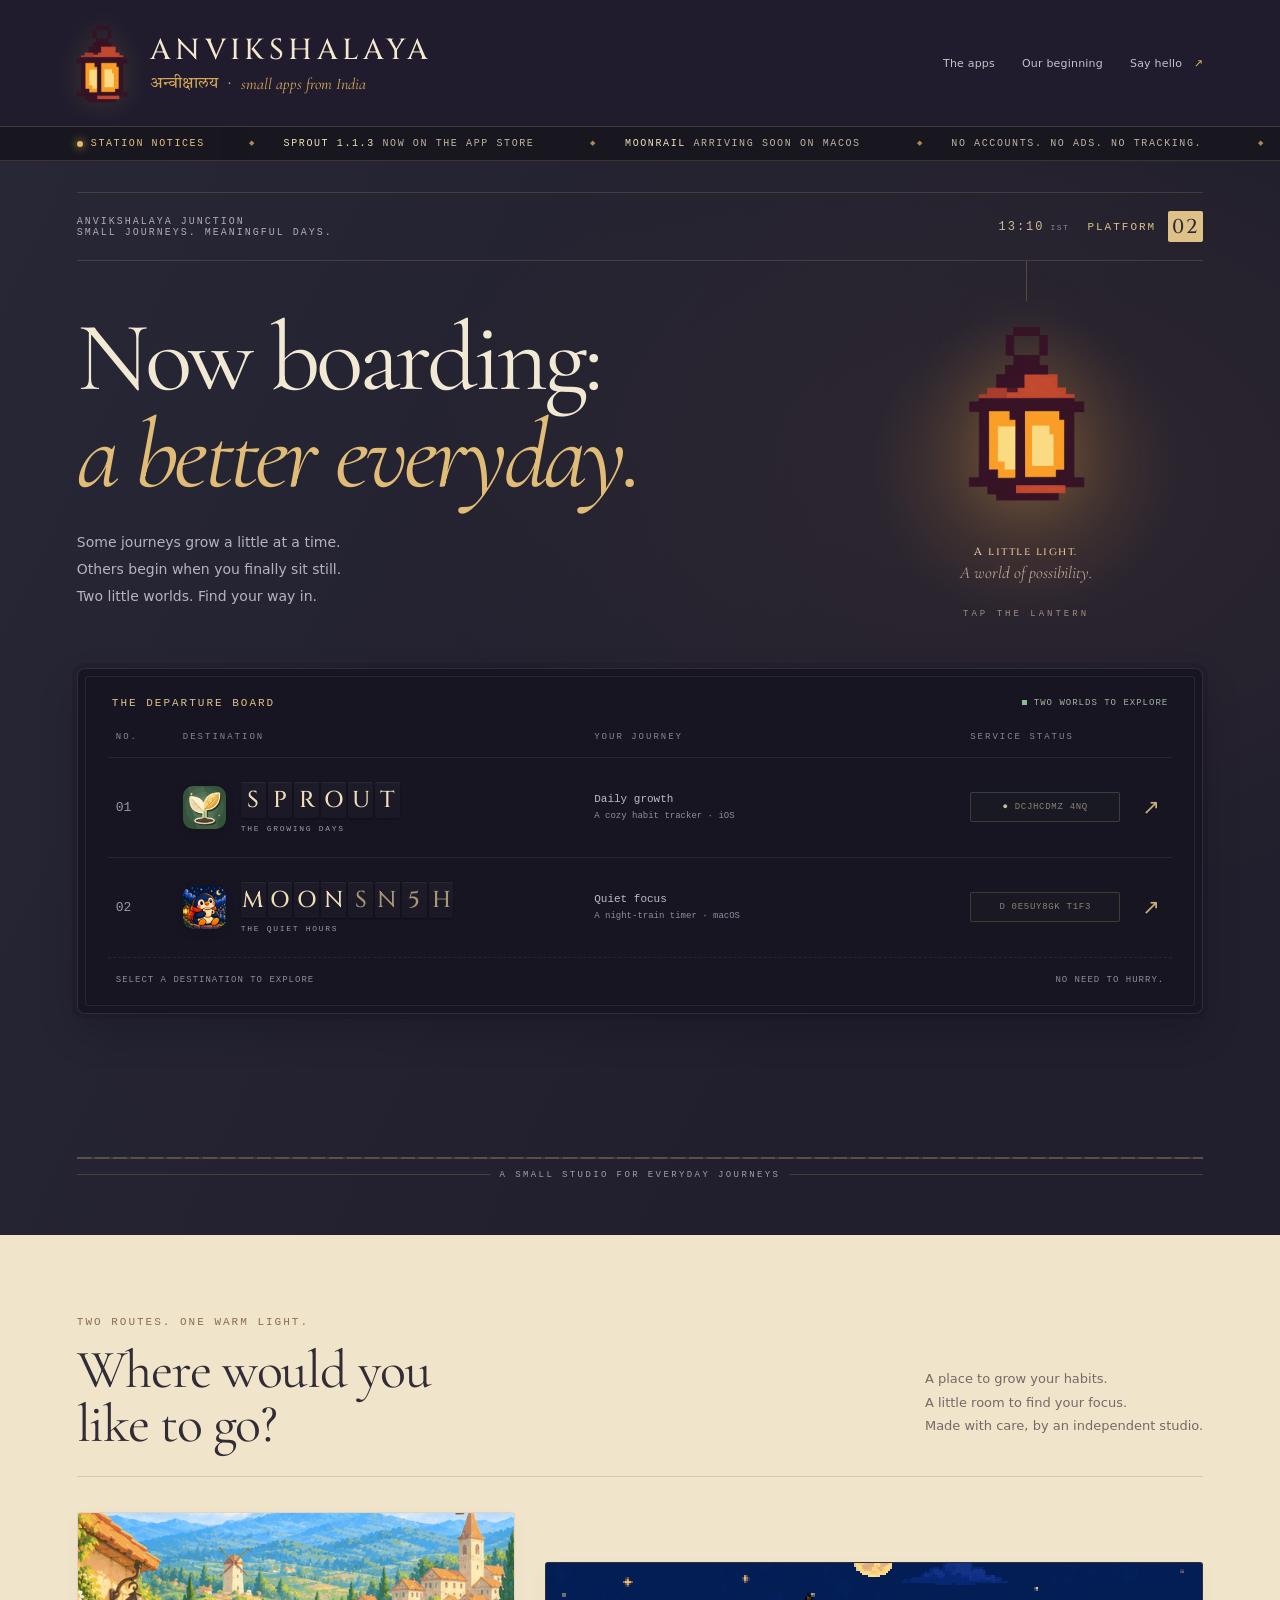
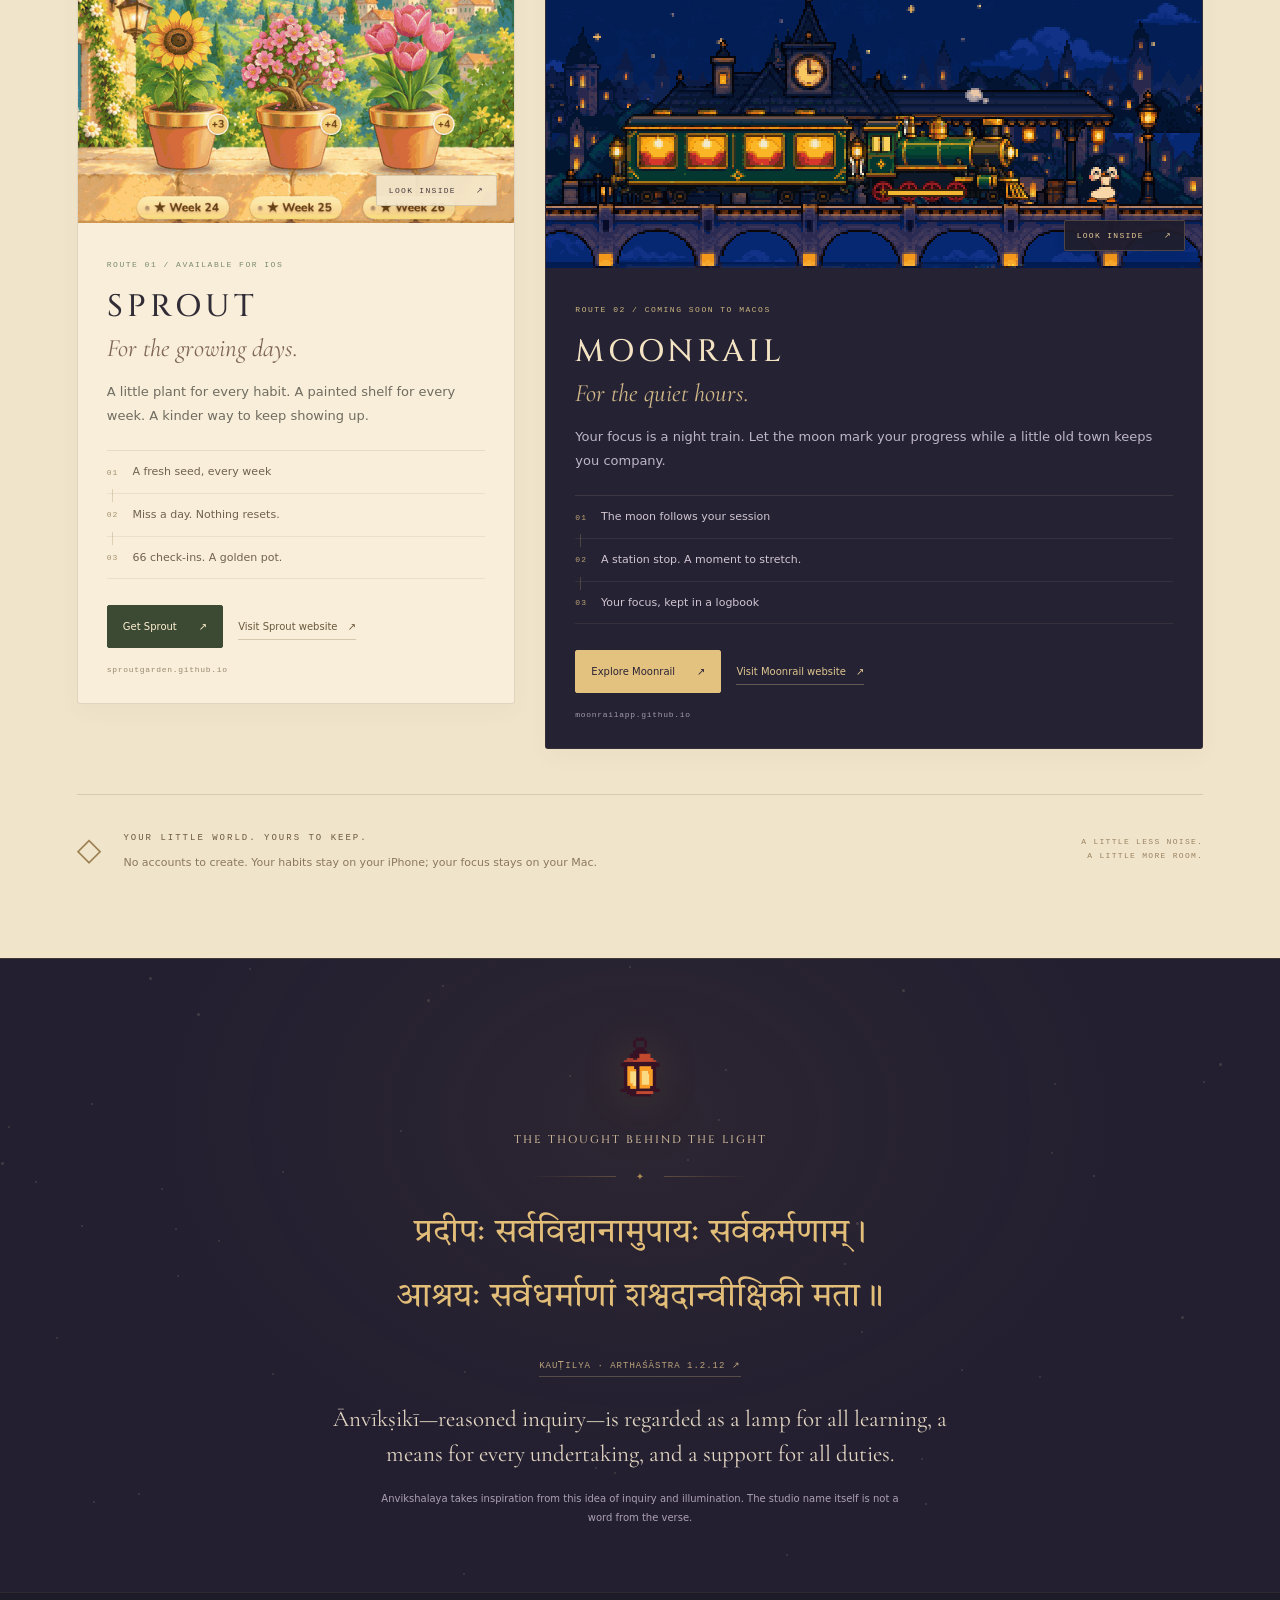
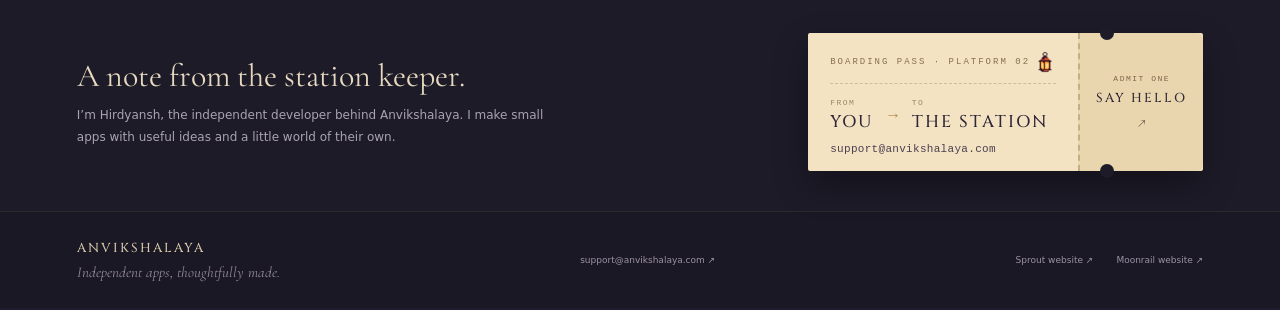
==== index.html @ 3a54ef17 "Anvikshalaya studio site" ====
<!doctype html><html lang="en"><head><meta charset="utf-8"><meta name="viewport" content="width=device-width,initial-scale=1"><title>Anvikshalaya — Small journeys. Meaningful days.</title><meta name="description" content="An independent app studio. Discover Sprout, a cozy iOS habit tracker, and Moonrail, a night-train focus timer for macOS."><link rel="canonical" href="https://anvikshalaya.com/"><meta name="theme-color" content="#201c2e"><meta property="og:type" content="website"><meta property="og:site_name" content="Anvikshalaya"><meta property="og:title" content="Anvikshalaya — Small journeys. Meaningful days."><meta property="og:description" content="An independent app studio from India. Sprout, a cozy iOS habit tracker, and Moonrail, a night-train focus timer for macOS."><meta property="og:url" content="https://anvikshalaya.com/"><meta property="og:image" content="https://anvikshalaya.com/assets/og-image.png"><meta property="og:image:width" content="1200"><meta property="og:image:height" content="630"><meta property="og:image:alt" content="Anvikshalaya — Now boarding: a better everyday."><meta name="twitter:card" content="summary_large_image"><link rel="icon" href="favicon.ico" sizes="any"><link rel="icon" type="image/png" sizes="32x32" href="assets/favicon-32.png"><link rel="icon" type="image/png" sizes="192x192" href="assets/favicon-192.png"><link rel="apple-touch-icon" href="assets/apple-touch-icon.png"><link rel="stylesheet" href="concepts.css"><link rel="preload" href="assets/fonts/cinzel-500.woff2" as="font" type="font/woff2" crossorigin><style>
body{background:#151d22;color:#f1e7cb}nav{padding:19px 6%;background:#151d22;position:relative;z-index:2}.brand{font-size:27px;gap:19px;letter-spacing:-1px}.brand img{width:49px;height:74px;object-fit:contain}nav>div{gap:32px;color:#c6c8ba}nav>div a:hover{color:#edc273}.hero{padding:35px 6% 55px;position:relative;overflow:hidden;background:radial-gradient(ellipse at 78% 29%,#aa774b13,transparent 42%),linear-gradient(120deg,#223137,#172127 70%)}.station{display:flex;justify-content:space-between;align-items:center;border-top:1px solid #d5b67833;border-bottom:1px solid #d5b67833;padding:18px 0}.station .eyebrow{color:#aab8b1;font-size:10px}.clock{color:#edc273;font:11px monospace;letter-spacing:2px;display:flex;gap:12px;align-items:center}.clock b{display:grid;place-items:center;background:#edc273;color:#1e292b;width:35px;height:31px;border-radius:2px;font-size:20px}.intro{display:grid;grid-template-columns:1.6fr .7fr;gap:40px;align-items:center;padding:42px 0 30px}.hero h1{font:clamp(56px,6.8vw,96px)/1.03 Georgia,serif;letter-spacing:-4px;margin:0 0 25px}.hero h1 i{color:#dfb866}.hero p{color:#b7c2bc;line-height:1.8;font-size:15px;max-width:460px;margin:0}.lamp-sign{position:relative;text-align:center;align-self:stretch;display:flex;flex-direction:column;align-items:center;justify-content:center;min-height:300px}.lamp-sign:before{content:'';position:absolute;width:1px;height:52px;top:-42px;background:linear-gradient(#d7b57d11,#d7b57d88)}.lamp-sign img{width:133px;height:204px;object-fit:contain;filter:drop-shadow(0 0 35px #efb54529)}.lamp-sign span{font:9px monospace;letter-spacing:3px;color:#b5a184;margin-top:24px}.board{background:#0c1318;border:1px solid #53605f;border-radius:8px;padding:7px;box-shadow:0 16px 45px #0003,0 0 0 5px #0f191c44;margin-top:15px}.board-inner{padding:20px 22px 10px;border:1px solid #d2b7831c;border-radius:3px}.boardtitle{display:flex;justify-content:space-between;align-items:center;color:#e5ca8b;padding:0 4px 23px;font:11px monospace;letter-spacing:2px}.boardtitle small{font-size:9px;letter-spacing:1px;color:#96b6a0;display:flex;align-items:center;gap:7px}.live{display:inline-block;width:5px;height:5px;background:#8ab995}.boardhead,.departure{display:grid;grid-template-columns:45px 1.1fr 1fr 150px 22px;gap:22px;align-items:center}.boardhead{font:9px monospace;letter-spacing:2px;color:#768c90;padding:0 8px 15px}.departure{width:100%;background:transparent;border:0;border-top:1px solid #fff1;text-align:left;padding:24px 8px;color:#eed18b;transition:background .25s}.departure:hover{background:#e6bd630c}.departure>.number{font:13px monospace;color:#6a8186}.destination{display:flex;gap:15px;align-items:center}.destination img{width:43px;height:43px;object-fit:contain;border-radius:10px}.departure strong{font:22px monospace;letter-spacing:2px;display:block}.departure .route{font:8px monospace;letter-spacing:1.4px;color:#768e8e;display:block;margin-top:6px}.departure .service{color:#b3c0b9;font:11px monospace;line-height:1.7}.departure .service span{color:#6f858b;display:block;font-size:9px}.departure .status{font:9px monospace;letter-spacing:.7px;color:#a9c6aa;border:1px solid #8db18b3b;padding:9px 10px;text-align:center;white-space:nowrap;border-radius:2px}.departure .status.soon{color:#d6bc80;border-color:#d6bc8038}.departure .arrow{font-size:21px;color:#778f91}.boardfoot{display:flex;justify-content:space-between;color:#708789;font:9px monospace;letter-spacing:1px;padding:17px 8px 10px;border-top:1px dashed #fff1}.platform-line{display:flex;gap:10px;align-items:center;margin-top:28px;font:9px monospace;letter-spacing:2px;color:#8a9a93}.platform-line:before,.platform-line:after{content:'';height:1px;background:#b3935644;flex:1}.journeys{background:#e9dfc5;color:#293d37;padding:70px 6% 80px}.journeyhead{display:flex;justify-content:space-between;gap:30px;align-items:end;border-bottom:1px solid #293d3733;padding-bottom:25px;margin-bottom:35px}.journeyhead h2{font:44px/1.1 Georgia,serif;letter-spacing:-1.5px;margin:14px 0 0}.journeyhead p{max-width:300px;font-size:13px;line-height:1.8;color:#657168}.journey-grid{display:grid;grid-template-columns:.8fr 1.2fr;gap:30px;align-items:start}.journey{border:1px solid #293d3733;border-radius:5px;overflow:hidden;background:#f1e8d1}.journey button{border:0;padding:0;text-align:left;width:100%;background:transparent;display:block}.journey-art{height:310px;overflow:hidden;background:#d5dfc3}.journey-art img{width:100%;height:100%;object-fit:cover;object-position:center 61%;transition:transform .6s}.journey button:hover .journey-art img{transform:scale(1.04)}.journey.night{background:#1b2630;color:#f1e7cb;margin-top:50px}.night .journey-art{height:305px;background:#111329}.night .journey-art img{object-fit:contain}.journey-copy{padding:26px}.journey-copy .eyebrow{font-size:9px;letter-spacing:1.5px;color:#7c8b70}.night .eyebrow{color:#cfb880}.journey h3{font:33px/1.1 Georgia,serif;letter-spacing:-1px;margin:15px 0}.journey p{font-size:13px;line-height:1.8;max-width:330px;color:#617065}.night p{color:#b7c3c0}.journey .link{display:block;font:10px monospace;letter-spacing:1px;margin-top:25px}.origin{border-top:1px solid #b79a5b55;background:radial-gradient(ellipse at 50% 35%,#53624d22,transparent 65%),#1b282b;padding:75px 7%}.origin-mark{width:46px;height:70px;object-fit:contain;display:block;margin:0 auto 27px}.origin .eyebrow{font-size:9px;color:#a4b1a3}.origin blockquote{color:#e9bf75;font-size:clamp(24px,2.7vw,37px);line-height:2;margin:23px 0}.origin p{font-size:15px;color:#c0c9bd}.origin small{font-size:11px;color:#a9b5aa;opacity:1}.source{font-size:9px;color:#bfab7b}.studio-note{padding:40px 6%;background:#172226;display:flex;gap:50px;justify-content:space-between;align-items:center}.studio-note h3{font:26px Georgia,serif;margin:0 0 10px}.studio-note p{color:#a5b3a9;font-size:12px;line-height:1.8;max-width:470px;margin:0}.studio-note a{font:11px monospace;color:#d7bc7a;white-space:nowrap}footer{padding:23px 6%;font-size:9px;color:#7f938c;border-color:#aaa2}.inside .eyebrow{font-size:10px}.inside h2{margin-top:24px}.inside .cta{background:#2d453a}.close:hover{background:#e8d9b9}@media(min-width:1500px){.hero,.journeys,.origin,.studio-note{padding-left:max(6%,calc((100vw - 1320px)/2));padding-right:max(6%,calc((100vw - 1320px)/2))}}@media(max-width:800px){.brand{font-size:23px;gap:13px}.brand img{width:40px;height:62px}.intro{grid-template-columns:1fr 140px;gap:15px}.hero h1{font-size:59px;letter-spacing:-2.8px}.lamp-sign{min-height:230px}.lamp-sign img{width:102px;height:160px}.lamp-sign span{font-size:7px;letter-spacing:1.5px}.boardhead,.departure{grid-template-columns:25px 1fr 115px 16px;gap:12px}.boardhead>:nth-child(3),.departure>.service{display:none}.departure strong{font-size:18px}.destination img{width:35px;height:35px}.destination{gap:10px}.departure .status{font-size:8px;padding:8px 6px}.journey-art{height:270px}.journey-grid{gap:20px}.night .journey-art{height:240px}.journey-copy{padding:21px}.journey h3{font-size:29px}}@media(max-width:560px){nav{padding:15px 5%}.brand{font-size:20px;gap:12px}.brand img{width:35px;height:54px}nav>div{gap:15px;font-size:9px}.hero{padding:23px 5% 35px}.station{padding:15px 0}.station .eyebrow{font-size:8px;letter-spacing:1px;max-width:180px;line-height:1.8}.clock{font-size:8px;letter-spacing:1px;gap:8px}.clock b{width:29px;height:27px;font-size:17px}.intro{grid-template-columns:1fr 75px;gap:6px;padding:35px 0 24px}.hero h1{font-size:42px;letter-spacing:-2px;margin-bottom:20px}.hero p{font-size:12px;line-height:1.85;max-width:255px}.lamp-sign{min-height:200px;justify-content:flex-start;padding-top:10px}.lamp-sign img{width:70px;height:110px}.lamp-sign:before{top:-35px;height:40px}.lamp-sign span{font-size:6px;line-height:1.8;max-width:65px;margin-top:15px}.board{padding:4px;border-radius:5px}.board-inner{padding:17px 8px 7px}.boardtitle{font-size:9px;letter-spacing:1px;padding-bottom:22px}.boardtitle small{font-size:7px;letter-spacing:0}.boardhead,.departure{grid-template-columns:18px 1fr 93px;gap:7px}.boardhead>:last-child,.departure>.arrow{display:none}.boardhead{font-size:7px;letter-spacing:1px}.departure{padding:20px 6px}.departure strong{font-size:14px;letter-spacing:1px}.departure .number{font-size:10px}.departure .route{font-size:7px;letter-spacing:.4px}.destination{gap:7px}.destination img{width:27px;height:27px;border-radius:6px}.departure .status{font-size:7px;letter-spacing:0;padding:8px 4px}.boardfoot{font-size:7px;letter-spacing:.4px;gap:10px;line-height:1.7}.platform-line{font-size:7px;letter-spacing:1px}.journeys{padding:45px 6%}.journeyhead{display:block;margin-bottom:25px}.journeyhead h2{font-size:36px}.journeyhead p{max-width:100%;font-size:12px}.journey-grid{grid-template-columns:1fr;gap:22px}.journey.night{margin-top:0}.journey-art{height:330px}.night .journey-art{height:auto}.night .journey-art img{height:auto;display:block}.origin{padding:55px 6%}.origin blockquote{font-size:22px;line-height:2}.origin p{font-size:13px}.origin small{font-size:10px}.studio-note{padding:32px 6%;display:block}.studio-note a{display:inline-block;margin-top:20px}footer{font-size:9px;gap:14px}}
</style><link rel="stylesheet" href="platform-brand.css"><link rel="stylesheet" href="station.css"></head><body id="top"><a class="skip" href="#apps">Skip to the apps</a><nav aria-label="Main navigation"><a class="brand" href="#top" aria-label="Anvikshalaya home"><span class="brand-symbol"><img src="assets/lantern-original.png" alt=""></span><span class="brand-lettering"><span class="brand-name">ANVIKSHALAYA</span><span class="brand-sub"><span lang="sa">अन्वीक्षालय</span><span class="brand-dot">·</span><em>small apps from India</em></span></span></a><div class="nav-links"><a href="#apps">The apps</a><a href="#origin">Our beginning</a><a class="nav-contact" href="mailto:support@anvikshalaya.com">Say hello <span>↗</span></a></div></nav><div class="notices" role="region" aria-label="Station notices"><span class="notices-label"><i></i>Station notices</span><div class="notices-track"><span><b>Sprout 1.1.3</b> now on the App Store</span><span><b>Moonrail</b> arriving soon on macOS</span><span>No accounts. No ads. No tracking.</span><span>Your data stays on your device</span><span>Made in India by <b>Hirdyansh</b></span><span aria-hidden="true"><b>Sprout 1.1.3</b> now on the App Store</span><span aria-hidden="true"><b>Moonrail</b> arriving soon on macOS</span><span aria-hidden="true">No accounts. No ads. No tracking.</span><span aria-hidden="true">Your data stays on your device</span><span aria-hidden="true">Made in India by <b>Hirdyansh</b></span></div></div><main><section class="hero" id="apps"><div class="station"><span class="eyebrow">Anvikshalaya junction<br>Small journeys. Meaningful days.</span><span class="clock"><span class="ist" aria-label="Current time in India"><span><span class="hh">--</span><span class="colon">:</span><span class="mm">--</span></span><small>IST</small></span>PLATFORM <b>02</b></span></div><div class="intro"><div><h1>Now boarding:<br><i>a better everyday.</i></h1><p>Some journeys grow a little at a time.<br>Others begin when you finally sit still.<br>Two little worlds. Find your way in.</p></div><div class="lamp-sign"><div class="lamp-glow" aria-hidden="true"></div><div class="embers" aria-hidden="true"></div><button class="lantern-btn" type="button" aria-pressed="false" aria-label="Dim the lantern"><img src="assets/lantern-original.png" alt="Anvikshalaya's original amber pixel lantern"></button><span class="lamp-caption">A little light.<br><em>A world of possibility.</em></span><span class="lamp-hint" aria-hidden="true">TAP THE LANTERN</span></div></div><div class="board"><div class="board-inner"><div class="boardtitle"><span>THE DEPARTURE BOARD</span><small><i class="live"></i> TWO WORLDS TO EXPLORE</small></div><div class="boardhead"><span>NO.</span><span>DESTINATION</span><span>YOUR JOURNEY</span><span>SERVICE STATUS</span><span></span></div><button class="departure" data-app="sprout" aria-label="Explore Sprout, available for iOS"><span class="number">01</span><span class="destination"><img src="assets/sprout-icon.png" alt=""><span><strong>SPROUT</strong><small class="route">THE GROWING DAYS</small></span></span><span class="service">Daily growth<span>A cozy habit tracker · iOS</span></span><span class="status">● BOARDING NOW</span><span class="arrow">↗</span></button><button class="departure" data-app="moonrail" aria-label="Explore Moonrail, coming soon to macOS"><span class="number">02</span><span class="destination"><img src="assets/moonrail-icon.png" alt=""><span><strong>MOONRAIL</strong><small class="route">THE QUIET HOURS</small></span></span><span class="service">Quiet focus<span>A night-train timer · macOS</span></span><span class="status soon">◌ ARRIVING SOON</span><span class="arrow">↗</span></button><div class="boardfoot"><span>SELECT A DESTINATION TO EXPLORE</span><span>NO NEED TO HURRY.</span></div></div></div><div class="platform-line">A SMALL STUDIO FOR EVERYDAY JOURNEYS<i class="rail" aria-hidden="true"></i><div class="train" aria-hidden="true"><div class="tr"><img class="tr-body" src="assets/train/train.png" alt=""><i class="wh s" style="--x:17"></i><i class="wh s" style="--x:34"></i><i class="wh s" style="--x:88"></i><i class="wh s" style="--x:106"></i><i class="wh s" style="--x:192"></i><i class="wh b" style="--x:135"></i><i class="wh b" style="--x:148"></i><i class="wh b" style="--x:160"></i><i class="wh b" style="--x:172"></i><i class="rod dark"></i><i class="rod gold"></i><i class="beam"></i><i class="puff"></i><i class="puff p2"></i><i class="puff p3"></i></div></div></div></section><section class="journeys"><div class="journeyhead"><div><span class="eyebrow">Two routes. One warm light.</span><h2>Where would you<br>like to go?</h2></div><p>A place to grow your habits.<br>A little room to find your focus.<br>Made with care, by an independent studio.</p></div><div class="journey-grid"><article class="journey"><button class="art-preview" data-app="sprout" aria-label="Preview Sprout screenshots"><div class="journey-art"><img src="assets/sprout-shelf.png" alt="Sprout's actual shelf screen with a sunny garden and weekly plants" loading="lazy" width="560" height="1217"></div><span class="preview-tag">LOOK INSIDE <span>↗</span></span></button><div class="journey-copy"><span class="eyebrow">ROUTE 01 / AVAILABLE FOR iOS</span><h3 class="app-heading">Sprout</h3><span class="app-poetry">For the growing days.</span><p>A little plant for every habit. A painted shelf for every week. A kinder way to keep showing up.</p><ul class="route-stops"><li><span>01</span>A fresh seed, every week</li><li><span>02</span>Miss a day. Nothing resets.</li><li><span>03</span>66 check-ins. A golden pot.</li></ul><div class="journey-actions"><a class="app-primary" href="https://apps.apple.com/us/app/sprout-cozy-habit-tracker/id6821127488" target="_blank" rel="noopener noreferrer">Get Sprout <span>↗</span></a><a class="app-site" href="https://sproutgarden.github.io/index.html" target="_blank" rel="noopener noreferrer" aria-label="Visit Sprout website, opens in a new tab">Visit Sprout website <span>↗</span></a></div><span class="domain">sproutgarden.github.io</span></div></article><article class="journey night"><button class="art-preview" data-app="moonrail" aria-label="Preview Moonrail screenshots"><div class="journey-art station-art"><img src="assets/moonrail-station.png" alt="Moonrail's original pixel-art train at a moonlit station, with Momo on the platform" loading="lazy" width="332" height="208"></div><span class="preview-tag">LOOK INSIDE <span>↗</span></span></button><div class="journey-copy"><span class="eyebrow">ROUTE 02 / COMING SOON TO macOS</span><h3 class="app-heading">Moonrail</h3><span class="app-poetry">For the quiet hours.</span><p>Your focus is a night train. Let the moon mark your progress while a little old town keeps you company.</p><ul class="route-stops"><li><span>01</span>The moon follows your session</li><li><span>02</span>A station stop. A moment to stretch.</li><li><span>03</span>Your focus, kept in a logbook</li></ul><div class="journey-actions"><button class="app-primary" data-app="moonrail">Explore Moonrail <span>↗</span></button><a class="app-site" href="https://moonrailapp.github.io/" target="_blank" rel="noopener noreferrer" aria-label="Visit Moonrail website, opens in a new tab">Visit Moonrail website <span>↗</span></a></div><span class="domain">moonrailapp.github.io</span></div></article></div><div class="quiet-promise"><span class="promise-mark" aria-hidden="true">◇</span><div><span class="eyebrow">Your little world. Yours to keep.</span><p>No accounts to create. Your habits stay on your iPhone; your focus stays on your Mac.</p></div><span class="promise-end">A LITTLE LESS NOISE.<br>A LITTLE MORE ROOM.</span></div></section></main><section class="origin" id="origin"><div class="sky" aria-hidden="true"></div><img class="origin-mark" src="assets/lantern-original.png" alt=""><span class="eyebrow">The thought behind the light</span><div class="origin-rule" aria-hidden="true">✦</div><blockquote lang="sa">प्रदीपः सर्वविद्यानामुपायः सर्वकर्मणाम् ।<br>आश्रयः सर्वधर्माणां शश्वदान्वीक्षिकी मता ॥</blockquote><a class="source" href="https://www.wisdomlib.org/hinduism/book/kautilya-arthashastra-sanskrit/d/doc905503.html" target="_blank" rel="noopener">Kauṭilya · Arthaśāstra 1.2.12 ↗</a><p>Ānvīkṣikī—reasoned inquiry—is regarded as a lamp for all learning, a means for every undertaking, and a support for all duties.</p><small>Anvikshalaya takes inspiration from this idea of inquiry and illumination. The studio name itself is not a word from the verse.</small></section><section class="studio-note"><div><h3>A note from the station keeper.</h3><p>I’m Hirdyansh, the independent developer behind Anvikshalaya. I make small apps with useful ideas and a little world of their own.</p></div><a class="pass" href="mailto:support@anvikshalaya.com" aria-label="Say hello: email support@anvikshalaya.com"><span class="pass-main"><span class="pass-top"><span>BOARDING PASS · PLATFORM 02</span><img src="assets/lantern-original.png" alt=""></span><span class="pass-route"><span class="stop"><span>FROM</span><b>YOU</b></span><span class="arr">→</span><span class="stop"><span>TO</span><b>THE STATION</b></span></span><span class="pass-mail">support@anvikshalaya.com</span></span><span class="pass-stub"><span>ADMIT ONE</span><b>SAY HELLO</b><em>↗</em></span></a></section><footer><span class="footer-brand">ANVIKSHALAYA <small>Independent apps, thoughtfully made.</small></span><a href="mailto:support@anvikshalaya.com">support@anvikshalaya.com ↗</a><div class="footer-apps"><a href="https://sproutgarden.github.io/index.html" target="_blank" rel="noopener noreferrer">Sprout website ↗</a><a href="https://moonrailapp.github.io/" target="_blank" rel="noopener noreferrer">Moonrail website ↗</a></div></footer><dialog id="sprout" aria-labelledby="sprout-heading"><button class="close" aria-label="Close">×</button><div class="inside"><div class="modal-brand"><img src="assets/sprout-icon.png" alt=""><div><span class="eyebrow">iOS · Available now</span><h2 id="sprout-heading" class="modal-appname">Sprout</h2></div></div><h3 class="modal-poetry">A little growth. Every day.</h3><p>Every habit is a little plant. Each check-in helps it grow, and each week leaves a pot on your shelf. Miss a day and nothing dies or resets; the next week brings a fresh seed.</p><div class="detail-facts"><div><span>01 / GROW</span><h4>A little sunlight, earned.</h4><p>Check-ins earn Sunlight to spend on seeds and painted scenes.</p></div><div><span>02 / KEEP</span><h4>A pot that turns to gold.</h4><p>Every check-in counts toward 66, across every week.</p></div></div><div class="modal-actions"><a class="cta" href="https://apps.apple.com/us/app/sprout-cozy-habit-tracker/id6821127488" target="_blank" rel="noopener noreferrer">Download on the App Store ↗</a><a class="modal-site" href="https://sproutgarden.github.io/index.html" target="_blank" rel="noopener noreferrer">Visit Sprout website ↗</a></div><div class="shots"><img src="assets/sprout-shelf.png" width="560" height="1217" alt="Sprout shelf screen" loading="lazy"><img src="assets/sprout-detail.png" alt="Sprout habit detail screen" loading="lazy"><img src="assets/sprout-2.jpg" alt="Sprout app preview" loading="lazy"><img src="assets/sprout-3.jpg" alt="Sprout app preview" loading="lazy"></div></div></dialog><dialog id="moonrail" aria-labelledby="moonrail-heading"><button class="close" aria-label="Close">×</button><div class="inside"><div class="modal-brand"><img src="assets/moonrail-icon.png" alt=""><div><span class="eyebrow">macOS · Coming soon</span><h2 id="moonrail-heading" class="modal-appname">Moonrail</h2></div></div><h3 class="modal-poetry">Your focus has a window seat.</h3><p>A cozy pixel focus timer for your Mac’s menu bar. The moon crosses the sky as your session goes on. Arrive at a station, hear a soft chime, and take a breather with Momo.</p><div class="detail-facts"><div><span>01 / RIDE</span><h4>Find your quiet rhythm.</h4><p>Focus sessions and station breaks, with a little train for company.</p></div><div><span>02 / REMEMBER</span><h4>Every mile, in the logbook.</h4><p>Look back at your focus by day, week, and month.</p></div></div><div class="modal-actions"><a class="cta" href="https://moonrailapp.github.io/" target="_blank" rel="noopener noreferrer">Visit Moonrail website ↗</a><span class="release-note">Coming soon · Submitted for App Store review</span></div><div class="wide-shots"><img src="assets/moonrail-1.jpg" alt="Moonrail night train timer" loading="lazy"><img src="assets/moonrail-2.jpg" alt="Moonrail in the menu bar" loading="lazy"></div></div></dialog><script>document.querySelectorAll('[data-app]').forEach(b=>b.onclick=()=>document.getElementById(b.dataset.app).showModal());document.querySelectorAll('dialog').forEach(d=>{d.querySelector('.close').onclick=()=>d.close();d.addEventListener('click',e=>{const r=d.getBoundingClientRect();if(e.target===d&&(e.clientX<r.left||e.clientX>r.right||e.clientY<r.top||e.clientY>r.bottom))d.close()})});</script><script src="station.js" defer></script></body></html>
---- concepts.css ----
*{box-sizing:border-box}html{scroll-behavior:smooth}body{margin:0;font-family:'Avenir Next',Avenir,system-ui,sans-serif}a{color:inherit;text-decoration:none}button{font:inherit;color:inherit;cursor:pointer}button:focus-visible,a:focus-visible{outline:3px solid #c88436;outline-offset:5px}nav{padding:24px 5%;display:flex;justify-content:space-between;align-items:center;border-bottom:1px solid #8884}.brand{font-weight:750;font-size:22px;display:flex;align-items:center;gap:13px;letter-spacing:-1px}.brand img{width:24px;height:38px;object-fit:contain}nav>div{display:flex;gap:28px;font-size:12px}.eyebrow{text-transform:uppercase;font:11px monospace;letter-spacing:2px}.origin{padding:85px 8%;text-align:center}.origin blockquote{font-family:'Kohinoor Devanagari','Noto Serif Devanagari',serif;font-size:clamp(23px,2.8vw,38px);line-height:1.9;margin:30px 0 20px}.origin p{max-width:660px;line-height:1.8;margin:28px auto 18px;font-size:17px}.origin small{display:block;max-width:610px;margin:auto;opacity:.65;font-size:12px;line-height:1.8}.source{font:11px monospace;text-transform:uppercase;letter-spacing:1px;border-bottom:1px solid;padding-bottom:5px}footer{padding:30px 5%;display:flex;justify-content:space-between;gap:24px;font-size:11px;border-top:1px solid #8884}.cta{display:inline-block;padding:16px 24px;background:#36273a;color:#fff4d9;font-size:13px;margin:15px 0 30px;border-radius:4px}dialog{width:min(1000px,94vw);max-height:90vh;padding:0;border:0;border-radius:15px;background:#faf3e4;color:#322a35}dialog::backdrop{background:#171321d9;backdrop-filter:blur(9px)}.close{position:sticky;float:right;top:16px;margin:16px 16px 0 0;border:1px solid #7775;border-radius:50%;width:40px;height:40px;background:#faf3e4;font-size:22px;z-index:4}.inside{padding:55px 6%}.inside h2{font:50px/1.1 Georgia,serif;letter-spacing:-2px}.inside p{max-width:600px;line-height:1.8}.shots{display:flex;gap:16px;overflow:auto}.shots img{width:31%;align-self:start;border-radius:8px}.wide-shots img{width:100%;display:block;border-radius:8px;margin:20px 0}button img{pointer-events:none}@media(max-width:700px){nav{padding:18px 5%}.brand{font-size:18px}nav>div{gap:13px;font-size:10px}.brand img{width:18px}.origin{padding:60px 7%}footer{flex-direction:column}.shots img{width:75%}.inside h2{font-size:37px}}@media(prefers-reduced-motion:reduce){*{animation:none!important;transition:none!important;scroll-behavior:auto!important}}
---- platform-brand.css ----
@font-face{font-family:Cinzel;src:url('assets/fonts/cinzel-500.woff2') format('woff2');font-weight:500;font-style:normal;font-display:swap}
@font-face{font-family:Cormorant;src:url('assets/fonts/cormorant-400.woff2') format('woff2');font-weight:400;font-style:normal;font-display:swap}
@font-face{font-family:Cormorant;src:url('assets/fonts/cormorant-italic-400.woff2') format('woff2');font-weight:400;font-style:italic;font-display:swap}
@font-face{font-family:Tiro;src:url('assets/fonts/tiro-sanskrit.woff2') format('woff2');font-weight:400;font-style:normal;font-display:swap}
:root{--brand-night:#201c2e;--brand-paper:#f3e3c3;--brand-gold:#e3b967;--brand-line:#e3b96730}body{background:var(--brand-night);color:#f2e9d4}.skip{position:absolute;top:-100px;padding:14px 22px;background:#f3e3c3;color:#201c2e;z-index:10}.skip:focus{top:8px;left:8px}nav{background:#201c2e;padding:25px 6%;border-bottom:1px solid var(--brand-line);gap:30px}.brand{gap:23px;flex-shrink:0}.brand-symbol{position:relative;display:block;width:50px;height:76px;flex:0 0 50px}.brand-symbol img{position:absolute;width:86px;height:86px;max-width:none;top:-4px;left:-18px;object-fit:contain;filter:drop-shadow(0 0 14px #ffbd4a26)}.brand-lettering{display:block}.brand-name{font-family:Cinzel,Georgia,serif;font-weight:500;display:block;font-size:29px;line-height:1.35;letter-spacing:4.4px;color:#f3e7cd}.brand-sub{display:flex;align-items:center;gap:10px;color:#d4a957;line-height:1.7;margin-top:2px;letter-spacing:0;font-weight:400}.brand-sub [lang=sa]{font:16px Tiro,serif;padding-top:2px}.brand-dot{font:14px Georgia,serif}.brand-sub em{font:italic 16px Cormorant,Georgia,serif}.nav-links{align-items:center;gap:27px}.nav-links a{font-size:11px;letter-spacing:.2px;color:#c8c1c8;padding:8px 0;position:relative}.nav-links a:after{content:'';height:1px;position:absolute;bottom:3px;left:0;width:0;background:#d6b46d;transition:width .2s}.nav-links a:hover:after{width:100%}.nav-contact span{color:var(--brand-gold);padding-left:8px}.hero{background:radial-gradient(ellipse at 80% 30%,#b9784c13,transparent 42%),linear-gradient(115deg,#282735,#211f2d 68%);padding-top:31px}.station{border-color:#d8b67a2d}.station .eyebrow{color:#b2abb5}.clock{color:#dec186}.clock b{background:#dec186;color:#2a2435;font-family:Cinzel,Georgia,serif;font-weight:500}.intro{padding-top:40px;padding-bottom:34px;grid-template-columns:1.55fr .75fr}.hero h1{font-family:Cormorant,Georgia,serif;font-size:clamp(65px,7.7vw,110px);line-height:.98;letter-spacing:-3.8px;font-weight:400;margin-bottom:26px}.hero h1 i{color:#e0bc76}.hero p{color:#b7b2bd;font-size:14px;line-height:1.9}.lamp-sign{min-height:300px}.lamp-sign img{width:195px;height:225px;object-fit:contain;filter:drop-shadow(0 0 32px #eda13a33)}.lamp-sign:before{height:40px;top:-40px;background:#b5946055}.lamp-sign .lamp-caption{font:500 11px/1.8 Cinzel,Georgia,serif;letter-spacing:1.5px;color:#e5cda3;margin-top:12px}.lamp-caption em{font:italic 17px Cormorant,Georgia,serif;letter-spacing:0;color:#b6a394}.board{background:#161521;border-color:#6d62724d;box-shadow:0 18px 38px #08060f2e,0 0 0 5px #0f0c1822}.board-inner{border-color:#b79c6a20}.boardtitle{color:#dcc18b}.boardtitle small{color:#a5b49f}.boardhead{color:#8c8397}.departure{position:relative;transition:background .25s,box-shadow .25s}.departure:hover{background:#d8b7790b;box-shadow:inset 2px 0 #cbaa68}.departure strong{font-family:Cinzel,Georgia,serif;font-weight:500;font-size:23px;letter-spacing:2.2px;color:#f0dfb8}.departure .route{color:#a197a9;font-size:8px;letter-spacing:1.7px}.departure .number{color:#a197a9}.departure .service{color:#c1bbc6}.departure .service span{color:#968a9e}.departure .arrow{color:#c6ae7b;transition:transform .2s}.departure:hover .arrow{transform:translate(2px,-2px)}.departure .status{color:#b8c5a5;border-color:#93a28244;background:#92a27807}.departure .status.soon{color:#d6bc80;border-color:#b0976044;background:#bb9a5c06}.destination img{box-shadow:0 3px 10px #0002}.boardfoot{color:#94899a}.platform-line{color:#a79aab;letter-spacing:2.4px}.journeys{background:#f0e4cb;color:#312c35;padding-top:75px;padding-bottom:85px}.journeyhead{border-color:#4736442b}.journeyhead .eyebrow{color:#8a6e51}.journeyhead h2{font-family:Cormorant,Georgia,serif;font-size:54px;letter-spacing:-1.3px;line-height:1}.journeyhead p{color:#746a68}.journey{background:#f8eed9;border-color:#7f67482e;border-radius:3px;box-shadow:0 8px 22px #62492a09;transition:transform .25s,box-shadow .25s}.journey:hover{transform:translateY(-4px);box-shadow:0 15px 30px #62492a12}.journey.night{background:#252234;color:#f3e3c3}.journey-copy{padding:29px}.journey h3.app-heading{font:500 31px/1.25 Cinzel,Georgia,serif;letter-spacing:4px;text-transform:uppercase;margin:17px 0 5px}.journey .app-poetry{font:italic 25px/1.4 Cormorant,Georgia,serif;color:#7f6654;display:block}.night .app-poetry{color:#d2b988}.journey p{color:#706c61;font-size:13px;line-height:1.85;margin:14px 0 0}.night p{color:#beb6c7}.journey .link{border-top:1px dashed #8e74583b;padding-top:19px;margin-top:23px;font-size:9px;letter-spacing:1.6px}.night .link{color:#e0c38e;border-color:#d6b47333}.journey-copy .eyebrow{font-size:8px}.origin{background:radial-gradient(ellipse at 50% 25%,#91694415,transparent 55%),#231f30;color:#f3e3c3;padding-top:65px;padding-bottom:65px;border-color:#ad8c583b}.origin-mark{width:66px;height:86px;filter:drop-shadow(0 0 20px #e7a64120);margin-bottom:18px}.origin .eyebrow{font-family:Cinzel,Georgia,serif;font-size:11px;letter-spacing:2px;color:#c8b396}.origin-rule{display:flex;gap:20px;align-items:center;justify-content:center;color:#aa8952;font-size:10px;margin:24px auto 15px;max-width:220px}.origin-rule:before,.origin-rule:after{content:'';height:1px;background:linear-gradient(90deg,transparent,#aa895266);flex:1}.origin-rule:after{transform:rotate(180deg)}.origin blockquote{font-family:Tiro,serif;color:#e3be78;font-size:clamp(25px,2.55vw,36px);line-height:1.95;margin:20px 0 24px}.source{font-size:9px;color:#bba47c;border-color:#bba47c55}.origin p{font:400 23px/1.5 Cormorant,Georgia,serif;color:#e1d4c1;max-width:660px;margin-top:30px}.origin small{color:#aca1b2;font-size:10px;max-width:540px;line-height:1.9}.studio-note{background:#1d1b28;border-top:1px solid #dbbb7817}.studio-note h3{font:400 32px Cormorant,Georgia,serif;color:#e6d9bf}.studio-note p{color:#aaa3b1}.studio-note a{color:#d5b578;border:1px solid #d5b57833;padding:14px 20px;border-radius:2px;transition:background .2s}.studio-note a:hover{background:#d5b5780b}footer{align-items:center;background:#1a1824;color:#9d91a5;border-color:#b49c681f;padding-top:27px;padding-bottom:27px}.footer-brand{font:500 13px Cinzel,Georgia,serif;letter-spacing:2px;color:#d8c8a9}.footer-brand small{display:block;font:italic 15px Cormorant,Georgia,serif;letter-spacing:0;color:#968a9a;margin-top:6px}footer a:hover{color:#e4c68c}dialog{background:#f5e9cf;color:#322a35;border:1px solid #bba17366;border-radius:7px;box-shadow:0 25px 100px #0006}dialog::backdrop{background:#110e1cdb}.inside{padding:50px 6%}.modal-brand{display:flex;align-items:center;gap:21px;margin-top:10px}.modal-brand img{width:62px;height:62px;object-fit:contain;border-radius:15px}.inside h2.modal-appname{font:500 37px/1.2 Cinzel,Georgia,serif;letter-spacing:4px;text-transform:uppercase;margin:10px 0 0}.modal-brand .eyebrow{font-size:9px;color:#8b755b}.modal-poetry{font:italic 35px/1.2 Cormorant,Georgia,serif;margin:28px 0 0;color:#86664c}.inside p{font-size:14px;color:#6e655f;line-height:1.85;margin-top:17px}.inside .cta{background:#3d3448;border:1px solid #3d3448;border-radius:3px;transition:background .2s}.inside .cta:hover{background:#5c4862}.close{background:#f5e9cf;color:#443049;border-color:#44304933}.shots{gap:18px;margin-top:5px}.shots img{border:1px solid #ad977a33;border-radius:5px}.wide-shots{margin-top:25px}.wide-shots img{border-radius:5px}body:has(dialog[open]){overflow:hidden}
@media(max-width:1000px){.brand-name{font-size:25px;letter-spacing:3px}.brand{gap:17px}.nav-links{gap:22px}.nav-contact{display:none}.hero h1{font-size:clamp(62px,8.1vw,90px)}.journey h3.app-heading{font-size:27px;letter-spacing:3px}}
@media(max-width:700px){nav{padding:20px 6%;gap:20px}.brand-name{font-size:22px;letter-spacing:2.7px}.brand-symbol{width:39px;height:65px;flex-basis:39px}.brand-symbol img{width:72px;height:72px;left:-16px;top:-3px}.brand-sub [lang=sa]{font-size:13px}.brand-sub em{font-size:14px}.brand-sub{gap:7px}.nav-links{gap:16px}.nav-links a{font-size:10px}.intro{grid-template-columns:1fr 110px;gap:14px}.hero h1{font-size:63px;letter-spacing:-2.6px}.lamp-sign{min-height:240px}.lamp-sign img{width:135px;height:185px}.lamp-sign .lamp-caption{font-size:8px;letter-spacing:.7px}.lamp-caption em{font-size:14px}.departure strong{font-size:18px;letter-spacing:1.2px}.journeyhead h2{font-size:47px}.origin blockquote{font-size:27px}.origin p{font-size:22px}.origin .eyebrow{font-size:10px}}
@media(max-width:560px){nav{padding:19px 6% 12px;display:block}.brand{gap:16px;width:max-content;margin:auto}.brand-name{font-size:24px;letter-spacing:3.1px}.brand-sub [lang=sa]{font-size:14px}.brand-sub em{font-size:15px}.brand-symbol{width:41px;height:65px;flex-basis:41px}.brand-symbol img{width:75px;height:75px;left:-17px;top:-4px}.nav-links{display:flex;justify-content:center;gap:32px;margin-top:12px}.nav-links a{font-size:10px;padding:7px 0}.nav-contact{display:block}.hero{padding-top:17px}.station .eyebrow{font-size:7px;line-height:1.8;letter-spacing:1.2px}.intro{grid-template-columns:1fr 83px;gap:5px;padding:32px 0 28px}.hero h1{font-size:49px;line-height:.98;letter-spacing:-1.8px;margin-bottom:20px}.hero p{font-size:11px;line-height:1.9}.lamp-sign{min-height:200px;padding-top:15px;justify-content:flex-start}.lamp-sign img{width:100px;height:132px;max-width:none}.lamp-sign .lamp-caption{font-size:7px;line-height:1.6;letter-spacing:.6px;max-width:90px;margin-top:15px}.lamp-caption em{font-size:12px;line-height:1.3;display:inline-block;margin-top:5px}.lamp-sign:before{top:-32px;height:40px}.departure strong{font-size:14px;letter-spacing:1px}.departure .route{font-size:6px;letter-spacing:.8px}.boardtitle{font-size:8px}.boardtitle small{font-size:6px;letter-spacing:.2px}.journeys{padding-top:44px;padding-bottom:44px}.journeyhead h2{font-size:44px}.journey h3.app-heading{font-size:28px;letter-spacing:3.5px}.journey .app-poetry{font-size:25px}.journey-copy{padding:25px}.origin{padding:48px 6%}.origin blockquote{font-size:22px;line-height:2.1}.origin .eyebrow{font-size:9px;letter-spacing:1.5px}.origin p{font-size:21px;line-height:1.5}.origin small{font-size:9px}.studio-note h3{font-size:30px}.studio-note p{font-size:11px}.studio-note a{font-size:10px}footer{align-items:flex-start;gap:20px}.inside{padding:48px 6% 30px}.modal-brand{gap:14px}.modal-brand img{width:48px;height:48px;border-radius:11px}.inside h2.modal-appname{font-size:26px;letter-spacing:2.5px}.modal-brand .eyebrow{font-size:8px;letter-spacing:1px}.modal-poetry{font-size:29px}.inside p{font-size:13px}}
@media(max-width:360px){.brand-name{font-size:20px;letter-spacing:2.4px}.brand-sub em{font-size:13px}.brand-sub [lang=sa]{font-size:12px}.brand{gap:12px}.hero h1{font-size:43px}.intro{grid-template-columns:1fr 70px}.lamp-sign img{width:90px}.departure strong{font-size:12px;letter-spacing:.6px}.destination img{width:23px;height:23px}.departure .route{font-size:5px}.boardhead,.departure{grid-template-columns:15px 1fr 84px;gap:5px}.departure .status{font-size:6px}.origin blockquote{font-size:19px}}

/* Individual app destinations */
.journey .art-preview{position:relative;overflow:hidden}.art-preview .preview-tag{position:absolute;bottom:17px;right:17px;background:#f4e7cced;color:#473c3f;padding:10px 12px;border:1px solid #4c3c292b;font:8px monospace;letter-spacing:1.3px;border-radius:2px;box-shadow:0 3px 14px #0001}.preview-tag span{margin-left:14px}.night .preview-tag{background:#211e2dec;color:#e3cb95;border-color:#d3b27844}.journey-art img{object-position:center 45%}.night .station-art{height:305px;background:#080e24}.night .station-art img{width:100%;height:100%;object-fit:cover;image-rendering:pixelated;object-position:center}.journey button:hover .station-art img{transform:scale(1.025)}.journey-copy p{max-width:100%}.route-stops{margin:22px 0 26px;padding:0;list-style:none;border-top:1px solid #7b694823}.route-stops li{padding:12px 0;border-bottom:1px solid #7b69481a;display:flex;gap:14px;align-items:center;color:#706251;font-size:11px;line-height:1.6}.route-stops li>span{font:8px monospace;letter-spacing:1px;color:#a69270;position:relative}.route-stops li+li>span:before{content:'';height:13px;width:1px;background:#a28d6750;position:absolute;left:5px;top:-21px}.night .route-stops{border-color:#d8c08c22}.night .route-stops li{border-color:#d8c08c16;color:#d1c5d1}.night .route-stops li>span{color:#bca274}.journey-actions{display:flex;align-items:center;gap:15px;flex-wrap:wrap}.journey .app-primary{display:inline-flex;align-items:center;justify-content:space-between;gap:22px;padding:13px 15px;width:auto;border:1px solid #3c4933;background:#3c4933;color:#fff1d2;border-radius:2px;font-size:10px;line-height:1.5;transition:background .2s}.journey .app-primary:hover{background:#526145}.journey.night .app-primary{background:#e3c17e;border-color:#e3c17e;color:#2b2336}.journey.night .app-primary:hover{background:#eed49e}.app-site{font-size:10px;line-height:1.5;border-bottom:1px solid #8870444d;padding:5px 0;color:#6a583c;white-space:nowrap}.app-site span{margin-left:7px}.app-site:hover{border-color:currentColor}.night .app-site{color:#dfc68f;border-color:#dfc68f55}.domain{display:block;font:8px monospace;letter-spacing:.7px;margin-top:17px;color:#9a896f}.night .domain{color:#a398ad}.quiet-promise{border-top:1px solid #5b49312b;margin-top:45px;padding-top:30px;display:flex;gap:22px;align-items:center}.promise-mark{font-size:32px;color:#9e8153}.quiet-promise .eyebrow{font-size:9px;color:#6c5942}.quiet-promise p{font-size:11px;color:#8b7861;line-height:1.8;margin:9px 0 0}.promise-end{margin-left:auto;font:8px/1.8 monospace;letter-spacing:1.3px;color:#9a8461;text-align:right}.detail-facts{display:grid;grid-template-columns:1fr 1fr;gap:22px;margin:26px 0 10px;padding:23px 0;border-top:1px solid #8c724a29;border-bottom:1px solid #8c724a29}.detail-facts span{font:8px monospace;letter-spacing:1.5px;color:#9c7d50}.detail-facts h4{font:400 25px/1.15 Cormorant,Georgia,serif;margin:12px 0 0;color:#554438}.detail-facts p{font-size:12px;margin-top:9px;line-height:1.8}.modal-actions{display:flex;align-items:center;gap:24px;flex-wrap:wrap;margin:22px 0 26px}.modal-actions .cta{margin:0}.modal-site{font-size:12px;border-bottom:1px solid #75604366;padding:7px 0;color:#756043}.modal-site:hover{border-color:currentColor}.release-note{font-size:10px;line-height:1.7;color:#8d775d;max-width:220px}.footer-apps{display:flex;gap:23px;font-size:9px}.shots img{height:auto}.journey .art-preview:focus-visible{outline-offset:-5px;outline:3px solid #d69b3d;z-index:1}@media(max-width:800px){.journey-actions{gap:12px}.journey .app-primary{padding:11px 12px;font-size:9px;gap:13px}.app-site{font-size:9px}.night .station-art{height:240px}.route-stops li{font-size:10px}.promise-end{display:none}}@media(max-width:560px){.night .station-art{height:auto;aspect-ratio:332/208}.night .station-art img{height:100%;object-fit:cover}.journey .journey-art:not(.station-art){height:335px}.journey-actions{gap:17px}.journey .app-primary{font-size:10px;padding:13px 15px}.app-site{font-size:10px}.route-stops li{font-size:11px}.quiet-promise{align-items:flex-start;gap:16px;padding-top:24px;margin-top:30px}.quiet-promise .eyebrow{font-size:8px;line-height:1.8;letter-spacing:1px}.quiet-promise p{font-size:10px}.promise-mark{font-size:26px}.detail-facts{grid-template-columns:1fr;gap:20px}.detail-facts h4{font-size:24px}.modal-actions{gap:15px}.modal-actions .cta{font-size:11px;padding:13px 16px}.modal-site{font-size:11px}.release-note{max-width:100%}.footer-apps{gap:26px}}
---- station.css ----
/* Anvikshalaya: living station layer (v3). Sits on top of the approved design. */

/* ---------- Station notices ticker ---------- */
.notices{position:relative;display:flex;align-items:center;background:#18161f;border-bottom:1px solid var(--brand-line);overflow:hidden;height:34px;font:10px/1 monospace;letter-spacing:1.6px;color:#bfb3a0;text-transform:uppercase}
.notices-label{flex:none;display:flex;align-items:center;gap:8px;height:100%;padding:0 16px 0 6%;background:#18161f;color:#e3c17e;z-index:1;box-shadow:12px 0 14px #18161f}
.notices-label i{width:6px;height:6px;border-radius:50%;background:#e3b967;box-shadow:0 0 8px #e3b967;animation:blink 2.4s steps(2,start) infinite}
.notices-track{display:flex;white-space:nowrap;animation:ticker 48s linear infinite;will-change:transform}
.notices:hover .notices-track{animation-play-state:paused}
.notices-track span{padding:0 28px}
.notices-track span:before{content:'◆';color:#a88a55;font-size:7px;margin-right:28px;vertical-align:1px}
.notices-track b{color:#f0dfb8;font-weight:400}
@keyframes ticker{to{transform:translateX(-50%)}}
@keyframes blink{50%{opacity:.25}}

/* ---------- Live IST clock ---------- */
.clock .ist{font:12px monospace;letter-spacing:2px;color:#cdbb97;margin-right:6px;display:inline-flex;align-items:baseline;gap:6px}
.clock .ist small{font-size:8px;letter-spacing:1.5px;color:#8f8597}
.clock .ist .colon{animation:blink 2s steps(2,start) infinite}

/* ---------- Living lantern ---------- */
.lamp-sign{isolation:isolate}
.lantern-btn{position:relative;background:none;border:0;padding:0;display:block;cursor:pointer;border-radius:12px}
.lantern-btn img{position:relative;z-index:2;transition:filter .6s ease}
.lamp-glow{position:absolute;left:50%;top:52%;width:330px;height:330px;transform:translate(-50%,-50%);border-radius:50%;z-index:0;pointer-events:none;
  background:radial-gradient(circle,#ffb84a38 0%,#f39a3a1c 32%,#f39a3a00 66%);animation:flicker 4.2s infinite ease-in-out;transition:opacity .8s}
.hero.dark-lamp .lamp-glow{opacity:0}
.hero.dark-lamp .lantern-btn img{filter:brightness(.42) saturate(.5) drop-shadow(0 0 0 #0000)}
.hero{transition:background-color .8s}
@keyframes flicker{0%,100%{opacity:1;transform:translate(-50%,-50%) scale(1)}18%{opacity:.86;transform:translate(-50%,-50%) scale(.97)}22%{opacity:1}47%{opacity:.92;transform:translate(-50%,-50%) scale(1.02)}63%{opacity:.8}66%{opacity:.97}83%{opacity:.9;transform:translate(-50%,-50%) scale(.99)}}
.embers{position:absolute;inset:0;pointer-events:none;z-index:1}
.embers i{position:absolute;bottom:34%;left:50%;width:3px;height:3px;background:#ffd27a;box-shadow:0 0 6px #ffb84a;opacity:0;animation:ember 6s infinite ease-out}
.hero.dark-lamp .embers{opacity:0}
@keyframes ember{0%{opacity:0;transform:translate(0,0)}15%{opacity:.9}100%{opacity:0;transform:translate(var(--dx),-170px)}}
.lamp-hint{display:block;font:8px monospace;letter-spacing:2px;color:#8b8090;margin-top:10px;opacity:.85;transition:color .3s}
.lantern-btn:hover~.lamp-hint{color:#e3c17e}

/* ---------- Split-flap board ---------- */
.departure strong .flap{display:inline-block;width:1.08em;text-align:center;margin-right:2px;padding:3px 0 2px;background:linear-gradient(#1d1b28 0 49%,#0c0b12 49% 51%,#1b1926 51%);border-radius:2px;box-shadow:inset 0 1px #ffffff0d,0 1px 2px #0006;letter-spacing:0}
.departure strong .flap.spin{color:#a99778}
.flip-text .ch.spin{color:#8d8170}

/* ---------- Train on the platform (Moonrail's own art, in its art-pixel grid) ---------- */
.platform-line{position:relative;overflow:visible;padding-top:128px}
.platform-line .rail{position:absolute;left:0;right:0;bottom:21px;height:2px;background:repeating-linear-gradient(90deg,#8d7550 0 14px,#5a4b38 14px 18px);opacity:.55}
.train{--u:1.35;position:absolute;left:0;bottom:calc(22px - 3px*var(--u));width:calc(232px*var(--u));height:calc(86px*var(--u));pointer-events:none;transform:translateX(-360px);opacity:0}
.train.run{animation:train-run 12s cubic-bezier(.42,.02,.58,.98) forwards}
.tr{position:relative;width:100%;height:100%;filter:drop-shadow(0 6px 10px #0006)}
.tr-body{position:absolute;inset:0;width:100%;height:100%}
.tr i{position:absolute;display:block}
.wh{left:calc(var(--x)*1px*var(--u));background-repeat:no-repeat}
.wh.s{top:calc(75px*var(--u));width:calc(8px*var(--u));height:calc(8px*var(--u));background-image:url(assets/train/wheel-small.png);background-size:calc(32px*var(--u)) 100%}
.wh.b{top:calc(71px*var(--u));width:calc(11px*var(--u));height:calc(11px*var(--u));background-image:url(assets/train/wheel-big.png);background-size:calc(44px*var(--u)) 100%}
.train.run .wh.s{animation:spin-s .34s steps(4) infinite}
.train.run .wh.b{animation:spin-b .34s steps(4) infinite}
@keyframes spin-s{to{background-position:calc(-32px*var(--u)) 0}}
@keyframes spin-b{to{background-position:calc(-44px*var(--u)) 0}}
.rod.dark{left:calc(140px*var(--u));top:calc(75px*var(--u));width:calc(40px*var(--u));height:calc(4px*var(--u));background:#3A2410}
.rod.gold{left:calc(141px*var(--u));top:calc(76px*var(--u));width:calc(38px*var(--u));height:calc(2px*var(--u));background:#F2B632}
.train.run .rod{animation:rod .34s infinite}
@keyframes rod{0%,24.9%{transform:translate(calc(2px*var(--u)),0)}25%,49.9%{transform:translate(0,calc(2px*var(--u)))}50%,74.9%{transform:translate(calc(-2px*var(--u)),0)}75%,100%{transform:translate(0,calc(-2px*var(--u)))}}
.beam{left:calc(203px*var(--u));top:calc(48px*var(--u));width:calc(70px*var(--u));height:calc(18px*var(--u));border-radius:50%;background:radial-gradient(ellipse at 10% 50%,#ffe7a8cc,#ffcf6a55 30%,#ffcf6a00 70%);animation:beam 1.33s steps(1) infinite}
@keyframes beam{50%{opacity:.85}}
.puff{left:calc(186px*var(--u));top:calc(29px*var(--u));width:calc(18px*var(--u));height:calc(11px*var(--u));background:url(assets/train/steam.png) 0 0/calc(90px*var(--u)) 100% no-repeat;opacity:0}
.train.run .puff{animation:puff-move 1.33s linear infinite,puff-frame 1.33s steps(5) infinite}
.train.run .puff.p2{animation-delay:-.44s}
.train.run .puff.p3{animation-delay:-.89s}
@keyframes puff-move{0%{opacity:.95;transform:translate(0,0)}85%{opacity:.8}100%{opacity:0;transform:translate(calc(-22px*var(--u)),calc(-26px*var(--u)))}}
@keyframes puff-frame{to{background-position:calc(-90px*var(--u)) 0}}
@keyframes train-run{0%{opacity:1;transform:translateX(-360px)}100%{opacity:1;transform:translateX(calc(var(--track) + 40px))}}

/* ---------- Scroll reveal ---------- */
.reveal{opacity:0;transform:translateY(22px);transition:opacity .9s ease,transform .9s cubic-bezier(.2,.7,.2,1)}
.reveal.in{opacity:1;transform:none}

/* ---------- Origin sky ---------- */
.origin{position:relative;overflow:hidden}
.origin>*:not(.sky){position:relative;z-index:1}
.sky{position:absolute;inset:0;pointer-events:none}
.sky i{position:absolute;width:2px;height:2px;background:#f6e3b4;border-radius:50%;opacity:.15;animation:twinkle 5s infinite ease-in-out}
@keyframes twinkle{50%{opacity:.75}}
.origin blockquote .line{display:block}

/* ---------- Boarding pass ---------- */
.pass{display:flex;flex:none;text-decoration:none;color:#2f2737;background:#f3e3c3;border-radius:6px;box-shadow:0 14px 34px #0005;transform:rotate(-1.2deg);transition:transform .35s cubic-bezier(.2,.7,.2,1),box-shadow .35s;font-family:monospace;position:relative}
.studio-note a.pass{border:0;padding:0;color:#2f2737;white-space:normal}
.pass:hover{transform:rotate(0) translateY(-3px);box-shadow:0 20px 40px #0006}
.pass-main,.pass-top,.pass-route,.pass-mail{display:block}.pass-top,.pass-route{display:flex}.pass-main{padding:18px 22px 16px;min-width:270px}
.pass-top{display:flex;justify-content:space-between;align-items:center;font-size:9px;letter-spacing:2px;color:#8a6e51;border-bottom:1px dashed #8a6e5155;padding-bottom:10px}
.pass-top img{width:22px;height:22px;object-fit:contain}
.pass-route{display:flex;align-items:center;gap:14px;margin:14px 0 10px}
.pass-route .stop span{display:block;font-size:8px;letter-spacing:1.5px;color:#9b8566}
.pass-route .stop b{display:block;font:500 17px Cinzel,Georgia,serif;letter-spacing:2px;color:#2f2737;margin-top:3px}
.pass-route .arr{font-size:16px;color:#b18a4a}
.pass-mail{font-size:11px;letter-spacing:.3px;color:#4b3f50}
.pass-stub{display:flex;flex-direction:column;align-items:center;justify-content:center;gap:6px;padding:14px 16px;border-left:2px dashed #8a6e5166;background:#ead6ae;border-radius:0 6px 6px 0;min-width:96px;text-align:center}
.pass-stub span{font-size:8px;letter-spacing:1.5px;color:#7d6447}
.pass-stub b{font:500 13px Cinzel,Georgia,serif;letter-spacing:2px;color:#2f2737}
.pass-stub em{font:italic 15px Cormorant,Georgia,serif;color:#6a5643}
.pass:before,.pass:after{content:'';position:absolute;width:14px;height:14px;border-radius:50%;background:#1d1b28;right:89px}
.pass:before{top:-7px}.pass:after{bottom:-7px}

/* ---------- Small screens ---------- */
@media(max-width:700px){
  .notices{height:30px;font-size:9px}.notices-label{padding-left:5%}
  .lamp-glow{width:220px;height:220px}
  .platform-line{padding-top:96px}.train{--u:1}
  .pass-main{min-width:0;flex:1}
}
@media(max-width:560px){
  .platform-line{padding-top:74px}.train{--u:.75;bottom:calc(18px - 3px*var(--u))}.platform-line .rail{bottom:17px}
  .clock .ist{display:none}
  .lamp-hint{font-size:6px;letter-spacing:1px}
  .lamp-glow{width:170px;height:170px}
  .departure strong .flap{width:1.08em;margin-right:1px;padding:2px 0 1px}
  .studio-note .pass{margin-top:24px;display:flex}
  .pass:before,.pass:after{right:85px}
}
@media(prefers-reduced-motion:reduce){
  .notices-track{animation:none}.train{display:none}.reveal{opacity:1;transform:none}
}
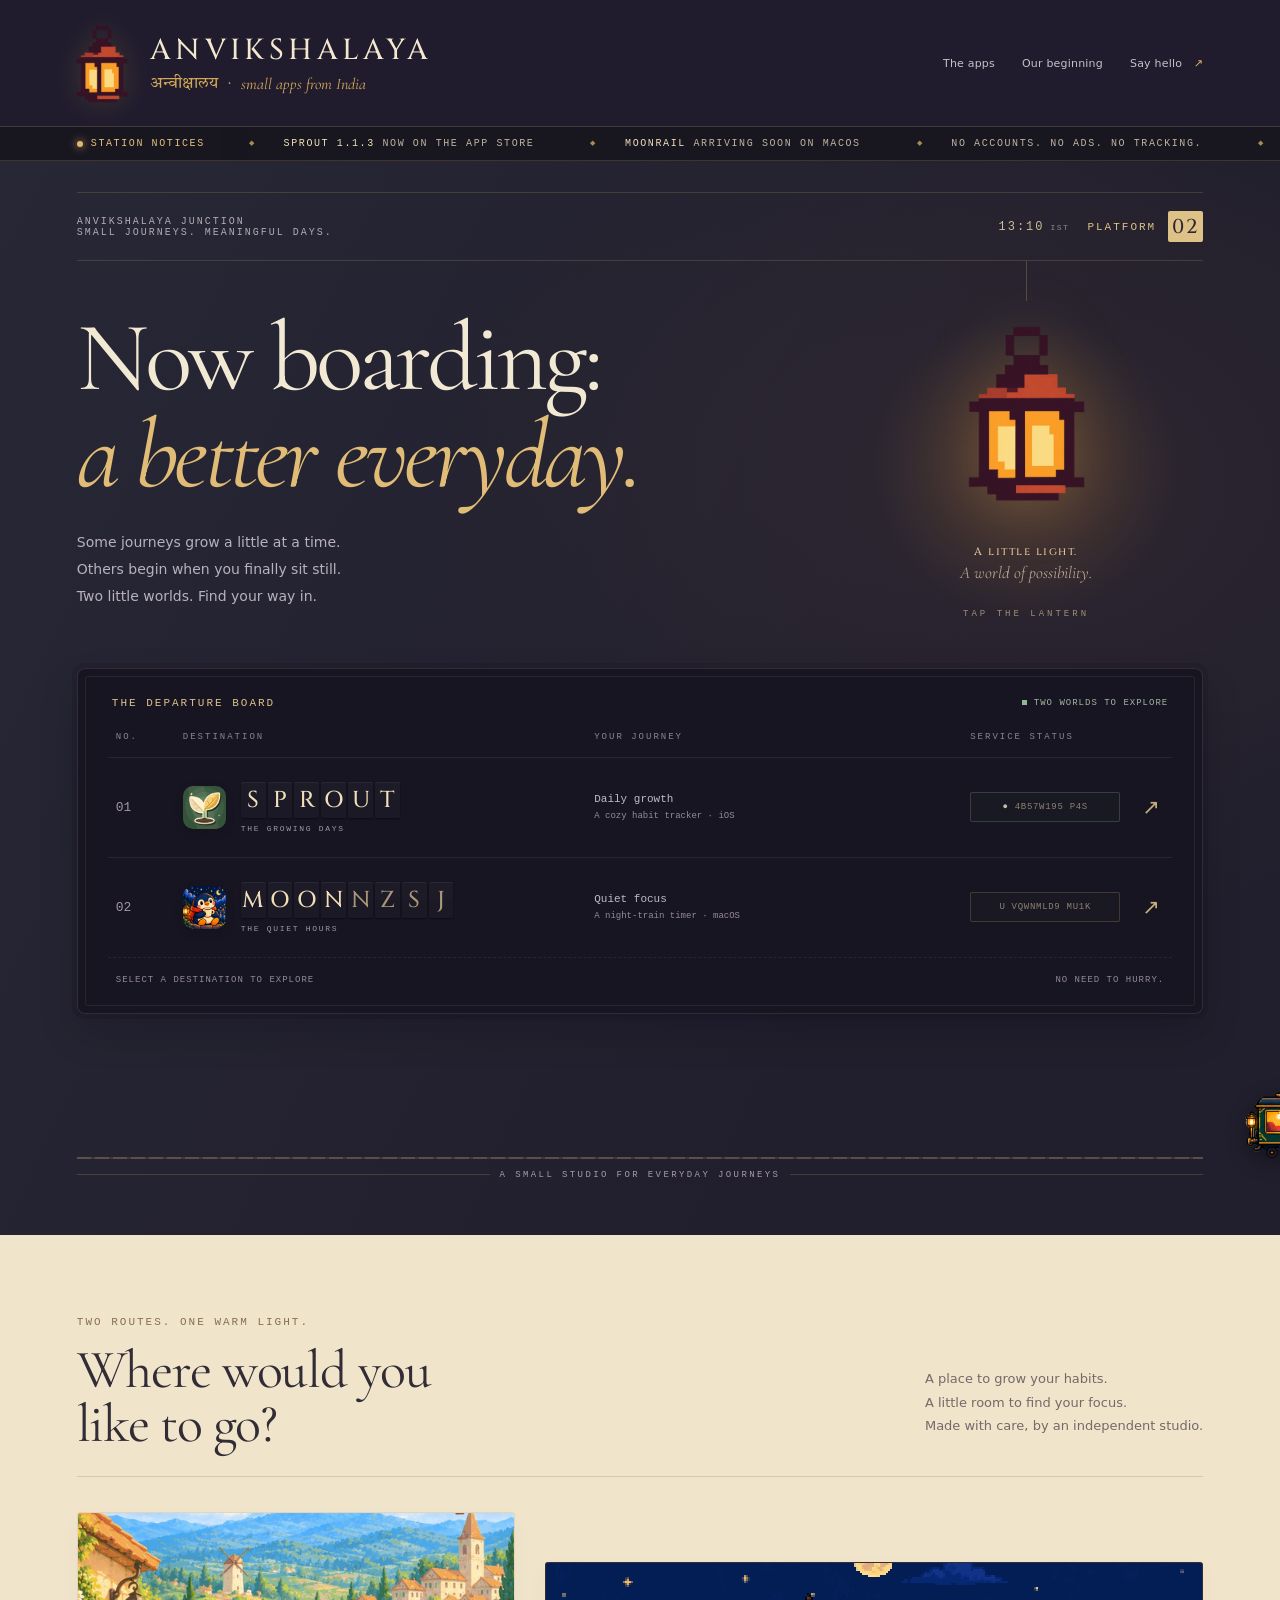
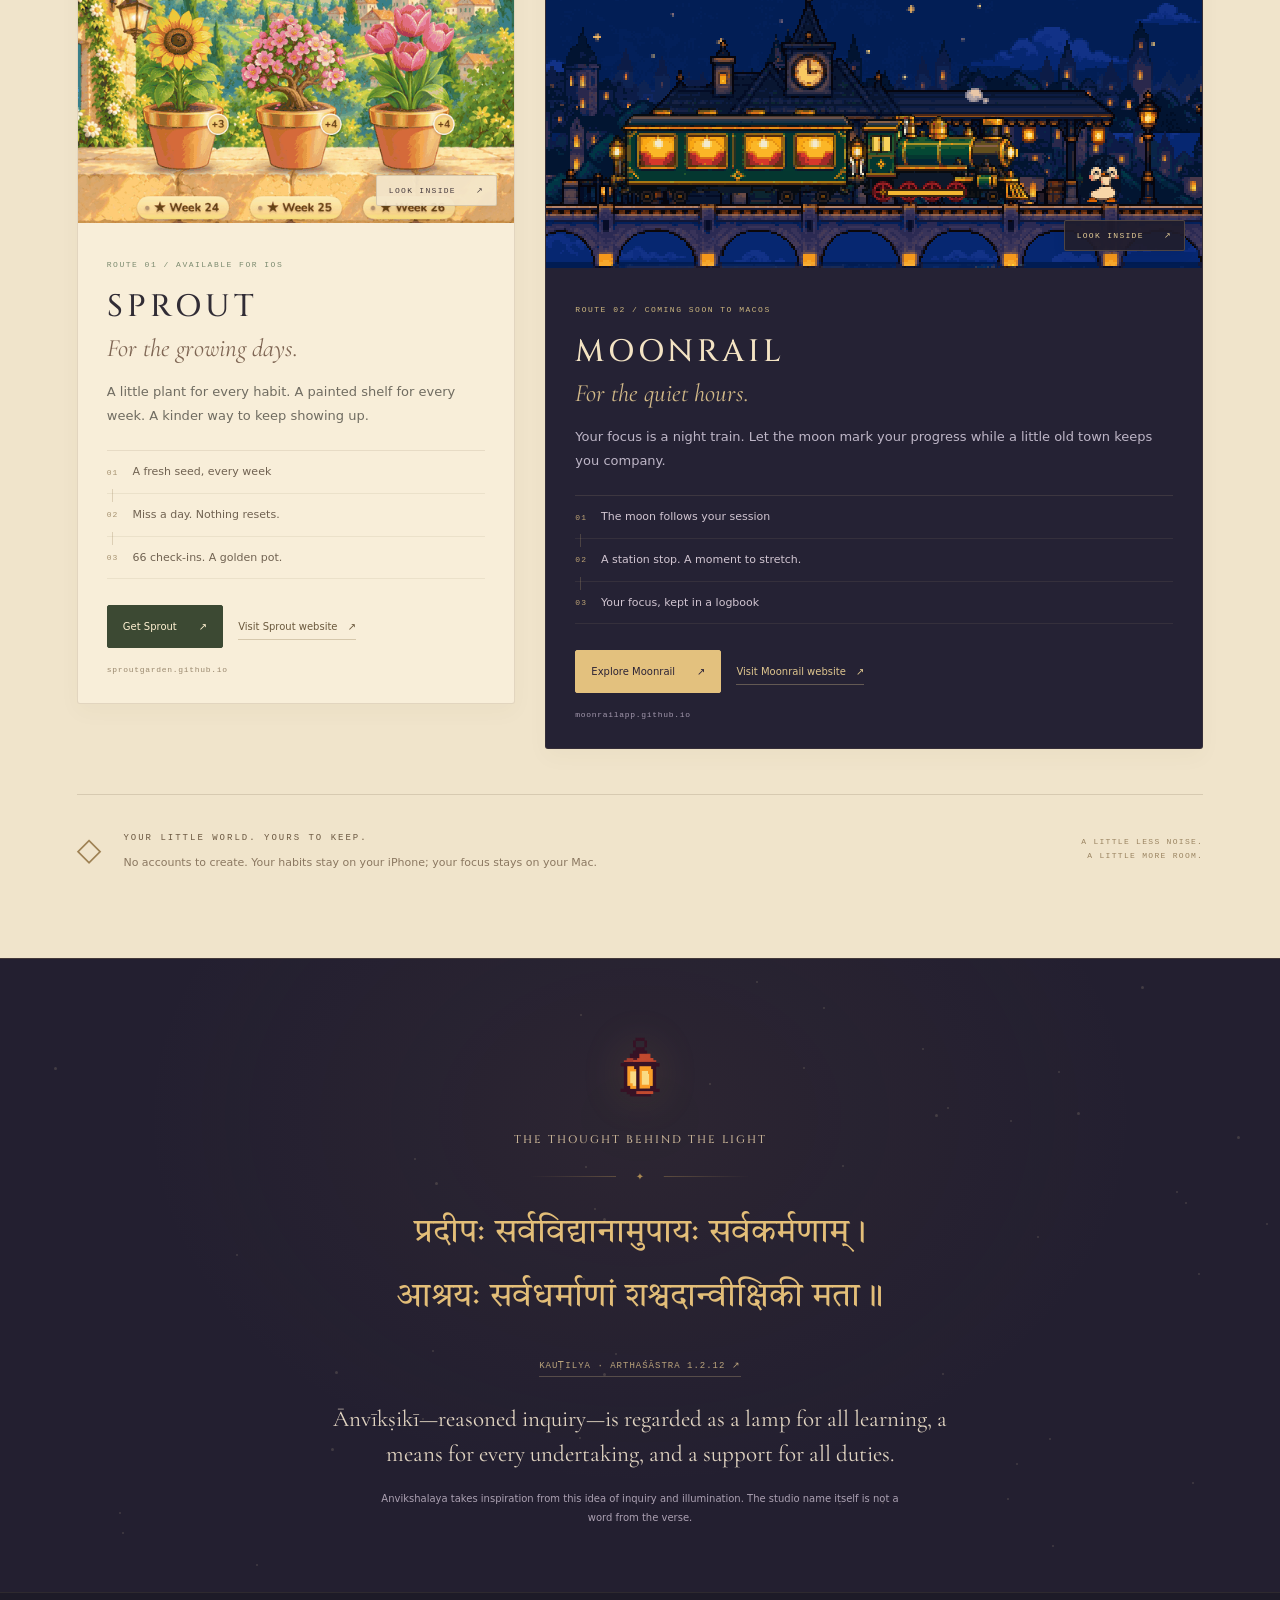
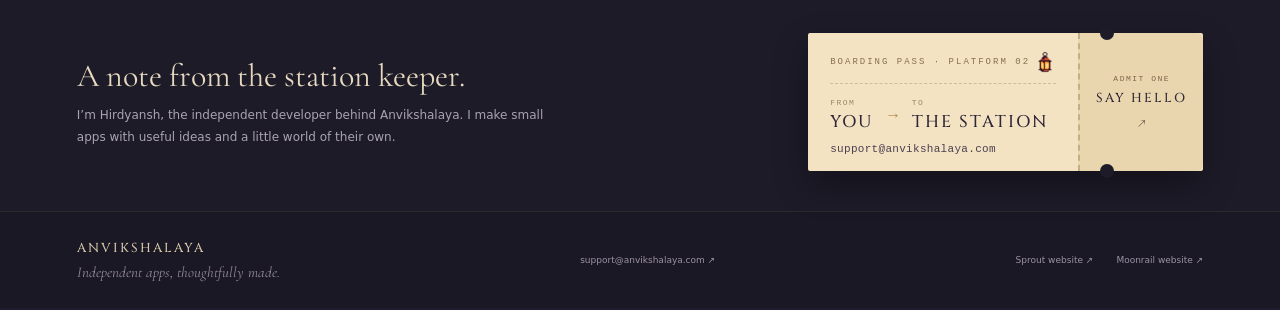
==== commit 74f57425: "Fix lantern relight on mobile" ====
--- a/index.html
+++ b/index.html
@@ -1,3 +1,3 @@
 <!doctype html><html lang="en"><head><meta charset="utf-8"><meta name="viewport" content="width=device-width,initial-scale=1"><title>Anvikshalaya — Small journeys. Meaningful days.</title><meta name="description" content="An independent app studio. Discover Sprout, a cozy iOS habit tracker, and Moonrail, a night-train focus timer for macOS."><link rel="canonical" href="https://anvikshalaya.com/"><meta name="theme-color" content="#201c2e"><meta property="og:type" content="website"><meta property="og:site_name" content="Anvikshalaya"><meta property="og:title" content="Anvikshalaya — Small journeys. Meaningful days."><meta property="og:description" content="An independent app studio from India. Sprout, a cozy iOS habit tracker, and Moonrail, a night-train focus timer for macOS."><meta property="og:url" content="https://anvikshalaya.com/"><meta property="og:image" content="https://anvikshalaya.com/assets/og-image.png"><meta property="og:image:width" content="1200"><meta property="og:image:height" content="630"><meta property="og:image:alt" content="Anvikshalaya — Now boarding: a better everyday."><meta name="twitter:card" content="summary_large_image"><link rel="icon" href="favicon.ico" sizes="any"><link rel="icon" type="image/png" sizes="32x32" href="assets/favicon-32.png"><link rel="icon" type="image/png" sizes="192x192" href="assets/favicon-192.png"><link rel="apple-touch-icon" href="assets/apple-touch-icon.png"><link rel="stylesheet" href="concepts.css"><link rel="preload" href="assets/fonts/cinzel-500.woff2" as="font" type="font/woff2" crossorigin><style>
 body{background:#151d22;color:#f1e7cb}nav{padding:19px 6%;background:#151d22;position:relative;z-index:2}.brand{font-size:27px;gap:19px;letter-spacing:-1px}.brand img{width:49px;height:74px;object-fit:contain}nav>div{gap:32px;color:#c6c8ba}nav>div a:hover{color:#edc273}.hero{padding:35px 6% 55px;position:relative;overflow:hidden;background:radial-gradient(ellipse at 78% 29%,#aa774b13,transparent 42%),linear-gradient(120deg,#223137,#172127 70%)}.station{display:flex;justify-content:space-between;align-items:center;border-top:1px solid #d5b67833;border-bottom:1px solid #d5b67833;padding:18px 0}.station .eyebrow{color:#aab8b1;font-size:10px}.clock{color:#edc273;font:11px monospace;letter-spacing:2px;display:flex;gap:12px;align-items:center}.clock b{display:grid;place-items:center;background:#edc273;color:#1e292b;width:35px;height:31px;border-radius:2px;font-size:20px}.intro{display:grid;grid-template-columns:1.6fr .7fr;gap:40px;align-items:center;padding:42px 0 30px}.hero h1{font:clamp(56px,6.8vw,96px)/1.03 Georgia,serif;letter-spacing:-4px;margin:0 0 25px}.hero h1 i{color:#dfb866}.hero p{color:#b7c2bc;line-height:1.8;font-size:15px;max-width:460px;margin:0}.lamp-sign{position:relative;text-align:center;align-self:stretch;display:flex;flex-direction:column;align-items:center;justify-content:center;min-height:300px}.lamp-sign:before{content:'';position:absolute;width:1px;height:52px;top:-42px;background:linear-gradient(#d7b57d11,#d7b57d88)}.lamp-sign img{width:133px;height:204px;object-fit:contain;filter:drop-shadow(0 0 35px #efb54529)}.lamp-sign span{font:9px monospace;letter-spacing:3px;color:#b5a184;margin-top:24px}.board{background:#0c1318;border:1px solid #53605f;border-radius:8px;padding:7px;box-shadow:0 16px 45px #0003,0 0 0 5px #0f191c44;margin-top:15px}.board-inner{padding:20px 22px 10px;border:1px solid #d2b7831c;border-radius:3px}.boardtitle{display:flex;justify-content:space-between;align-items:center;color:#e5ca8b;padding:0 4px 23px;font:11px monospace;letter-spacing:2px}.boardtitle small{font-size:9px;letter-spacing:1px;color:#96b6a0;display:flex;align-items:center;gap:7px}.live{display:inline-block;width:5px;height:5px;background:#8ab995}.boardhead,.departure{display:grid;grid-template-columns:45px 1.1fr 1fr 150px 22px;gap:22px;align-items:center}.boardhead{font:9px monospace;letter-spacing:2px;color:#768c90;padding:0 8px 15px}.departure{width:100%;background:transparent;border:0;border-top:1px solid #fff1;text-align:left;padding:24px 8px;color:#eed18b;transition:background .25s}.departure:hover{background:#e6bd630c}.departure>.number{font:13px monospace;color:#6a8186}.destination{display:flex;gap:15px;align-items:center}.destination img{width:43px;height:43px;object-fit:contain;border-radius:10px}.departure strong{font:22px monospace;letter-spacing:2px;display:block}.departure .route{font:8px monospace;letter-spacing:1.4px;color:#768e8e;display:block;margin-top:6px}.departure .service{color:#b3c0b9;font:11px monospace;line-height:1.7}.departure .service span{color:#6f858b;display:block;font-size:9px}.departure .status{font:9px monospace;letter-spacing:.7px;color:#a9c6aa;border:1px solid #8db18b3b;padding:9px 10px;text-align:center;white-space:nowrap;border-radius:2px}.departure .status.soon{color:#d6bc80;border-color:#d6bc8038}.departure .arrow{font-size:21px;color:#778f91}.boardfoot{display:flex;justify-content:space-between;color:#708789;font:9px monospace;letter-spacing:1px;padding:17px 8px 10px;border-top:1px dashed #fff1}.platform-line{display:flex;gap:10px;align-items:center;margin-top:28px;font:9px monospace;letter-spacing:2px;color:#8a9a93}.platform-line:before,.platform-line:after{content:'';height:1px;background:#b3935644;flex:1}.journeys{background:#e9dfc5;color:#293d37;padding:70px 6% 80px}.journeyhead{display:flex;justify-content:space-between;gap:30px;align-items:end;border-bottom:1px solid #293d3733;padding-bottom:25px;margin-bottom:35px}.journeyhead h2{font:44px/1.1 Georgia,serif;letter-spacing:-1.5px;margin:14px 0 0}.journeyhead p{max-width:300px;font-size:13px;line-height:1.8;color:#657168}.journey-grid{display:grid;grid-template-columns:.8fr 1.2fr;gap:30px;align-items:start}.journey{border:1px solid #293d3733;border-radius:5px;overflow:hidden;background:#f1e8d1}.journey button{border:0;padding:0;text-align:left;width:100%;background:transparent;display:block}.journey-art{height:310px;overflow:hidden;background:#d5dfc3}.journey-art img{width:100%;height:100%;object-fit:cover;object-position:center 61%;transition:transform .6s}.journey button:hover .journey-art img{transform:scale(1.04)}.journey.night{background:#1b2630;color:#f1e7cb;margin-top:50px}.night .journey-art{height:305px;background:#111329}.night .journey-art img{object-fit:contain}.journey-copy{padding:26px}.journey-copy .eyebrow{font-size:9px;letter-spacing:1.5px;color:#7c8b70}.night .eyebrow{color:#cfb880}.journey h3{font:33px/1.1 Georgia,serif;letter-spacing:-1px;margin:15px 0}.journey p{font-size:13px;line-height:1.8;max-width:330px;color:#617065}.night p{color:#b7c3c0}.journey .link{display:block;font:10px monospace;letter-spacing:1px;margin-top:25px}.origin{border-top:1px solid #b79a5b55;background:radial-gradient(ellipse at 50% 35%,#53624d22,transparent 65%),#1b282b;padding:75px 7%}.origin-mark{width:46px;height:70px;object-fit:contain;display:block;margin:0 auto 27px}.origin .eyebrow{font-size:9px;color:#a4b1a3}.origin blockquote{color:#e9bf75;font-size:clamp(24px,2.7vw,37px);line-height:2;margin:23px 0}.origin p{font-size:15px;color:#c0c9bd}.origin small{font-size:11px;color:#a9b5aa;opacity:1}.source{font-size:9px;color:#bfab7b}.studio-note{padding:40px 6%;background:#172226;display:flex;gap:50px;justify-content:space-between;align-items:center}.studio-note h3{font:26px Georgia,serif;margin:0 0 10px}.studio-note p{color:#a5b3a9;font-size:12px;line-height:1.8;max-width:470px;margin:0}.studio-note a{font:11px monospace;color:#d7bc7a;white-space:nowrap}footer{padding:23px 6%;font-size:9px;color:#7f938c;border-color:#aaa2}.inside .eyebrow{font-size:10px}.inside h2{margin-top:24px}.inside .cta{background:#2d453a}.close:hover{background:#e8d9b9}@media(min-width:1500px){.hero,.journeys,.origin,.studio-note{padding-left:max(6%,calc((100vw - 1320px)/2));padding-right:max(6%,calc((100vw - 1320px)/2))}}@media(max-width:800px){.brand{font-size:23px;gap:13px}.brand img{width:40px;height:62px}.intro{grid-template-columns:1fr 140px;gap:15px}.hero h1{font-size:59px;letter-spacing:-2.8px}.lamp-sign{min-height:230px}.lamp-sign img{width:102px;height:160px}.lamp-sign span{font-size:7px;letter-spacing:1.5px}.boardhead,.departure{grid-template-columns:25px 1fr 115px 16px;gap:12px}.boardhead>:nth-child(3),.departure>.service{display:none}.departure strong{font-size:18px}.destination img{width:35px;height:35px}.destination{gap:10px}.departure .status{font-size:8px;padding:8px 6px}.journey-art{height:270px}.journey-grid{gap:20px}.night .journey-art{height:240px}.journey-copy{padding:21px}.journey h3{font-size:29px}}@media(max-width:560px){nav{padding:15px 5%}.brand{font-size:20px;gap:12px}.brand img{width:35px;height:54px}nav>div{gap:15px;font-size:9px}.hero{padding:23px 5% 35px}.station{padding:15px 0}.station .eyebrow{font-size:8px;letter-spacing:1px;max-width:180px;line-height:1.8}.clock{font-size:8px;letter-spacing:1px;gap:8px}.clock b{width:29px;height:27px;font-size:17px}.intro{grid-template-columns:1fr 75px;gap:6px;padding:35px 0 24px}.hero h1{font-size:42px;letter-spacing:-2px;margin-bottom:20px}.hero p{font-size:12px;line-height:1.85;max-width:255px}.lamp-sign{min-height:200px;justify-content:flex-start;padding-top:10px}.lamp-sign img{width:70px;height:110px}.lamp-sign:before{top:-35px;height:40px}.lamp-sign span{font-size:6px;line-height:1.8;max-width:65px;margin-top:15px}.board{padding:4px;border-radius:5px}.board-inner{padding:17px 8px 7px}.boardtitle{font-size:9px;letter-spacing:1px;padding-bottom:22px}.boardtitle small{font-size:7px;letter-spacing:0}.boardhead,.departure{grid-template-columns:18px 1fr 93px;gap:7px}.boardhead>:last-child,.departure>.arrow{display:none}.boardhead{font-size:7px;letter-spacing:1px}.departure{padding:20px 6px}.departure strong{font-size:14px;letter-spacing:1px}.departure .number{font-size:10px}.departure .route{font-size:7px;letter-spacing:.4px}.destination{gap:7px}.destination img{width:27px;height:27px;border-radius:6px}.departure .status{font-size:7px;letter-spacing:0;padding:8px 4px}.boardfoot{font-size:7px;letter-spacing:.4px;gap:10px;line-height:1.7}.platform-line{font-size:7px;letter-spacing:1px}.journeys{padding:45px 6%}.journeyhead{display:block;margin-bottom:25px}.journeyhead h2{font-size:36px}.journeyhead p{max-width:100%;font-size:12px}.journey-grid{grid-template-columns:1fr;gap:22px}.journey.night{margin-top:0}.journey-art{height:330px}.night .journey-art{height:auto}.night .journey-art img{height:auto;display:block}.origin{padding:55px 6%}.origin blockquote{font-size:22px;line-height:2}.origin p{font-size:13px}.origin small{font-size:10px}.studio-note{padding:32px 6%;display:block}.studio-note a{display:inline-block;margin-top:20px}footer{font-size:9px;gap:14px}}
-</style><link rel="stylesheet" href="platform-brand.css"><link rel="stylesheet" href="station.css"></head><body id="top"><a class="skip" href="#apps">Skip to the apps</a><nav aria-label="Main navigation"><a class="brand" href="#top" aria-label="Anvikshalaya home"><span class="brand-symbol"><img src="assets/lantern-original.png" alt=""></span><span class="brand-lettering"><span class="brand-name">ANVIKSHALAYA</span><span class="brand-sub"><span lang="sa">अन्वीक्षालय</span><span class="brand-dot">·</span><em>small apps from India</em></span></span></a><div class="nav-links"><a href="#apps">The apps</a><a href="#origin">Our beginning</a><a class="nav-contact" href="mailto:support@anvikshalaya.com">Say hello <span>↗</span></a></div></nav><div class="notices" role="region" aria-label="Station notices"><span class="notices-label"><i></i>Station notices</span><div class="notices-track"><span><b>Sprout 1.1.3</b> now on the App Store</span><span><b>Moonrail</b> arriving soon on macOS</span><span>No accounts. No ads. No tracking.</span><span>Your data stays on your device</span><span>Made in India by <b>Hirdyansh</b></span><span aria-hidden="true"><b>Sprout 1.1.3</b> now on the App Store</span><span aria-hidden="true"><b>Moonrail</b> arriving soon on macOS</span><span aria-hidden="true">No accounts. No ads. No tracking.</span><span aria-hidden="true">Your data stays on your device</span><span aria-hidden="true">Made in India by <b>Hirdyansh</b></span></div></div><main><section class="hero" id="apps"><div class="station"><span class="eyebrow">Anvikshalaya junction<br>Small journeys. Meaningful days.</span><span class="clock"><span class="ist" aria-label="Current time in India"><span><span class="hh">--</span><span class="colon">:</span><span class="mm">--</span></span><small>IST</small></span>PLATFORM <b>02</b></span></div><div class="intro"><div><h1>Now boarding:<br><i>a better everyday.</i></h1><p>Some journeys grow a little at a time.<br>Others begin when you finally sit still.<br>Two little worlds. Find your way in.</p></div><div class="lamp-sign"><div class="lamp-glow" aria-hidden="true"></div><div class="embers" aria-hidden="true"></div><button class="lantern-btn" type="button" aria-pressed="false" aria-label="Dim the lantern"><img src="assets/lantern-original.png" alt="Anvikshalaya's original amber pixel lantern"></button><span class="lamp-caption">A little light.<br><em>A world of possibility.</em></span><span class="lamp-hint" aria-hidden="true">TAP THE LANTERN</span></div></div><div class="board"><div class="board-inner"><div class="boardtitle"><span>THE DEPARTURE BOARD</span><small><i class="live"></i> TWO WORLDS TO EXPLORE</small></div><div class="boardhead"><span>NO.</span><span>DESTINATION</span><span>YOUR JOURNEY</span><span>SERVICE STATUS</span><span></span></div><button class="departure" data-app="sprout" aria-label="Explore Sprout, available for iOS"><span class="number">01</span><span class="destination"><img src="assets/sprout-icon.png" alt=""><span><strong>SPROUT</strong><small class="route">THE GROWING DAYS</small></span></span><span class="service">Daily growth<span>A cozy habit tracker · iOS</span></span><span class="status">● BOARDING NOW</span><span class="arrow">↗</span></button><button class="departure" data-app="moonrail" aria-label="Explore Moonrail, coming soon to macOS"><span class="number">02</span><span class="destination"><img src="assets/moonrail-icon.png" alt=""><span><strong>MOONRAIL</strong><small class="route">THE QUIET HOURS</small></span></span><span class="service">Quiet focus<span>A night-train timer · macOS</span></span><span class="status soon">◌ ARRIVING SOON</span><span class="arrow">↗</span></button><div class="boardfoot"><span>SELECT A DESTINATION TO EXPLORE</span><span>NO NEED TO HURRY.</span></div></div></div><div class="platform-line">A SMALL STUDIO FOR EVERYDAY JOURNEYS<i class="rail" aria-hidden="true"></i><div class="train" aria-hidden="true"><div class="tr"><img class="tr-body" src="assets/train/train.png" alt=""><i class="wh s" style="--x:17"></i><i class="wh s" style="--x:34"></i><i class="wh s" style="--x:88"></i><i class="wh s" style="--x:106"></i><i class="wh s" style="--x:192"></i><i class="wh b" style="--x:135"></i><i class="wh b" style="--x:148"></i><i class="wh b" style="--x:160"></i><i class="wh b" style="--x:172"></i><i class="rod dark"></i><i class="rod gold"></i><i class="beam"></i><i class="puff"></i><i class="puff p2"></i><i class="puff p3"></i></div></div></div></section><section class="journeys"><div class="journeyhead"><div><span class="eyebrow">Two routes. One warm light.</span><h2>Where would you<br>like to go?</h2></div><p>A place to grow your habits.<br>A little room to find your focus.<br>Made with care, by an independent studio.</p></div><div class="journey-grid"><article class="journey"><button class="art-preview" data-app="sprout" aria-label="Preview Sprout screenshots"><div class="journey-art"><img src="assets/sprout-shelf.png" alt="Sprout's actual shelf screen with a sunny garden and weekly plants" loading="lazy" width="560" height="1217"></div><span class="preview-tag">LOOK INSIDE <span>↗</span></span></button><div class="journey-copy"><span class="eyebrow">ROUTE 01 / AVAILABLE FOR iOS</span><h3 class="app-heading">Sprout</h3><span class="app-poetry">For the growing days.</span><p>A little plant for every habit. A painted shelf for every week. A kinder way to keep showing up.</p><ul class="route-stops"><li><span>01</span>A fresh seed, every week</li><li><span>02</span>Miss a day. Nothing resets.</li><li><span>03</span>66 check-ins. A golden pot.</li></ul><div class="journey-actions"><a class="app-primary" href="https://apps.apple.com/us/app/sprout-cozy-habit-tracker/id6821127488" target="_blank" rel="noopener noreferrer">Get Sprout <span>↗</span></a><a class="app-site" href="https://sproutgarden.github.io/index.html" target="_blank" rel="noopener noreferrer" aria-label="Visit Sprout website, opens in a new tab">Visit Sprout website <span>↗</span></a></div><span class="domain">sproutgarden.github.io</span></div></article><article class="journey night"><button class="art-preview" data-app="moonrail" aria-label="Preview Moonrail screenshots"><div class="journey-art station-art"><img src="assets/moonrail-station.png" alt="Moonrail's original pixel-art train at a moonlit station, with Momo on the platform" loading="lazy" width="332" height="208"></div><span class="preview-tag">LOOK INSIDE <span>↗</span></span></button><div class="journey-copy"><span class="eyebrow">ROUTE 02 / COMING SOON TO macOS</span><h3 class="app-heading">Moonrail</h3><span class="app-poetry">For the quiet hours.</span><p>Your focus is a night train. Let the moon mark your progress while a little old town keeps you company.</p><ul class="route-stops"><li><span>01</span>The moon follows your session</li><li><span>02</span>A station stop. A moment to stretch.</li><li><span>03</span>Your focus, kept in a logbook</li></ul><div class="journey-actions"><button class="app-primary" data-app="moonrail">Explore Moonrail <span>↗</span></button><a class="app-site" href="https://moonrailapp.github.io/" target="_blank" rel="noopener noreferrer" aria-label="Visit Moonrail website, opens in a new tab">Visit Moonrail website <span>↗</span></a></div><span class="domain">moonrailapp.github.io</span></div></article></div><div class="quiet-promise"><span class="promise-mark" aria-hidden="true">◇</span><div><span class="eyebrow">Your little world. Yours to keep.</span><p>No accounts to create. Your habits stay on your iPhone; your focus stays on your Mac.</p></div><span class="promise-end">A LITTLE LESS NOISE.<br>A LITTLE MORE ROOM.</span></div></section></main><section class="origin" id="origin"><div class="sky" aria-hidden="true"></div><img class="origin-mark" src="assets/lantern-original.png" alt=""><span class="eyebrow">The thought behind the light</span><div class="origin-rule" aria-hidden="true">✦</div><blockquote lang="sa">प्रदीपः सर्वविद्यानामुपायः सर्वकर्मणाम् ।<br>आश्रयः सर्वधर्माणां शश्वदान्वीक्षिकी मता ॥</blockquote><a class="source" href="https://www.wisdomlib.org/hinduism/book/kautilya-arthashastra-sanskrit/d/doc905503.html" target="_blank" rel="noopener">Kauṭilya · Arthaśāstra 1.2.12 ↗</a><p>Ānvīkṣikī—reasoned inquiry—is regarded as a lamp for all learning, a means for every undertaking, and a support for all duties.</p><small>Anvikshalaya takes inspiration from this idea of inquiry and illumination. The studio name itself is not a word from the verse.</small></section><section class="studio-note"><div><h3>A note from the station keeper.</h3><p>I’m Hirdyansh, the independent developer behind Anvikshalaya. I make small apps with useful ideas and a little world of their own.</p></div><a class="pass" href="mailto:support@anvikshalaya.com" aria-label="Say hello: email support@anvikshalaya.com"><span class="pass-main"><span class="pass-top"><span>BOARDING PASS · PLATFORM 02</span><img src="assets/lantern-original.png" alt=""></span><span class="pass-route"><span class="stop"><span>FROM</span><b>YOU</b></span><span class="arr">→</span><span class="stop"><span>TO</span><b>THE STATION</b></span></span><span class="pass-mail">support@anvikshalaya.com</span></span><span class="pass-stub"><span>ADMIT ONE</span><b>SAY HELLO</b><em>↗</em></span></a></section><footer><span class="footer-brand">ANVIKSHALAYA <small>Independent apps, thoughtfully made.</small></span><a href="mailto:support@anvikshalaya.com">support@anvikshalaya.com ↗</a><div class="footer-apps"><a href="https://sproutgarden.github.io/index.html" target="_blank" rel="noopener noreferrer">Sprout website ↗</a><a href="https://moonrailapp.github.io/" target="_blank" rel="noopener noreferrer">Moonrail website ↗</a></div></footer><dialog id="sprout" aria-labelledby="sprout-heading"><button class="close" aria-label="Close">×</button><div class="inside"><div class="modal-brand"><img src="assets/sprout-icon.png" alt=""><div><span class="eyebrow">iOS · Available now</span><h2 id="sprout-heading" class="modal-appname">Sprout</h2></div></div><h3 class="modal-poetry">A little growth. Every day.</h3><p>Every habit is a little plant. Each check-in helps it grow, and each week leaves a pot on your shelf. Miss a day and nothing dies or resets; the next week brings a fresh seed.</p><div class="detail-facts"><div><span>01 / GROW</span><h4>A little sunlight, earned.</h4><p>Check-ins earn Sunlight to spend on seeds and painted scenes.</p></div><div><span>02 / KEEP</span><h4>A pot that turns to gold.</h4><p>Every check-in counts toward 66, across every week.</p></div></div><div class="modal-actions"><a class="cta" href="https://apps.apple.com/us/app/sprout-cozy-habit-tracker/id6821127488" target="_blank" rel="noopener noreferrer">Download on the App Store ↗</a><a class="modal-site" href="https://sproutgarden.github.io/index.html" target="_blank" rel="noopener noreferrer">Visit Sprout website ↗</a></div><div class="shots"><img src="assets/sprout-shelf.png" width="560" height="1217" alt="Sprout shelf screen" loading="lazy"><img src="assets/sprout-detail.png" alt="Sprout habit detail screen" loading="lazy"><img src="assets/sprout-2.jpg" alt="Sprout app preview" loading="lazy"><img src="assets/sprout-3.jpg" alt="Sprout app preview" loading="lazy"></div></div></dialog><dialog id="moonrail" aria-labelledby="moonrail-heading"><button class="close" aria-label="Close">×</button><div class="inside"><div class="modal-brand"><img src="assets/moonrail-icon.png" alt=""><div><span class="eyebrow">macOS · Coming soon</span><h2 id="moonrail-heading" class="modal-appname">Moonrail</h2></div></div><h3 class="modal-poetry">Your focus has a window seat.</h3><p>A cozy pixel focus timer for your Mac’s menu bar. The moon crosses the sky as your session goes on. Arrive at a station, hear a soft chime, and take a breather with Momo.</p><div class="detail-facts"><div><span>01 / RIDE</span><h4>Find your quiet rhythm.</h4><p>Focus sessions and station breaks, with a little train for company.</p></div><div><span>02 / REMEMBER</span><h4>Every mile, in the logbook.</h4><p>Look back at your focus by day, week, and month.</p></div></div><div class="modal-actions"><a class="cta" href="https://moonrailapp.github.io/" target="_blank" rel="noopener noreferrer">Visit Moonrail website ↗</a><span class="release-note">Coming soon · Submitted for App Store review</span></div><div class="wide-shots"><img src="assets/moonrail-1.jpg" alt="Moonrail night train timer" loading="lazy"><img src="assets/moonrail-2.jpg" alt="Moonrail in the menu bar" loading="lazy"></div></div></dialog><script>document.querySelectorAll('[data-app]').forEach(b=>b.onclick=()=>document.getElementById(b.dataset.app).showModal());document.querySelectorAll('dialog').forEach(d=>{d.querySelector('.close').onclick=()=>d.close();d.addEventListener('click',e=>{const r=d.getBoundingClientRect();if(e.target===d&&(e.clientX<r.left||e.clientX>r.right||e.clientY<r.top||e.clientY>r.bottom))d.close()})});</script><script src="station.js" defer></script></body></html>+</style><link rel="stylesheet" href="platform-brand.css"><link rel="stylesheet" href="station.css?v=2"></head><body id="top"><a class="skip" href="#apps">Skip to the apps</a><nav aria-label="Main navigation"><a class="brand" href="#top" aria-label="Anvikshalaya home"><span class="brand-symbol"><img src="assets/lantern-original.png" alt=""></span><span class="brand-lettering"><span class="brand-name">ANVIKSHALAYA</span><span class="brand-sub"><span lang="sa">अन्वीक्षालय</span><span class="brand-dot">·</span><em>small apps from India</em></span></span></a><div class="nav-links"><a href="#apps">The apps</a><a href="#origin">Our beginning</a><a class="nav-contact" href="mailto:support@anvikshalaya.com">Say hello <span>↗</span></a></div></nav><div class="notices" role="region" aria-label="Station notices"><span class="notices-label"><i></i>Station notices</span><div class="notices-track"><span><b>Sprout 1.1.3</b> now on the App Store</span><span><b>Moonrail</b> arriving soon on macOS</span><span>No accounts. No ads. No tracking.</span><span>Your data stays on your device</span><span>Made in India by <b>Hirdyansh</b></span><span aria-hidden="true"><b>Sprout 1.1.3</b> now on the App Store</span><span aria-hidden="true"><b>Moonrail</b> arriving soon on macOS</span><span aria-hidden="true">No accounts. No ads. No tracking.</span><span aria-hidden="true">Your data stays on your device</span><span aria-hidden="true">Made in India by <b>Hirdyansh</b></span></div></div><main><section class="hero" id="apps"><div class="station"><span class="eyebrow">Anvikshalaya junction<br>Small journeys. Meaningful days.</span><span class="clock"><span class="ist" aria-label="Current time in India"><span><span class="hh">--</span><span class="colon">:</span><span class="mm">--</span></span><small>IST</small></span>PLATFORM <b>02</b></span></div><div class="intro"><div><h1>Now boarding:<br><i>a better everyday.</i></h1><p>Some journeys grow a little at a time.<br>Others begin when you finally sit still.<br>Two little worlds. Find your way in.</p></div><div class="lamp-sign"><div class="lamp-glow" aria-hidden="true"></div><div class="embers" aria-hidden="true"></div><button class="lantern-btn" type="button" aria-pressed="false" aria-label="Dim the lantern"><img src="assets/lantern-original.png" alt="Anvikshalaya's original amber pixel lantern"></button><span class="lamp-caption">A little light.<br><em>A world of possibility.</em></span><span class="lamp-hint" aria-hidden="true">TAP THE LANTERN</span></div></div><div class="board"><div class="board-inner"><div class="boardtitle"><span>THE DEPARTURE BOARD</span><small><i class="live"></i> TWO WORLDS TO EXPLORE</small></div><div class="boardhead"><span>NO.</span><span>DESTINATION</span><span>YOUR JOURNEY</span><span>SERVICE STATUS</span><span></span></div><button class="departure" data-app="sprout" aria-label="Explore Sprout, available for iOS"><span class="number">01</span><span class="destination"><img src="assets/sprout-icon.png" alt=""><span><strong>SPROUT</strong><small class="route">THE GROWING DAYS</small></span></span><span class="service">Daily growth<span>A cozy habit tracker · iOS</span></span><span class="status">● BOARDING NOW</span><span class="arrow">↗</span></button><button class="departure" data-app="moonrail" aria-label="Explore Moonrail, coming soon to macOS"><span class="number">02</span><span class="destination"><img src="assets/moonrail-icon.png" alt=""><span><strong>MOONRAIL</strong><small class="route">THE QUIET HOURS</small></span></span><span class="service">Quiet focus<span>A night-train timer · macOS</span></span><span class="status soon">◌ ARRIVING SOON</span><span class="arrow">↗</span></button><div class="boardfoot"><span>SELECT A DESTINATION TO EXPLORE</span><span>NO NEED TO HURRY.</span></div></div></div><div class="platform-line">A SMALL STUDIO FOR EVERYDAY JOURNEYS<i class="rail" aria-hidden="true"></i><div class="train" aria-hidden="true"><div class="tr"><img class="tr-body" src="assets/train/train.png" alt=""><i class="wh s" style="--x:17"></i><i class="wh s" style="--x:34"></i><i class="wh s" style="--x:88"></i><i class="wh s" style="--x:106"></i><i class="wh s" style="--x:192"></i><i class="wh b" style="--x:135"></i><i class="wh b" style="--x:148"></i><i class="wh b" style="--x:160"></i><i class="wh b" style="--x:172"></i><i class="rod dark"></i><i class="rod gold"></i><i class="beam"></i><i class="puff"></i><i class="puff p2"></i><i class="puff p3"></i></div></div></div></section><section class="journeys"><div class="journeyhead"><div><span class="eyebrow">Two routes. One warm light.</span><h2>Where would you<br>like to go?</h2></div><p>A place to grow your habits.<br>A little room to find your focus.<br>Made with care, by an independent studio.</p></div><div class="journey-grid"><article class="journey"><button class="art-preview" data-app="sprout" aria-label="Preview Sprout screenshots"><div class="journey-art"><img src="assets/sprout-shelf.png" alt="Sprout's actual shelf screen with a sunny garden and weekly plants" loading="lazy" width="560" height="1217"></div><span class="preview-tag">LOOK INSIDE <span>↗</span></span></button><div class="journey-copy"><span class="eyebrow">ROUTE 01 / AVAILABLE FOR iOS</span><h3 class="app-heading">Sprout</h3><span class="app-poetry">For the growing days.</span><p>A little plant for every habit. A painted shelf for every week. A kinder way to keep showing up.</p><ul class="route-stops"><li><span>01</span>A fresh seed, every week</li><li><span>02</span>Miss a day. Nothing resets.</li><li><span>03</span>66 check-ins. A golden pot.</li></ul><div class="journey-actions"><a class="app-primary" href="https://apps.apple.com/us/app/sprout-cozy-habit-tracker/id6821127488" target="_blank" rel="noopener noreferrer">Get Sprout <span>↗</span></a><a class="app-site" href="https://sproutgarden.github.io/index.html" target="_blank" rel="noopener noreferrer" aria-label="Visit Sprout website, opens in a new tab">Visit Sprout website <span>↗</span></a></div><span class="domain">sproutgarden.github.io</span></div></article><article class="journey night"><button class="art-preview" data-app="moonrail" aria-label="Preview Moonrail screenshots"><div class="journey-art station-art"><img src="assets/moonrail-station.png" alt="Moonrail's original pixel-art train at a moonlit station, with Momo on the platform" loading="lazy" width="332" height="208"></div><span class="preview-tag">LOOK INSIDE <span>↗</span></span></button><div class="journey-copy"><span class="eyebrow">ROUTE 02 / COMING SOON TO macOS</span><h3 class="app-heading">Moonrail</h3><span class="app-poetry">For the quiet hours.</span><p>Your focus is a night train. Let the moon mark your progress while a little old town keeps you company.</p><ul class="route-stops"><li><span>01</span>The moon follows your session</li><li><span>02</span>A station stop. A moment to stretch.</li><li><span>03</span>Your focus, kept in a logbook</li></ul><div class="journey-actions"><button class="app-primary" data-app="moonrail">Explore Moonrail <span>↗</span></button><a class="app-site" href="https://moonrailapp.github.io/" target="_blank" rel="noopener noreferrer" aria-label="Visit Moonrail website, opens in a new tab">Visit Moonrail website <span>↗</span></a></div><span class="domain">moonrailapp.github.io</span></div></article></div><div class="quiet-promise"><span class="promise-mark" aria-hidden="true">◇</span><div><span class="eyebrow">Your little world. Yours to keep.</span><p>No accounts to create. Your habits stay on your iPhone; your focus stays on your Mac.</p></div><span class="promise-end">A LITTLE LESS NOISE.<br>A LITTLE MORE ROOM.</span></div></section></main><section class="origin" id="origin"><div class="sky" aria-hidden="true"></div><img class="origin-mark" src="assets/lantern-original.png" alt=""><span class="eyebrow">The thought behind the light</span><div class="origin-rule" aria-hidden="true">✦</div><blockquote lang="sa">प्रदीपः सर्वविद्यानामुपायः सर्वकर्मणाम् ।<br>आश्रयः सर्वधर्माणां शश्वदान्वीक्षिकी मता ॥</blockquote><a class="source" href="https://www.wisdomlib.org/hinduism/book/kautilya-arthashastra-sanskrit/d/doc905503.html" target="_blank" rel="noopener">Kauṭilya · Arthaśāstra 1.2.12 ↗</a><p>Ānvīkṣikī—reasoned inquiry—is regarded as a lamp for all learning, a means for every undertaking, and a support for all duties.</p><small>Anvikshalaya takes inspiration from this idea of inquiry and illumination. The studio name itself is not a word from the verse.</small></section><section class="studio-note"><div><h3>A note from the station keeper.</h3><p>I’m Hirdyansh, the independent developer behind Anvikshalaya. I make small apps with useful ideas and a little world of their own.</p></div><a class="pass" href="mailto:support@anvikshalaya.com" aria-label="Say hello: email support@anvikshalaya.com"><span class="pass-main"><span class="pass-top"><span>BOARDING PASS · PLATFORM 02</span><img src="assets/lantern-original.png" alt=""></span><span class="pass-route"><span class="stop"><span>FROM</span><b>YOU</b></span><span class="arr">→</span><span class="stop"><span>TO</span><b>THE STATION</b></span></span><span class="pass-mail">support@anvikshalaya.com</span></span><span class="pass-stub"><span>ADMIT ONE</span><b>SAY HELLO</b><em>↗</em></span></a></section><footer><span class="footer-brand">ANVIKSHALAYA <small>Independent apps, thoughtfully made.</small></span><a href="mailto:support@anvikshalaya.com">support@anvikshalaya.com ↗</a><div class="footer-apps"><a href="https://sproutgarden.github.io/index.html" target="_blank" rel="noopener noreferrer">Sprout website ↗</a><a href="https://moonrailapp.github.io/" target="_blank" rel="noopener noreferrer">Moonrail website ↗</a></div></footer><dialog id="sprout" aria-labelledby="sprout-heading"><button class="close" aria-label="Close">×</button><div class="inside"><div class="modal-brand"><img src="assets/sprout-icon.png" alt=""><div><span class="eyebrow">iOS · Available now</span><h2 id="sprout-heading" class="modal-appname">Sprout</h2></div></div><h3 class="modal-poetry">A little growth. Every day.</h3><p>Every habit is a little plant. Each check-in helps it grow, and each week leaves a pot on your shelf. Miss a day and nothing dies or resets; the next week brings a fresh seed.</p><div class="detail-facts"><div><span>01 / GROW</span><h4>A little sunlight, earned.</h4><p>Check-ins earn Sunlight to spend on seeds and painted scenes.</p></div><div><span>02 / KEEP</span><h4>A pot that turns to gold.</h4><p>Every check-in counts toward 66, across every week.</p></div></div><div class="modal-actions"><a class="cta" href="https://apps.apple.com/us/app/sprout-cozy-habit-tracker/id6821127488" target="_blank" rel="noopener noreferrer">Download on the App Store ↗</a><a class="modal-site" href="https://sproutgarden.github.io/index.html" target="_blank" rel="noopener noreferrer">Visit Sprout website ↗</a></div><div class="shots"><img src="assets/sprout-shelf.png" width="560" height="1217" alt="Sprout shelf screen" loading="lazy"><img src="assets/sprout-detail.png" alt="Sprout habit detail screen" loading="lazy"><img src="assets/sprout-2.jpg" alt="Sprout app preview" loading="lazy"><img src="assets/sprout-3.jpg" alt="Sprout app preview" loading="lazy"></div></div></dialog><dialog id="moonrail" aria-labelledby="moonrail-heading"><button class="close" aria-label="Close">×</button><div class="inside"><div class="modal-brand"><img src="assets/moonrail-icon.png" alt=""><div><span class="eyebrow">macOS · Coming soon</span><h2 id="moonrail-heading" class="modal-appname">Moonrail</h2></div></div><h3 class="modal-poetry">Your focus has a window seat.</h3><p>A cozy pixel focus timer for your Mac’s menu bar. The moon crosses the sky as your session goes on. Arrive at a station, hear a soft chime, and take a breather with Momo.</p><div class="detail-facts"><div><span>01 / RIDE</span><h4>Find your quiet rhythm.</h4><p>Focus sessions and station breaks, with a little train for company.</p></div><div><span>02 / REMEMBER</span><h4>Every mile, in the logbook.</h4><p>Look back at your focus by day, week, and month.</p></div></div><div class="modal-actions"><a class="cta" href="https://moonrailapp.github.io/" target="_blank" rel="noopener noreferrer">Visit Moonrail website ↗</a><span class="release-note">Coming soon · Submitted for App Store review</span></div><div class="wide-shots"><img src="assets/moonrail-1.jpg" alt="Moonrail night train timer" loading="lazy"><img src="assets/moonrail-2.jpg" alt="Moonrail in the menu bar" loading="lazy"></div></div></dialog><script>document.querySelectorAll('[data-app]').forEach(b=>b.onclick=()=>document.getElementById(b.dataset.app).showModal());document.querySelectorAll('dialog').forEach(d=>{d.querySelector('.close').onclick=()=>d.close();d.addEventListener('click',e=>{const r=d.getBoundingClientRect();if(e.target===d&&(e.clientX<r.left||e.clientX>r.right||e.clientY<r.top||e.clientY>r.bottom))d.close()})});</script><script src="station.js?v=2" defer></script></body></html>
--- a/station.css
+++ b/station.css
@@ -19,12 +19,12 @@
 
 /* ---------- Living lantern ---------- */
 .lamp-sign{isolation:isolate}
-.lantern-btn{position:relative;background:none;border:0;padding:0;display:block;cursor:pointer;border-radius:12px}
-.lantern-btn img{position:relative;z-index:2;transition:filter .6s ease}
+.lantern-btn{position:relative;background:none;border:0;padding:0;display:block;cursor:pointer;border-radius:12px;-webkit-tap-highlight-color:transparent;touch-action:manipulation}
+.lamp-sign .lantern-btn img{position:relative;z-index:2;opacity:1;transition:opacity .6s ease}
 .lamp-glow{position:absolute;left:50%;top:52%;width:330px;height:330px;transform:translate(-50%,-50%);border-radius:50%;z-index:0;pointer-events:none;
   background:radial-gradient(circle,#ffb84a38 0%,#f39a3a1c 32%,#f39a3a00 66%);animation:flicker 4.2s infinite ease-in-out;transition:opacity .8s}
-.hero.dark-lamp .lamp-glow{opacity:0}
-.hero.dark-lamp .lantern-btn img{filter:brightness(.42) saturate(.5) drop-shadow(0 0 0 #0000)}
+.hero.dark-lamp .lamp-glow{animation:none;opacity:0}
+.hero.dark-lamp .lamp-sign .lantern-btn img{opacity:.38}
 .hero{transition:background-color .8s}
 @keyframes flicker{0%,100%{opacity:1;transform:translate(-50%,-50%) scale(1)}18%{opacity:.86;transform:translate(-50%,-50%) scale(.97)}22%{opacity:1}47%{opacity:.92;transform:translate(-50%,-50%) scale(1.02)}63%{opacity:.8}66%{opacity:.97}83%{opacity:.9;transform:translate(-50%,-50%) scale(.99)}}
 .embers{position:absolute;inset:0;pointer-events:none;z-index:1}
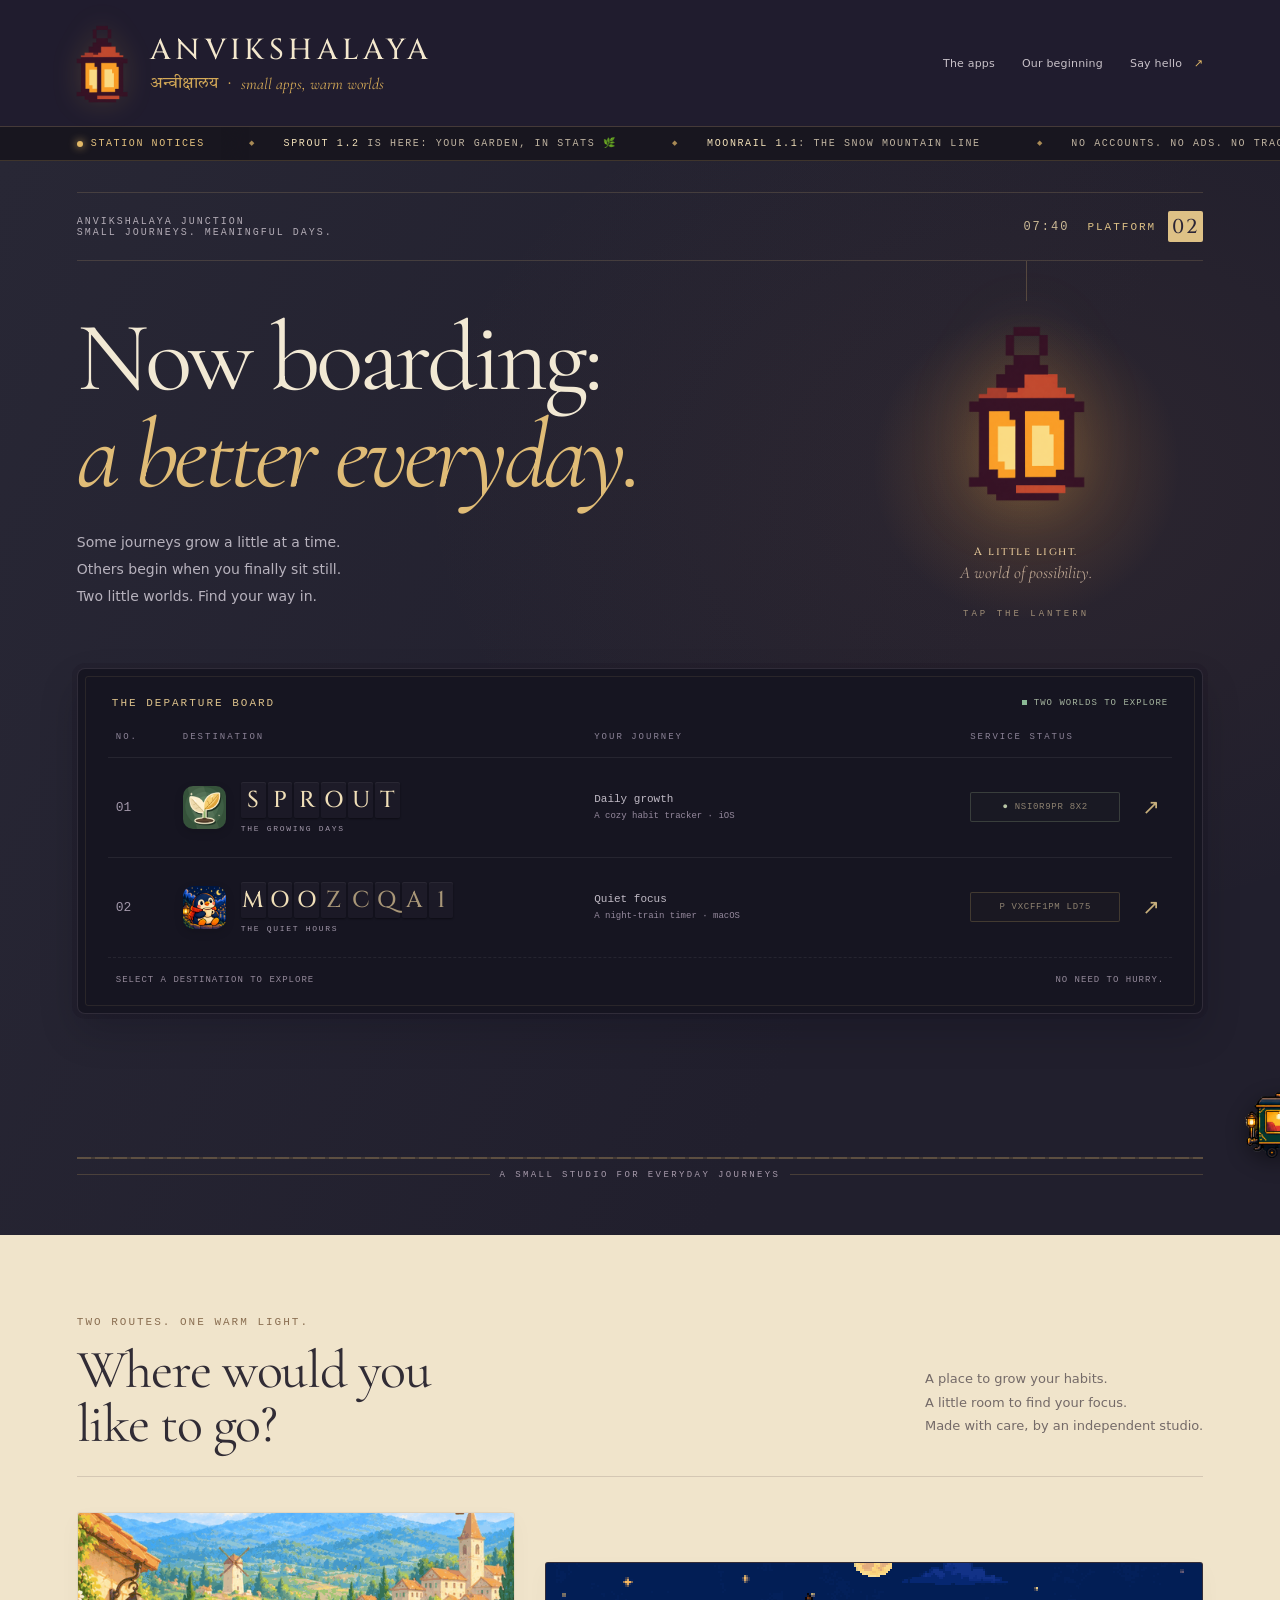
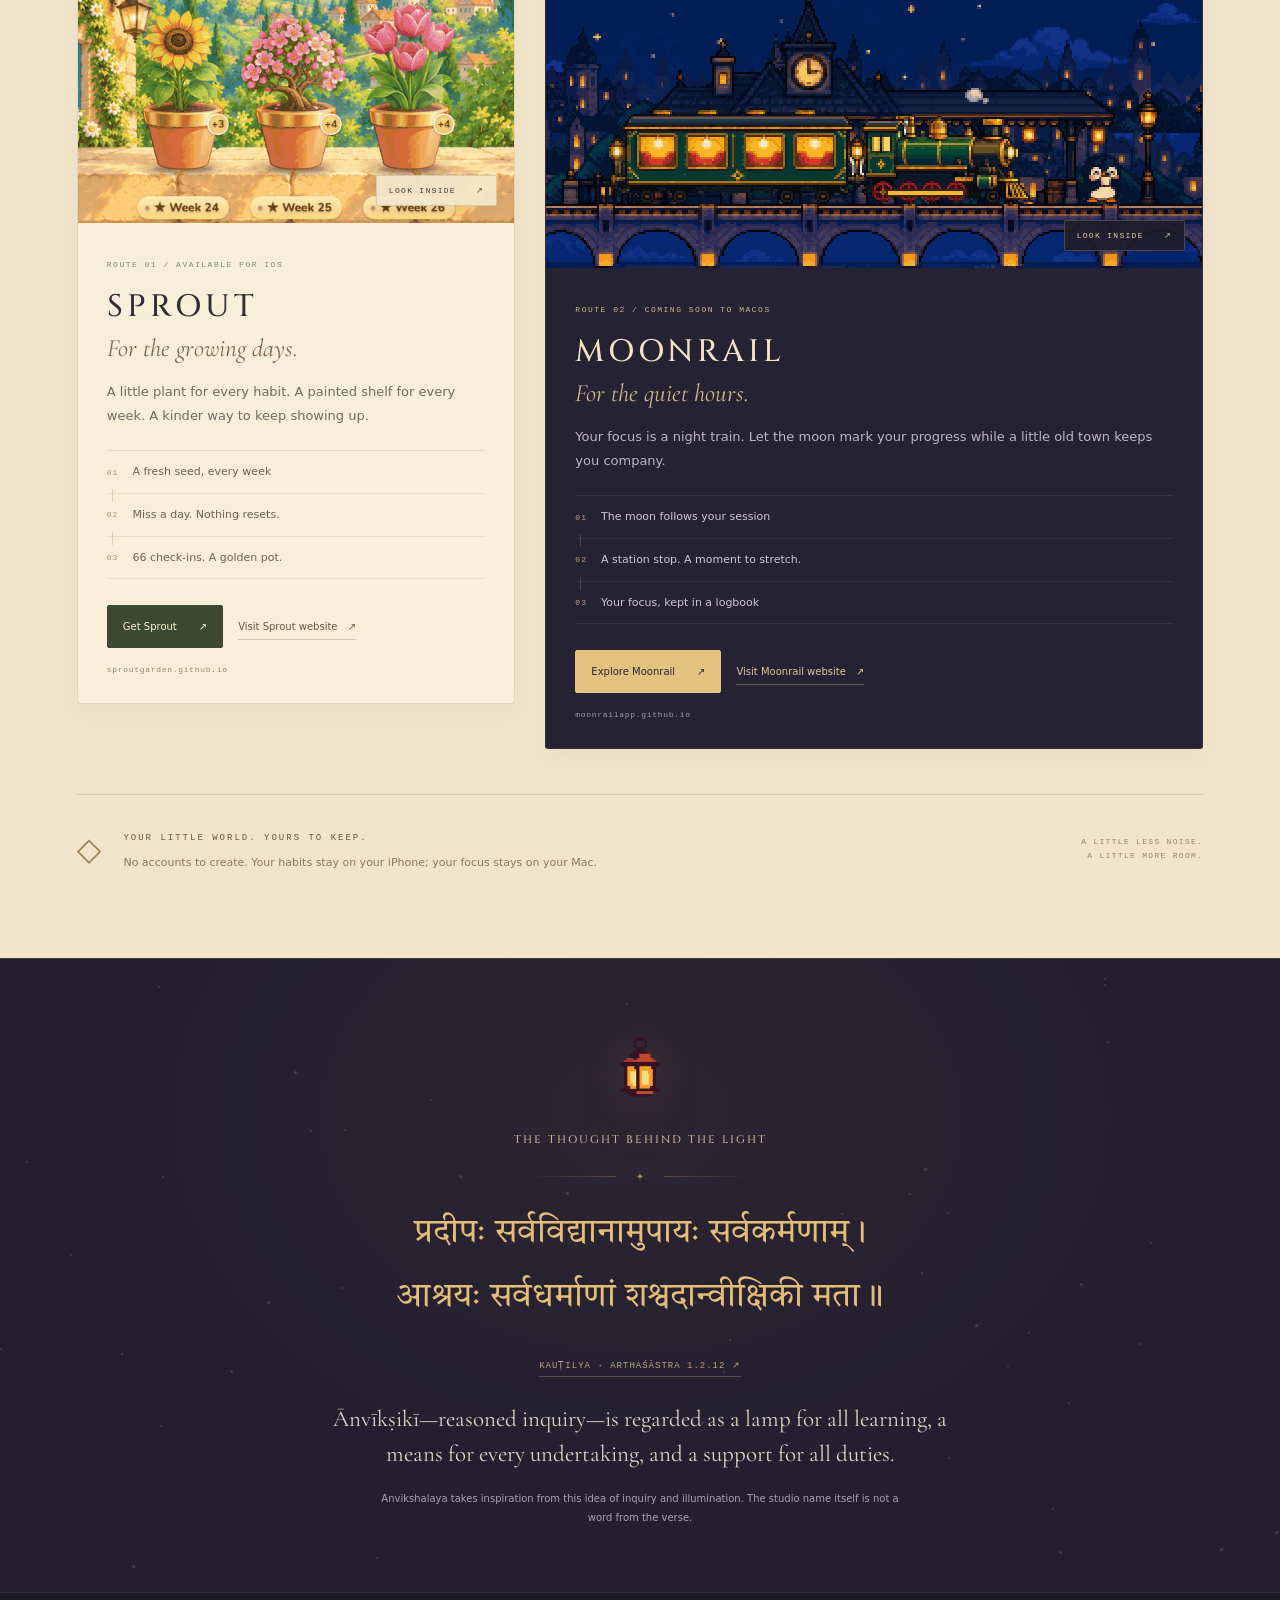
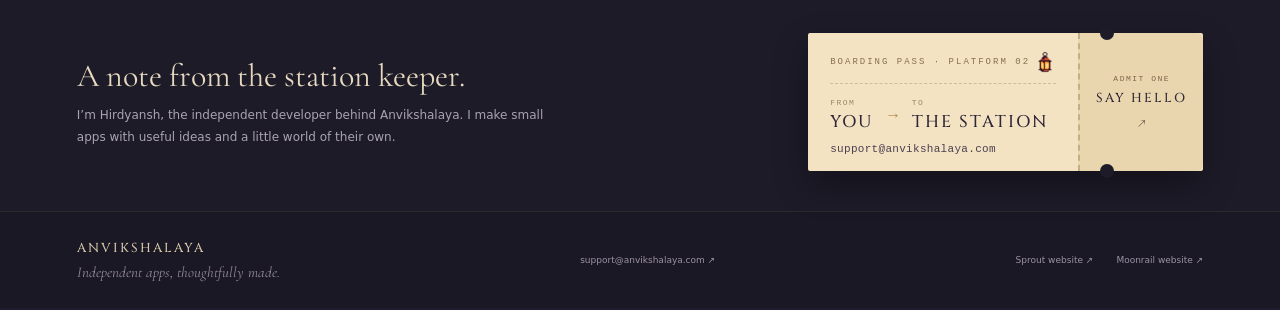
==== commit 28e2178a: "Notices for Sprout 1.2 and Moonrail 1.1, new tagline, local-time clock - notices.json and the inline" ====
--- a/index.html
+++ b/index.html
@@ -1,3 +1,3 @@
-<!doctype html><html lang="en"><head><meta charset="utf-8"><meta name="viewport" content="width=device-width,initial-scale=1"><title>Anvikshalaya — Small journeys. Meaningful days.</title><meta name="description" content="An independent app studio. Discover Sprout, a cozy iOS habit tracker, and Moonrail, a night-train focus timer for macOS."><link rel="canonical" href="https://anvikshalaya.com/"><meta name="theme-color" content="#201c2e"><meta property="og:type" content="website"><meta property="og:site_name" content="Anvikshalaya"><meta property="og:title" content="Anvikshalaya — Small journeys. Meaningful days."><meta property="og:description" content="An independent app studio from India. Sprout, a cozy iOS habit tracker, and Moonrail, a night-train focus timer for macOS."><meta property="og:url" content="https://anvikshalaya.com/"><meta property="og:image" content="https://anvikshalaya.com/assets/og-image.png"><meta property="og:image:width" content="1200"><meta property="og:image:height" content="630"><meta property="og:image:alt" content="Anvikshalaya — Now boarding: a better everyday."><meta name="twitter:card" content="summary_large_image"><link rel="icon" href="favicon.ico" sizes="any"><link rel="icon" type="image/png" sizes="32x32" href="assets/favicon-32.png"><link rel="icon" type="image/png" sizes="192x192" href="assets/favicon-192.png"><link rel="apple-touch-icon" href="assets/apple-touch-icon.png"><link rel="stylesheet" href="concepts.css"><link rel="preload" href="assets/fonts/cinzel-500.woff2" as="font" type="font/woff2" crossorigin><style>
+<!doctype html><html lang="en"><head><meta charset="utf-8"><meta name="viewport" content="width=device-width,initial-scale=1"><title>Anvikshalaya — Small journeys. Meaningful days.</title><meta name="description" content="An independent app studio. Discover Sprout, a cozy iOS habit tracker, and Moonrail, a night-train focus timer for macOS."><link rel="canonical" href="https://anvikshalaya.com/"><meta name="theme-color" content="#201c2e"><meta property="og:type" content="website"><meta property="og:site_name" content="Anvikshalaya"><meta property="og:title" content="Anvikshalaya — Small journeys. Meaningful days."><meta property="og:description" content="An independent app studio. Sprout, a cozy iOS habit tracker, and Moonrail, a night-train focus timer for macOS."><meta property="og:url" content="https://anvikshalaya.com/"><meta property="og:image" content="https://anvikshalaya.com/assets/og-image.png"><meta property="og:image:width" content="1200"><meta property="og:image:height" content="630"><meta property="og:image:alt" content="Anvikshalaya — Now boarding: a better everyday."><meta name="twitter:card" content="summary_large_image"><link rel="icon" href="favicon.ico" sizes="any"><link rel="icon" type="image/png" sizes="32x32" href="assets/favicon-32.png"><link rel="icon" type="image/png" sizes="192x192" href="assets/favicon-192.png"><link rel="apple-touch-icon" href="assets/apple-touch-icon.png"><link rel="stylesheet" href="concepts.css"><link rel="preload" href="assets/fonts/cinzel-500.woff2" as="font" type="font/woff2" crossorigin><style>
 body{background:#151d22;color:#f1e7cb}nav{padding:19px 6%;background:#151d22;position:relative;z-index:2}.brand{font-size:27px;gap:19px;letter-spacing:-1px}.brand img{width:49px;height:74px;object-fit:contain}nav>div{gap:32px;color:#c6c8ba}nav>div a:hover{color:#edc273}.hero{padding:35px 6% 55px;position:relative;overflow:hidden;background:radial-gradient(ellipse at 78% 29%,#aa774b13,transparent 42%),linear-gradient(120deg,#223137,#172127 70%)}.station{display:flex;justify-content:space-between;align-items:center;border-top:1px solid #d5b67833;border-bottom:1px solid #d5b67833;padding:18px 0}.station .eyebrow{color:#aab8b1;font-size:10px}.clock{color:#edc273;font:11px monospace;letter-spacing:2px;display:flex;gap:12px;align-items:center}.clock b{display:grid;place-items:center;background:#edc273;color:#1e292b;width:35px;height:31px;border-radius:2px;font-size:20px}.intro{display:grid;grid-template-columns:1.6fr .7fr;gap:40px;align-items:center;padding:42px 0 30px}.hero h1{font:clamp(56px,6.8vw,96px)/1.03 Georgia,serif;letter-spacing:-4px;margin:0 0 25px}.hero h1 i{color:#dfb866}.hero p{color:#b7c2bc;line-height:1.8;font-size:15px;max-width:460px;margin:0}.lamp-sign{position:relative;text-align:center;align-self:stretch;display:flex;flex-direction:column;align-items:center;justify-content:center;min-height:300px}.lamp-sign:before{content:'';position:absolute;width:1px;height:52px;top:-42px;background:linear-gradient(#d7b57d11,#d7b57d88)}.lamp-sign img{width:133px;height:204px;object-fit:contain;filter:drop-shadow(0 0 35px #efb54529)}.lamp-sign span{font:9px monospace;letter-spacing:3px;color:#b5a184;margin-top:24px}.board{background:#0c1318;border:1px solid #53605f;border-radius:8px;padding:7px;box-shadow:0 16px 45px #0003,0 0 0 5px #0f191c44;margin-top:15px}.board-inner{padding:20px 22px 10px;border:1px solid #d2b7831c;border-radius:3px}.boardtitle{display:flex;justify-content:space-between;align-items:center;color:#e5ca8b;padding:0 4px 23px;font:11px monospace;letter-spacing:2px}.boardtitle small{font-size:9px;letter-spacing:1px;color:#96b6a0;display:flex;align-items:center;gap:7px}.live{display:inline-block;width:5px;height:5px;background:#8ab995}.boardhead,.departure{display:grid;grid-template-columns:45px 1.1fr 1fr 150px 22px;gap:22px;align-items:center}.boardhead{font:9px monospace;letter-spacing:2px;color:#768c90;padding:0 8px 15px}.departure{width:100%;background:transparent;border:0;border-top:1px solid #fff1;text-align:left;padding:24px 8px;color:#eed18b;transition:background .25s}.departure:hover{background:#e6bd630c}.departure>.number{font:13px monospace;color:#6a8186}.destination{display:flex;gap:15px;align-items:center}.destination img{width:43px;height:43px;object-fit:contain;border-radius:10px}.departure strong{font:22px monospace;letter-spacing:2px;display:block}.departure .route{font:8px monospace;letter-spacing:1.4px;color:#768e8e;display:block;margin-top:6px}.departure .service{color:#b3c0b9;font:11px monospace;line-height:1.7}.departure .service span{color:#6f858b;display:block;font-size:9px}.departure .status{font:9px monospace;letter-spacing:.7px;color:#a9c6aa;border:1px solid #8db18b3b;padding:9px 10px;text-align:center;white-space:nowrap;border-radius:2px}.departure .status.soon{color:#d6bc80;border-color:#d6bc8038}.departure .arrow{font-size:21px;color:#778f91}.boardfoot{display:flex;justify-content:space-between;color:#708789;font:9px monospace;letter-spacing:1px;padding:17px 8px 10px;border-top:1px dashed #fff1}.platform-line{display:flex;gap:10px;align-items:center;margin-top:28px;font:9px monospace;letter-spacing:2px;color:#8a9a93}.platform-line:before,.platform-line:after{content:'';height:1px;background:#b3935644;flex:1}.journeys{background:#e9dfc5;color:#293d37;padding:70px 6% 80px}.journeyhead{display:flex;justify-content:space-between;gap:30px;align-items:end;border-bottom:1px solid #293d3733;padding-bottom:25px;margin-bottom:35px}.journeyhead h2{font:44px/1.1 Georgia,serif;letter-spacing:-1.5px;margin:14px 0 0}.journeyhead p{max-width:300px;font-size:13px;line-height:1.8;color:#657168}.journey-grid{display:grid;grid-template-columns:.8fr 1.2fr;gap:30px;align-items:start}.journey{border:1px solid #293d3733;border-radius:5px;overflow:hidden;background:#f1e8d1}.journey button{border:0;padding:0;text-align:left;width:100%;background:transparent;display:block}.journey-art{height:310px;overflow:hidden;background:#d5dfc3}.journey-art img{width:100%;height:100%;object-fit:cover;object-position:center 61%;transition:transform .6s}.journey button:hover .journey-art img{transform:scale(1.04)}.journey.night{background:#1b2630;color:#f1e7cb;margin-top:50px}.night .journey-art{height:305px;background:#111329}.night .journey-art img{object-fit:contain}.journey-copy{padding:26px}.journey-copy .eyebrow{font-size:9px;letter-spacing:1.5px;color:#7c8b70}.night .eyebrow{color:#cfb880}.journey h3{font:33px/1.1 Georgia,serif;letter-spacing:-1px;margin:15px 0}.journey p{font-size:13px;line-height:1.8;max-width:330px;color:#617065}.night p{color:#b7c3c0}.journey .link{display:block;font:10px monospace;letter-spacing:1px;margin-top:25px}.origin{border-top:1px solid #b79a5b55;background:radial-gradient(ellipse at 50% 35%,#53624d22,transparent 65%),#1b282b;padding:75px 7%}.origin-mark{width:46px;height:70px;object-fit:contain;display:block;margin:0 auto 27px}.origin .eyebrow{font-size:9px;color:#a4b1a3}.origin blockquote{color:#e9bf75;font-size:clamp(24px,2.7vw,37px);line-height:2;margin:23px 0}.origin p{font-size:15px;color:#c0c9bd}.origin small{font-size:11px;color:#a9b5aa;opacity:1}.source{font-size:9px;color:#bfab7b}.studio-note{padding:40px 6%;background:#172226;display:flex;gap:50px;justify-content:space-between;align-items:center}.studio-note h3{font:26px Georgia,serif;margin:0 0 10px}.studio-note p{color:#a5b3a9;font-size:12px;line-height:1.8;max-width:470px;margin:0}.studio-note a{font:11px monospace;color:#d7bc7a;white-space:nowrap}footer{padding:23px 6%;font-size:9px;color:#7f938c;border-color:#aaa2}.inside .eyebrow{font-size:10px}.inside h2{margin-top:24px}.inside .cta{background:#2d453a}.close:hover{background:#e8d9b9}@media(min-width:1500px){.hero,.journeys,.origin,.studio-note{padding-left:max(6%,calc((100vw - 1320px)/2));padding-right:max(6%,calc((100vw - 1320px)/2))}}@media(max-width:800px){.brand{font-size:23px;gap:13px}.brand img{width:40px;height:62px}.intro{grid-template-columns:1fr 140px;gap:15px}.hero h1{font-size:59px;letter-spacing:-2.8px}.lamp-sign{min-height:230px}.lamp-sign img{width:102px;height:160px}.lamp-sign span{font-size:7px;letter-spacing:1.5px}.boardhead,.departure{grid-template-columns:25px 1fr 115px 16px;gap:12px}.boardhead>:nth-child(3),.departure>.service{display:none}.departure strong{font-size:18px}.destination img{width:35px;height:35px}.destination{gap:10px}.departure .status{font-size:8px;padding:8px 6px}.journey-art{height:270px}.journey-grid{gap:20px}.night .journey-art{height:240px}.journey-copy{padding:21px}.journey h3{font-size:29px}}@media(max-width:560px){nav{padding:15px 5%}.brand{font-size:20px;gap:12px}.brand img{width:35px;height:54px}nav>div{gap:15px;font-size:9px}.hero{padding:23px 5% 35px}.station{padding:15px 0}.station .eyebrow{font-size:8px;letter-spacing:1px;max-width:180px;line-height:1.8}.clock{font-size:8px;letter-spacing:1px;gap:8px}.clock b{width:29px;height:27px;font-size:17px}.intro{grid-template-columns:1fr 75px;gap:6px;padding:35px 0 24px}.hero h1{font-size:42px;letter-spacing:-2px;margin-bottom:20px}.hero p{font-size:12px;line-height:1.85;max-width:255px}.lamp-sign{min-height:200px;justify-content:flex-start;padding-top:10px}.lamp-sign img{width:70px;height:110px}.lamp-sign:before{top:-35px;height:40px}.lamp-sign span{font-size:6px;line-height:1.8;max-width:65px;margin-top:15px}.board{padding:4px;border-radius:5px}.board-inner{padding:17px 8px 7px}.boardtitle{font-size:9px;letter-spacing:1px;padding-bottom:22px}.boardtitle small{font-size:7px;letter-spacing:0}.boardhead,.departure{grid-template-columns:18px 1fr 93px;gap:7px}.boardhead>:last-child,.departure>.arrow{display:none}.boardhead{font-size:7px;letter-spacing:1px}.departure{padding:20px 6px}.departure strong{font-size:14px;letter-spacing:1px}.departure .number{font-size:10px}.departure .route{font-size:7px;letter-spacing:.4px}.destination{gap:7px}.destination img{width:27px;height:27px;border-radius:6px}.departure .status{font-size:7px;letter-spacing:0;padding:8px 4px}.boardfoot{font-size:7px;letter-spacing:.4px;gap:10px;line-height:1.7}.platform-line{font-size:7px;letter-spacing:1px}.journeys{padding:45px 6%}.journeyhead{display:block;margin-bottom:25px}.journeyhead h2{font-size:36px}.journeyhead p{max-width:100%;font-size:12px}.journey-grid{grid-template-columns:1fr;gap:22px}.journey.night{margin-top:0}.journey-art{height:330px}.night .journey-art{height:auto}.night .journey-art img{height:auto;display:block}.origin{padding:55px 6%}.origin blockquote{font-size:22px;line-height:2}.origin p{font-size:13px}.origin small{font-size:10px}.studio-note{padding:32px 6%;display:block}.studio-note a{display:inline-block;margin-top:20px}footer{font-size:9px;gap:14px}}
-</style><link rel="stylesheet" href="platform-brand.css"><link rel="stylesheet" href="station.css?v=2"></head><body id="top"><a class="skip" href="#apps">Skip to the apps</a><nav aria-label="Main navigation"><a class="brand" href="#top" aria-label="Anvikshalaya home"><span class="brand-symbol"><img src="assets/lantern-original.png" alt=""></span><span class="brand-lettering"><span class="brand-name">ANVIKSHALAYA</span><span class="brand-sub"><span lang="sa">अन्वीक्षालय</span><span class="brand-dot">·</span><em>small apps from India</em></span></span></a><div class="nav-links"><a href="#apps">The apps</a><a href="#origin">Our beginning</a><a class="nav-contact" href="mailto:support@anvikshalaya.com">Say hello <span>↗</span></a></div></nav><div class="notices" role="region" aria-label="Station notices"><span class="notices-label"><i></i>Station notices</span><div class="notices-track"><span><b>Sprout 1.1.3</b> now on the App Store</span><span><b>Moonrail</b> arriving soon on macOS</span><span>No accounts. No ads. No tracking.</span><span>Your data stays on your device</span><span>Made in India by <b>Hirdyansh</b></span><span aria-hidden="true"><b>Sprout 1.1.3</b> now on the App Store</span><span aria-hidden="true"><b>Moonrail</b> arriving soon on macOS</span><span aria-hidden="true">No accounts. No ads. No tracking.</span><span aria-hidden="true">Your data stays on your device</span><span aria-hidden="true">Made in India by <b>Hirdyansh</b></span></div></div><main><section class="hero" id="apps"><div class="station"><span class="eyebrow">Anvikshalaya junction<br>Small journeys. Meaningful days.</span><span class="clock"><span class="ist" aria-label="Current time in India"><span><span class="hh">--</span><span class="colon">:</span><span class="mm">--</span></span><small>IST</small></span>PLATFORM <b>02</b></span></div><div class="intro"><div><h1>Now boarding:<br><i>a better everyday.</i></h1><p>Some journeys grow a little at a time.<br>Others begin when you finally sit still.<br>Two little worlds. Find your way in.</p></div><div class="lamp-sign"><div class="lamp-glow" aria-hidden="true"></div><div class="embers" aria-hidden="true"></div><button class="lantern-btn" type="button" aria-pressed="false" aria-label="Dim the lantern"><img src="assets/lantern-original.png" alt="Anvikshalaya's original amber pixel lantern"></button><span class="lamp-caption">A little light.<br><em>A world of possibility.</em></span><span class="lamp-hint" aria-hidden="true">TAP THE LANTERN</span></div></div><div class="board"><div class="board-inner"><div class="boardtitle"><span>THE DEPARTURE BOARD</span><small><i class="live"></i> TWO WORLDS TO EXPLORE</small></div><div class="boardhead"><span>NO.</span><span>DESTINATION</span><span>YOUR JOURNEY</span><span>SERVICE STATUS</span><span></span></div><button class="departure" data-app="sprout" aria-label="Explore Sprout, available for iOS"><span class="number">01</span><span class="destination"><img src="assets/sprout-icon.png" alt=""><span><strong>SPROUT</strong><small class="route">THE GROWING DAYS</small></span></span><span class="service">Daily growth<span>A cozy habit tracker · iOS</span></span><span class="status">● BOARDING NOW</span><span class="arrow">↗</span></button><button class="departure" data-app="moonrail" aria-label="Explore Moonrail, coming soon to macOS"><span class="number">02</span><span class="destination"><img src="assets/moonrail-icon.png" alt=""><span><strong>MOONRAIL</strong><small class="route">THE QUIET HOURS</small></span></span><span class="service">Quiet focus<span>A night-train timer · macOS</span></span><span class="status soon">◌ ARRIVING SOON</span><span class="arrow">↗</span></button><div class="boardfoot"><span>SELECT A DESTINATION TO EXPLORE</span><span>NO NEED TO HURRY.</span></div></div></div><div class="platform-line">A SMALL STUDIO FOR EVERYDAY JOURNEYS<i class="rail" aria-hidden="true"></i><div class="train" aria-hidden="true"><div class="tr"><img class="tr-body" src="assets/train/train.png" alt=""><i class="wh s" style="--x:17"></i><i class="wh s" style="--x:34"></i><i class="wh s" style="--x:88"></i><i class="wh s" style="--x:106"></i><i class="wh s" style="--x:192"></i><i class="wh b" style="--x:135"></i><i class="wh b" style="--x:148"></i><i class="wh b" style="--x:160"></i><i class="wh b" style="--x:172"></i><i class="rod dark"></i><i class="rod gold"></i><i class="beam"></i><i class="puff"></i><i class="puff p2"></i><i class="puff p3"></i></div></div></div></section><section class="journeys"><div class="journeyhead"><div><span class="eyebrow">Two routes. One warm light.</span><h2>Where would you<br>like to go?</h2></div><p>A place to grow your habits.<br>A little room to find your focus.<br>Made with care, by an independent studio.</p></div><div class="journey-grid"><article class="journey"><button class="art-preview" data-app="sprout" aria-label="Preview Sprout screenshots"><div class="journey-art"><img src="assets/sprout-shelf.png" alt="Sprout's actual shelf screen with a sunny garden and weekly plants" loading="lazy" width="560" height="1217"></div><span class="preview-tag">LOOK INSIDE <span>↗</span></span></button><div class="journey-copy"><span class="eyebrow">ROUTE 01 / AVAILABLE FOR iOS</span><h3 class="app-heading">Sprout</h3><span class="app-poetry">For the growing days.</span><p>A little plant for every habit. A painted shelf for every week. A kinder way to keep showing up.</p><ul class="route-stops"><li><span>01</span>A fresh seed, every week</li><li><span>02</span>Miss a day. Nothing resets.</li><li><span>03</span>66 check-ins. A golden pot.</li></ul><div class="journey-actions"><a class="app-primary" href="https://apps.apple.com/us/app/sprout-cozy-habit-tracker/id6821127488" target="_blank" rel="noopener noreferrer">Get Sprout <span>↗</span></a><a class="app-site" href="https://sproutgarden.github.io/index.html" target="_blank" rel="noopener noreferrer" aria-label="Visit Sprout website, opens in a new tab">Visit Sprout website <span>↗</span></a></div><span class="domain">sproutgarden.github.io</span></div></article><article class="journey night"><button class="art-preview" data-app="moonrail" aria-label="Preview Moonrail screenshots"><div class="journey-art station-art"><img src="assets/moonrail-station.png" alt="Moonrail's original pixel-art train at a moonlit station, with Momo on the platform" loading="lazy" width="332" height="208"></div><span class="preview-tag">LOOK INSIDE <span>↗</span></span></button><div class="journey-copy"><span class="eyebrow">ROUTE 02 / COMING SOON TO macOS</span><h3 class="app-heading">Moonrail</h3><span class="app-poetry">For the quiet hours.</span><p>Your focus is a night train. Let the moon mark your progress while a little old town keeps you company.</p><ul class="route-stops"><li><span>01</span>The moon follows your session</li><li><span>02</span>A station stop. A moment to stretch.</li><li><span>03</span>Your focus, kept in a logbook</li></ul><div class="journey-actions"><button class="app-primary" data-app="moonrail">Explore Moonrail <span>↗</span></button><a class="app-site" href="https://moonrailapp.github.io/" target="_blank" rel="noopener noreferrer" aria-label="Visit Moonrail website, opens in a new tab">Visit Moonrail website <span>↗</span></a></div><span class="domain">moonrailapp.github.io</span></div></article></div><div class="quiet-promise"><span class="promise-mark" aria-hidden="true">◇</span><div><span class="eyebrow">Your little world. Yours to keep.</span><p>No accounts to create. Your habits stay on your iPhone; your focus stays on your Mac.</p></div><span class="promise-end">A LITTLE LESS NOISE.<br>A LITTLE MORE ROOM.</span></div></section></main><section class="origin" id="origin"><div class="sky" aria-hidden="true"></div><img class="origin-mark" src="assets/lantern-original.png" alt=""><span class="eyebrow">The thought behind the light</span><div class="origin-rule" aria-hidden="true">✦</div><blockquote lang="sa">प्रदीपः सर्वविद्यानामुपायः सर्वकर्मणाम् ।<br>आश्रयः सर्वधर्माणां शश्वदान्वीक्षिकी मता ॥</blockquote><a class="source" href="https://www.wisdomlib.org/hinduism/book/kautilya-arthashastra-sanskrit/d/doc905503.html" target="_blank" rel="noopener">Kauṭilya · Arthaśāstra 1.2.12 ↗</a><p>Ānvīkṣikī—reasoned inquiry—is regarded as a lamp for all learning, a means for every undertaking, and a support for all duties.</p><small>Anvikshalaya takes inspiration from this idea of inquiry and illumination. The studio name itself is not a word from the verse.</small></section><section class="studio-note"><div><h3>A note from the station keeper.</h3><p>I’m Hirdyansh, the independent developer behind Anvikshalaya. I make small apps with useful ideas and a little world of their own.</p></div><a class="pass" href="mailto:support@anvikshalaya.com" aria-label="Say hello: email support@anvikshalaya.com"><span class="pass-main"><span class="pass-top"><span>BOARDING PASS · PLATFORM 02</span><img src="assets/lantern-original.png" alt=""></span><span class="pass-route"><span class="stop"><span>FROM</span><b>YOU</b></span><span class="arr">→</span><span class="stop"><span>TO</span><b>THE STATION</b></span></span><span class="pass-mail">support@anvikshalaya.com</span></span><span class="pass-stub"><span>ADMIT ONE</span><b>SAY HELLO</b><em>↗</em></span></a></section><footer><span class="footer-brand">ANVIKSHALAYA <small>Independent apps, thoughtfully made.</small></span><a href="mailto:support@anvikshalaya.com">support@anvikshalaya.com ↗</a><div class="footer-apps"><a href="https://sproutgarden.github.io/index.html" target="_blank" rel="noopener noreferrer">Sprout website ↗</a><a href="https://moonrailapp.github.io/" target="_blank" rel="noopener noreferrer">Moonrail website ↗</a></div></footer><dialog id="sprout" aria-labelledby="sprout-heading"><button class="close" aria-label="Close">×</button><div class="inside"><div class="modal-brand"><img src="assets/sprout-icon.png" alt=""><div><span class="eyebrow">iOS · Available now</span><h2 id="sprout-heading" class="modal-appname">Sprout</h2></div></div><h3 class="modal-poetry">A little growth. Every day.</h3><p>Every habit is a little plant. Each check-in helps it grow, and each week leaves a pot on your shelf. Miss a day and nothing dies or resets; the next week brings a fresh seed.</p><div class="detail-facts"><div><span>01 / GROW</span><h4>A little sunlight, earned.</h4><p>Check-ins earn Sunlight to spend on seeds and painted scenes.</p></div><div><span>02 / KEEP</span><h4>A pot that turns to gold.</h4><p>Every check-in counts toward 66, across every week.</p></div></div><div class="modal-actions"><a class="cta" href="https://apps.apple.com/us/app/sprout-cozy-habit-tracker/id6821127488" target="_blank" rel="noopener noreferrer">Download on the App Store ↗</a><a class="modal-site" href="https://sproutgarden.github.io/index.html" target="_blank" rel="noopener noreferrer">Visit Sprout website ↗</a></div><div class="shots"><img src="assets/sprout-shelf.png" width="560" height="1217" alt="Sprout shelf screen" loading="lazy"><img src="assets/sprout-detail.png" alt="Sprout habit detail screen" loading="lazy"><img src="assets/sprout-2.jpg" alt="Sprout app preview" loading="lazy"><img src="assets/sprout-3.jpg" alt="Sprout app preview" loading="lazy"></div></div></dialog><dialog id="moonrail" aria-labelledby="moonrail-heading"><button class="close" aria-label="Close">×</button><div class="inside"><div class="modal-brand"><img src="assets/moonrail-icon.png" alt=""><div><span class="eyebrow">macOS · Coming soon</span><h2 id="moonrail-heading" class="modal-appname">Moonrail</h2></div></div><h3 class="modal-poetry">Your focus has a window seat.</h3><p>A cozy pixel focus timer for your Mac’s menu bar. The moon crosses the sky as your session goes on. Arrive at a station, hear a soft chime, and take a breather with Momo.</p><div class="detail-facts"><div><span>01 / RIDE</span><h4>Find your quiet rhythm.</h4><p>Focus sessions and station breaks, with a little train for company.</p></div><div><span>02 / REMEMBER</span><h4>Every mile, in the logbook.</h4><p>Look back at your focus by day, week, and month.</p></div></div><div class="modal-actions"><a class="cta" href="https://moonrailapp.github.io/" target="_blank" rel="noopener noreferrer">Visit Moonrail website ↗</a><span class="release-note">Coming soon · Submitted for App Store review</span></div><div class="wide-shots"><img src="assets/moonrail-1.jpg" alt="Moonrail night train timer" loading="lazy"><img src="assets/moonrail-2.jpg" alt="Moonrail in the menu bar" loading="lazy"></div></div></dialog><script>document.querySelectorAll('[data-app]').forEach(b=>b.onclick=()=>document.getElementById(b.dataset.app).showModal());document.querySelectorAll('dialog').forEach(d=>{d.querySelector('.close').onclick=()=>d.close();d.addEventListener('click',e=>{const r=d.getBoundingClientRect();if(e.target===d&&(e.clientX<r.left||e.clientX>r.right||e.clientY<r.top||e.clientY>r.bottom))d.close()})});</script><script src="station.js?v=2" defer></script></body></html>+</style><link rel="stylesheet" href="platform-brand.css"><link rel="stylesheet" href="station.css?v=2"></head><body id="top"><a class="skip" href="#apps">Skip to the apps</a><nav aria-label="Main navigation"><a class="brand" href="#top" aria-label="Anvikshalaya home"><span class="brand-symbol"><img src="assets/lantern-original.png" alt=""></span><span class="brand-lettering"><span class="brand-name">ANVIKSHALAYA</span><span class="brand-sub"><span lang="sa">अन्वीक्षालय</span><span class="brand-dot">·</span><em>small apps, warm worlds</em></span></span></a><div class="nav-links"><a href="#apps">The apps</a><a href="#origin">Our beginning</a><a class="nav-contact" href="mailto:support@anvikshalaya.com">Say hello <span>↗</span></a></div></nav><div class="notices" role="region" aria-label="Station notices"><span class="notices-label"><i></i>Station notices</span><div class="notices-track"><span><b>Sprout 1.2</b> is here: your garden, in stats 🌿</span><span><b>Moonrail 1.1</b>: the Snow Mountain Line</span><span>No accounts. No ads. No tracking.</span><span>Your data stays on your device</span><span>Made with care by <b>Hirdyansh</b></span><span aria-hidden="true"><b>Sprout 1.2</b> is here: your garden, in stats 🌿</span><span aria-hidden="true"><b>Moonrail 1.1</b>: the Snow Mountain Line</span><span aria-hidden="true">No accounts. No ads. No tracking.</span><span aria-hidden="true">Your data stays on your device</span><span aria-hidden="true">Made with care by <b>Hirdyansh</b></span></div></div><main><section class="hero" id="apps"><div class="station"><span class="eyebrow">Anvikshalaya junction<br>Small journeys. Meaningful days.</span><span class="clock"><span class="ist" aria-label="Current time"><span><span class="hh">--</span><span class="colon">:</span><span class="mm">--</span></span></span>PLATFORM <b>02</b></span></div><div class="intro"><div><h1>Now boarding:<br><i>a better everyday.</i></h1><p>Some journeys grow a little at a time.<br>Others begin when you finally sit still.<br>Two little worlds. Find your way in.</p></div><div class="lamp-sign"><div class="lamp-glow" aria-hidden="true"></div><div class="embers" aria-hidden="true"></div><button class="lantern-btn" type="button" aria-pressed="false" aria-label="Dim the lantern"><img src="assets/lantern-original.png" alt="Anvikshalaya's original amber pixel lantern"></button><span class="lamp-caption">A little light.<br><em>A world of possibility.</em></span><span class="lamp-hint" aria-hidden="true">TAP THE LANTERN</span></div></div><div class="board"><div class="board-inner"><div class="boardtitle"><span>THE DEPARTURE BOARD</span><small><i class="live"></i> TWO WORLDS TO EXPLORE</small></div><div class="boardhead"><span>NO.</span><span>DESTINATION</span><span>YOUR JOURNEY</span><span>SERVICE STATUS</span><span></span></div><button class="departure" data-app="sprout" aria-label="Explore Sprout, available for iOS"><span class="number">01</span><span class="destination"><img src="assets/sprout-icon.png" alt=""><span><strong>SPROUT</strong><small class="route">THE GROWING DAYS</small></span></span><span class="service">Daily growth<span>A cozy habit tracker · iOS</span></span><span class="status">● BOARDING NOW</span><span class="arrow">↗</span></button><button class="departure" data-app="moonrail" aria-label="Explore Moonrail, coming soon to macOS"><span class="number">02</span><span class="destination"><img src="assets/moonrail-icon.png" alt=""><span><strong>MOONRAIL</strong><small class="route">THE QUIET HOURS</small></span></span><span class="service">Quiet focus<span>A night-train timer · macOS</span></span><span class="status soon">◌ ARRIVING SOON</span><span class="arrow">↗</span></button><div class="boardfoot"><span>SELECT A DESTINATION TO EXPLORE</span><span>NO NEED TO HURRY.</span></div></div></div><div class="platform-line">A SMALL STUDIO FOR EVERYDAY JOURNEYS<i class="rail" aria-hidden="true"></i><div class="train" aria-hidden="true"><div class="tr"><img class="tr-body" src="assets/train/train.png" alt=""><i class="wh s" style="--x:17"></i><i class="wh s" style="--x:34"></i><i class="wh s" style="--x:88"></i><i class="wh s" style="--x:106"></i><i class="wh s" style="--x:192"></i><i class="wh b" style="--x:135"></i><i class="wh b" style="--x:148"></i><i class="wh b" style="--x:160"></i><i class="wh b" style="--x:172"></i><i class="rod dark"></i><i class="rod gold"></i><i class="beam"></i><i class="puff"></i><i class="puff p2"></i><i class="puff p3"></i></div></div></div></section><section class="journeys"><div class="journeyhead"><div><span class="eyebrow">Two routes. One warm light.</span><h2>Where would you<br>like to go?</h2></div><p>A place to grow your habits.<br>A little room to find your focus.<br>Made with care, by an independent studio.</p></div><div class="journey-grid"><article class="journey"><button class="art-preview" data-app="sprout" aria-label="Preview Sprout screenshots"><div class="journey-art"><img src="assets/sprout-shelf.png" alt="Sprout's actual shelf screen with a sunny garden and weekly plants" loading="lazy" width="560" height="1217"></div><span class="preview-tag">LOOK INSIDE <span>↗</span></span></button><div class="journey-copy"><span class="eyebrow">ROUTE 01 / AVAILABLE FOR iOS</span><h3 class="app-heading">Sprout</h3><span class="app-poetry">For the growing days.</span><p>A little plant for every habit. A painted shelf for every week. A kinder way to keep showing up.</p><ul class="route-stops"><li><span>01</span>A fresh seed, every week</li><li><span>02</span>Miss a day. Nothing resets.</li><li><span>03</span>66 check-ins. A golden pot.</li></ul><div class="journey-actions"><a class="app-primary" href="https://apps.apple.com/us/app/sprout-cozy-habit-tracker/id6821127488" target="_blank" rel="noopener noreferrer">Get Sprout <span>↗</span></a><a class="app-site" href="https://sproutgarden.github.io/index.html" target="_blank" rel="noopener noreferrer" aria-label="Visit Sprout website, opens in a new tab">Visit Sprout website <span>↗</span></a></div><span class="domain">sproutgarden.github.io</span></div></article><article class="journey night"><button class="art-preview" data-app="moonrail" aria-label="Preview Moonrail screenshots"><div class="journey-art station-art"><img src="assets/moonrail-station.png" alt="Moonrail's original pixel-art train at a moonlit station, with Momo on the platform" loading="lazy" width="332" height="208"></div><span class="preview-tag">LOOK INSIDE <span>↗</span></span></button><div class="journey-copy"><span class="eyebrow">ROUTE 02 / COMING SOON TO macOS</span><h3 class="app-heading">Moonrail</h3><span class="app-poetry">For the quiet hours.</span><p>Your focus is a night train. Let the moon mark your progress while a little old town keeps you company.</p><ul class="route-stops"><li><span>01</span>The moon follows your session</li><li><span>02</span>A station stop. A moment to stretch.</li><li><span>03</span>Your focus, kept in a logbook</li></ul><div class="journey-actions"><button class="app-primary" data-app="moonrail">Explore Moonrail <span>↗</span></button><a class="app-site" href="https://moonrailapp.github.io/" target="_blank" rel="noopener noreferrer" aria-label="Visit Moonrail website, opens in a new tab">Visit Moonrail website <span>↗</span></a></div><span class="domain">moonrailapp.github.io</span></div></article></div><div class="quiet-promise"><span class="promise-mark" aria-hidden="true">◇</span><div><span class="eyebrow">Your little world. Yours to keep.</span><p>No accounts to create. Your habits stay on your iPhone; your focus stays on your Mac.</p></div><span class="promise-end">A LITTLE LESS NOISE.<br>A LITTLE MORE ROOM.</span></div></section></main><section class="origin" id="origin"><div class="sky" aria-hidden="true"></div><img class="origin-mark" src="assets/lantern-original.png" alt=""><span class="eyebrow">The thought behind the light</span><div class="origin-rule" aria-hidden="true">✦</div><blockquote lang="sa">प्रदीपः सर्वविद्यानामुपायः सर्वकर्मणाम् ।<br>आश्रयः सर्वधर्माणां शश्वदान्वीक्षिकी मता ॥</blockquote><a class="source" href="https://www.wisdomlib.org/hinduism/book/kautilya-arthashastra-sanskrit/d/doc905503.html" target="_blank" rel="noopener">Kauṭilya · Arthaśāstra 1.2.12 ↗</a><p>Ānvīkṣikī—reasoned inquiry—is regarded as a lamp for all learning, a means for every undertaking, and a support for all duties.</p><small>Anvikshalaya takes inspiration from this idea of inquiry and illumination. The studio name itself is not a word from the verse.</small></section><section class="studio-note"><div><h3>A note from the station keeper.</h3><p>I’m Hirdyansh, the independent developer behind Anvikshalaya. I make small apps with useful ideas and a little world of their own.</p></div><a class="pass" href="mailto:support@anvikshalaya.com" aria-label="Say hello: email support@anvikshalaya.com"><span class="pass-main"><span class="pass-top"><span>BOARDING PASS · PLATFORM 02</span><img src="assets/lantern-original.png" alt=""></span><span class="pass-route"><span class="stop"><span>FROM</span><b>YOU</b></span><span class="arr">→</span><span class="stop"><span>TO</span><b>THE STATION</b></span></span><span class="pass-mail">support@anvikshalaya.com</span></span><span class="pass-stub"><span>ADMIT ONE</span><b>SAY HELLO</b><em>↗</em></span></a></section><footer><span class="footer-brand">ANVIKSHALAYA <small>Independent apps, thoughtfully made.</small></span><a href="mailto:support@anvikshalaya.com">support@anvikshalaya.com ↗</a><div class="footer-apps"><a href="https://sproutgarden.github.io/index.html" target="_blank" rel="noopener noreferrer">Sprout website ↗</a><a href="https://moonrailapp.github.io/" target="_blank" rel="noopener noreferrer">Moonrail website ↗</a></div></footer><dialog id="sprout" aria-labelledby="sprout-heading"><button class="close" aria-label="Close">×</button><div class="inside"><div class="modal-brand"><img src="assets/sprout-icon.png" alt=""><div><span class="eyebrow">iOS · Available now</span><h2 id="sprout-heading" class="modal-appname">Sprout</h2></div></div><h3 class="modal-poetry">A little growth. Every day.</h3><p>Every habit is a little plant. Each check-in helps it grow, and each week leaves a pot on your shelf. Miss a day and nothing dies or resets; the next week brings a fresh seed.</p><div class="detail-facts"><div><span>01 / GROW</span><h4>A little sunlight, earned.</h4><p>Check-ins earn Sunlight to spend on seeds and painted scenes.</p></div><div><span>02 / KEEP</span><h4>A pot that turns to gold.</h4><p>Every check-in counts toward 66, across every week.</p></div></div><div class="modal-actions"><a class="cta" href="https://apps.apple.com/us/app/sprout-cozy-habit-tracker/id6821127488" target="_blank" rel="noopener noreferrer">Download on the App Store ↗</a><a class="modal-site" href="https://sproutgarden.github.io/index.html" target="_blank" rel="noopener noreferrer">Visit Sprout website ↗</a></div><div class="shots"><img src="assets/sprout-shelf.png" width="560" height="1217" alt="Sprout shelf screen" loading="lazy"><img src="assets/sprout-detail.png" alt="Sprout habit detail screen" loading="lazy"><img src="assets/sprout-2.jpg" alt="Sprout app preview" loading="lazy"><img src="assets/sprout-3.jpg" alt="Sprout app preview" loading="lazy"></div></div></dialog><dialog id="moonrail" aria-labelledby="moonrail-heading"><button class="close" aria-label="Close">×</button><div class="inside"><div class="modal-brand"><img src="assets/moonrail-icon.png" alt=""><div><span class="eyebrow">macOS · Coming soon</span><h2 id="moonrail-heading" class="modal-appname">Moonrail</h2></div></div><h3 class="modal-poetry">Your focus has a window seat.</h3><p>A cozy pixel focus timer for your Mac’s menu bar. The moon crosses the sky as your session goes on. Arrive at a station, hear a soft chime, and take a breather with Momo.</p><div class="detail-facts"><div><span>01 / RIDE</span><h4>Find your quiet rhythm.</h4><p>Focus sessions and station breaks, with a little train for company.</p></div><div><span>02 / REMEMBER</span><h4>Every mile, in the logbook.</h4><p>Look back at your focus by day, week, and month.</p></div></div><div class="modal-actions"><a class="cta" href="https://moonrailapp.github.io/" target="_blank" rel="noopener noreferrer">Visit Moonrail website ↗</a><span class="release-note">Coming soon · Submitted for App Store review</span></div><div class="wide-shots"><img src="assets/moonrail-1.jpg" alt="Moonrail night train timer" loading="lazy"><img src="assets/moonrail-2.jpg" alt="Moonrail in the menu bar" loading="lazy"></div></div></dialog><script>document.querySelectorAll('[data-app]').forEach(b=>b.onclick=()=>document.getElementById(b.dataset.app).showModal());document.querySelectorAll('dialog').forEach(d=>{d.querySelector('.close').onclick=()=>d.close();d.addEventListener('click',e=>{const r=d.getBoundingClientRect();if(e.target===d&&(e.clientX<r.left||e.clientX>r.right||e.clientY<r.top||e.clientY>r.bottom))d.close()})});</script><script src="station.js?v=3" defer></script></body></html>
--- a/station.css
+++ b/station.css
@@ -12,7 +12,7 @@
 @keyframes ticker{to{transform:translateX(-50%)}}
 @keyframes blink{50%{opacity:.25}}
 
-/* ---------- Live IST clock ---------- */
+/* ---------- Live station clock (local time) ---------- */
 .clock .ist{font:12px monospace;letter-spacing:2px;color:#cdbb97;margin-right:6px;display:inline-flex;align-items:baseline;gap:6px}
 .clock .ist small{font-size:8px;letter-spacing:1.5px;color:#8f8597}
 .clock .ist .colon{animation:blink 2s steps(2,start) infinite}
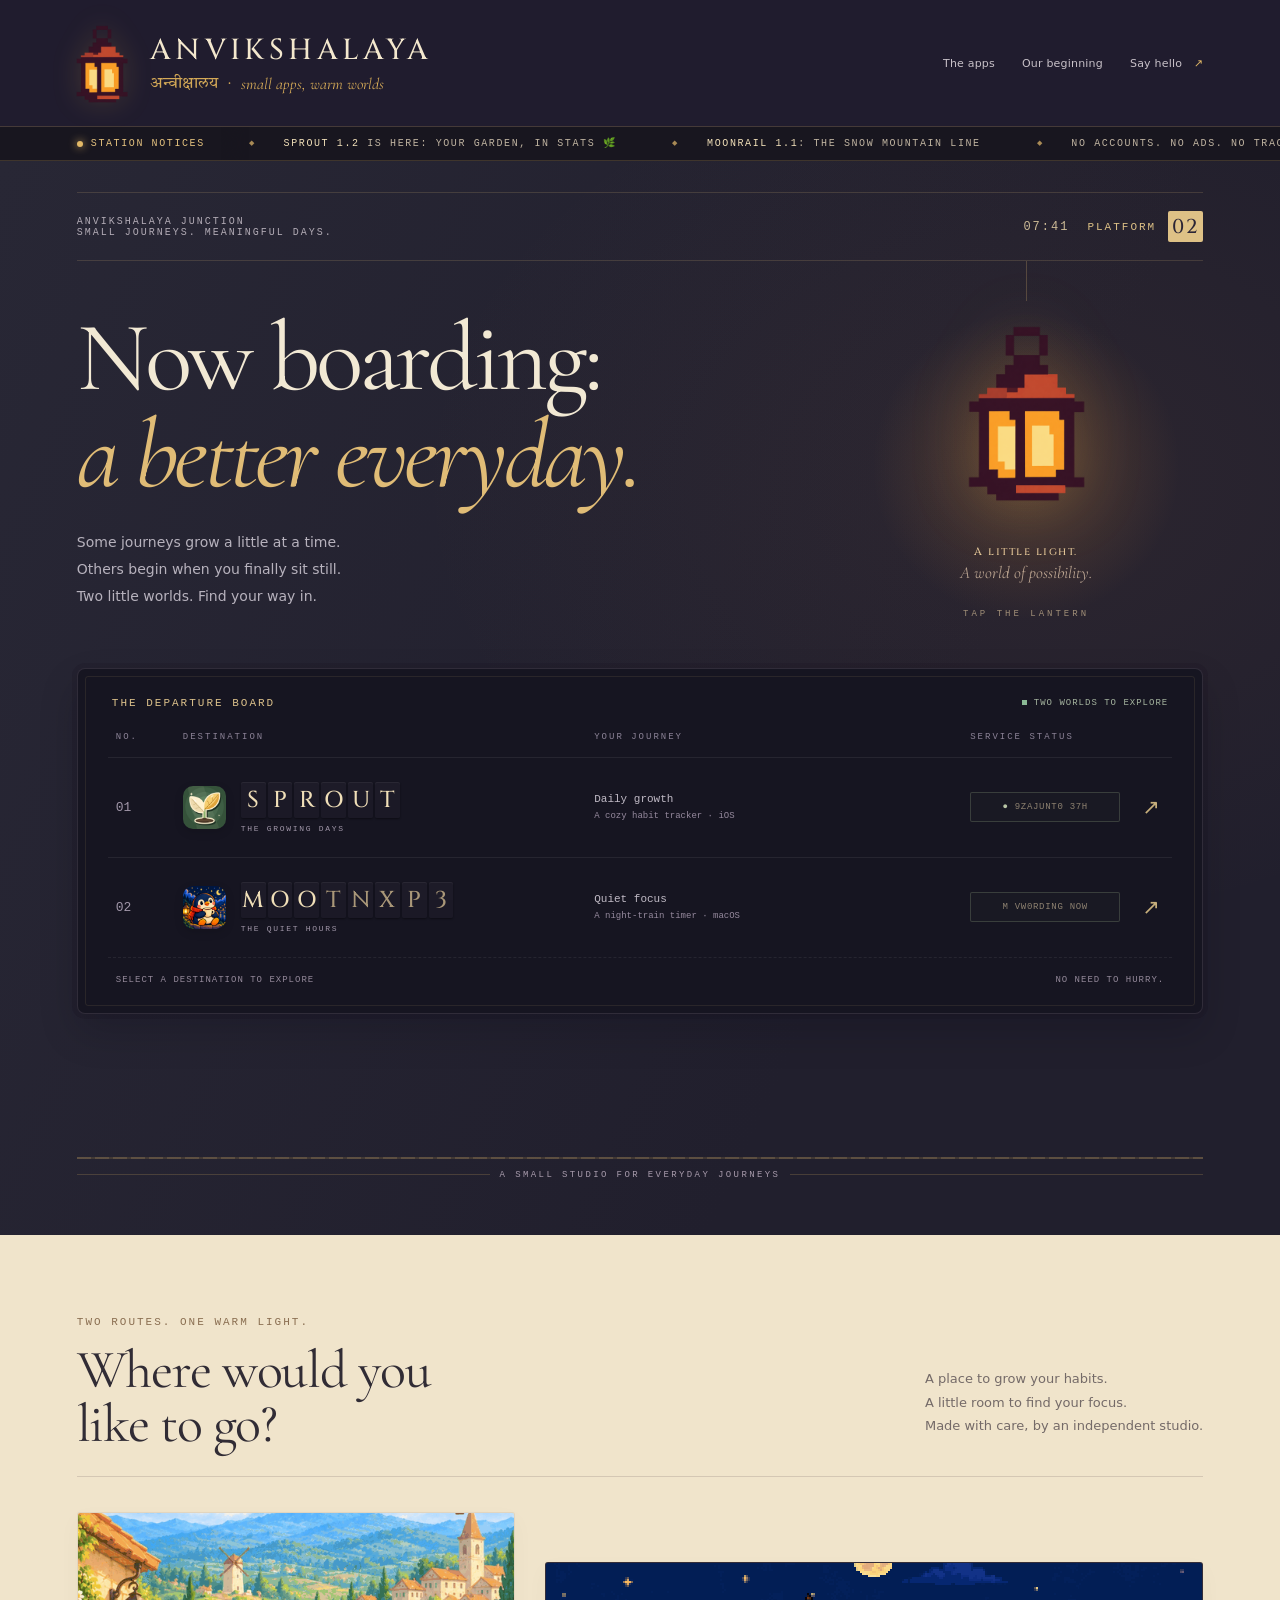
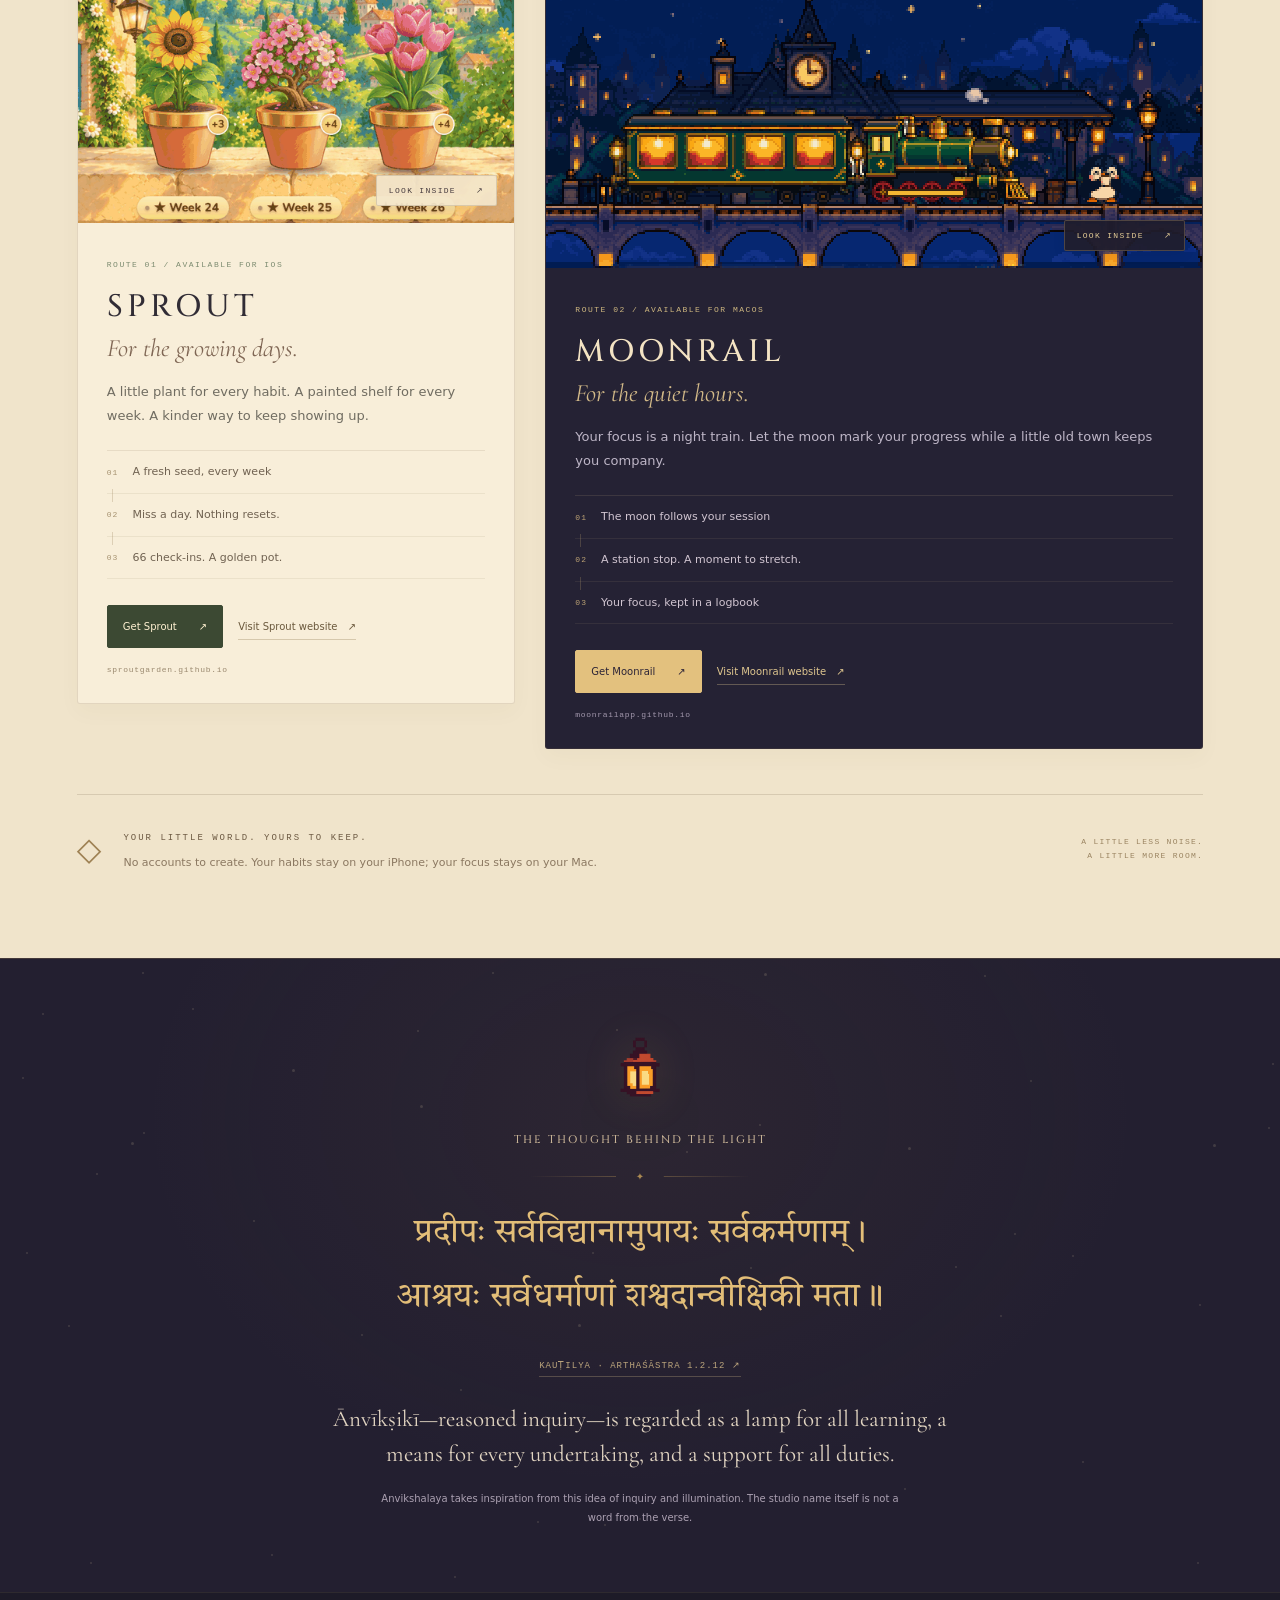
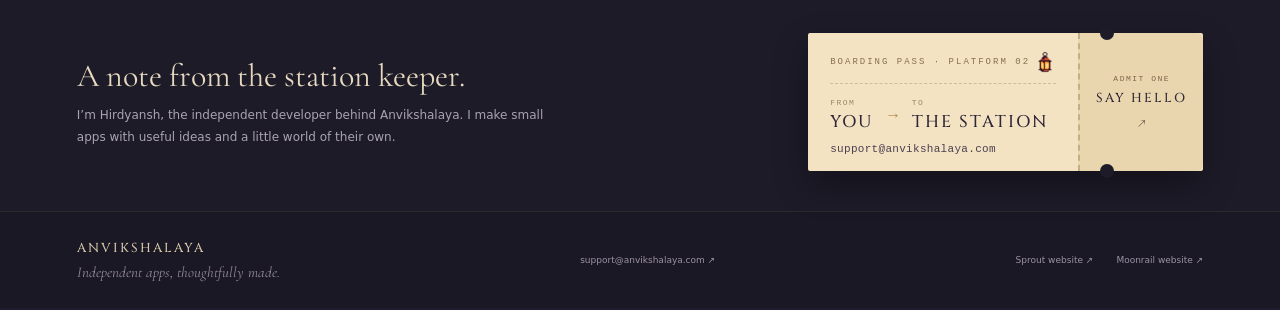
==== commit d6ad3de1: "Moonrail is live: boarding now, available for macOS, Mac App Store links Board status "● BOARDING NO" ====
--- a/index.html
+++ b/index.html
@@ -1,3 +1,3 @@
 <!doctype html><html lang="en"><head><meta charset="utf-8"><meta name="viewport" content="width=device-width,initial-scale=1"><title>Anvikshalaya — Small journeys. Meaningful days.</title><meta name="description" content="An independent app studio. Discover Sprout, a cozy iOS habit tracker, and Moonrail, a night-train focus timer for macOS."><link rel="canonical" href="https://anvikshalaya.com/"><meta name="theme-color" content="#201c2e"><meta property="og:type" content="website"><meta property="og:site_name" content="Anvikshalaya"><meta property="og:title" content="Anvikshalaya — Small journeys. Meaningful days."><meta property="og:description" content="An independent app studio. Sprout, a cozy iOS habit tracker, and Moonrail, a night-train focus timer for macOS."><meta property="og:url" content="https://anvikshalaya.com/"><meta property="og:image" content="https://anvikshalaya.com/assets/og-image.png"><meta property="og:image:width" content="1200"><meta property="og:image:height" content="630"><meta property="og:image:alt" content="Anvikshalaya — Now boarding: a better everyday."><meta name="twitter:card" content="summary_large_image"><link rel="icon" href="favicon.ico" sizes="any"><link rel="icon" type="image/png" sizes="32x32" href="assets/favicon-32.png"><link rel="icon" type="image/png" sizes="192x192" href="assets/favicon-192.png"><link rel="apple-touch-icon" href="assets/apple-touch-icon.png"><link rel="stylesheet" href="concepts.css"><link rel="preload" href="assets/fonts/cinzel-500.woff2" as="font" type="font/woff2" crossorigin><style>
 body{background:#151d22;color:#f1e7cb}nav{padding:19px 6%;background:#151d22;position:relative;z-index:2}.brand{font-size:27px;gap:19px;letter-spacing:-1px}.brand img{width:49px;height:74px;object-fit:contain}nav>div{gap:32px;color:#c6c8ba}nav>div a:hover{color:#edc273}.hero{padding:35px 6% 55px;position:relative;overflow:hidden;background:radial-gradient(ellipse at 78% 29%,#aa774b13,transparent 42%),linear-gradient(120deg,#223137,#172127 70%)}.station{display:flex;justify-content:space-between;align-items:center;border-top:1px solid #d5b67833;border-bottom:1px solid #d5b67833;padding:18px 0}.station .eyebrow{color:#aab8b1;font-size:10px}.clock{color:#edc273;font:11px monospace;letter-spacing:2px;display:flex;gap:12px;align-items:center}.clock b{display:grid;place-items:center;background:#edc273;color:#1e292b;width:35px;height:31px;border-radius:2px;font-size:20px}.intro{display:grid;grid-template-columns:1.6fr .7fr;gap:40px;align-items:center;padding:42px 0 30px}.hero h1{font:clamp(56px,6.8vw,96px)/1.03 Georgia,serif;letter-spacing:-4px;margin:0 0 25px}.hero h1 i{color:#dfb866}.hero p{color:#b7c2bc;line-height:1.8;font-size:15px;max-width:460px;margin:0}.lamp-sign{position:relative;text-align:center;align-self:stretch;display:flex;flex-direction:column;align-items:center;justify-content:center;min-height:300px}.lamp-sign:before{content:'';position:absolute;width:1px;height:52px;top:-42px;background:linear-gradient(#d7b57d11,#d7b57d88)}.lamp-sign img{width:133px;height:204px;object-fit:contain;filter:drop-shadow(0 0 35px #efb54529)}.lamp-sign span{font:9px monospace;letter-spacing:3px;color:#b5a184;margin-top:24px}.board{background:#0c1318;border:1px solid #53605f;border-radius:8px;padding:7px;box-shadow:0 16px 45px #0003,0 0 0 5px #0f191c44;margin-top:15px}.board-inner{padding:20px 22px 10px;border:1px solid #d2b7831c;border-radius:3px}.boardtitle{display:flex;justify-content:space-between;align-items:center;color:#e5ca8b;padding:0 4px 23px;font:11px monospace;letter-spacing:2px}.boardtitle small{font-size:9px;letter-spacing:1px;color:#96b6a0;display:flex;align-items:center;gap:7px}.live{display:inline-block;width:5px;height:5px;background:#8ab995}.boardhead,.departure{display:grid;grid-template-columns:45px 1.1fr 1fr 150px 22px;gap:22px;align-items:center}.boardhead{font:9px monospace;letter-spacing:2px;color:#768c90;padding:0 8px 15px}.departure{width:100%;background:transparent;border:0;border-top:1px solid #fff1;text-align:left;padding:24px 8px;color:#eed18b;transition:background .25s}.departure:hover{background:#e6bd630c}.departure>.number{font:13px monospace;color:#6a8186}.destination{display:flex;gap:15px;align-items:center}.destination img{width:43px;height:43px;object-fit:contain;border-radius:10px}.departure strong{font:22px monospace;letter-spacing:2px;display:block}.departure .route{font:8px monospace;letter-spacing:1.4px;color:#768e8e;display:block;margin-top:6px}.departure .service{color:#b3c0b9;font:11px monospace;line-height:1.7}.departure .service span{color:#6f858b;display:block;font-size:9px}.departure .status{font:9px monospace;letter-spacing:.7px;color:#a9c6aa;border:1px solid #8db18b3b;padding:9px 10px;text-align:center;white-space:nowrap;border-radius:2px}.departure .status.soon{color:#d6bc80;border-color:#d6bc8038}.departure .arrow{font-size:21px;color:#778f91}.boardfoot{display:flex;justify-content:space-between;color:#708789;font:9px monospace;letter-spacing:1px;padding:17px 8px 10px;border-top:1px dashed #fff1}.platform-line{display:flex;gap:10px;align-items:center;margin-top:28px;font:9px monospace;letter-spacing:2px;color:#8a9a93}.platform-line:before,.platform-line:after{content:'';height:1px;background:#b3935644;flex:1}.journeys{background:#e9dfc5;color:#293d37;padding:70px 6% 80px}.journeyhead{display:flex;justify-content:space-between;gap:30px;align-items:end;border-bottom:1px solid #293d3733;padding-bottom:25px;margin-bottom:35px}.journeyhead h2{font:44px/1.1 Georgia,serif;letter-spacing:-1.5px;margin:14px 0 0}.journeyhead p{max-width:300px;font-size:13px;line-height:1.8;color:#657168}.journey-grid{display:grid;grid-template-columns:.8fr 1.2fr;gap:30px;align-items:start}.journey{border:1px solid #293d3733;border-radius:5px;overflow:hidden;background:#f1e8d1}.journey button{border:0;padding:0;text-align:left;width:100%;background:transparent;display:block}.journey-art{height:310px;overflow:hidden;background:#d5dfc3}.journey-art img{width:100%;height:100%;object-fit:cover;object-position:center 61%;transition:transform .6s}.journey button:hover .journey-art img{transform:scale(1.04)}.journey.night{background:#1b2630;color:#f1e7cb;margin-top:50px}.night .journey-art{height:305px;background:#111329}.night .journey-art img{object-fit:contain}.journey-copy{padding:26px}.journey-copy .eyebrow{font-size:9px;letter-spacing:1.5px;color:#7c8b70}.night .eyebrow{color:#cfb880}.journey h3{font:33px/1.1 Georgia,serif;letter-spacing:-1px;margin:15px 0}.journey p{font-size:13px;line-height:1.8;max-width:330px;color:#617065}.night p{color:#b7c3c0}.journey .link{display:block;font:10px monospace;letter-spacing:1px;margin-top:25px}.origin{border-top:1px solid #b79a5b55;background:radial-gradient(ellipse at 50% 35%,#53624d22,transparent 65%),#1b282b;padding:75px 7%}.origin-mark{width:46px;height:70px;object-fit:contain;display:block;margin:0 auto 27px}.origin .eyebrow{font-size:9px;color:#a4b1a3}.origin blockquote{color:#e9bf75;font-size:clamp(24px,2.7vw,37px);line-height:2;margin:23px 0}.origin p{font-size:15px;color:#c0c9bd}.origin small{font-size:11px;color:#a9b5aa;opacity:1}.source{font-size:9px;color:#bfab7b}.studio-note{padding:40px 6%;background:#172226;display:flex;gap:50px;justify-content:space-between;align-items:center}.studio-note h3{font:26px Georgia,serif;margin:0 0 10px}.studio-note p{color:#a5b3a9;font-size:12px;line-height:1.8;max-width:470px;margin:0}.studio-note a{font:11px monospace;color:#d7bc7a;white-space:nowrap}footer{padding:23px 6%;font-size:9px;color:#7f938c;border-color:#aaa2}.inside .eyebrow{font-size:10px}.inside h2{margin-top:24px}.inside .cta{background:#2d453a}.close:hover{background:#e8d9b9}@media(min-width:1500px){.hero,.journeys,.origin,.studio-note{padding-left:max(6%,calc((100vw - 1320px)/2));padding-right:max(6%,calc((100vw - 1320px)/2))}}@media(max-width:800px){.brand{font-size:23px;gap:13px}.brand img{width:40px;height:62px}.intro{grid-template-columns:1fr 140px;gap:15px}.hero h1{font-size:59px;letter-spacing:-2.8px}.lamp-sign{min-height:230px}.lamp-sign img{width:102px;height:160px}.lamp-sign span{font-size:7px;letter-spacing:1.5px}.boardhead,.departure{grid-template-columns:25px 1fr 115px 16px;gap:12px}.boardhead>:nth-child(3),.departure>.service{display:none}.departure strong{font-size:18px}.destination img{width:35px;height:35px}.destination{gap:10px}.departure .status{font-size:8px;padding:8px 6px}.journey-art{height:270px}.journey-grid{gap:20px}.night .journey-art{height:240px}.journey-copy{padding:21px}.journey h3{font-size:29px}}@media(max-width:560px){nav{padding:15px 5%}.brand{font-size:20px;gap:12px}.brand img{width:35px;height:54px}nav>div{gap:15px;font-size:9px}.hero{padding:23px 5% 35px}.station{padding:15px 0}.station .eyebrow{font-size:8px;letter-spacing:1px;max-width:180px;line-height:1.8}.clock{font-size:8px;letter-spacing:1px;gap:8px}.clock b{width:29px;height:27px;font-size:17px}.intro{grid-template-columns:1fr 75px;gap:6px;padding:35px 0 24px}.hero h1{font-size:42px;letter-spacing:-2px;margin-bottom:20px}.hero p{font-size:12px;line-height:1.85;max-width:255px}.lamp-sign{min-height:200px;justify-content:flex-start;padding-top:10px}.lamp-sign img{width:70px;height:110px}.lamp-sign:before{top:-35px;height:40px}.lamp-sign span{font-size:6px;line-height:1.8;max-width:65px;margin-top:15px}.board{padding:4px;border-radius:5px}.board-inner{padding:17px 8px 7px}.boardtitle{font-size:9px;letter-spacing:1px;padding-bottom:22px}.boardtitle small{font-size:7px;letter-spacing:0}.boardhead,.departure{grid-template-columns:18px 1fr 93px;gap:7px}.boardhead>:last-child,.departure>.arrow{display:none}.boardhead{font-size:7px;letter-spacing:1px}.departure{padding:20px 6px}.departure strong{font-size:14px;letter-spacing:1px}.departure .number{font-size:10px}.departure .route{font-size:7px;letter-spacing:.4px}.destination{gap:7px}.destination img{width:27px;height:27px;border-radius:6px}.departure .status{font-size:7px;letter-spacing:0;padding:8px 4px}.boardfoot{font-size:7px;letter-spacing:.4px;gap:10px;line-height:1.7}.platform-line{font-size:7px;letter-spacing:1px}.journeys{padding:45px 6%}.journeyhead{display:block;margin-bottom:25px}.journeyhead h2{font-size:36px}.journeyhead p{max-width:100%;font-size:12px}.journey-grid{grid-template-columns:1fr;gap:22px}.journey.night{margin-top:0}.journey-art{height:330px}.night .journey-art{height:auto}.night .journey-art img{height:auto;display:block}.origin{padding:55px 6%}.origin blockquote{font-size:22px;line-height:2}.origin p{font-size:13px}.origin small{font-size:10px}.studio-note{padding:32px 6%;display:block}.studio-note a{display:inline-block;margin-top:20px}footer{font-size:9px;gap:14px}}
-</style><link rel="stylesheet" href="platform-brand.css"><link rel="stylesheet" href="station.css?v=2"></head><body id="top"><a class="skip" href="#apps">Skip to the apps</a><nav aria-label="Main navigation"><a class="brand" href="#top" aria-label="Anvikshalaya home"><span class="brand-symbol"><img src="assets/lantern-original.png" alt=""></span><span class="brand-lettering"><span class="brand-name">ANVIKSHALAYA</span><span class="brand-sub"><span lang="sa">अन्वीक्षालय</span><span class="brand-dot">·</span><em>small apps, warm worlds</em></span></span></a><div class="nav-links"><a href="#apps">The apps</a><a href="#origin">Our beginning</a><a class="nav-contact" href="mailto:support@anvikshalaya.com">Say hello <span>↗</span></a></div></nav><div class="notices" role="region" aria-label="Station notices"><span class="notices-label"><i></i>Station notices</span><div class="notices-track"><span><b>Sprout 1.2</b> is here: your garden, in stats 🌿</span><span><b>Moonrail 1.1</b>: the Snow Mountain Line</span><span>No accounts. No ads. No tracking.</span><span>Your data stays on your device</span><span>Made with care by <b>Hirdyansh</b></span><span aria-hidden="true"><b>Sprout 1.2</b> is here: your garden, in stats 🌿</span><span aria-hidden="true"><b>Moonrail 1.1</b>: the Snow Mountain Line</span><span aria-hidden="true">No accounts. No ads. No tracking.</span><span aria-hidden="true">Your data stays on your device</span><span aria-hidden="true">Made with care by <b>Hirdyansh</b></span></div></div><main><section class="hero" id="apps"><div class="station"><span class="eyebrow">Anvikshalaya junction<br>Small journeys. Meaningful days.</span><span class="clock"><span class="ist" aria-label="Current time"><span><span class="hh">--</span><span class="colon">:</span><span class="mm">--</span></span></span>PLATFORM <b>02</b></span></div><div class="intro"><div><h1>Now boarding:<br><i>a better everyday.</i></h1><p>Some journeys grow a little at a time.<br>Others begin when you finally sit still.<br>Two little worlds. Find your way in.</p></div><div class="lamp-sign"><div class="lamp-glow" aria-hidden="true"></div><div class="embers" aria-hidden="true"></div><button class="lantern-btn" type="button" aria-pressed="false" aria-label="Dim the lantern"><img src="assets/lantern-original.png" alt="Anvikshalaya's original amber pixel lantern"></button><span class="lamp-caption">A little light.<br><em>A world of possibility.</em></span><span class="lamp-hint" aria-hidden="true">TAP THE LANTERN</span></div></div><div class="board"><div class="board-inner"><div class="boardtitle"><span>THE DEPARTURE BOARD</span><small><i class="live"></i> TWO WORLDS TO EXPLORE</small></div><div class="boardhead"><span>NO.</span><span>DESTINATION</span><span>YOUR JOURNEY</span><span>SERVICE STATUS</span><span></span></div><button class="departure" data-app="sprout" aria-label="Explore Sprout, available for iOS"><span class="number">01</span><span class="destination"><img src="assets/sprout-icon.png" alt=""><span><strong>SPROUT</strong><small class="route">THE GROWING DAYS</small></span></span><span class="service">Daily growth<span>A cozy habit tracker · iOS</span></span><span class="status">● BOARDING NOW</span><span class="arrow">↗</span></button><button class="departure" data-app="moonrail" aria-label="Explore Moonrail, coming soon to macOS"><span class="number">02</span><span class="destination"><img src="assets/moonrail-icon.png" alt=""><span><strong>MOONRAIL</strong><small class="route">THE QUIET HOURS</small></span></span><span class="service">Quiet focus<span>A night-train timer · macOS</span></span><span class="status soon">◌ ARRIVING SOON</span><span class="arrow">↗</span></button><div class="boardfoot"><span>SELECT A DESTINATION TO EXPLORE</span><span>NO NEED TO HURRY.</span></div></div></div><div class="platform-line">A SMALL STUDIO FOR EVERYDAY JOURNEYS<i class="rail" aria-hidden="true"></i><div class="train" aria-hidden="true"><div class="tr"><img class="tr-body" src="assets/train/train.png" alt=""><i class="wh s" style="--x:17"></i><i class="wh s" style="--x:34"></i><i class="wh s" style="--x:88"></i><i class="wh s" style="--x:106"></i><i class="wh s" style="--x:192"></i><i class="wh b" style="--x:135"></i><i class="wh b" style="--x:148"></i><i class="wh b" style="--x:160"></i><i class="wh b" style="--x:172"></i><i class="rod dark"></i><i class="rod gold"></i><i class="beam"></i><i class="puff"></i><i class="puff p2"></i><i class="puff p3"></i></div></div></div></section><section class="journeys"><div class="journeyhead"><div><span class="eyebrow">Two routes. One warm light.</span><h2>Where would you<br>like to go?</h2></div><p>A place to grow your habits.<br>A little room to find your focus.<br>Made with care, by an independent studio.</p></div><div class="journey-grid"><article class="journey"><button class="art-preview" data-app="sprout" aria-label="Preview Sprout screenshots"><div class="journey-art"><img src="assets/sprout-shelf.png" alt="Sprout's actual shelf screen with a sunny garden and weekly plants" loading="lazy" width="560" height="1217"></div><span class="preview-tag">LOOK INSIDE <span>↗</span></span></button><div class="journey-copy"><span class="eyebrow">ROUTE 01 / AVAILABLE FOR iOS</span><h3 class="app-heading">Sprout</h3><span class="app-poetry">For the growing days.</span><p>A little plant for every habit. A painted shelf for every week. A kinder way to keep showing up.</p><ul class="route-stops"><li><span>01</span>A fresh seed, every week</li><li><span>02</span>Miss a day. Nothing resets.</li><li><span>03</span>66 check-ins. A golden pot.</li></ul><div class="journey-actions"><a class="app-primary" href="https://apps.apple.com/us/app/sprout-cozy-habit-tracker/id6821127488" target="_blank" rel="noopener noreferrer">Get Sprout <span>↗</span></a><a class="app-site" href="https://sproutgarden.github.io/index.html" target="_blank" rel="noopener noreferrer" aria-label="Visit Sprout website, opens in a new tab">Visit Sprout website <span>↗</span></a></div><span class="domain">sproutgarden.github.io</span></div></article><article class="journey night"><button class="art-preview" data-app="moonrail" aria-label="Preview Moonrail screenshots"><div class="journey-art station-art"><img src="assets/moonrail-station.png" alt="Moonrail's original pixel-art train at a moonlit station, with Momo on the platform" loading="lazy" width="332" height="208"></div><span class="preview-tag">LOOK INSIDE <span>↗</span></span></button><div class="journey-copy"><span class="eyebrow">ROUTE 02 / COMING SOON TO macOS</span><h3 class="app-heading">Moonrail</h3><span class="app-poetry">For the quiet hours.</span><p>Your focus is a night train. Let the moon mark your progress while a little old town keeps you company.</p><ul class="route-stops"><li><span>01</span>The moon follows your session</li><li><span>02</span>A station stop. A moment to stretch.</li><li><span>03</span>Your focus, kept in a logbook</li></ul><div class="journey-actions"><button class="app-primary" data-app="moonrail">Explore Moonrail <span>↗</span></button><a class="app-site" href="https://moonrailapp.github.io/" target="_blank" rel="noopener noreferrer" aria-label="Visit Moonrail website, opens in a new tab">Visit Moonrail website <span>↗</span></a></div><span class="domain">moonrailapp.github.io</span></div></article></div><div class="quiet-promise"><span class="promise-mark" aria-hidden="true">◇</span><div><span class="eyebrow">Your little world. Yours to keep.</span><p>No accounts to create. Your habits stay on your iPhone; your focus stays on your Mac.</p></div><span class="promise-end">A LITTLE LESS NOISE.<br>A LITTLE MORE ROOM.</span></div></section></main><section class="origin" id="origin"><div class="sky" aria-hidden="true"></div><img class="origin-mark" src="assets/lantern-original.png" alt=""><span class="eyebrow">The thought behind the light</span><div class="origin-rule" aria-hidden="true">✦</div><blockquote lang="sa">प्रदीपः सर्वविद्यानामुपायः सर्वकर्मणाम् ।<br>आश्रयः सर्वधर्माणां शश्वदान्वीक्षिकी मता ॥</blockquote><a class="source" href="https://www.wisdomlib.org/hinduism/book/kautilya-arthashastra-sanskrit/d/doc905503.html" target="_blank" rel="noopener">Kauṭilya · Arthaśāstra 1.2.12 ↗</a><p>Ānvīkṣikī—reasoned inquiry—is regarded as a lamp for all learning, a means for every undertaking, and a support for all duties.</p><small>Anvikshalaya takes inspiration from this idea of inquiry and illumination. The studio name itself is not a word from the verse.</small></section><section class="studio-note"><div><h3>A note from the station keeper.</h3><p>I’m Hirdyansh, the independent developer behind Anvikshalaya. I make small apps with useful ideas and a little world of their own.</p></div><a class="pass" href="mailto:support@anvikshalaya.com" aria-label="Say hello: email support@anvikshalaya.com"><span class="pass-main"><span class="pass-top"><span>BOARDING PASS · PLATFORM 02</span><img src="assets/lantern-original.png" alt=""></span><span class="pass-route"><span class="stop"><span>FROM</span><b>YOU</b></span><span class="arr">→</span><span class="stop"><span>TO</span><b>THE STATION</b></span></span><span class="pass-mail">support@anvikshalaya.com</span></span><span class="pass-stub"><span>ADMIT ONE</span><b>SAY HELLO</b><em>↗</em></span></a></section><footer><span class="footer-brand">ANVIKSHALAYA <small>Independent apps, thoughtfully made.</small></span><a href="mailto:support@anvikshalaya.com">support@anvikshalaya.com ↗</a><div class="footer-apps"><a href="https://sproutgarden.github.io/index.html" target="_blank" rel="noopener noreferrer">Sprout website ↗</a><a href="https://moonrailapp.github.io/" target="_blank" rel="noopener noreferrer">Moonrail website ↗</a></div></footer><dialog id="sprout" aria-labelledby="sprout-heading"><button class="close" aria-label="Close">×</button><div class="inside"><div class="modal-brand"><img src="assets/sprout-icon.png" alt=""><div><span class="eyebrow">iOS · Available now</span><h2 id="sprout-heading" class="modal-appname">Sprout</h2></div></div><h3 class="modal-poetry">A little growth. Every day.</h3><p>Every habit is a little plant. Each check-in helps it grow, and each week leaves a pot on your shelf. Miss a day and nothing dies or resets; the next week brings a fresh seed.</p><div class="detail-facts"><div><span>01 / GROW</span><h4>A little sunlight, earned.</h4><p>Check-ins earn Sunlight to spend on seeds and painted scenes.</p></div><div><span>02 / KEEP</span><h4>A pot that turns to gold.</h4><p>Every check-in counts toward 66, across every week.</p></div></div><div class="modal-actions"><a class="cta" href="https://apps.apple.com/us/app/sprout-cozy-habit-tracker/id6821127488" target="_blank" rel="noopener noreferrer">Download on the App Store ↗</a><a class="modal-site" href="https://sproutgarden.github.io/index.html" target="_blank" rel="noopener noreferrer">Visit Sprout website ↗</a></div><div class="shots"><img src="assets/sprout-shelf.png" width="560" height="1217" alt="Sprout shelf screen" loading="lazy"><img src="assets/sprout-detail.png" alt="Sprout habit detail screen" loading="lazy"><img src="assets/sprout-2.jpg" alt="Sprout app preview" loading="lazy"><img src="assets/sprout-3.jpg" alt="Sprout app preview" loading="lazy"></div></div></dialog><dialog id="moonrail" aria-labelledby="moonrail-heading"><button class="close" aria-label="Close">×</button><div class="inside"><div class="modal-brand"><img src="assets/moonrail-icon.png" alt=""><div><span class="eyebrow">macOS · Coming soon</span><h2 id="moonrail-heading" class="modal-appname">Moonrail</h2></div></div><h3 class="modal-poetry">Your focus has a window seat.</h3><p>A cozy pixel focus timer for your Mac’s menu bar. The moon crosses the sky as your session goes on. Arrive at a station, hear a soft chime, and take a breather with Momo.</p><div class="detail-facts"><div><span>01 / RIDE</span><h4>Find your quiet rhythm.</h4><p>Focus sessions and station breaks, with a little train for company.</p></div><div><span>02 / REMEMBER</span><h4>Every mile, in the logbook.</h4><p>Look back at your focus by day, week, and month.</p></div></div><div class="modal-actions"><a class="cta" href="https://moonrailapp.github.io/" target="_blank" rel="noopener noreferrer">Visit Moonrail website ↗</a><span class="release-note">Coming soon · Submitted for App Store review</span></div><div class="wide-shots"><img src="assets/moonrail-1.jpg" alt="Moonrail night train timer" loading="lazy"><img src="assets/moonrail-2.jpg" alt="Moonrail in the menu bar" loading="lazy"></div></div></dialog><script>document.querySelectorAll('[data-app]').forEach(b=>b.onclick=()=>document.getElementById(b.dataset.app).showModal());document.querySelectorAll('dialog').forEach(d=>{d.querySelector('.close').onclick=()=>d.close();d.addEventListener('click',e=>{const r=d.getBoundingClientRect();if(e.target===d&&(e.clientX<r.left||e.clientX>r.right||e.clientY<r.top||e.clientY>r.bottom))d.close()})});</script><script src="station.js?v=3" defer></script></body></html>+</style><link rel="stylesheet" href="platform-brand.css"><link rel="stylesheet" href="station.css?v=2"></head><body id="top"><a class="skip" href="#apps">Skip to the apps</a><nav aria-label="Main navigation"><a class="brand" href="#top" aria-label="Anvikshalaya home"><span class="brand-symbol"><img src="assets/lantern-original.png" alt=""></span><span class="brand-lettering"><span class="brand-name">ANVIKSHALAYA</span><span class="brand-sub"><span lang="sa">अन्वीक्षालय</span><span class="brand-dot">·</span><em>small apps, warm worlds</em></span></span></a><div class="nav-links"><a href="#apps">The apps</a><a href="#origin">Our beginning</a><a class="nav-contact" href="mailto:support@anvikshalaya.com">Say hello <span>↗</span></a></div></nav><div class="notices" role="region" aria-label="Station notices"><span class="notices-label"><i></i>Station notices</span><div class="notices-track"><span><b>Sprout 1.2</b> is here: your garden, in stats 🌿</span><span><b>Moonrail 1.1</b>: the Snow Mountain Line</span><span>No accounts. No ads. No tracking.</span><span>Your data stays on your device</span><span>Made with care by <b>Hirdyansh</b></span><span aria-hidden="true"><b>Sprout 1.2</b> is here: your garden, in stats 🌿</span><span aria-hidden="true"><b>Moonrail 1.1</b>: the Snow Mountain Line</span><span aria-hidden="true">No accounts. No ads. No tracking.</span><span aria-hidden="true">Your data stays on your device</span><span aria-hidden="true">Made with care by <b>Hirdyansh</b></span></div></div><main><section class="hero" id="apps"><div class="station"><span class="eyebrow">Anvikshalaya junction<br>Small journeys. Meaningful days.</span><span class="clock"><span class="ist" aria-label="Current time"><span><span class="hh">--</span><span class="colon">:</span><span class="mm">--</span></span></span>PLATFORM <b>02</b></span></div><div class="intro"><div><h1>Now boarding:<br><i>a better everyday.</i></h1><p>Some journeys grow a little at a time.<br>Others begin when you finally sit still.<br>Two little worlds. Find your way in.</p></div><div class="lamp-sign"><div class="lamp-glow" aria-hidden="true"></div><div class="embers" aria-hidden="true"></div><button class="lantern-btn" type="button" aria-pressed="false" aria-label="Dim the lantern"><img src="assets/lantern-original.png" alt="Anvikshalaya's original amber pixel lantern"></button><span class="lamp-caption">A little light.<br><em>A world of possibility.</em></span><span class="lamp-hint" aria-hidden="true">TAP THE LANTERN</span></div></div><div class="board"><div class="board-inner"><div class="boardtitle"><span>THE DEPARTURE BOARD</span><small><i class="live"></i> TWO WORLDS TO EXPLORE</small></div><div class="boardhead"><span>NO.</span><span>DESTINATION</span><span>YOUR JOURNEY</span><span>SERVICE STATUS</span><span></span></div><button class="departure" data-app="sprout" aria-label="Explore Sprout, available for iOS"><span class="number">01</span><span class="destination"><img src="assets/sprout-icon.png" alt=""><span><strong>SPROUT</strong><small class="route">THE GROWING DAYS</small></span></span><span class="service">Daily growth<span>A cozy habit tracker · iOS</span></span><span class="status">● BOARDING NOW</span><span class="arrow">↗</span></button><button class="departure" data-app="moonrail" aria-label="Explore Moonrail, available for macOS"><span class="number">02</span><span class="destination"><img src="assets/moonrail-icon.png" alt=""><span><strong>MOONRAIL</strong><small class="route">THE QUIET HOURS</small></span></span><span class="service">Quiet focus<span>A night-train timer · macOS</span></span><span class="status">● BOARDING NOW</span><span class="arrow">↗</span></button><div class="boardfoot"><span>SELECT A DESTINATION TO EXPLORE</span><span>NO NEED TO HURRY.</span></div></div></div><div class="platform-line">A SMALL STUDIO FOR EVERYDAY JOURNEYS<i class="rail" aria-hidden="true"></i><div class="train" aria-hidden="true"><div class="tr"><img class="tr-body" src="assets/train/train.png" alt=""><i class="wh s" style="--x:17"></i><i class="wh s" style="--x:34"></i><i class="wh s" style="--x:88"></i><i class="wh s" style="--x:106"></i><i class="wh s" style="--x:192"></i><i class="wh b" style="--x:135"></i><i class="wh b" style="--x:148"></i><i class="wh b" style="--x:160"></i><i class="wh b" style="--x:172"></i><i class="rod dark"></i><i class="rod gold"></i><i class="beam"></i><i class="puff"></i><i class="puff p2"></i><i class="puff p3"></i></div></div></div></section><section class="journeys"><div class="journeyhead"><div><span class="eyebrow">Two routes. One warm light.</span><h2>Where would you<br>like to go?</h2></div><p>A place to grow your habits.<br>A little room to find your focus.<br>Made with care, by an independent studio.</p></div><div class="journey-grid"><article class="journey"><button class="art-preview" data-app="sprout" aria-label="Preview Sprout screenshots"><div class="journey-art"><img src="assets/sprout-shelf.png" alt="Sprout's actual shelf screen with a sunny garden and weekly plants" loading="lazy" width="560" height="1217"></div><span class="preview-tag">LOOK INSIDE <span>↗</span></span></button><div class="journey-copy"><span class="eyebrow">ROUTE 01 / AVAILABLE FOR iOS</span><h3 class="app-heading">Sprout</h3><span class="app-poetry">For the growing days.</span><p>A little plant for every habit. A painted shelf for every week. A kinder way to keep showing up.</p><ul class="route-stops"><li><span>01</span>A fresh seed, every week</li><li><span>02</span>Miss a day. Nothing resets.</li><li><span>03</span>66 check-ins. A golden pot.</li></ul><div class="journey-actions"><a class="app-primary" href="https://apps.apple.com/us/app/sprout-cozy-habit-tracker/id6821127488" target="_blank" rel="noopener noreferrer">Get Sprout <span>↗</span></a><a class="app-site" href="https://sproutgarden.github.io/index.html" target="_blank" rel="noopener noreferrer" aria-label="Visit Sprout website, opens in a new tab">Visit Sprout website <span>↗</span></a></div><span class="domain">sproutgarden.github.io</span></div></article><article class="journey night"><button class="art-preview" data-app="moonrail" aria-label="Preview Moonrail screenshots"><div class="journey-art station-art"><img src="assets/moonrail-station.png" alt="Moonrail's original pixel-art train at a moonlit station, with Momo on the platform" loading="lazy" width="332" height="208"></div><span class="preview-tag">LOOK INSIDE <span>↗</span></span></button><div class="journey-copy"><span class="eyebrow">ROUTE 02 / AVAILABLE FOR macOS</span><h3 class="app-heading">Moonrail</h3><span class="app-poetry">For the quiet hours.</span><p>Your focus is a night train. Let the moon mark your progress while a little old town keeps you company.</p><ul class="route-stops"><li><span>01</span>The moon follows your session</li><li><span>02</span>A station stop. A moment to stretch.</li><li><span>03</span>Your focus, kept in a logbook</li></ul><div class="journey-actions"><a class="app-primary" href="https://apps.apple.com/app/id6825285412" target="_blank" rel="noopener noreferrer">Get Moonrail <span>↗</span></a><a class="app-site" href="https://moonrailapp.github.io/" target="_blank" rel="noopener noreferrer" aria-label="Visit Moonrail website, opens in a new tab">Visit Moonrail website <span>↗</span></a></div><span class="domain">moonrailapp.github.io</span></div></article></div><div class="quiet-promise"><span class="promise-mark" aria-hidden="true">◇</span><div><span class="eyebrow">Your little world. Yours to keep.</span><p>No accounts to create. Your habits stay on your iPhone; your focus stays on your Mac.</p></div><span class="promise-end">A LITTLE LESS NOISE.<br>A LITTLE MORE ROOM.</span></div></section></main><section class="origin" id="origin"><div class="sky" aria-hidden="true"></div><img class="origin-mark" src="assets/lantern-original.png" alt=""><span class="eyebrow">The thought behind the light</span><div class="origin-rule" aria-hidden="true">✦</div><blockquote lang="sa">प्रदीपः सर्वविद्यानामुपायः सर्वकर्मणाम् ।<br>आश्रयः सर्वधर्माणां शश्वदान्वीक्षिकी मता ॥</blockquote><a class="source" href="https://www.wisdomlib.org/hinduism/book/kautilya-arthashastra-sanskrit/d/doc905503.html" target="_blank" rel="noopener">Kauṭilya · Arthaśāstra 1.2.12 ↗</a><p>Ānvīkṣikī—reasoned inquiry—is regarded as a lamp for all learning, a means for every undertaking, and a support for all duties.</p><small>Anvikshalaya takes inspiration from this idea of inquiry and illumination. The studio name itself is not a word from the verse.</small></section><section class="studio-note"><div><h3>A note from the station keeper.</h3><p>I’m Hirdyansh, the independent developer behind Anvikshalaya. I make small apps with useful ideas and a little world of their own.</p></div><a class="pass" href="mailto:support@anvikshalaya.com" aria-label="Say hello: email support@anvikshalaya.com"><span class="pass-main"><span class="pass-top"><span>BOARDING PASS · PLATFORM 02</span><img src="assets/lantern-original.png" alt=""></span><span class="pass-route"><span class="stop"><span>FROM</span><b>YOU</b></span><span class="arr">→</span><span class="stop"><span>TO</span><b>THE STATION</b></span></span><span class="pass-mail">support@anvikshalaya.com</span></span><span class="pass-stub"><span>ADMIT ONE</span><b>SAY HELLO</b><em>↗</em></span></a></section><footer><span class="footer-brand">ANVIKSHALAYA <small>Independent apps, thoughtfully made.</small></span><a href="mailto:support@anvikshalaya.com">support@anvikshalaya.com ↗</a><div class="footer-apps"><a href="https://sproutgarden.github.io/index.html" target="_blank" rel="noopener noreferrer">Sprout website ↗</a><a href="https://moonrailapp.github.io/" target="_blank" rel="noopener noreferrer">Moonrail website ↗</a></div></footer><dialog id="sprout" aria-labelledby="sprout-heading"><button class="close" aria-label="Close">×</button><div class="inside"><div class="modal-brand"><img src="assets/sprout-icon.png" alt=""><div><span class="eyebrow">iOS · Available now</span><h2 id="sprout-heading" class="modal-appname">Sprout</h2></div></div><h3 class="modal-poetry">A little growth. Every day.</h3><p>Every habit is a little plant. Each check-in helps it grow, and each week leaves a pot on your shelf. Miss a day and nothing dies or resets; the next week brings a fresh seed.</p><div class="detail-facts"><div><span>01 / GROW</span><h4>A little sunlight, earned.</h4><p>Check-ins earn Sunlight to spend on seeds and painted scenes.</p></div><div><span>02 / KEEP</span><h4>A pot that turns to gold.</h4><p>Every check-in counts toward 66, across every week.</p></div></div><div class="modal-actions"><a class="cta" href="https://apps.apple.com/us/app/sprout-cozy-habit-tracker/id6821127488" target="_blank" rel="noopener noreferrer">Download on the App Store ↗</a><a class="modal-site" href="https://sproutgarden.github.io/index.html" target="_blank" rel="noopener noreferrer">Visit Sprout website ↗</a></div><div class="shots"><img src="assets/sprout-shelf.png" width="560" height="1217" alt="Sprout shelf screen" loading="lazy"><img src="assets/sprout-detail.png" alt="Sprout habit detail screen" loading="lazy"><img src="assets/sprout-2.jpg" alt="Sprout app preview" loading="lazy"><img src="assets/sprout-3.jpg" alt="Sprout app preview" loading="lazy"></div></div></dialog><dialog id="moonrail" aria-labelledby="moonrail-heading"><button class="close" aria-label="Close">×</button><div class="inside"><div class="modal-brand"><img src="assets/moonrail-icon.png" alt=""><div><span class="eyebrow">macOS · Available now</span><h2 id="moonrail-heading" class="modal-appname">Moonrail</h2></div></div><h3 class="modal-poetry">Your focus has a window seat.</h3><p>A cozy pixel focus timer for your Mac’s menu bar. The moon crosses the sky as your session goes on. Arrive at a station, hear a soft chime, and take a breather with Momo.</p><div class="detail-facts"><div><span>01 / RIDE</span><h4>Find your quiet rhythm.</h4><p>Focus sessions and station breaks, with a little train for company.</p></div><div><span>02 / REMEMBER</span><h4>Every mile, in the logbook.</h4><p>Look back at your focus by day, week, and month.</p></div></div><div class="modal-actions"><a class="cta" href="https://apps.apple.com/app/id6825285412" target="_blank" rel="noopener noreferrer">Download on the Mac App Store ↗</a><a class="modal-site" href="https://moonrailapp.github.io/" target="_blank" rel="noopener noreferrer">Visit Moonrail website ↗</a></div><div class="wide-shots"><img src="assets/moonrail-1.jpg" alt="Moonrail night train timer" loading="lazy"><img src="assets/moonrail-2.jpg" alt="Moonrail in the menu bar" loading="lazy"></div></div></dialog><script>document.querySelectorAll('[data-app]').forEach(b=>b.onclick=()=>document.getElementById(b.dataset.app).showModal());document.querySelectorAll('dialog').forEach(d=>{d.querySelector('.close').onclick=()=>d.close();d.addEventListener('click',e=>{const r=d.getBoundingClientRect();if(e.target===d&&(e.clientX<r.left||e.clientX>r.right||e.clientY<r.top||e.clientY>r.bottom))d.close()})});</script><script src="station.js?v=3" defer></script></body></html>
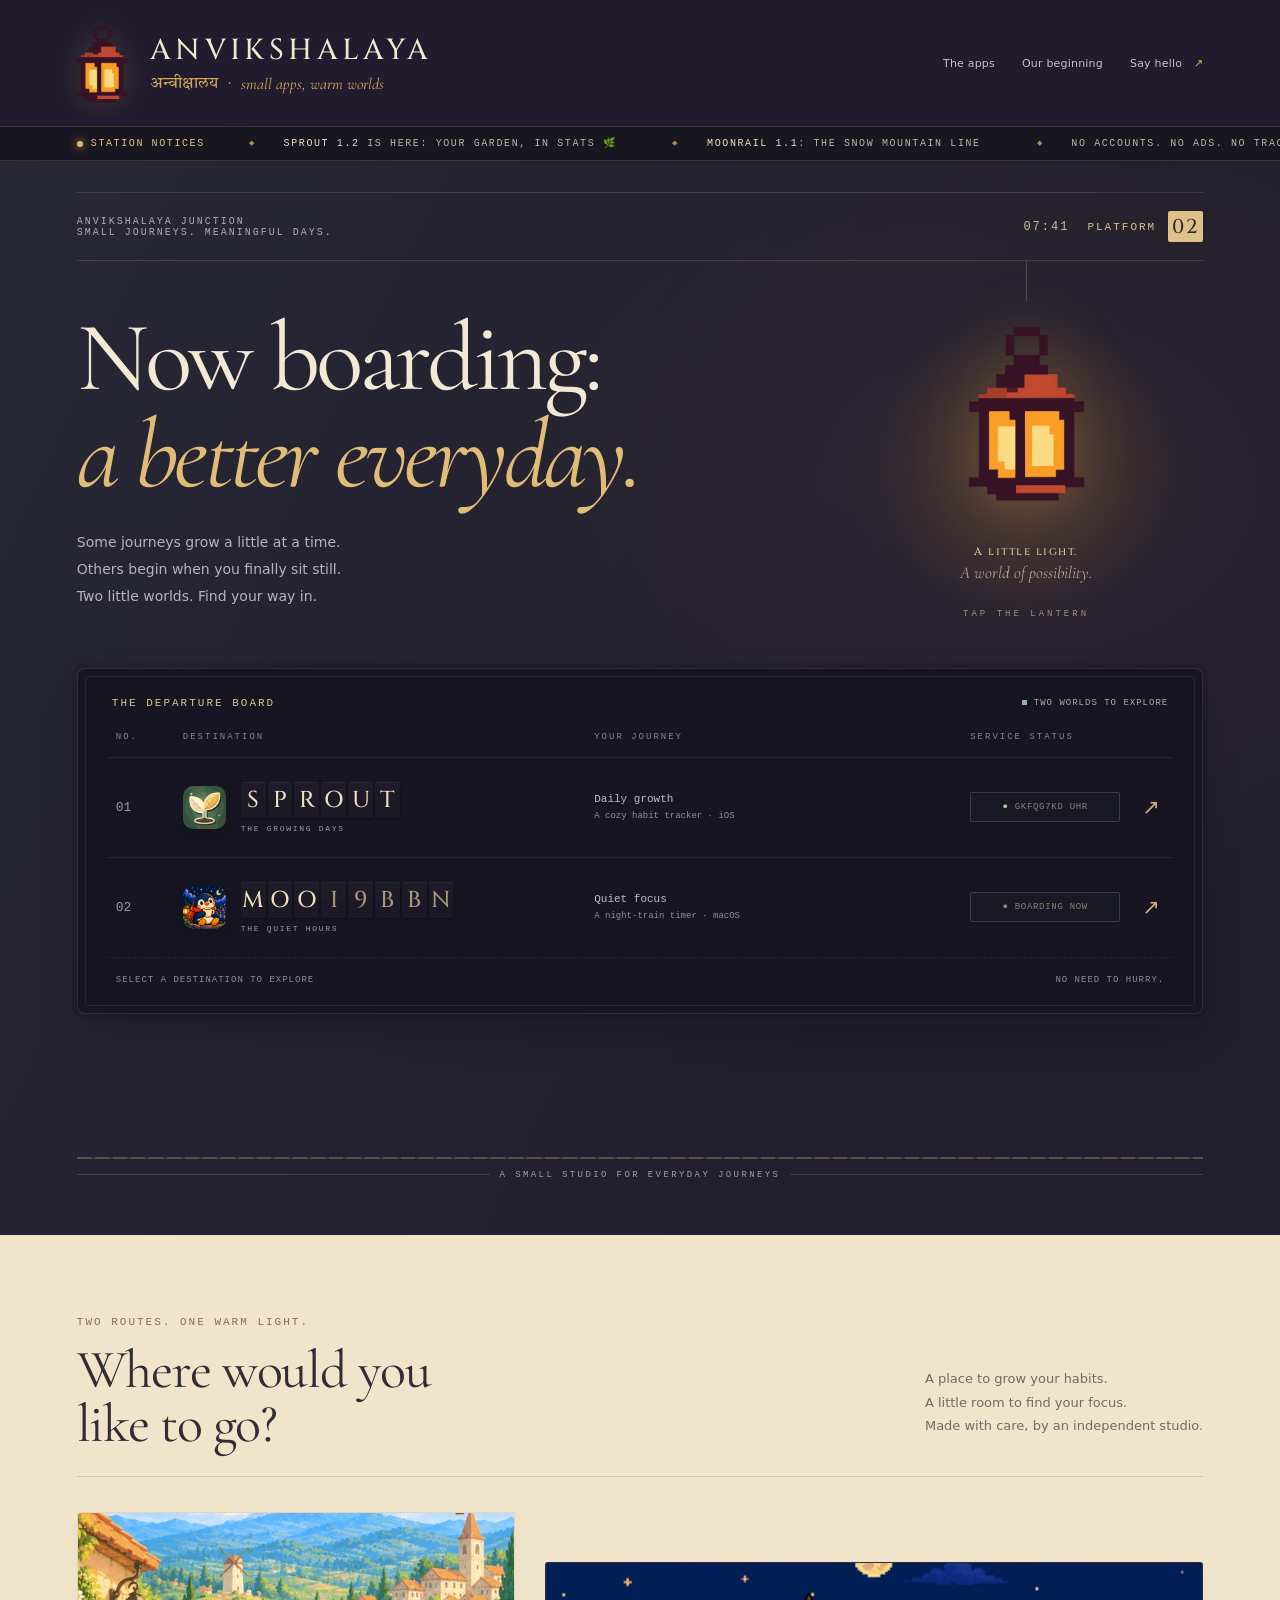
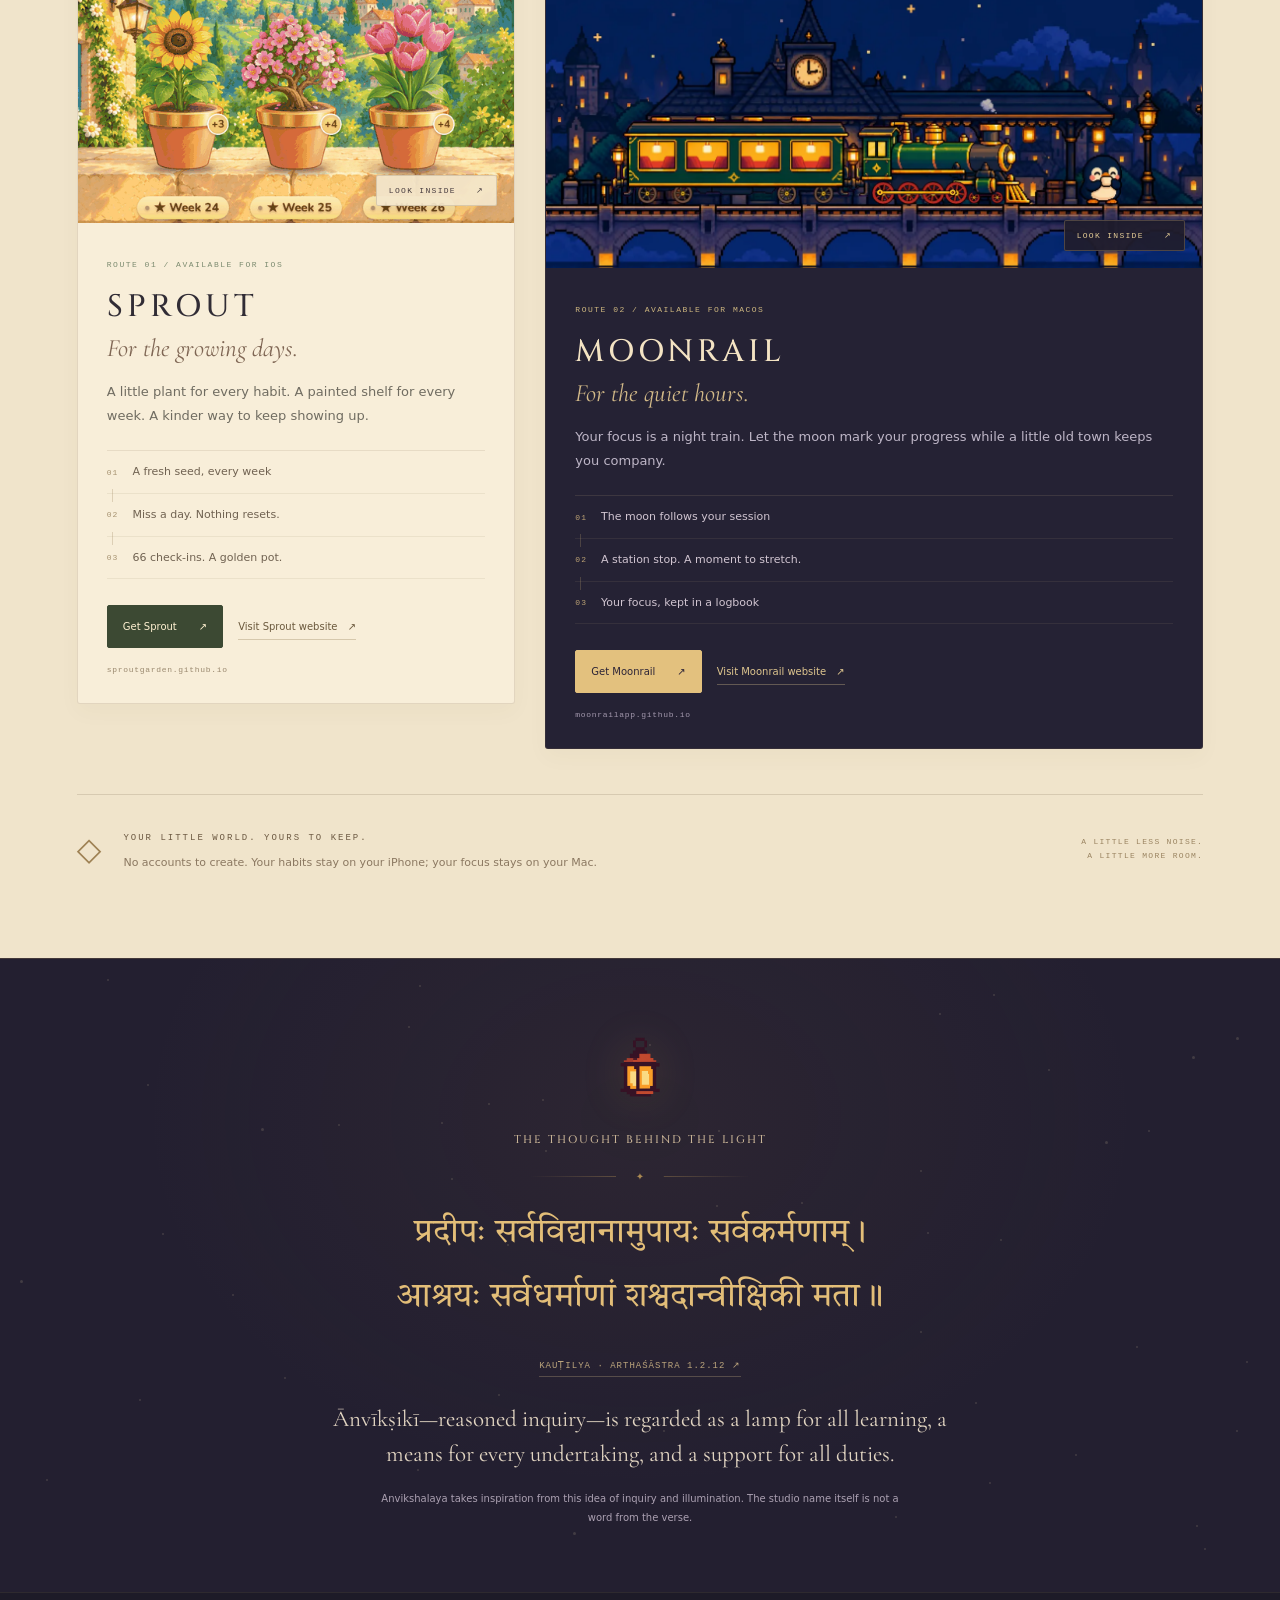
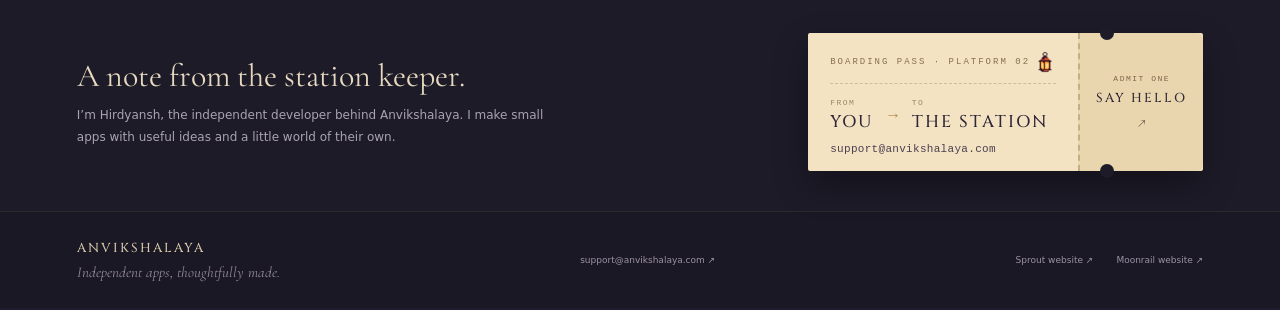
==== commit dbc4cd32: "New Moonrail art: the HD train on the platform, the HD station, the 1.1 screenshots - the platform t" ====
--- a/index.html
+++ b/index.html
@@ -1,3 +1,3 @@
 <!doctype html><html lang="en"><head><meta charset="utf-8"><meta name="viewport" content="width=device-width,initial-scale=1"><title>Anvikshalaya — Small journeys. Meaningful days.</title><meta name="description" content="An independent app studio. Discover Sprout, a cozy iOS habit tracker, and Moonrail, a night-train focus timer for macOS."><link rel="canonical" href="https://anvikshalaya.com/"><meta name="theme-color" content="#201c2e"><meta property="og:type" content="website"><meta property="og:site_name" content="Anvikshalaya"><meta property="og:title" content="Anvikshalaya — Small journeys. Meaningful days."><meta property="og:description" content="An independent app studio. Sprout, a cozy iOS habit tracker, and Moonrail, a night-train focus timer for macOS."><meta property="og:url" content="https://anvikshalaya.com/"><meta property="og:image" content="https://anvikshalaya.com/assets/og-image.png"><meta property="og:image:width" content="1200"><meta property="og:image:height" content="630"><meta property="og:image:alt" content="Anvikshalaya — Now boarding: a better everyday."><meta name="twitter:card" content="summary_large_image"><link rel="icon" href="favicon.ico" sizes="any"><link rel="icon" type="image/png" sizes="32x32" href="assets/favicon-32.png"><link rel="icon" type="image/png" sizes="192x192" href="assets/favicon-192.png"><link rel="apple-touch-icon" href="assets/apple-touch-icon.png"><link rel="stylesheet" href="concepts.css"><link rel="preload" href="assets/fonts/cinzel-500.woff2" as="font" type="font/woff2" crossorigin><style>
 body{background:#151d22;color:#f1e7cb}nav{padding:19px 6%;background:#151d22;position:relative;z-index:2}.brand{font-size:27px;gap:19px;letter-spacing:-1px}.brand img{width:49px;height:74px;object-fit:contain}nav>div{gap:32px;color:#c6c8ba}nav>div a:hover{color:#edc273}.hero{padding:35px 6% 55px;position:relative;overflow:hidden;background:radial-gradient(ellipse at 78% 29%,#aa774b13,transparent 42%),linear-gradient(120deg,#223137,#172127 70%)}.station{display:flex;justify-content:space-between;align-items:center;border-top:1px solid #d5b67833;border-bottom:1px solid #d5b67833;padding:18px 0}.station .eyebrow{color:#aab8b1;font-size:10px}.clock{color:#edc273;font:11px monospace;letter-spacing:2px;display:flex;gap:12px;align-items:center}.clock b{display:grid;place-items:center;background:#edc273;color:#1e292b;width:35px;height:31px;border-radius:2px;font-size:20px}.intro{display:grid;grid-template-columns:1.6fr .7fr;gap:40px;align-items:center;padding:42px 0 30px}.hero h1{font:clamp(56px,6.8vw,96px)/1.03 Georgia,serif;letter-spacing:-4px;margin:0 0 25px}.hero h1 i{color:#dfb866}.hero p{color:#b7c2bc;line-height:1.8;font-size:15px;max-width:460px;margin:0}.lamp-sign{position:relative;text-align:center;align-self:stretch;display:flex;flex-direction:column;align-items:center;justify-content:center;min-height:300px}.lamp-sign:before{content:'';position:absolute;width:1px;height:52px;top:-42px;background:linear-gradient(#d7b57d11,#d7b57d88)}.lamp-sign img{width:133px;height:204px;object-fit:contain;filter:drop-shadow(0 0 35px #efb54529)}.lamp-sign span{font:9px monospace;letter-spacing:3px;color:#b5a184;margin-top:24px}.board{background:#0c1318;border:1px solid #53605f;border-radius:8px;padding:7px;box-shadow:0 16px 45px #0003,0 0 0 5px #0f191c44;margin-top:15px}.board-inner{padding:20px 22px 10px;border:1px solid #d2b7831c;border-radius:3px}.boardtitle{display:flex;justify-content:space-between;align-items:center;color:#e5ca8b;padding:0 4px 23px;font:11px monospace;letter-spacing:2px}.boardtitle small{font-size:9px;letter-spacing:1px;color:#96b6a0;display:flex;align-items:center;gap:7px}.live{display:inline-block;width:5px;height:5px;background:#8ab995}.boardhead,.departure{display:grid;grid-template-columns:45px 1.1fr 1fr 150px 22px;gap:22px;align-items:center}.boardhead{font:9px monospace;letter-spacing:2px;color:#768c90;padding:0 8px 15px}.departure{width:100%;background:transparent;border:0;border-top:1px solid #fff1;text-align:left;padding:24px 8px;color:#eed18b;transition:background .25s}.departure:hover{background:#e6bd630c}.departure>.number{font:13px monospace;color:#6a8186}.destination{display:flex;gap:15px;align-items:center}.destination img{width:43px;height:43px;object-fit:contain;border-radius:10px}.departure strong{font:22px monospace;letter-spacing:2px;display:block}.departure .route{font:8px monospace;letter-spacing:1.4px;color:#768e8e;display:block;margin-top:6px}.departure .service{color:#b3c0b9;font:11px monospace;line-height:1.7}.departure .service span{color:#6f858b;display:block;font-size:9px}.departure .status{font:9px monospace;letter-spacing:.7px;color:#a9c6aa;border:1px solid #8db18b3b;padding:9px 10px;text-align:center;white-space:nowrap;border-radius:2px}.departure .status.soon{color:#d6bc80;border-color:#d6bc8038}.departure .arrow{font-size:21px;color:#778f91}.boardfoot{display:flex;justify-content:space-between;color:#708789;font:9px monospace;letter-spacing:1px;padding:17px 8px 10px;border-top:1px dashed #fff1}.platform-line{display:flex;gap:10px;align-items:center;margin-top:28px;font:9px monospace;letter-spacing:2px;color:#8a9a93}.platform-line:before,.platform-line:after{content:'';height:1px;background:#b3935644;flex:1}.journeys{background:#e9dfc5;color:#293d37;padding:70px 6% 80px}.journeyhead{display:flex;justify-content:space-between;gap:30px;align-items:end;border-bottom:1px solid #293d3733;padding-bottom:25px;margin-bottom:35px}.journeyhead h2{font:44px/1.1 Georgia,serif;letter-spacing:-1.5px;margin:14px 0 0}.journeyhead p{max-width:300px;font-size:13px;line-height:1.8;color:#657168}.journey-grid{display:grid;grid-template-columns:.8fr 1.2fr;gap:30px;align-items:start}.journey{border:1px solid #293d3733;border-radius:5px;overflow:hidden;background:#f1e8d1}.journey button{border:0;padding:0;text-align:left;width:100%;background:transparent;display:block}.journey-art{height:310px;overflow:hidden;background:#d5dfc3}.journey-art img{width:100%;height:100%;object-fit:cover;object-position:center 61%;transition:transform .6s}.journey button:hover .journey-art img{transform:scale(1.04)}.journey.night{background:#1b2630;color:#f1e7cb;margin-top:50px}.night .journey-art{height:305px;background:#111329}.night .journey-art img{object-fit:contain}.journey-copy{padding:26px}.journey-copy .eyebrow{font-size:9px;letter-spacing:1.5px;color:#7c8b70}.night .eyebrow{color:#cfb880}.journey h3{font:33px/1.1 Georgia,serif;letter-spacing:-1px;margin:15px 0}.journey p{font-size:13px;line-height:1.8;max-width:330px;color:#617065}.night p{color:#b7c3c0}.journey .link{display:block;font:10px monospace;letter-spacing:1px;margin-top:25px}.origin{border-top:1px solid #b79a5b55;background:radial-gradient(ellipse at 50% 35%,#53624d22,transparent 65%),#1b282b;padding:75px 7%}.origin-mark{width:46px;height:70px;object-fit:contain;display:block;margin:0 auto 27px}.origin .eyebrow{font-size:9px;color:#a4b1a3}.origin blockquote{color:#e9bf75;font-size:clamp(24px,2.7vw,37px);line-height:2;margin:23px 0}.origin p{font-size:15px;color:#c0c9bd}.origin small{font-size:11px;color:#a9b5aa;opacity:1}.source{font-size:9px;color:#bfab7b}.studio-note{padding:40px 6%;background:#172226;display:flex;gap:50px;justify-content:space-between;align-items:center}.studio-note h3{font:26px Georgia,serif;margin:0 0 10px}.studio-note p{color:#a5b3a9;font-size:12px;line-height:1.8;max-width:470px;margin:0}.studio-note a{font:11px monospace;color:#d7bc7a;white-space:nowrap}footer{padding:23px 6%;font-size:9px;color:#7f938c;border-color:#aaa2}.inside .eyebrow{font-size:10px}.inside h2{margin-top:24px}.inside .cta{background:#2d453a}.close:hover{background:#e8d9b9}@media(min-width:1500px){.hero,.journeys,.origin,.studio-note{padding-left:max(6%,calc((100vw - 1320px)/2));padding-right:max(6%,calc((100vw - 1320px)/2))}}@media(max-width:800px){.brand{font-size:23px;gap:13px}.brand img{width:40px;height:62px}.intro{grid-template-columns:1fr 140px;gap:15px}.hero h1{font-size:59px;letter-spacing:-2.8px}.lamp-sign{min-height:230px}.lamp-sign img{width:102px;height:160px}.lamp-sign span{font-size:7px;letter-spacing:1.5px}.boardhead,.departure{grid-template-columns:25px 1fr 115px 16px;gap:12px}.boardhead>:nth-child(3),.departure>.service{display:none}.departure strong{font-size:18px}.destination img{width:35px;height:35px}.destination{gap:10px}.departure .status{font-size:8px;padding:8px 6px}.journey-art{height:270px}.journey-grid{gap:20px}.night .journey-art{height:240px}.journey-copy{padding:21px}.journey h3{font-size:29px}}@media(max-width:560px){nav{padding:15px 5%}.brand{font-size:20px;gap:12px}.brand img{width:35px;height:54px}nav>div{gap:15px;font-size:9px}.hero{padding:23px 5% 35px}.station{padding:15px 0}.station .eyebrow{font-size:8px;letter-spacing:1px;max-width:180px;line-height:1.8}.clock{font-size:8px;letter-spacing:1px;gap:8px}.clock b{width:29px;height:27px;font-size:17px}.intro{grid-template-columns:1fr 75px;gap:6px;padding:35px 0 24px}.hero h1{font-size:42px;letter-spacing:-2px;margin-bottom:20px}.hero p{font-size:12px;line-height:1.85;max-width:255px}.lamp-sign{min-height:200px;justify-content:flex-start;padding-top:10px}.lamp-sign img{width:70px;height:110px}.lamp-sign:before{top:-35px;height:40px}.lamp-sign span{font-size:6px;line-height:1.8;max-width:65px;margin-top:15px}.board{padding:4px;border-radius:5px}.board-inner{padding:17px 8px 7px}.boardtitle{font-size:9px;letter-spacing:1px;padding-bottom:22px}.boardtitle small{font-size:7px;letter-spacing:0}.boardhead,.departure{grid-template-columns:18px 1fr 93px;gap:7px}.boardhead>:last-child,.departure>.arrow{display:none}.boardhead{font-size:7px;letter-spacing:1px}.departure{padding:20px 6px}.departure strong{font-size:14px;letter-spacing:1px}.departure .number{font-size:10px}.departure .route{font-size:7px;letter-spacing:.4px}.destination{gap:7px}.destination img{width:27px;height:27px;border-radius:6px}.departure .status{font-size:7px;letter-spacing:0;padding:8px 4px}.boardfoot{font-size:7px;letter-spacing:.4px;gap:10px;line-height:1.7}.platform-line{font-size:7px;letter-spacing:1px}.journeys{padding:45px 6%}.journeyhead{display:block;margin-bottom:25px}.journeyhead h2{font-size:36px}.journeyhead p{max-width:100%;font-size:12px}.journey-grid{grid-template-columns:1fr;gap:22px}.journey.night{margin-top:0}.journey-art{height:330px}.night .journey-art{height:auto}.night .journey-art img{height:auto;display:block}.origin{padding:55px 6%}.origin blockquote{font-size:22px;line-height:2}.origin p{font-size:13px}.origin small{font-size:10px}.studio-note{padding:32px 6%;display:block}.studio-note a{display:inline-block;margin-top:20px}footer{font-size:9px;gap:14px}}
-</style><link rel="stylesheet" href="platform-brand.css"><link rel="stylesheet" href="station.css?v=2"></head><body id="top"><a class="skip" href="#apps">Skip to the apps</a><nav aria-label="Main navigation"><a class="brand" href="#top" aria-label="Anvikshalaya home"><span class="brand-symbol"><img src="assets/lantern-original.png" alt=""></span><span class="brand-lettering"><span class="brand-name">ANVIKSHALAYA</span><span class="brand-sub"><span lang="sa">अन्वीक्षालय</span><span class="brand-dot">·</span><em>small apps, warm worlds</em></span></span></a><div class="nav-links"><a href="#apps">The apps</a><a href="#origin">Our beginning</a><a class="nav-contact" href="mailto:support@anvikshalaya.com">Say hello <span>↗</span></a></div></nav><div class="notices" role="region" aria-label="Station notices"><span class="notices-label"><i></i>Station notices</span><div class="notices-track"><span><b>Sprout 1.2</b> is here: your garden, in stats 🌿</span><span><b>Moonrail 1.1</b>: the Snow Mountain Line</span><span>No accounts. No ads. No tracking.</span><span>Your data stays on your device</span><span>Made with care by <b>Hirdyansh</b></span><span aria-hidden="true"><b>Sprout 1.2</b> is here: your garden, in stats 🌿</span><span aria-hidden="true"><b>Moonrail 1.1</b>: the Snow Mountain Line</span><span aria-hidden="true">No accounts. No ads. No tracking.</span><span aria-hidden="true">Your data stays on your device</span><span aria-hidden="true">Made with care by <b>Hirdyansh</b></span></div></div><main><section class="hero" id="apps"><div class="station"><span class="eyebrow">Anvikshalaya junction<br>Small journeys. Meaningful days.</span><span class="clock"><span class="ist" aria-label="Current time"><span><span class="hh">--</span><span class="colon">:</span><span class="mm">--</span></span></span>PLATFORM <b>02</b></span></div><div class="intro"><div><h1>Now boarding:<br><i>a better everyday.</i></h1><p>Some journeys grow a little at a time.<br>Others begin when you finally sit still.<br>Two little worlds. Find your way in.</p></div><div class="lamp-sign"><div class="lamp-glow" aria-hidden="true"></div><div class="embers" aria-hidden="true"></div><button class="lantern-btn" type="button" aria-pressed="false" aria-label="Dim the lantern"><img src="assets/lantern-original.png" alt="Anvikshalaya's original amber pixel lantern"></button><span class="lamp-caption">A little light.<br><em>A world of possibility.</em></span><span class="lamp-hint" aria-hidden="true">TAP THE LANTERN</span></div></div><div class="board"><div class="board-inner"><div class="boardtitle"><span>THE DEPARTURE BOARD</span><small><i class="live"></i> TWO WORLDS TO EXPLORE</small></div><div class="boardhead"><span>NO.</span><span>DESTINATION</span><span>YOUR JOURNEY</span><span>SERVICE STATUS</span><span></span></div><button class="departure" data-app="sprout" aria-label="Explore Sprout, available for iOS"><span class="number">01</span><span class="destination"><img src="assets/sprout-icon.png" alt=""><span><strong>SPROUT</strong><small class="route">THE GROWING DAYS</small></span></span><span class="service">Daily growth<span>A cozy habit tracker · iOS</span></span><span class="status">● BOARDING NOW</span><span class="arrow">↗</span></button><button class="departure" data-app="moonrail" aria-label="Explore Moonrail, available for macOS"><span class="number">02</span><span class="destination"><img src="assets/moonrail-icon.png" alt=""><span><strong>MOONRAIL</strong><small class="route">THE QUIET HOURS</small></span></span><span class="service">Quiet focus<span>A night-train timer · macOS</span></span><span class="status">● BOARDING NOW</span><span class="arrow">↗</span></button><div class="boardfoot"><span>SELECT A DESTINATION TO EXPLORE</span><span>NO NEED TO HURRY.</span></div></div></div><div class="platform-line">A SMALL STUDIO FOR EVERYDAY JOURNEYS<i class="rail" aria-hidden="true"></i><div class="train" aria-hidden="true"><div class="tr"><img class="tr-body" src="assets/train/train.png" alt=""><i class="wh s" style="--x:17"></i><i class="wh s" style="--x:34"></i><i class="wh s" style="--x:88"></i><i class="wh s" style="--x:106"></i><i class="wh s" style="--x:192"></i><i class="wh b" style="--x:135"></i><i class="wh b" style="--x:148"></i><i class="wh b" style="--x:160"></i><i class="wh b" style="--x:172"></i><i class="rod dark"></i><i class="rod gold"></i><i class="beam"></i><i class="puff"></i><i class="puff p2"></i><i class="puff p3"></i></div></div></div></section><section class="journeys"><div class="journeyhead"><div><span class="eyebrow">Two routes. One warm light.</span><h2>Where would you<br>like to go?</h2></div><p>A place to grow your habits.<br>A little room to find your focus.<br>Made with care, by an independent studio.</p></div><div class="journey-grid"><article class="journey"><button class="art-preview" data-app="sprout" aria-label="Preview Sprout screenshots"><div class="journey-art"><img src="assets/sprout-shelf.png" alt="Sprout's actual shelf screen with a sunny garden and weekly plants" loading="lazy" width="560" height="1217"></div><span class="preview-tag">LOOK INSIDE <span>↗</span></span></button><div class="journey-copy"><span class="eyebrow">ROUTE 01 / AVAILABLE FOR iOS</span><h3 class="app-heading">Sprout</h3><span class="app-poetry">For the growing days.</span><p>A little plant for every habit. A painted shelf for every week. A kinder way to keep showing up.</p><ul class="route-stops"><li><span>01</span>A fresh seed, every week</li><li><span>02</span>Miss a day. Nothing resets.</li><li><span>03</span>66 check-ins. A golden pot.</li></ul><div class="journey-actions"><a class="app-primary" href="https://apps.apple.com/us/app/sprout-cozy-habit-tracker/id6821127488" target="_blank" rel="noopener noreferrer">Get Sprout <span>↗</span></a><a class="app-site" href="https://sproutgarden.github.io/index.html" target="_blank" rel="noopener noreferrer" aria-label="Visit Sprout website, opens in a new tab">Visit Sprout website <span>↗</span></a></div><span class="domain">sproutgarden.github.io</span></div></article><article class="journey night"><button class="art-preview" data-app="moonrail" aria-label="Preview Moonrail screenshots"><div class="journey-art station-art"><img src="assets/moonrail-station.png" alt="Moonrail's original pixel-art train at a moonlit station, with Momo on the platform" loading="lazy" width="332" height="208"></div><span class="preview-tag">LOOK INSIDE <span>↗</span></span></button><div class="journey-copy"><span class="eyebrow">ROUTE 02 / AVAILABLE FOR macOS</span><h3 class="app-heading">Moonrail</h3><span class="app-poetry">For the quiet hours.</span><p>Your focus is a night train. Let the moon mark your progress while a little old town keeps you company.</p><ul class="route-stops"><li><span>01</span>The moon follows your session</li><li><span>02</span>A station stop. A moment to stretch.</li><li><span>03</span>Your focus, kept in a logbook</li></ul><div class="journey-actions"><a class="app-primary" href="https://apps.apple.com/app/id6825285412" target="_blank" rel="noopener noreferrer">Get Moonrail <span>↗</span></a><a class="app-site" href="https://moonrailapp.github.io/" target="_blank" rel="noopener noreferrer" aria-label="Visit Moonrail website, opens in a new tab">Visit Moonrail website <span>↗</span></a></div><span class="domain">moonrailapp.github.io</span></div></article></div><div class="quiet-promise"><span class="promise-mark" aria-hidden="true">◇</span><div><span class="eyebrow">Your little world. Yours to keep.</span><p>No accounts to create. Your habits stay on your iPhone; your focus stays on your Mac.</p></div><span class="promise-end">A LITTLE LESS NOISE.<br>A LITTLE MORE ROOM.</span></div></section></main><section class="origin" id="origin"><div class="sky" aria-hidden="true"></div><img class="origin-mark" src="assets/lantern-original.png" alt=""><span class="eyebrow">The thought behind the light</span><div class="origin-rule" aria-hidden="true">✦</div><blockquote lang="sa">प्रदीपः सर्वविद्यानामुपायः सर्वकर्मणाम् ।<br>आश्रयः सर्वधर्माणां शश्वदान्वीक्षिकी मता ॥</blockquote><a class="source" href="https://www.wisdomlib.org/hinduism/book/kautilya-arthashastra-sanskrit/d/doc905503.html" target="_blank" rel="noopener">Kauṭilya · Arthaśāstra 1.2.12 ↗</a><p>Ānvīkṣikī—reasoned inquiry—is regarded as a lamp for all learning, a means for every undertaking, and a support for all duties.</p><small>Anvikshalaya takes inspiration from this idea of inquiry and illumination. The studio name itself is not a word from the verse.</small></section><section class="studio-note"><div><h3>A note from the station keeper.</h3><p>I’m Hirdyansh, the independent developer behind Anvikshalaya. I make small apps with useful ideas and a little world of their own.</p></div><a class="pass" href="mailto:support@anvikshalaya.com" aria-label="Say hello: email support@anvikshalaya.com"><span class="pass-main"><span class="pass-top"><span>BOARDING PASS · PLATFORM 02</span><img src="assets/lantern-original.png" alt=""></span><span class="pass-route"><span class="stop"><span>FROM</span><b>YOU</b></span><span class="arr">→</span><span class="stop"><span>TO</span><b>THE STATION</b></span></span><span class="pass-mail">support@anvikshalaya.com</span></span><span class="pass-stub"><span>ADMIT ONE</span><b>SAY HELLO</b><em>↗</em></span></a></section><footer><span class="footer-brand">ANVIKSHALAYA <small>Independent apps, thoughtfully made.</small></span><a href="mailto:support@anvikshalaya.com">support@anvikshalaya.com ↗</a><div class="footer-apps"><a href="https://sproutgarden.github.io/index.html" target="_blank" rel="noopener noreferrer">Sprout website ↗</a><a href="https://moonrailapp.github.io/" target="_blank" rel="noopener noreferrer">Moonrail website ↗</a></div></footer><dialog id="sprout" aria-labelledby="sprout-heading"><button class="close" aria-label="Close">×</button><div class="inside"><div class="modal-brand"><img src="assets/sprout-icon.png" alt=""><div><span class="eyebrow">iOS · Available now</span><h2 id="sprout-heading" class="modal-appname">Sprout</h2></div></div><h3 class="modal-poetry">A little growth. Every day.</h3><p>Every habit is a little plant. Each check-in helps it grow, and each week leaves a pot on your shelf. Miss a day and nothing dies or resets; the next week brings a fresh seed.</p><div class="detail-facts"><div><span>01 / GROW</span><h4>A little sunlight, earned.</h4><p>Check-ins earn Sunlight to spend on seeds and painted scenes.</p></div><div><span>02 / KEEP</span><h4>A pot that turns to gold.</h4><p>Every check-in counts toward 66, across every week.</p></div></div><div class="modal-actions"><a class="cta" href="https://apps.apple.com/us/app/sprout-cozy-habit-tracker/id6821127488" target="_blank" rel="noopener noreferrer">Download on the App Store ↗</a><a class="modal-site" href="https://sproutgarden.github.io/index.html" target="_blank" rel="noopener noreferrer">Visit Sprout website ↗</a></div><div class="shots"><img src="assets/sprout-shelf.png" width="560" height="1217" alt="Sprout shelf screen" loading="lazy"><img src="assets/sprout-detail.png" alt="Sprout habit detail screen" loading="lazy"><img src="assets/sprout-2.jpg" alt="Sprout app preview" loading="lazy"><img src="assets/sprout-3.jpg" alt="Sprout app preview" loading="lazy"></div></div></dialog><dialog id="moonrail" aria-labelledby="moonrail-heading"><button class="close" aria-label="Close">×</button><div class="inside"><div class="modal-brand"><img src="assets/moonrail-icon.png" alt=""><div><span class="eyebrow">macOS · Available now</span><h2 id="moonrail-heading" class="modal-appname">Moonrail</h2></div></div><h3 class="modal-poetry">Your focus has a window seat.</h3><p>A cozy pixel focus timer for your Mac’s menu bar. The moon crosses the sky as your session goes on. Arrive at a station, hear a soft chime, and take a breather with Momo.</p><div class="detail-facts"><div><span>01 / RIDE</span><h4>Find your quiet rhythm.</h4><p>Focus sessions and station breaks, with a little train for company.</p></div><div><span>02 / REMEMBER</span><h4>Every mile, in the logbook.</h4><p>Look back at your focus by day, week, and month.</p></div></div><div class="modal-actions"><a class="cta" href="https://apps.apple.com/app/id6825285412" target="_blank" rel="noopener noreferrer">Download on the Mac App Store ↗</a><a class="modal-site" href="https://moonrailapp.github.io/" target="_blank" rel="noopener noreferrer">Visit Moonrail website ↗</a></div><div class="wide-shots"><img src="assets/moonrail-1.jpg" alt="Moonrail night train timer" loading="lazy"><img src="assets/moonrail-2.jpg" alt="Moonrail in the menu bar" loading="lazy"></div></div></dialog><script>document.querySelectorAll('[data-app]').forEach(b=>b.onclick=()=>document.getElementById(b.dataset.app).showModal());document.querySelectorAll('dialog').forEach(d=>{d.querySelector('.close').onclick=()=>d.close();d.addEventListener('click',e=>{const r=d.getBoundingClientRect();if(e.target===d&&(e.clientX<r.left||e.clientX>r.right||e.clientY<r.top||e.clientY>r.bottom))d.close()})});</script><script src="station.js?v=3" defer></script></body></html>+</style><link rel="stylesheet" href="platform-brand.css"><link rel="stylesheet" href="station.css?v=3"></head><body id="top"><a class="skip" href="#apps">Skip to the apps</a><nav aria-label="Main navigation"><a class="brand" href="#top" aria-label="Anvikshalaya home"><span class="brand-symbol"><img src="assets/lantern-original.png" alt=""></span><span class="brand-lettering"><span class="brand-name">ANVIKSHALAYA</span><span class="brand-sub"><span lang="sa">अन्वीक्षालय</span><span class="brand-dot">·</span><em>small apps, warm worlds</em></span></span></a><div class="nav-links"><a href="#apps">The apps</a><a href="#origin">Our beginning</a><a class="nav-contact" href="mailto:support@anvikshalaya.com">Say hello <span>↗</span></a></div></nav><div class="notices" role="region" aria-label="Station notices"><span class="notices-label"><i></i>Station notices</span><div class="notices-track"><span><b>Sprout 1.2</b> is here: your garden, in stats 🌿</span><span><b>Moonrail 1.1</b>: the Snow Mountain Line</span><span>No accounts. No ads. No tracking.</span><span>Your data stays on your device</span><span>Made with care by <b>Hirdyansh</b></span><span aria-hidden="true"><b>Sprout 1.2</b> is here: your garden, in stats 🌿</span><span aria-hidden="true"><b>Moonrail 1.1</b>: the Snow Mountain Line</span><span aria-hidden="true">No accounts. No ads. No tracking.</span><span aria-hidden="true">Your data stays on your device</span><span aria-hidden="true">Made with care by <b>Hirdyansh</b></span></div></div><main><section class="hero" id="apps"><div class="station"><span class="eyebrow">Anvikshalaya junction<br>Small journeys. Meaningful days.</span><span class="clock"><span class="ist" aria-label="Current time"><span><span class="hh">--</span><span class="colon">:</span><span class="mm">--</span></span></span>PLATFORM <b>02</b></span></div><div class="intro"><div><h1>Now boarding:<br><i>a better everyday.</i></h1><p>Some journeys grow a little at a time.<br>Others begin when you finally sit still.<br>Two little worlds. Find your way in.</p></div><div class="lamp-sign"><div class="lamp-glow" aria-hidden="true"></div><div class="embers" aria-hidden="true"></div><button class="lantern-btn" type="button" aria-pressed="false" aria-label="Dim the lantern"><img src="assets/lantern-original.png" alt="Anvikshalaya's original amber pixel lantern"></button><span class="lamp-caption">A little light.<br><em>A world of possibility.</em></span><span class="lamp-hint" aria-hidden="true">TAP THE LANTERN</span></div></div><div class="board"><div class="board-inner"><div class="boardtitle"><span>THE DEPARTURE BOARD</span><small><i class="live"></i> TWO WORLDS TO EXPLORE</small></div><div class="boardhead"><span>NO.</span><span>DESTINATION</span><span>YOUR JOURNEY</span><span>SERVICE STATUS</span><span></span></div><button class="departure" data-app="sprout" aria-label="Explore Sprout, available for iOS"><span class="number">01</span><span class="destination"><img src="assets/sprout-icon.png" alt=""><span><strong>SPROUT</strong><small class="route">THE GROWING DAYS</small></span></span><span class="service">Daily growth<span>A cozy habit tracker · iOS</span></span><span class="status">● BOARDING NOW</span><span class="arrow">↗</span></button><button class="departure" data-app="moonrail" aria-label="Explore Moonrail, available for macOS"><span class="number">02</span><span class="destination"><img src="assets/moonrail-icon.png" alt=""><span><strong>MOONRAIL</strong><small class="route">THE QUIET HOURS</small></span></span><span class="service">Quiet focus<span>A night-train timer · macOS</span></span><span class="status">● BOARDING NOW</span><span class="arrow">↗</span></button><div class="boardfoot"><span>SELECT A DESTINATION TO EXPLORE</span><span>NO NEED TO HURRY.</span></div></div></div><div class="platform-line">A SMALL STUDIO FOR EVERYDAY JOURNEYS<i class="rail" aria-hidden="true"></i><div class="train" aria-hidden="true"><div class="tr"><i class="puff"></i><i class="puff p2"></i><i class="puff p3"></i><img class="tr-body" src="assets/train-hd/body_momo.webp" alt=""><i class="wh c" style="--x:185"></i><i class="wh c" style="--x:358"></i><i class="wh c" style="--x:863"></i><i class="wh c" style="--x:1041"></i><i class="wh b" style="--x:1331"></i><i class="wh b" style="--x:1453"></i><i class="wh b" style="--x:1574"></i><i class="wh b" style="--x:1685"></i><i class="wh f" style="--x:1773"></i><i class="wh f" style="--x:1885"></i><i class="tr-front car"></i><i class="tr-front cyl"></i><i class="rod"></i><i class="beam"></i></div></div></div></section><section class="journeys"><div class="journeyhead"><div><span class="eyebrow">Two routes. One warm light.</span><h2>Where would you<br>like to go?</h2></div><p>A place to grow your habits.<br>A little room to find your focus.<br>Made with care, by an independent studio.</p></div><div class="journey-grid"><article class="journey"><button class="art-preview" data-app="sprout" aria-label="Preview Sprout screenshots"><div class="journey-art"><img src="assets/sprout-shelf.png" alt="Sprout's actual shelf screen with a sunny garden and weekly plants" loading="lazy" width="560" height="1217"></div><span class="preview-tag">LOOK INSIDE <span>↗</span></span></button><div class="journey-copy"><span class="eyebrow">ROUTE 01 / AVAILABLE FOR iOS</span><h3 class="app-heading">Sprout</h3><span class="app-poetry">For the growing days.</span><p>A little plant for every habit. A painted shelf for every week. A kinder way to keep showing up.</p><ul class="route-stops"><li><span>01</span>A fresh seed, every week</li><li><span>02</span>Miss a day. Nothing resets.</li><li><span>03</span>66 check-ins. A golden pot.</li></ul><div class="journey-actions"><a class="app-primary" href="https://apps.apple.com/us/app/sprout-cozy-habit-tracker/id6821127488" target="_blank" rel="noopener noreferrer">Get Sprout <span>↗</span></a><a class="app-site" href="https://sproutgarden.github.io/index.html" target="_blank" rel="noopener noreferrer" aria-label="Visit Sprout website, opens in a new tab">Visit Sprout website <span>↗</span></a></div><span class="domain">sproutgarden.github.io</span></div></article><article class="journey night"><button class="art-preview" data-app="moonrail" aria-label="Preview Moonrail screenshots"><div class="journey-art station-art"><img src="assets/moonrail-station-hd.webp" alt="Moonrail's pixel-art night train at a moonlit station, with Momo on the platform" loading="lazy" width="1328" height="832"></div><span class="preview-tag">LOOK INSIDE <span>↗</span></span></button><div class="journey-copy"><span class="eyebrow">ROUTE 02 / AVAILABLE FOR macOS</span><h3 class="app-heading">Moonrail</h3><span class="app-poetry">For the quiet hours.</span><p>Your focus is a night train. Let the moon mark your progress while a little old town keeps you company.</p><ul class="route-stops"><li><span>01</span>The moon follows your session</li><li><span>02</span>A station stop. A moment to stretch.</li><li><span>03</span>Your focus, kept in a logbook</li></ul><div class="journey-actions"><a class="app-primary" href="https://apps.apple.com/app/id6825285412" target="_blank" rel="noopener noreferrer">Get Moonrail <span>↗</span></a><a class="app-site" href="https://moonrailapp.github.io/" target="_blank" rel="noopener noreferrer" aria-label="Visit Moonrail website, opens in a new tab">Visit Moonrail website <span>↗</span></a></div><span class="domain">moonrailapp.github.io</span></div></article></div><div class="quiet-promise"><span class="promise-mark" aria-hidden="true">◇</span><div><span class="eyebrow">Your little world. Yours to keep.</span><p>No accounts to create. Your habits stay on your iPhone; your focus stays on your Mac.</p></div><span class="promise-end">A LITTLE LESS NOISE.<br>A LITTLE MORE ROOM.</span></div></section></main><section class="origin" id="origin"><div class="sky" aria-hidden="true"></div><img class="origin-mark" src="assets/lantern-original.png" alt=""><span class="eyebrow">The thought behind the light</span><div class="origin-rule" aria-hidden="true">✦</div><blockquote lang="sa">प्रदीपः सर्वविद्यानामुपायः सर्वकर्मणाम् ।<br>आश्रयः सर्वधर्माणां शश्वदान्वीक्षिकी मता ॥</blockquote><a class="source" href="https://www.wisdomlib.org/hinduism/book/kautilya-arthashastra-sanskrit/d/doc905503.html" target="_blank" rel="noopener">Kauṭilya · Arthaśāstra 1.2.12 ↗</a><p>Ānvīkṣikī—reasoned inquiry—is regarded as a lamp for all learning, a means for every undertaking, and a support for all duties.</p><small>Anvikshalaya takes inspiration from this idea of inquiry and illumination. The studio name itself is not a word from the verse.</small></section><section class="studio-note"><div><h3>A note from the station keeper.</h3><p>I’m Hirdyansh, the independent developer behind Anvikshalaya. I make small apps with useful ideas and a little world of their own.</p></div><a class="pass" href="mailto:support@anvikshalaya.com" aria-label="Say hello: email support@anvikshalaya.com"><span class="pass-main"><span class="pass-top"><span>BOARDING PASS · PLATFORM 02</span><img src="assets/lantern-original.png" alt=""></span><span class="pass-route"><span class="stop"><span>FROM</span><b>YOU</b></span><span class="arr">→</span><span class="stop"><span>TO</span><b>THE STATION</b></span></span><span class="pass-mail">support@anvikshalaya.com</span></span><span class="pass-stub"><span>ADMIT ONE</span><b>SAY HELLO</b><em>↗</em></span></a></section><footer><span class="footer-brand">ANVIKSHALAYA <small>Independent apps, thoughtfully made.</small></span><a href="mailto:support@anvikshalaya.com">support@anvikshalaya.com ↗</a><div class="footer-apps"><a href="https://sproutgarden.github.io/index.html" target="_blank" rel="noopener noreferrer">Sprout website ↗</a><a href="https://moonrailapp.github.io/" target="_blank" rel="noopener noreferrer">Moonrail website ↗</a></div></footer><dialog id="sprout" aria-labelledby="sprout-heading"><button class="close" aria-label="Close">×</button><div class="inside"><div class="modal-brand"><img src="assets/sprout-icon.png" alt=""><div><span class="eyebrow">iOS · Available now</span><h2 id="sprout-heading" class="modal-appname">Sprout</h2></div></div><h3 class="modal-poetry">A little growth. Every day.</h3><p>Every habit is a little plant. Each check-in helps it grow, and each week leaves a pot on your shelf. Miss a day and nothing dies or resets; the next week brings a fresh seed.</p><div class="detail-facts"><div><span>01 / GROW</span><h4>A little sunlight, earned.</h4><p>Check-ins earn Sunlight to spend on seeds and painted scenes.</p></div><div><span>02 / KEEP</span><h4>A pot that turns to gold.</h4><p>Every check-in counts toward 66, across every week.</p></div></div><div class="modal-actions"><a class="cta" href="https://apps.apple.com/us/app/sprout-cozy-habit-tracker/id6821127488" target="_blank" rel="noopener noreferrer">Download on the App Store ↗</a><a class="modal-site" href="https://sproutgarden.github.io/index.html" target="_blank" rel="noopener noreferrer">Visit Sprout website ↗</a></div><div class="shots"><img src="assets/sprout-shelf.png" width="560" height="1217" alt="Sprout shelf screen" loading="lazy"><img src="assets/sprout-detail.png" alt="Sprout habit detail screen" loading="lazy"><img src="assets/sprout-2.jpg" alt="Sprout app preview" loading="lazy"><img src="assets/sprout-3.jpg" alt="Sprout app preview" loading="lazy"></div></div></dialog><dialog id="moonrail" aria-labelledby="moonrail-heading"><button class="close" aria-label="Close">×</button><div class="inside"><div class="modal-brand"><img src="assets/moonrail-icon.png" alt=""><div><span class="eyebrow">macOS · Available now</span><h2 id="moonrail-heading" class="modal-appname">Moonrail</h2></div></div><h3 class="modal-poetry">Your focus has a window seat.</h3><p>A cozy pixel focus timer for your Mac’s menu bar. The moon crosses the sky as your session goes on. Arrive at a station, hear a soft chime, and take a breather with Momo.</p><div class="detail-facts"><div><span>01 / RIDE</span><h4>Find your quiet rhythm.</h4><p>Focus sessions and station breaks, with a little train for company.</p></div><div><span>02 / REMEMBER</span><h4>Every mile, in the logbook.</h4><p>Look back at your focus by day, week, and month.</p></div></div><div class="modal-actions"><a class="cta" href="https://apps.apple.com/app/id6825285412" target="_blank" rel="noopener noreferrer">Download on the Mac App Store ↗</a><a class="modal-site" href="https://moonrailapp.github.io/" target="_blank" rel="noopener noreferrer">Visit Moonrail website ↗</a></div><div class="wide-shots"><img src="assets/moonrail-1.1/shot-1.jpg" width="1600" height="1000" alt="Moonrail in the menu bar: your focus is a night train" loading="lazy"><img src="assets/moonrail-1.1/shot-2.jpg" width="1600" height="1000" alt="The Snow Mountain Line, riding from night to sunrise" loading="lazy"><img src="assets/moonrail-1.1/shot-3.jpg" width="1600" height="1000" alt="A station halt: arrive, then stretch with Momo" loading="lazy"><img src="assets/moonrail-1.1/shot-4.jpg" width="1600" height="1000" alt="Two lines to ride: Old Town and the Snow Mountain Line" loading="lazy"><img src="assets/moonrail-1.1/shot-5.jpg" width="1600" height="1000" alt="The logbook: every mile of focus, by week, month and year" loading="lazy"><img src="assets/moonrail-1.1/shot-6.jpg" width="1600" height="1000" alt="The train pinned to your desktop, riding along while you work" loading="lazy"></div></div></dialog><script>document.querySelectorAll('[data-app]').forEach(b=>b.onclick=()=>document.getElementById(b.dataset.app).showModal());document.querySelectorAll('dialog').forEach(d=>{d.querySelector('.close').onclick=()=>d.close();d.addEventListener('click',e=>{const r=d.getBoundingClientRect();if(e.target===d&&(e.clientX<r.left||e.clientX>r.right||e.clientY<r.top||e.clientY>r.bottom))d.close()})});</script><script src="station.js?v=3" defer></script></body></html>
--- a/station.css
+++ b/station.css
@@ -39,34 +39,43 @@
 .departure strong .flap.spin{color:#a99778}
 .flip-text .ch.spin{color:#8d8170}
 
-/* ---------- Train on the platform (Moonrail's own art, in its art-pixel grid) ---------- */
+/* ---------- Train on the platform (Moonrail's HD train, rigged as on moonrailapp.github.io) ----------
+   Every number is the Moonrail site's, in px of the HD body (2054 x 445, js/ride.js WHEELS and drawTrain);
+   --k is screen px per body px. */
 .platform-line{position:relative;overflow:visible;padding-top:128px}
 .platform-line .rail{position:absolute;left:0;right:0;bottom:21px;height:2px;background:repeating-linear-gradient(90deg,#8d7550 0 14px,#5a4b38 14px 18px);opacity:.55}
-.train{--u:1.35;position:absolute;left:0;bottom:calc(22px - 3px*var(--u));width:calc(232px*var(--u));height:calc(86px*var(--u));pointer-events:none;transform:translateX(-360px);opacity:0}
+.train{--k:.146;position:absolute;left:0;bottom:22px;width:calc(2054px*var(--k));height:calc(445px*var(--k));pointer-events:none;transform:translateX(-360px);opacity:0}
 .train.run{animation:train-run 12s cubic-bezier(.42,.02,.58,.98) forwards}
 .tr{position:relative;width:100%;height:100%;filter:drop-shadow(0 6px 10px #0006)}
-.tr-body{position:absolute;inset:0;width:100%;height:100%}
-.tr i{position:absolute;display:block}
-.wh{left:calc(var(--x)*1px*var(--u));background-repeat:no-repeat}
-.wh.s{top:calc(75px*var(--u));width:calc(8px*var(--u));height:calc(8px*var(--u));background-image:url(assets/train/wheel-small.png);background-size:calc(32px*var(--u)) 100%}
-.wh.b{top:calc(71px*var(--u));width:calc(11px*var(--u));height:calc(11px*var(--u));background-image:url(assets/train/wheel-big.png);background-size:calc(44px*var(--u)) 100%}
-.train.run .wh.s{animation:spin-s .34s steps(4) infinite}
-.train.run .wh.b{animation:spin-b .34s steps(4) infinite}
-@keyframes spin-s{to{background-position:calc(-32px*var(--u)) 0}}
-@keyframes spin-b{to{background-position:calc(-44px*var(--u)) 0}}
-.rod.dark{left:calc(140px*var(--u));top:calc(75px*var(--u));width:calc(40px*var(--u));height:calc(4px*var(--u));background:#3A2410}
-.rod.gold{left:calc(141px*var(--u));top:calc(76px*var(--u));width:calc(38px*var(--u));height:calc(2px*var(--u));background:#F2B632}
-.train.run .rod{animation:rod .34s infinite}
-@keyframes rod{0%,24.9%{transform:translate(calc(2px*var(--u)),0)}25%,49.9%{transform:translate(0,calc(2px*var(--u)))}50%,74.9%{transform:translate(calc(-2px*var(--u)),0)}75%,100%{transform:translate(0,calc(-2px*var(--u)))}}
-.beam{left:calc(203px*var(--u));top:calc(48px*var(--u));width:calc(70px*var(--u));height:calc(18px*var(--u));border-radius:50%;background:radial-gradient(ellipse at 10% 50%,#ffe7a8cc,#ffcf6a55 30%,#ffcf6a00 70%);animation:beam 1.33s steps(1) infinite}
-@keyframes beam{50%{opacity:.85}}
-.puff{left:calc(186px*var(--u));top:calc(29px*var(--u));width:calc(18px*var(--u));height:calc(11px*var(--u));background:url(assets/train/steam.png) 0 0/calc(90px*var(--u)) 100% no-repeat;opacity:0}
-.train.run .puff{animation:puff-move 1.33s linear infinite,puff-frame 1.33s steps(5) infinite}
-.train.run .puff.p2{animation-delay:-.44s}
-.train.run .puff.p3{animation-delay:-.89s}
-@keyframes puff-move{0%{opacity:.95;transform:translate(0,0)}85%{opacity:.8}100%{opacity:0;transform:translate(calc(-22px*var(--u)),calc(-26px*var(--u)))}}
-@keyframes puff-frame{to{background-position:calc(-90px*var(--u)) 0}}
+.tr>*{position:absolute;display:block}
+.tr-body{inset:0;width:100%;height:100%}
+.tr-front{background:url(assets/train-hd/body_momo.webp) no-repeat;background-size:calc(2054px*var(--k)) calc(445px*var(--k))}
+.tr-front.car{left:0;top:0;width:calc(1103px*var(--k));height:calc(356px*var(--k))}
+.tr-front.cyl{left:calc(1763px*var(--k));top:calc(268px*var(--k));width:calc(115px*var(--k));height:calc(120px*var(--k));background-position:calc(-1763px*var(--k)) calc(-268px*var(--k))}
+.wh{--s:calc(var(--d)*1.015);left:calc((var(--x) - var(--s)/2)*1px*var(--k));top:calc((var(--y) - var(--s)/2)*1px*var(--k));width:calc(var(--s)*1px*var(--k));height:calc(var(--s)*1px*var(--k));background:no-repeat center/100% 100%}
+.wh.c{--y:384;--d:100;background-image:url(assets/train-hd/wheel_coach.webp)}
+.wh.b{--y:381;--d:114;background-image:url(assets/train-hd/wheel_big.webp)}
+.wh.f{--y:403;--d:58;background-image:url(assets/train-hd/wheel_front.webp)}
+.train.run .wh{animation:wheel var(--t,.45s) linear infinite}
+.train.run .wh.c{--t:.4s}.train.run .wh.f{--t:.23s}
+@keyframes wheel{to{transform:rotate(360deg)}}
+/* The side rod: its pins sit on the driving wheels' inner gold dots (16 px off the hub) and turn with them. */
+.rod{left:calc((1331px - 16.8px)*var(--k));top:calc((381px - 16.8px)*var(--k));width:calc((354px + 33.6px)*var(--k));height:calc(33.6px*var(--k));border-style:solid;border-width:0 calc(16.8px*var(--k));border-image:url(assets/train-hd/rod.webp) 0 57 fill/0 calc(16.8px*var(--k)) stretch;transform:translate(calc(16px*var(--k)),0)}
+.train.run .rod{animation:rod .45s linear infinite}
+@keyframes rod{0%,100%{transform:translate(calc(16px*var(--k)),0)}12.5%{transform:translate(calc(11.3px*var(--k)),calc(11.3px*var(--k)))}25%{transform:translate(0,calc(16px*var(--k)))}37.5%{transform:translate(calc(-11.3px*var(--k)),calc(11.3px*var(--k)))}50%{transform:translate(calc(-16px*var(--k)),0)}62.5%{transform:translate(calc(-11.3px*var(--k)),calc(-11.3px*var(--k)))}75%{transform:translate(0,calc(-16px*var(--k)))}87.5%{transform:translate(calc(11.3px*var(--k)),calc(-11.3px*var(--k)))}}
+/* Headlamp beam, only while moving. */
+.beam{left:calc(1968px*var(--k));top:calc(159px*var(--k));width:calc(456px*var(--k));height:calc(82px*var(--k));clip-path:polygon(0 43%,100% 0,100% 100%,0 57%);background:linear-gradient(90deg,rgba(255,214,110,.45),rgba(255,214,110,0));opacity:0}
+.train.run .beam{opacity:1}
+/* Steam from the chimney (1855, 41): three puffs growing, drifting back and fading. */
+.puff{left:calc((1855px - 109px)*var(--k));top:calc((41px - 178px)*var(--k));width:calc(218px*var(--k));height:calc(178px*var(--k));background:url(assets/train-hd/steam2.webp) no-repeat center/100% 100%;transform-origin:50% 100%;opacity:0}
+.train.run .puff{animation:puff 1.43s linear infinite}
+.train.run .puff.p2{animation-delay:-.48s}
+.train.run .puff.p3{animation-delay:-.95s}
+@keyframes puff{0%{opacity:.95;transform:translate(0,0) scale(.375)}100%{opacity:.14;transform:translate(calc(-264px*var(--k)),calc(-168px*var(--k))) scale(1)}}
 @keyframes train-run{0%{opacity:1;transform:translateX(-360px)}100%{opacity:1;transform:translateX(calc(var(--track) + 40px))}}
+
+/* The card's station is the HD painting: scale it smoothly (the old one was 332 x 208 art pixels). */
+.night .station-art img{image-rendering:auto}
 
 /* ---------- Scroll reveal ---------- */
 .reveal{opacity:0;transform:translateY(22px);transition:opacity .9s ease,transform .9s cubic-bezier(.2,.7,.2,1)}
@@ -103,11 +112,11 @@
 @media(max-width:700px){
   .notices{height:30px;font-size:9px}.notices-label{padding-left:5%}
   .lamp-glow{width:220px;height:220px}
-  .platform-line{padding-top:96px}.train{--u:1}
+  .platform-line{padding-top:96px}.train{--k:.108}
   .pass-main{min-width:0;flex:1}
 }
 @media(max-width:560px){
-  .platform-line{padding-top:74px}.train{--u:.75;bottom:calc(18px - 3px*var(--u))}.platform-line .rail{bottom:17px}
+  .platform-line{padding-top:74px}.train{--k:.081;bottom:18px}.platform-line .rail{bottom:17px}
   .clock .ist{display:none}
   .lamp-hint{font-size:6px;letter-spacing:1px}
   .lamp-glow{width:170px;height:170px}
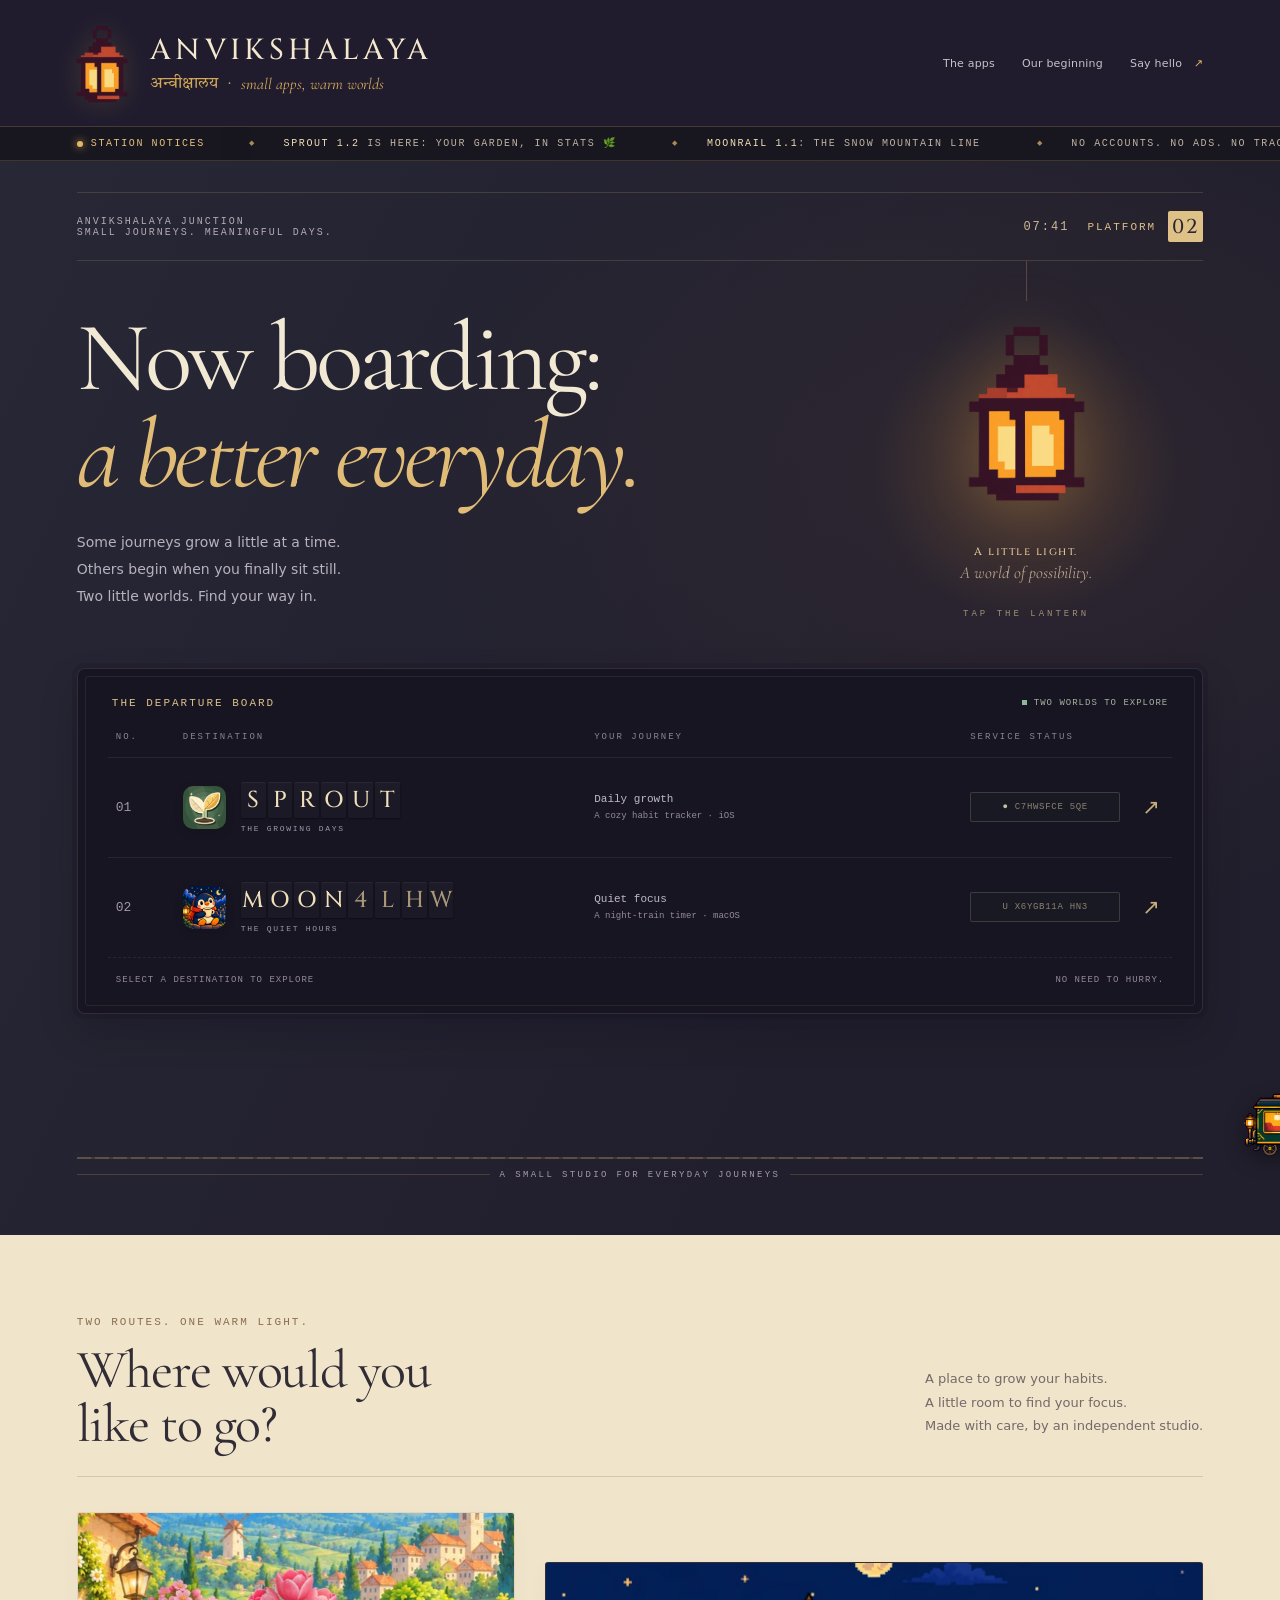
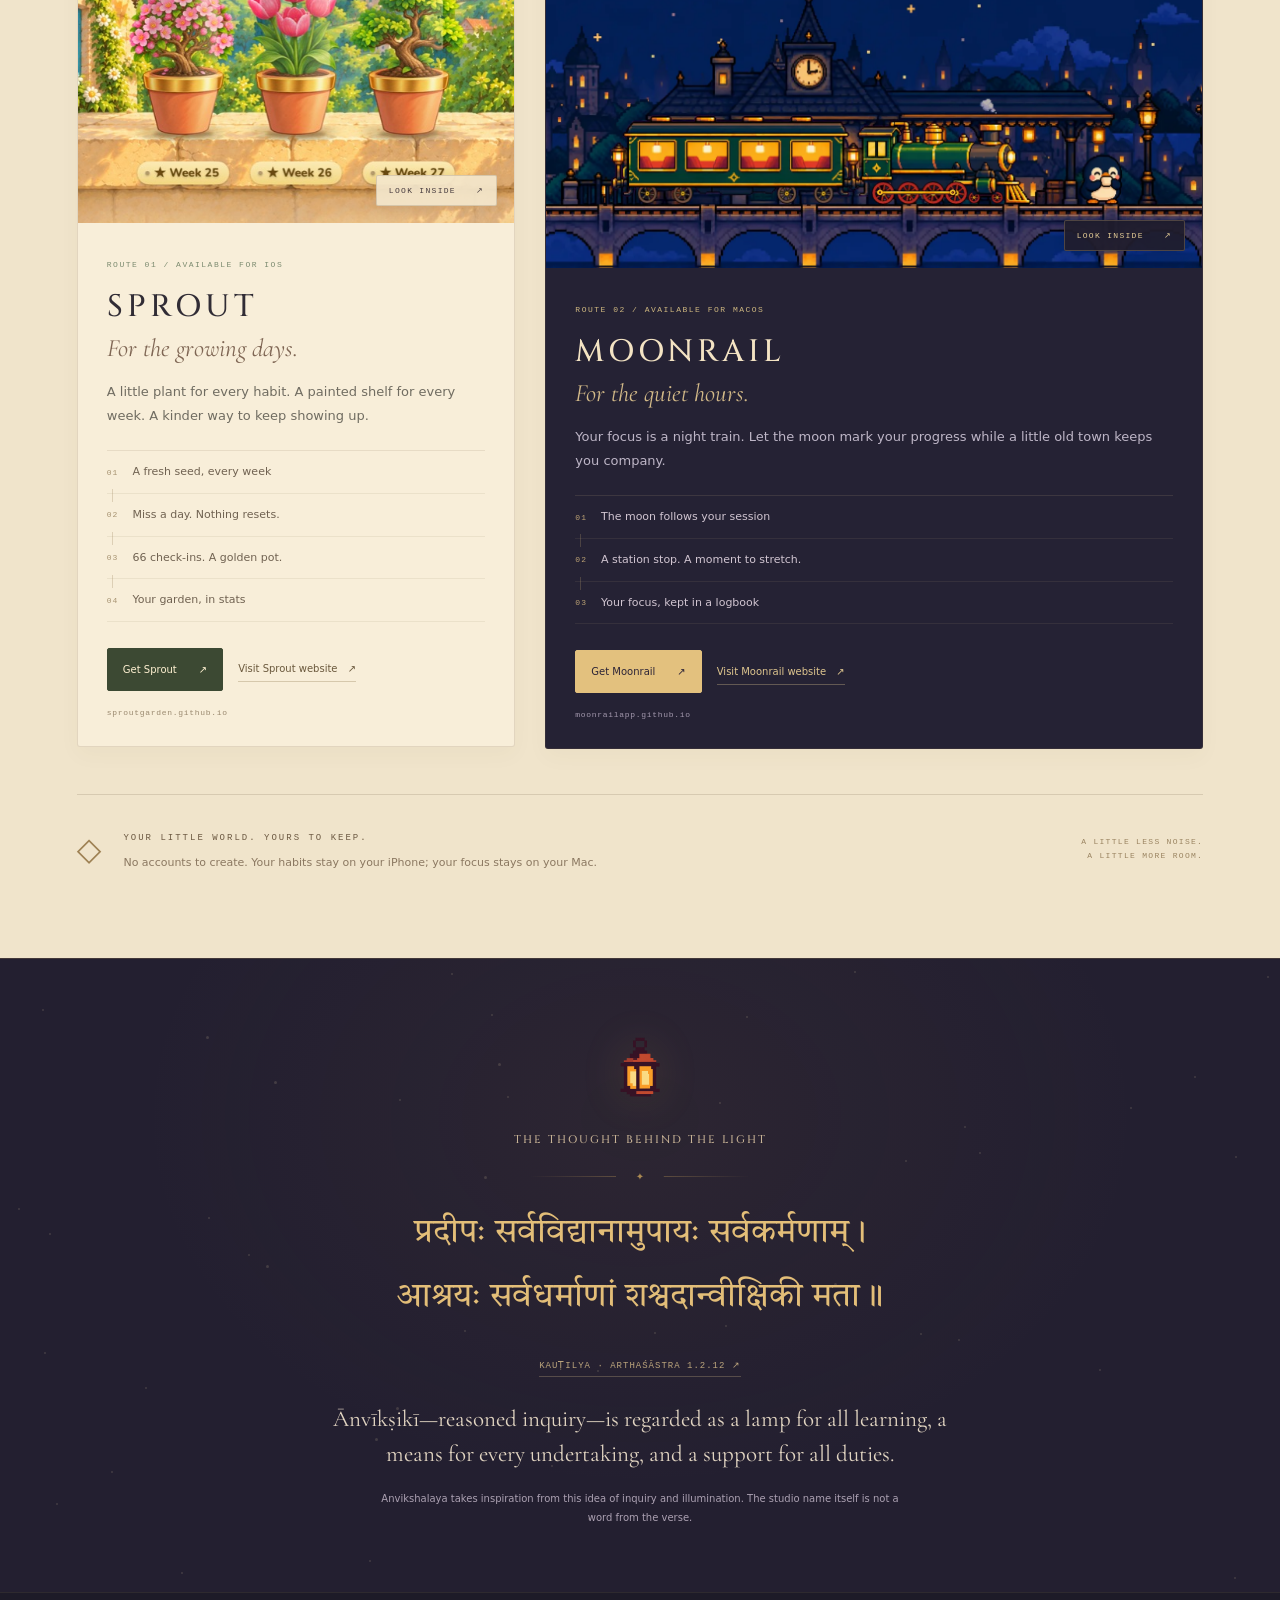
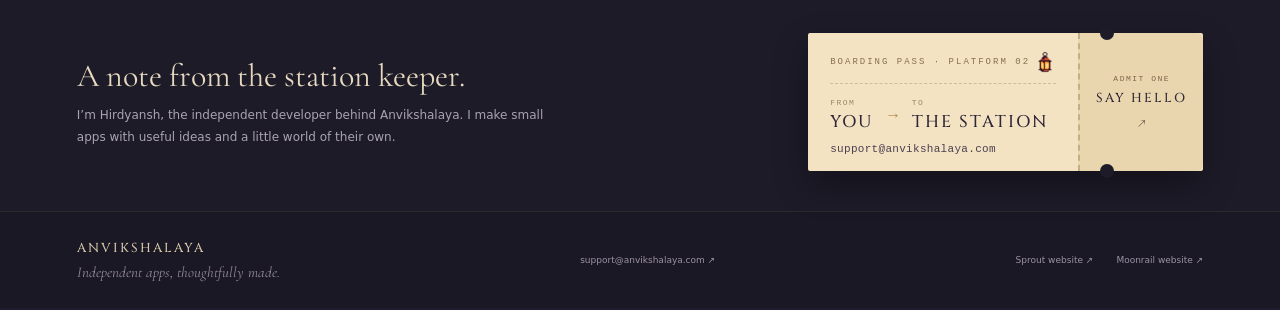
==== commit 3e9cc8d6: "Sprout 1.2 on the studio site: route stop 04, new shelf art, the 1.2 App Store images - Sprout's car" ====
--- a/index.html
+++ b/index.html
@@ -1,3 +1,3 @@
 <!doctype html><html lang="en"><head><meta charset="utf-8"><meta name="viewport" content="width=device-width,initial-scale=1"><title>Anvikshalaya — Small journeys. Meaningful days.</title><meta name="description" content="An independent app studio. Discover Sprout, a cozy iOS habit tracker, and Moonrail, a night-train focus timer for macOS."><link rel="canonical" href="https://anvikshalaya.com/"><meta name="theme-color" content="#201c2e"><meta property="og:type" content="website"><meta property="og:site_name" content="Anvikshalaya"><meta property="og:title" content="Anvikshalaya — Small journeys. Meaningful days."><meta property="og:description" content="An independent app studio. Sprout, a cozy iOS habit tracker, and Moonrail, a night-train focus timer for macOS."><meta property="og:url" content="https://anvikshalaya.com/"><meta property="og:image" content="https://anvikshalaya.com/assets/og-image.png"><meta property="og:image:width" content="1200"><meta property="og:image:height" content="630"><meta property="og:image:alt" content="Anvikshalaya — Now boarding: a better everyday."><meta name="twitter:card" content="summary_large_image"><link rel="icon" href="favicon.ico" sizes="any"><link rel="icon" type="image/png" sizes="32x32" href="assets/favicon-32.png"><link rel="icon" type="image/png" sizes="192x192" href="assets/favicon-192.png"><link rel="apple-touch-icon" href="assets/apple-touch-icon.png"><link rel="stylesheet" href="concepts.css"><link rel="preload" href="assets/fonts/cinzel-500.woff2" as="font" type="font/woff2" crossorigin><style>
 body{background:#151d22;color:#f1e7cb}nav{padding:19px 6%;background:#151d22;position:relative;z-index:2}.brand{font-size:27px;gap:19px;letter-spacing:-1px}.brand img{width:49px;height:74px;object-fit:contain}nav>div{gap:32px;color:#c6c8ba}nav>div a:hover{color:#edc273}.hero{padding:35px 6% 55px;position:relative;overflow:hidden;background:radial-gradient(ellipse at 78% 29%,#aa774b13,transparent 42%),linear-gradient(120deg,#223137,#172127 70%)}.station{display:flex;justify-content:space-between;align-items:center;border-top:1px solid #d5b67833;border-bottom:1px solid #d5b67833;padding:18px 0}.station .eyebrow{color:#aab8b1;font-size:10px}.clock{color:#edc273;font:11px monospace;letter-spacing:2px;display:flex;gap:12px;align-items:center}.clock b{display:grid;place-items:center;background:#edc273;color:#1e292b;width:35px;height:31px;border-radius:2px;font-size:20px}.intro{display:grid;grid-template-columns:1.6fr .7fr;gap:40px;align-items:center;padding:42px 0 30px}.hero h1{font:clamp(56px,6.8vw,96px)/1.03 Georgia,serif;letter-spacing:-4px;margin:0 0 25px}.hero h1 i{color:#dfb866}.hero p{color:#b7c2bc;line-height:1.8;font-size:15px;max-width:460px;margin:0}.lamp-sign{position:relative;text-align:center;align-self:stretch;display:flex;flex-direction:column;align-items:center;justify-content:center;min-height:300px}.lamp-sign:before{content:'';position:absolute;width:1px;height:52px;top:-42px;background:linear-gradient(#d7b57d11,#d7b57d88)}.lamp-sign img{width:133px;height:204px;object-fit:contain;filter:drop-shadow(0 0 35px #efb54529)}.lamp-sign span{font:9px monospace;letter-spacing:3px;color:#b5a184;margin-top:24px}.board{background:#0c1318;border:1px solid #53605f;border-radius:8px;padding:7px;box-shadow:0 16px 45px #0003,0 0 0 5px #0f191c44;margin-top:15px}.board-inner{padding:20px 22px 10px;border:1px solid #d2b7831c;border-radius:3px}.boardtitle{display:flex;justify-content:space-between;align-items:center;color:#e5ca8b;padding:0 4px 23px;font:11px monospace;letter-spacing:2px}.boardtitle small{font-size:9px;letter-spacing:1px;color:#96b6a0;display:flex;align-items:center;gap:7px}.live{display:inline-block;width:5px;height:5px;background:#8ab995}.boardhead,.departure{display:grid;grid-template-columns:45px 1.1fr 1fr 150px 22px;gap:22px;align-items:center}.boardhead{font:9px monospace;letter-spacing:2px;color:#768c90;padding:0 8px 15px}.departure{width:100%;background:transparent;border:0;border-top:1px solid #fff1;text-align:left;padding:24px 8px;color:#eed18b;transition:background .25s}.departure:hover{background:#e6bd630c}.departure>.number{font:13px monospace;color:#6a8186}.destination{display:flex;gap:15px;align-items:center}.destination img{width:43px;height:43px;object-fit:contain;border-radius:10px}.departure strong{font:22px monospace;letter-spacing:2px;display:block}.departure .route{font:8px monospace;letter-spacing:1.4px;color:#768e8e;display:block;margin-top:6px}.departure .service{color:#b3c0b9;font:11px monospace;line-height:1.7}.departure .service span{color:#6f858b;display:block;font-size:9px}.departure .status{font:9px monospace;letter-spacing:.7px;color:#a9c6aa;border:1px solid #8db18b3b;padding:9px 10px;text-align:center;white-space:nowrap;border-radius:2px}.departure .status.soon{color:#d6bc80;border-color:#d6bc8038}.departure .arrow{font-size:21px;color:#778f91}.boardfoot{display:flex;justify-content:space-between;color:#708789;font:9px monospace;letter-spacing:1px;padding:17px 8px 10px;border-top:1px dashed #fff1}.platform-line{display:flex;gap:10px;align-items:center;margin-top:28px;font:9px monospace;letter-spacing:2px;color:#8a9a93}.platform-line:before,.platform-line:after{content:'';height:1px;background:#b3935644;flex:1}.journeys{background:#e9dfc5;color:#293d37;padding:70px 6% 80px}.journeyhead{display:flex;justify-content:space-between;gap:30px;align-items:end;border-bottom:1px solid #293d3733;padding-bottom:25px;margin-bottom:35px}.journeyhead h2{font:44px/1.1 Georgia,serif;letter-spacing:-1.5px;margin:14px 0 0}.journeyhead p{max-width:300px;font-size:13px;line-height:1.8;color:#657168}.journey-grid{display:grid;grid-template-columns:.8fr 1.2fr;gap:30px;align-items:start}.journey{border:1px solid #293d3733;border-radius:5px;overflow:hidden;background:#f1e8d1}.journey button{border:0;padding:0;text-align:left;width:100%;background:transparent;display:block}.journey-art{height:310px;overflow:hidden;background:#d5dfc3}.journey-art img{width:100%;height:100%;object-fit:cover;object-position:center 61%;transition:transform .6s}.journey button:hover .journey-art img{transform:scale(1.04)}.journey.night{background:#1b2630;color:#f1e7cb;margin-top:50px}.night .journey-art{height:305px;background:#111329}.night .journey-art img{object-fit:contain}.journey-copy{padding:26px}.journey-copy .eyebrow{font-size:9px;letter-spacing:1.5px;color:#7c8b70}.night .eyebrow{color:#cfb880}.journey h3{font:33px/1.1 Georgia,serif;letter-spacing:-1px;margin:15px 0}.journey p{font-size:13px;line-height:1.8;max-width:330px;color:#617065}.night p{color:#b7c3c0}.journey .link{display:block;font:10px monospace;letter-spacing:1px;margin-top:25px}.origin{border-top:1px solid #b79a5b55;background:radial-gradient(ellipse at 50% 35%,#53624d22,transparent 65%),#1b282b;padding:75px 7%}.origin-mark{width:46px;height:70px;object-fit:contain;display:block;margin:0 auto 27px}.origin .eyebrow{font-size:9px;color:#a4b1a3}.origin blockquote{color:#e9bf75;font-size:clamp(24px,2.7vw,37px);line-height:2;margin:23px 0}.origin p{font-size:15px;color:#c0c9bd}.origin small{font-size:11px;color:#a9b5aa;opacity:1}.source{font-size:9px;color:#bfab7b}.studio-note{padding:40px 6%;background:#172226;display:flex;gap:50px;justify-content:space-between;align-items:center}.studio-note h3{font:26px Georgia,serif;margin:0 0 10px}.studio-note p{color:#a5b3a9;font-size:12px;line-height:1.8;max-width:470px;margin:0}.studio-note a{font:11px monospace;color:#d7bc7a;white-space:nowrap}footer{padding:23px 6%;font-size:9px;color:#7f938c;border-color:#aaa2}.inside .eyebrow{font-size:10px}.inside h2{margin-top:24px}.inside .cta{background:#2d453a}.close:hover{background:#e8d9b9}@media(min-width:1500px){.hero,.journeys,.origin,.studio-note{padding-left:max(6%,calc((100vw - 1320px)/2));padding-right:max(6%,calc((100vw - 1320px)/2))}}@media(max-width:800px){.brand{font-size:23px;gap:13px}.brand img{width:40px;height:62px}.intro{grid-template-columns:1fr 140px;gap:15px}.hero h1{font-size:59px;letter-spacing:-2.8px}.lamp-sign{min-height:230px}.lamp-sign img{width:102px;height:160px}.lamp-sign span{font-size:7px;letter-spacing:1.5px}.boardhead,.departure{grid-template-columns:25px 1fr 115px 16px;gap:12px}.boardhead>:nth-child(3),.departure>.service{display:none}.departure strong{font-size:18px}.destination img{width:35px;height:35px}.destination{gap:10px}.departure .status{font-size:8px;padding:8px 6px}.journey-art{height:270px}.journey-grid{gap:20px}.night .journey-art{height:240px}.journey-copy{padding:21px}.journey h3{font-size:29px}}@media(max-width:560px){nav{padding:15px 5%}.brand{font-size:20px;gap:12px}.brand img{width:35px;height:54px}nav>div{gap:15px;font-size:9px}.hero{padding:23px 5% 35px}.station{padding:15px 0}.station .eyebrow{font-size:8px;letter-spacing:1px;max-width:180px;line-height:1.8}.clock{font-size:8px;letter-spacing:1px;gap:8px}.clock b{width:29px;height:27px;font-size:17px}.intro{grid-template-columns:1fr 75px;gap:6px;padding:35px 0 24px}.hero h1{font-size:42px;letter-spacing:-2px;margin-bottom:20px}.hero p{font-size:12px;line-height:1.85;max-width:255px}.lamp-sign{min-height:200px;justify-content:flex-start;padding-top:10px}.lamp-sign img{width:70px;height:110px}.lamp-sign:before{top:-35px;height:40px}.lamp-sign span{font-size:6px;line-height:1.8;max-width:65px;margin-top:15px}.board{padding:4px;border-radius:5px}.board-inner{padding:17px 8px 7px}.boardtitle{font-size:9px;letter-spacing:1px;padding-bottom:22px}.boardtitle small{font-size:7px;letter-spacing:0}.boardhead,.departure{grid-template-columns:18px 1fr 93px;gap:7px}.boardhead>:last-child,.departure>.arrow{display:none}.boardhead{font-size:7px;letter-spacing:1px}.departure{padding:20px 6px}.departure strong{font-size:14px;letter-spacing:1px}.departure .number{font-size:10px}.departure .route{font-size:7px;letter-spacing:.4px}.destination{gap:7px}.destination img{width:27px;height:27px;border-radius:6px}.departure .status{font-size:7px;letter-spacing:0;padding:8px 4px}.boardfoot{font-size:7px;letter-spacing:.4px;gap:10px;line-height:1.7}.platform-line{font-size:7px;letter-spacing:1px}.journeys{padding:45px 6%}.journeyhead{display:block;margin-bottom:25px}.journeyhead h2{font-size:36px}.journeyhead p{max-width:100%;font-size:12px}.journey-grid{grid-template-columns:1fr;gap:22px}.journey.night{margin-top:0}.journey-art{height:330px}.night .journey-art{height:auto}.night .journey-art img{height:auto;display:block}.origin{padding:55px 6%}.origin blockquote{font-size:22px;line-height:2}.origin p{font-size:13px}.origin small{font-size:10px}.studio-note{padding:32px 6%;display:block}.studio-note a{display:inline-block;margin-top:20px}footer{font-size:9px;gap:14px}}
-</style><link rel="stylesheet" href="platform-brand.css"><link rel="stylesheet" href="station.css?v=3"></head><body id="top"><a class="skip" href="#apps">Skip to the apps</a><nav aria-label="Main navigation"><a class="brand" href="#top" aria-label="Anvikshalaya home"><span class="brand-symbol"><img src="assets/lantern-original.png" alt=""></span><span class="brand-lettering"><span class="brand-name">ANVIKSHALAYA</span><span class="brand-sub"><span lang="sa">अन्वीक्षालय</span><span class="brand-dot">·</span><em>small apps, warm worlds</em></span></span></a><div class="nav-links"><a href="#apps">The apps</a><a href="#origin">Our beginning</a><a class="nav-contact" href="mailto:support@anvikshalaya.com">Say hello <span>↗</span></a></div></nav><div class="notices" role="region" aria-label="Station notices"><span class="notices-label"><i></i>Station notices</span><div class="notices-track"><span><b>Sprout 1.2</b> is here: your garden, in stats 🌿</span><span><b>Moonrail 1.1</b>: the Snow Mountain Line</span><span>No accounts. No ads. No tracking.</span><span>Your data stays on your device</span><span>Made with care by <b>Hirdyansh</b></span><span aria-hidden="true"><b>Sprout 1.2</b> is here: your garden, in stats 🌿</span><span aria-hidden="true"><b>Moonrail 1.1</b>: the Snow Mountain Line</span><span aria-hidden="true">No accounts. No ads. No tracking.</span><span aria-hidden="true">Your data stays on your device</span><span aria-hidden="true">Made with care by <b>Hirdyansh</b></span></div></div><main><section class="hero" id="apps"><div class="station"><span class="eyebrow">Anvikshalaya junction<br>Small journeys. Meaningful days.</span><span class="clock"><span class="ist" aria-label="Current time"><span><span class="hh">--</span><span class="colon">:</span><span class="mm">--</span></span></span>PLATFORM <b>02</b></span></div><div class="intro"><div><h1>Now boarding:<br><i>a better everyday.</i></h1><p>Some journeys grow a little at a time.<br>Others begin when you finally sit still.<br>Two little worlds. Find your way in.</p></div><div class="lamp-sign"><div class="lamp-glow" aria-hidden="true"></div><div class="embers" aria-hidden="true"></div><button class="lantern-btn" type="button" aria-pressed="false" aria-label="Dim the lantern"><img src="assets/lantern-original.png" alt="Anvikshalaya's original amber pixel lantern"></button><span class="lamp-caption">A little light.<br><em>A world of possibility.</em></span><span class="lamp-hint" aria-hidden="true">TAP THE LANTERN</span></div></div><div class="board"><div class="board-inner"><div class="boardtitle"><span>THE DEPARTURE BOARD</span><small><i class="live"></i> TWO WORLDS TO EXPLORE</small></div><div class="boardhead"><span>NO.</span><span>DESTINATION</span><span>YOUR JOURNEY</span><span>SERVICE STATUS</span><span></span></div><button class="departure" data-app="sprout" aria-label="Explore Sprout, available for iOS"><span class="number">01</span><span class="destination"><img src="assets/sprout-icon.png" alt=""><span><strong>SPROUT</strong><small class="route">THE GROWING DAYS</small></span></span><span class="service">Daily growth<span>A cozy habit tracker · iOS</span></span><span class="status">● BOARDING NOW</span><span class="arrow">↗</span></button><button class="departure" data-app="moonrail" aria-label="Explore Moonrail, available for macOS"><span class="number">02</span><span class="destination"><img src="assets/moonrail-icon.png" alt=""><span><strong>MOONRAIL</strong><small class="route">THE QUIET HOURS</small></span></span><span class="service">Quiet focus<span>A night-train timer · macOS</span></span><span class="status">● BOARDING NOW</span><span class="arrow">↗</span></button><div class="boardfoot"><span>SELECT A DESTINATION TO EXPLORE</span><span>NO NEED TO HURRY.</span></div></div></div><div class="platform-line">A SMALL STUDIO FOR EVERYDAY JOURNEYS<i class="rail" aria-hidden="true"></i><div class="train" aria-hidden="true"><div class="tr"><i class="puff"></i><i class="puff p2"></i><i class="puff p3"></i><img class="tr-body" src="assets/train-hd/body_momo.webp" alt=""><i class="wh c" style="--x:185"></i><i class="wh c" style="--x:358"></i><i class="wh c" style="--x:863"></i><i class="wh c" style="--x:1041"></i><i class="wh b" style="--x:1331"></i><i class="wh b" style="--x:1453"></i><i class="wh b" style="--x:1574"></i><i class="wh b" style="--x:1685"></i><i class="wh f" style="--x:1773"></i><i class="wh f" style="--x:1885"></i><i class="tr-front car"></i><i class="tr-front cyl"></i><i class="rod"></i><i class="beam"></i></div></div></div></section><section class="journeys"><div class="journeyhead"><div><span class="eyebrow">Two routes. One warm light.</span><h2>Where would you<br>like to go?</h2></div><p>A place to grow your habits.<br>A little room to find your focus.<br>Made with care, by an independent studio.</p></div><div class="journey-grid"><article class="journey"><button class="art-preview" data-app="sprout" aria-label="Preview Sprout screenshots"><div class="journey-art"><img src="assets/sprout-shelf.png" alt="Sprout's actual shelf screen with a sunny garden and weekly plants" loading="lazy" width="560" height="1217"></div><span class="preview-tag">LOOK INSIDE <span>↗</span></span></button><div class="journey-copy"><span class="eyebrow">ROUTE 01 / AVAILABLE FOR iOS</span><h3 class="app-heading">Sprout</h3><span class="app-poetry">For the growing days.</span><p>A little plant for every habit. A painted shelf for every week. A kinder way to keep showing up.</p><ul class="route-stops"><li><span>01</span>A fresh seed, every week</li><li><span>02</span>Miss a day. Nothing resets.</li><li><span>03</span>66 check-ins. A golden pot.</li></ul><div class="journey-actions"><a class="app-primary" href="https://apps.apple.com/us/app/sprout-cozy-habit-tracker/id6821127488" target="_blank" rel="noopener noreferrer">Get Sprout <span>↗</span></a><a class="app-site" href="https://sproutgarden.github.io/index.html" target="_blank" rel="noopener noreferrer" aria-label="Visit Sprout website, opens in a new tab">Visit Sprout website <span>↗</span></a></div><span class="domain">sproutgarden.github.io</span></div></article><article class="journey night"><button class="art-preview" data-app="moonrail" aria-label="Preview Moonrail screenshots"><div class="journey-art station-art"><img src="assets/moonrail-station-hd.webp" alt="Moonrail's pixel-art night train at a moonlit station, with Momo on the platform" loading="lazy" width="1328" height="832"></div><span class="preview-tag">LOOK INSIDE <span>↗</span></span></button><div class="journey-copy"><span class="eyebrow">ROUTE 02 / AVAILABLE FOR macOS</span><h3 class="app-heading">Moonrail</h3><span class="app-poetry">For the quiet hours.</span><p>Your focus is a night train. Let the moon mark your progress while a little old town keeps you company.</p><ul class="route-stops"><li><span>01</span>The moon follows your session</li><li><span>02</span>A station stop. A moment to stretch.</li><li><span>03</span>Your focus, kept in a logbook</li></ul><div class="journey-actions"><a class="app-primary" href="https://apps.apple.com/app/id6825285412" target="_blank" rel="noopener noreferrer">Get Moonrail <span>↗</span></a><a class="app-site" href="https://moonrailapp.github.io/" target="_blank" rel="noopener noreferrer" aria-label="Visit Moonrail website, opens in a new tab">Visit Moonrail website <span>↗</span></a></div><span class="domain">moonrailapp.github.io</span></div></article></div><div class="quiet-promise"><span class="promise-mark" aria-hidden="true">◇</span><div><span class="eyebrow">Your little world. Yours to keep.</span><p>No accounts to create. Your habits stay on your iPhone; your focus stays on your Mac.</p></div><span class="promise-end">A LITTLE LESS NOISE.<br>A LITTLE MORE ROOM.</span></div></section></main><section class="origin" id="origin"><div class="sky" aria-hidden="true"></div><img class="origin-mark" src="assets/lantern-original.png" alt=""><span class="eyebrow">The thought behind the light</span><div class="origin-rule" aria-hidden="true">✦</div><blockquote lang="sa">प्रदीपः सर्वविद्यानामुपायः सर्वकर्मणाम् ।<br>आश्रयः सर्वधर्माणां शश्वदान्वीक्षिकी मता ॥</blockquote><a class="source" href="https://www.wisdomlib.org/hinduism/book/kautilya-arthashastra-sanskrit/d/doc905503.html" target="_blank" rel="noopener">Kauṭilya · Arthaśāstra 1.2.12 ↗</a><p>Ānvīkṣikī—reasoned inquiry—is regarded as a lamp for all learning, a means for every undertaking, and a support for all duties.</p><small>Anvikshalaya takes inspiration from this idea of inquiry and illumination. The studio name itself is not a word from the verse.</small></section><section class="studio-note"><div><h3>A note from the station keeper.</h3><p>I’m Hirdyansh, the independent developer behind Anvikshalaya. I make small apps with useful ideas and a little world of their own.</p></div><a class="pass" href="mailto:support@anvikshalaya.com" aria-label="Say hello: email support@anvikshalaya.com"><span class="pass-main"><span class="pass-top"><span>BOARDING PASS · PLATFORM 02</span><img src="assets/lantern-original.png" alt=""></span><span class="pass-route"><span class="stop"><span>FROM</span><b>YOU</b></span><span class="arr">→</span><span class="stop"><span>TO</span><b>THE STATION</b></span></span><span class="pass-mail">support@anvikshalaya.com</span></span><span class="pass-stub"><span>ADMIT ONE</span><b>SAY HELLO</b><em>↗</em></span></a></section><footer><span class="footer-brand">ANVIKSHALAYA <small>Independent apps, thoughtfully made.</small></span><a href="mailto:support@anvikshalaya.com">support@anvikshalaya.com ↗</a><div class="footer-apps"><a href="https://sproutgarden.github.io/index.html" target="_blank" rel="noopener noreferrer">Sprout website ↗</a><a href="https://moonrailapp.github.io/" target="_blank" rel="noopener noreferrer">Moonrail website ↗</a></div></footer><dialog id="sprout" aria-labelledby="sprout-heading"><button class="close" aria-label="Close">×</button><div class="inside"><div class="modal-brand"><img src="assets/sprout-icon.png" alt=""><div><span class="eyebrow">iOS · Available now</span><h2 id="sprout-heading" class="modal-appname">Sprout</h2></div></div><h3 class="modal-poetry">A little growth. Every day.</h3><p>Every habit is a little plant. Each check-in helps it grow, and each week leaves a pot on your shelf. Miss a day and nothing dies or resets; the next week brings a fresh seed.</p><div class="detail-facts"><div><span>01 / GROW</span><h4>A little sunlight, earned.</h4><p>Check-ins earn Sunlight to spend on seeds and painted scenes.</p></div><div><span>02 / KEEP</span><h4>A pot that turns to gold.</h4><p>Every check-in counts toward 66, across every week.</p></div></div><div class="modal-actions"><a class="cta" href="https://apps.apple.com/us/app/sprout-cozy-habit-tracker/id6821127488" target="_blank" rel="noopener noreferrer">Download on the App Store ↗</a><a class="modal-site" href="https://sproutgarden.github.io/index.html" target="_blank" rel="noopener noreferrer">Visit Sprout website ↗</a></div><div class="shots"><img src="assets/sprout-shelf.png" width="560" height="1217" alt="Sprout shelf screen" loading="lazy"><img src="assets/sprout-detail.png" alt="Sprout habit detail screen" loading="lazy"><img src="assets/sprout-2.jpg" alt="Sprout app preview" loading="lazy"><img src="assets/sprout-3.jpg" alt="Sprout app preview" loading="lazy"></div></div></dialog><dialog id="moonrail" aria-labelledby="moonrail-heading"><button class="close" aria-label="Close">×</button><div class="inside"><div class="modal-brand"><img src="assets/moonrail-icon.png" alt=""><div><span class="eyebrow">macOS · Available now</span><h2 id="moonrail-heading" class="modal-appname">Moonrail</h2></div></div><h3 class="modal-poetry">Your focus has a window seat.</h3><p>A cozy pixel focus timer for your Mac’s menu bar. The moon crosses the sky as your session goes on. Arrive at a station, hear a soft chime, and take a breather with Momo.</p><div class="detail-facts"><div><span>01 / RIDE</span><h4>Find your quiet rhythm.</h4><p>Focus sessions and station breaks, with a little train for company.</p></div><div><span>02 / REMEMBER</span><h4>Every mile, in the logbook.</h4><p>Look back at your focus by day, week, and month.</p></div></div><div class="modal-actions"><a class="cta" href="https://apps.apple.com/app/id6825285412" target="_blank" rel="noopener noreferrer">Download on the Mac App Store ↗</a><a class="modal-site" href="https://moonrailapp.github.io/" target="_blank" rel="noopener noreferrer">Visit Moonrail website ↗</a></div><div class="wide-shots"><img src="assets/moonrail-1.1/shot-1.jpg" width="1600" height="1000" alt="Moonrail in the menu bar: your focus is a night train" loading="lazy"><img src="assets/moonrail-1.1/shot-2.jpg" width="1600" height="1000" alt="The Snow Mountain Line, riding from night to sunrise" loading="lazy"><img src="assets/moonrail-1.1/shot-3.jpg" width="1600" height="1000" alt="A station halt: arrive, then stretch with Momo" loading="lazy"><img src="assets/moonrail-1.1/shot-4.jpg" width="1600" height="1000" alt="Two lines to ride: Old Town and the Snow Mountain Line" loading="lazy"><img src="assets/moonrail-1.1/shot-5.jpg" width="1600" height="1000" alt="The logbook: every mile of focus, by week, month and year" loading="lazy"><img src="assets/moonrail-1.1/shot-6.jpg" width="1600" height="1000" alt="The train pinned to your desktop, riding along while you work" loading="lazy"></div></div></dialog><script>document.querySelectorAll('[data-app]').forEach(b=>b.onclick=()=>document.getElementById(b.dataset.app).showModal());document.querySelectorAll('dialog').forEach(d=>{d.querySelector('.close').onclick=()=>d.close();d.addEventListener('click',e=>{const r=d.getBoundingClientRect();if(e.target===d&&(e.clientX<r.left||e.clientX>r.right||e.clientY<r.top||e.clientY>r.bottom))d.close()})});</script><script src="station.js?v=3" defer></script></body></html>+</style><link rel="stylesheet" href="platform-brand.css"><link rel="stylesheet" href="station.css?v=3"></head><body id="top"><a class="skip" href="#apps">Skip to the apps</a><nav aria-label="Main navigation"><a class="brand" href="#top" aria-label="Anvikshalaya home"><span class="brand-symbol"><img src="assets/lantern-original.png" alt=""></span><span class="brand-lettering"><span class="brand-name">ANVIKSHALAYA</span><span class="brand-sub"><span lang="sa">अन्वीक्षालय</span><span class="brand-dot">·</span><em>small apps, warm worlds</em></span></span></a><div class="nav-links"><a href="#apps">The apps</a><a href="#origin">Our beginning</a><a class="nav-contact" href="mailto:support@anvikshalaya.com">Say hello <span>↗</span></a></div></nav><div class="notices" role="region" aria-label="Station notices"><span class="notices-label"><i></i>Station notices</span><div class="notices-track"><span><b>Sprout 1.2</b> is here: your garden, in stats 🌿</span><span><b>Moonrail 1.1</b>: the Snow Mountain Line</span><span>No accounts. No ads. No tracking.</span><span>Your data stays on your device</span><span>Made with care by <b>Hirdyansh</b></span><span aria-hidden="true"><b>Sprout 1.2</b> is here: your garden, in stats 🌿</span><span aria-hidden="true"><b>Moonrail 1.1</b>: the Snow Mountain Line</span><span aria-hidden="true">No accounts. No ads. No tracking.</span><span aria-hidden="true">Your data stays on your device</span><span aria-hidden="true">Made with care by <b>Hirdyansh</b></span></div></div><main><section class="hero" id="apps"><div class="station"><span class="eyebrow">Anvikshalaya junction<br>Small journeys. Meaningful days.</span><span class="clock"><span class="ist" aria-label="Current time"><span><span class="hh">--</span><span class="colon">:</span><span class="mm">--</span></span></span>PLATFORM <b>02</b></span></div><div class="intro"><div><h1>Now boarding:<br><i>a better everyday.</i></h1><p>Some journeys grow a little at a time.<br>Others begin when you finally sit still.<br>Two little worlds. Find your way in.</p></div><div class="lamp-sign"><div class="lamp-glow" aria-hidden="true"></div><div class="embers" aria-hidden="true"></div><button class="lantern-btn" type="button" aria-pressed="false" aria-label="Dim the lantern"><img src="assets/lantern-original.png" alt="Anvikshalaya's original amber pixel lantern"></button><span class="lamp-caption">A little light.<br><em>A world of possibility.</em></span><span class="lamp-hint" aria-hidden="true">TAP THE LANTERN</span></div></div><div class="board"><div class="board-inner"><div class="boardtitle"><span>THE DEPARTURE BOARD</span><small><i class="live"></i> TWO WORLDS TO EXPLORE</small></div><div class="boardhead"><span>NO.</span><span>DESTINATION</span><span>YOUR JOURNEY</span><span>SERVICE STATUS</span><span></span></div><button class="departure" data-app="sprout" aria-label="Explore Sprout, available for iOS"><span class="number">01</span><span class="destination"><img src="assets/sprout-icon.png" alt=""><span><strong>SPROUT</strong><small class="route">THE GROWING DAYS</small></span></span><span class="service">Daily growth<span>A cozy habit tracker · iOS</span></span><span class="status">● BOARDING NOW</span><span class="arrow">↗</span></button><button class="departure" data-app="moonrail" aria-label="Explore Moonrail, available for macOS"><span class="number">02</span><span class="destination"><img src="assets/moonrail-icon.png" alt=""><span><strong>MOONRAIL</strong><small class="route">THE QUIET HOURS</small></span></span><span class="service">Quiet focus<span>A night-train timer · macOS</span></span><span class="status">● BOARDING NOW</span><span class="arrow">↗</span></button><div class="boardfoot"><span>SELECT A DESTINATION TO EXPLORE</span><span>NO NEED TO HURRY.</span></div></div></div><div class="platform-line">A SMALL STUDIO FOR EVERYDAY JOURNEYS<i class="rail" aria-hidden="true"></i><div class="train" aria-hidden="true"><div class="tr"><i class="puff"></i><i class="puff p2"></i><i class="puff p3"></i><img class="tr-body" src="assets/train-hd/body_momo.webp" alt=""><i class="wh c" style="--x:185"></i><i class="wh c" style="--x:358"></i><i class="wh c" style="--x:863"></i><i class="wh c" style="--x:1041"></i><i class="wh b" style="--x:1331"></i><i class="wh b" style="--x:1453"></i><i class="wh b" style="--x:1574"></i><i class="wh b" style="--x:1685"></i><i class="wh f" style="--x:1773"></i><i class="wh f" style="--x:1885"></i><i class="tr-front car"></i><i class="tr-front cyl"></i><i class="rod"></i><i class="beam"></i></div></div></div></section><section class="journeys"><div class="journeyhead"><div><span class="eyebrow">Two routes. One warm light.</span><h2>Where would you<br>like to go?</h2></div><p>A place to grow your habits.<br>A little room to find your focus.<br>Made with care, by an independent studio.</p></div><div class="journey-grid"><article class="journey"><button class="art-preview" data-app="sprout" aria-label="Preview Sprout screenshots"><div class="journey-art"><img src="assets/sprout-1.2/shelf.jpg" alt="Sprout's shelf screen: weekly pots on the sill of a painted cottage garden" loading="lazy" width="560" height="1217"></div><span class="preview-tag">LOOK INSIDE <span>↗</span></span></button><div class="journey-copy"><span class="eyebrow">ROUTE 01 / AVAILABLE FOR iOS</span><h3 class="app-heading">Sprout</h3><span class="app-poetry">For the growing days.</span><p>A little plant for every habit. A painted shelf for every week. A kinder way to keep showing up.</p><ul class="route-stops"><li><span>01</span>A fresh seed, every week</li><li><span>02</span>Miss a day. Nothing resets.</li><li><span>03</span>66 check-ins. A golden pot.</li><li><span>04</span>Your garden, in stats</li></ul><div class="journey-actions"><a class="app-primary" href="https://apps.apple.com/us/app/sprout-cozy-habit-tracker/id6821127488" target="_blank" rel="noopener noreferrer">Get Sprout <span>↗</span></a><a class="app-site" href="https://sproutgarden.github.io/index.html" target="_blank" rel="noopener noreferrer" aria-label="Visit Sprout website, opens in a new tab">Visit Sprout website <span>↗</span></a></div><span class="domain">sproutgarden.github.io</span></div></article><article class="journey night"><button class="art-preview" data-app="moonrail" aria-label="Preview Moonrail screenshots"><div class="journey-art station-art"><img src="assets/moonrail-station-hd.webp" alt="Moonrail's pixel-art night train at a moonlit station, with Momo on the platform" loading="lazy" width="1328" height="832"></div><span class="preview-tag">LOOK INSIDE <span>↗</span></span></button><div class="journey-copy"><span class="eyebrow">ROUTE 02 / AVAILABLE FOR macOS</span><h3 class="app-heading">Moonrail</h3><span class="app-poetry">For the quiet hours.</span><p>Your focus is a night train. Let the moon mark your progress while a little old town keeps you company.</p><ul class="route-stops"><li><span>01</span>The moon follows your session</li><li><span>02</span>A station stop. A moment to stretch.</li><li><span>03</span>Your focus, kept in a logbook</li></ul><div class="journey-actions"><a class="app-primary" href="https://apps.apple.com/app/id6825285412" target="_blank" rel="noopener noreferrer">Get Moonrail <span>↗</span></a><a class="app-site" href="https://moonrailapp.github.io/" target="_blank" rel="noopener noreferrer" aria-label="Visit Moonrail website, opens in a new tab">Visit Moonrail website <span>↗</span></a></div><span class="domain">moonrailapp.github.io</span></div></article></div><div class="quiet-promise"><span class="promise-mark" aria-hidden="true">◇</span><div><span class="eyebrow">Your little world. Yours to keep.</span><p>No accounts to create. Your habits stay on your iPhone; your focus stays on your Mac.</p></div><span class="promise-end">A LITTLE LESS NOISE.<br>A LITTLE MORE ROOM.</span></div></section></main><section class="origin" id="origin"><div class="sky" aria-hidden="true"></div><img class="origin-mark" src="assets/lantern-original.png" alt=""><span class="eyebrow">The thought behind the light</span><div class="origin-rule" aria-hidden="true">✦</div><blockquote lang="sa">प्रदीपः सर्वविद्यानामुपायः सर्वकर्मणाम् ।<br>आश्रयः सर्वधर्माणां शश्वदान्वीक्षिकी मता ॥</blockquote><a class="source" href="https://www.wisdomlib.org/hinduism/book/kautilya-arthashastra-sanskrit/d/doc905503.html" target="_blank" rel="noopener">Kauṭilya · Arthaśāstra 1.2.12 ↗</a><p>Ānvīkṣikī—reasoned inquiry—is regarded as a lamp for all learning, a means for every undertaking, and a support for all duties.</p><small>Anvikshalaya takes inspiration from this idea of inquiry and illumination. The studio name itself is not a word from the verse.</small></section><section class="studio-note"><div><h3>A note from the station keeper.</h3><p>I’m Hirdyansh, the independent developer behind Anvikshalaya. I make small apps with useful ideas and a little world of their own.</p></div><a class="pass" href="mailto:support@anvikshalaya.com" aria-label="Say hello: email support@anvikshalaya.com"><span class="pass-main"><span class="pass-top"><span>BOARDING PASS · PLATFORM 02</span><img src="assets/lantern-original.png" alt=""></span><span class="pass-route"><span class="stop"><span>FROM</span><b>YOU</b></span><span class="arr">→</span><span class="stop"><span>TO</span><b>THE STATION</b></span></span><span class="pass-mail">support@anvikshalaya.com</span></span><span class="pass-stub"><span>ADMIT ONE</span><b>SAY HELLO</b><em>↗</em></span></a></section><footer><span class="footer-brand">ANVIKSHALAYA <small>Independent apps, thoughtfully made.</small></span><a href="mailto:support@anvikshalaya.com">support@anvikshalaya.com ↗</a><div class="footer-apps"><a href="https://sproutgarden.github.io/index.html" target="_blank" rel="noopener noreferrer">Sprout website ↗</a><a href="https://moonrailapp.github.io/" target="_blank" rel="noopener noreferrer">Moonrail website ↗</a></div></footer><dialog id="sprout" aria-labelledby="sprout-heading"><button class="close" aria-label="Close">×</button><div class="inside"><div class="modal-brand"><img src="assets/sprout-icon.png" alt=""><div><span class="eyebrow">iOS · Available now</span><h2 id="sprout-heading" class="modal-appname">Sprout</h2></div></div><h3 class="modal-poetry">A little growth. Every day.</h3><p>Every habit is a little plant. Each check-in helps it grow, and each week leaves a pot on your shelf. Miss a day and nothing dies or resets; the next week brings a fresh seed.</p><div class="detail-facts"><div><span>01 / GROW</span><h4>A little sunlight, earned.</h4><p>Check-ins earn Sunlight to spend on seeds and painted scenes.</p></div><div><span>02 / KEEP</span><h4>A pot that turns to gold.</h4><p>Every check-in counts toward 66, across every week.</p></div></div><div class="modal-actions"><a class="cta" href="https://apps.apple.com/us/app/sprout-cozy-habit-tracker/id6821127488" target="_blank" rel="noopener noreferrer">Download on the App Store ↗</a><a class="modal-site" href="https://sproutgarden.github.io/index.html" target="_blank" rel="noopener noreferrer">Visit Sprout website ↗</a></div><div class="shots"><img src="assets/sprout-1.2/01-every-habit-grows.jpg" width="640" height="1391" alt="Every habit grows a little plant" loading="lazy"><img src="assets/sprout-1.2/02-golden-pot.jpg" width="640" height="1391" alt="66 check-ins, one golden pot" loading="lazy"><img src="assets/sprout-1.2/03-this-week.jpg" width="640" height="1391" alt="New in 1.2: watch this week's plant grow" loading="lazy"><img src="assets/sprout-1.2/04-the-vine.jpg" width="640" height="1391" alt="New in 1.2: your whole journey, on one vine" loading="lazy"><img src="assets/sprout-1.2/05-the-shelf.jpg" width="640" height="1391" alt="A shelf full of little wins" loading="lazy"><img src="assets/sprout-1.2/06-garden-of-days.jpg" width="640" height="1391" alt="New in 1.2: every day you showed up, in a garden of days" loading="lazy"><img src="assets/sprout-1.2/07-week-flower.jpg" width="640" height="1391" alt="New in 1.2: the week-flower finds the days you never skip" loading="lazy"><img src="assets/sprout-1.2/08-story-cards.jpg" width="640" height="1391" alt="New in 1.2: share your little story" loading="lazy"><img src="assets/sprout-1.2/09-rewards.jpg" width="640" height="1391" alt="Treat yourself with Sunlight" loading="lazy"></div></div></dialog><dialog id="moonrail" aria-labelledby="moonrail-heading"><button class="close" aria-label="Close">×</button><div class="inside"><div class="modal-brand"><img src="assets/moonrail-icon.png" alt=""><div><span class="eyebrow">macOS · Available now</span><h2 id="moonrail-heading" class="modal-appname">Moonrail</h2></div></div><h3 class="modal-poetry">Your focus has a window seat.</h3><p>A cozy pixel focus timer for your Mac’s menu bar. The moon crosses the sky as your session goes on. Arrive at a station, hear a soft chime, and take a breather with Momo.</p><div class="detail-facts"><div><span>01 / RIDE</span><h4>Find your quiet rhythm.</h4><p>Focus sessions and station breaks, with a little train for company.</p></div><div><span>02 / REMEMBER</span><h4>Every mile, in the logbook.</h4><p>Look back at your focus by day, week, and month.</p></div></div><div class="modal-actions"><a class="cta" href="https://apps.apple.com/app/id6825285412" target="_blank" rel="noopener noreferrer">Download on the Mac App Store ↗</a><a class="modal-site" href="https://moonrailapp.github.io/" target="_blank" rel="noopener noreferrer">Visit Moonrail website ↗</a></div><div class="wide-shots"><img src="assets/moonrail-1.1/shot-1.jpg" width="1600" height="1000" alt="Moonrail in the menu bar: your focus is a night train" loading="lazy"><img src="assets/moonrail-1.1/shot-2.jpg" width="1600" height="1000" alt="The Snow Mountain Line, riding from night to sunrise" loading="lazy"><img src="assets/moonrail-1.1/shot-3.jpg" width="1600" height="1000" alt="A station halt: arrive, then stretch with Momo" loading="lazy"><img src="assets/moonrail-1.1/shot-4.jpg" width="1600" height="1000" alt="Two lines to ride: Old Town and the Snow Mountain Line" loading="lazy"><img src="assets/moonrail-1.1/shot-5.jpg" width="1600" height="1000" alt="The logbook: every mile of focus, by week, month and year" loading="lazy"><img src="assets/moonrail-1.1/shot-6.jpg" width="1600" height="1000" alt="The train pinned to your desktop, riding along while you work" loading="lazy"></div></div></dialog><script>document.querySelectorAll('[data-app]').forEach(b=>b.onclick=()=>document.getElementById(b.dataset.app).showModal());document.querySelectorAll('dialog').forEach(d=>{d.querySelector('.close').onclick=()=>d.close();d.addEventListener('click',e=>{const r=d.getBoundingClientRect();if(e.target===d&&(e.clientX<r.left||e.clientX>r.right||e.clientY<r.top||e.clientY>r.bottom))d.close()})});</script><script src="station.js?v=3" defer></script></body></html>
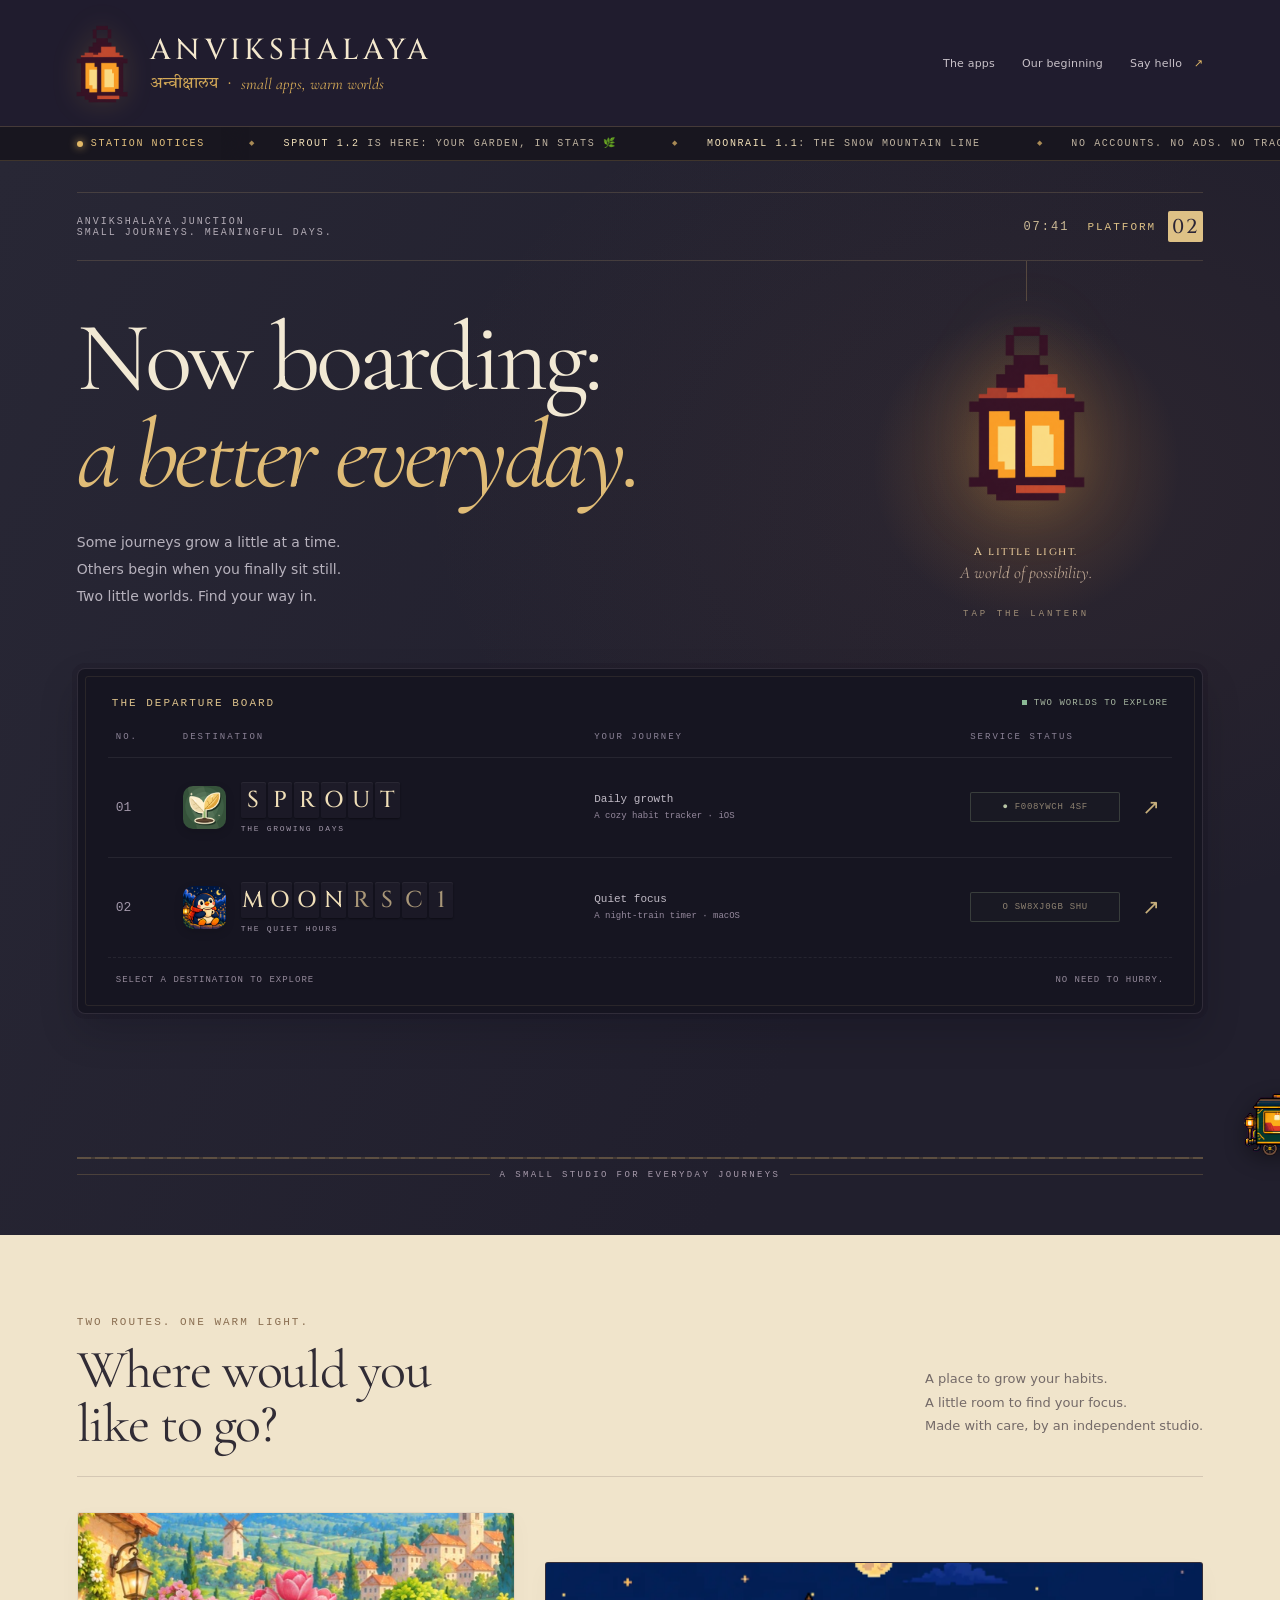
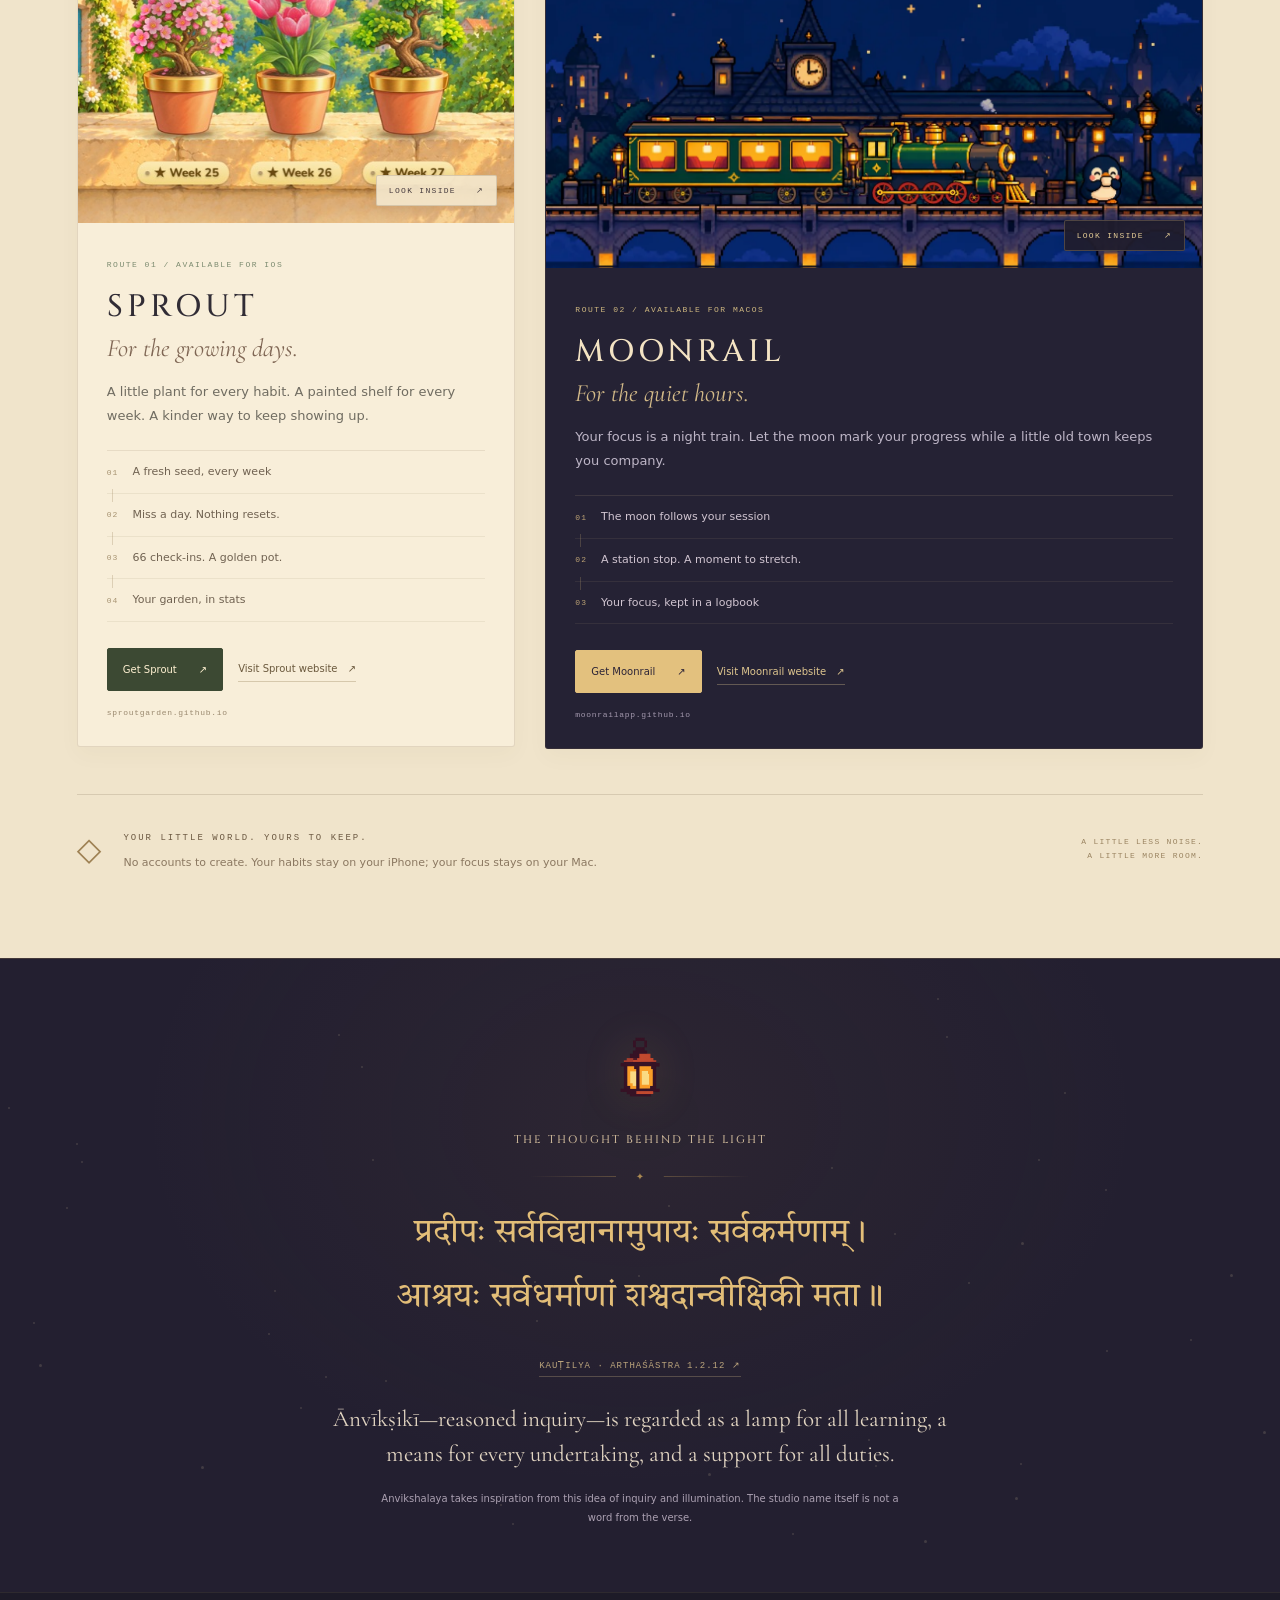
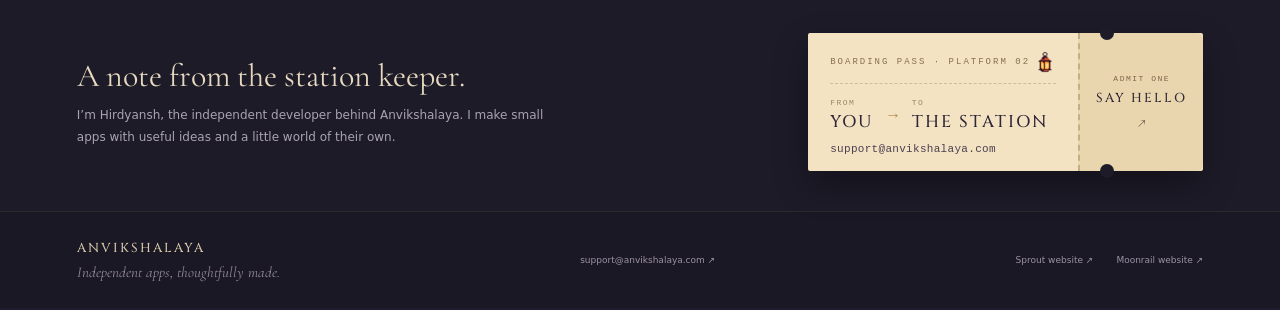
==== commit b2418eb3: "New Open Graph image: the station with the new tagline and notices Rendered from the page at 1200 x " ====
--- a/index.html
+++ b/index.html
@@ -1,3 +1,3 @@
-<!doctype html><html lang="en"><head><meta charset="utf-8"><meta name="viewport" content="width=device-width,initial-scale=1"><title>Anvikshalaya — Small journeys. Meaningful days.</title><meta name="description" content="An independent app studio. Discover Sprout, a cozy iOS habit tracker, and Moonrail, a night-train focus timer for macOS."><link rel="canonical" href="https://anvikshalaya.com/"><meta name="theme-color" content="#201c2e"><meta property="og:type" content="website"><meta property="og:site_name" content="Anvikshalaya"><meta property="og:title" content="Anvikshalaya — Small journeys. Meaningful days."><meta property="og:description" content="An independent app studio. Sprout, a cozy iOS habit tracker, and Moonrail, a night-train focus timer for macOS."><meta property="og:url" content="https://anvikshalaya.com/"><meta property="og:image" content="https://anvikshalaya.com/assets/og-image.png"><meta property="og:image:width" content="1200"><meta property="og:image:height" content="630"><meta property="og:image:alt" content="Anvikshalaya — Now boarding: a better everyday."><meta name="twitter:card" content="summary_large_image"><link rel="icon" href="favicon.ico" sizes="any"><link rel="icon" type="image/png" sizes="32x32" href="assets/favicon-32.png"><link rel="icon" type="image/png" sizes="192x192" href="assets/favicon-192.png"><link rel="apple-touch-icon" href="assets/apple-touch-icon.png"><link rel="stylesheet" href="concepts.css"><link rel="preload" href="assets/fonts/cinzel-500.woff2" as="font" type="font/woff2" crossorigin><style>
+<!doctype html><html lang="en"><head><meta charset="utf-8"><meta name="viewport" content="width=device-width,initial-scale=1"><title>Anvikshalaya — Small journeys. Meaningful days.</title><meta name="description" content="An independent app studio. Discover Sprout, a cozy iOS habit tracker, and Moonrail, a night-train focus timer for macOS."><link rel="canonical" href="https://anvikshalaya.com/"><meta name="theme-color" content="#201c2e"><meta property="og:type" content="website"><meta property="og:site_name" content="Anvikshalaya"><meta property="og:title" content="Anvikshalaya — Small journeys. Meaningful days."><meta property="og:description" content="An independent app studio. Sprout, a cozy iOS habit tracker, and Moonrail, a night-train focus timer for macOS."><meta property="og:url" content="https://anvikshalaya.com/"><meta property="og:image" content="https://anvikshalaya.com/assets/og-image-2026-11.png"><meta property="og:image:width" content="1200"><meta property="og:image:height" content="630"><meta property="og:image:alt" content="Anvikshalaya — Now boarding: a better everyday."><meta name="twitter:card" content="summary_large_image"><link rel="icon" href="favicon.ico" sizes="any"><link rel="icon" type="image/png" sizes="32x32" href="assets/favicon-32.png"><link rel="icon" type="image/png" sizes="192x192" href="assets/favicon-192.png"><link rel="apple-touch-icon" href="assets/apple-touch-icon.png"><link rel="stylesheet" href="concepts.css"><link rel="preload" href="assets/fonts/cinzel-500.woff2" as="font" type="font/woff2" crossorigin><style>
 body{background:#151d22;color:#f1e7cb}nav{padding:19px 6%;background:#151d22;position:relative;z-index:2}.brand{font-size:27px;gap:19px;letter-spacing:-1px}.brand img{width:49px;height:74px;object-fit:contain}nav>div{gap:32px;color:#c6c8ba}nav>div a:hover{color:#edc273}.hero{padding:35px 6% 55px;position:relative;overflow:hidden;background:radial-gradient(ellipse at 78% 29%,#aa774b13,transparent 42%),linear-gradient(120deg,#223137,#172127 70%)}.station{display:flex;justify-content:space-between;align-items:center;border-top:1px solid #d5b67833;border-bottom:1px solid #d5b67833;padding:18px 0}.station .eyebrow{color:#aab8b1;font-size:10px}.clock{color:#edc273;font:11px monospace;letter-spacing:2px;display:flex;gap:12px;align-items:center}.clock b{display:grid;place-items:center;background:#edc273;color:#1e292b;width:35px;height:31px;border-radius:2px;font-size:20px}.intro{display:grid;grid-template-columns:1.6fr .7fr;gap:40px;align-items:center;padding:42px 0 30px}.hero h1{font:clamp(56px,6.8vw,96px)/1.03 Georgia,serif;letter-spacing:-4px;margin:0 0 25px}.hero h1 i{color:#dfb866}.hero p{color:#b7c2bc;line-height:1.8;font-size:15px;max-width:460px;margin:0}.lamp-sign{position:relative;text-align:center;align-self:stretch;display:flex;flex-direction:column;align-items:center;justify-content:center;min-height:300px}.lamp-sign:before{content:'';position:absolute;width:1px;height:52px;top:-42px;background:linear-gradient(#d7b57d11,#d7b57d88)}.lamp-sign img{width:133px;height:204px;object-fit:contain;filter:drop-shadow(0 0 35px #efb54529)}.lamp-sign span{font:9px monospace;letter-spacing:3px;color:#b5a184;margin-top:24px}.board{background:#0c1318;border:1px solid #53605f;border-radius:8px;padding:7px;box-shadow:0 16px 45px #0003,0 0 0 5px #0f191c44;margin-top:15px}.board-inner{padding:20px 22px 10px;border:1px solid #d2b7831c;border-radius:3px}.boardtitle{display:flex;justify-content:space-between;align-items:center;color:#e5ca8b;padding:0 4px 23px;font:11px monospace;letter-spacing:2px}.boardtitle small{font-size:9px;letter-spacing:1px;color:#96b6a0;display:flex;align-items:center;gap:7px}.live{display:inline-block;width:5px;height:5px;background:#8ab995}.boardhead,.departure{display:grid;grid-template-columns:45px 1.1fr 1fr 150px 22px;gap:22px;align-items:center}.boardhead{font:9px monospace;letter-spacing:2px;color:#768c90;padding:0 8px 15px}.departure{width:100%;background:transparent;border:0;border-top:1px solid #fff1;text-align:left;padding:24px 8px;color:#eed18b;transition:background .25s}.departure:hover{background:#e6bd630c}.departure>.number{font:13px monospace;color:#6a8186}.destination{display:flex;gap:15px;align-items:center}.destination img{width:43px;height:43px;object-fit:contain;border-radius:10px}.departure strong{font:22px monospace;letter-spacing:2px;display:block}.departure .route{font:8px monospace;letter-spacing:1.4px;color:#768e8e;display:block;margin-top:6px}.departure .service{color:#b3c0b9;font:11px monospace;line-height:1.7}.departure .service span{color:#6f858b;display:block;font-size:9px}.departure .status{font:9px monospace;letter-spacing:.7px;color:#a9c6aa;border:1px solid #8db18b3b;padding:9px 10px;text-align:center;white-space:nowrap;border-radius:2px}.departure .status.soon{color:#d6bc80;border-color:#d6bc8038}.departure .arrow{font-size:21px;color:#778f91}.boardfoot{display:flex;justify-content:space-between;color:#708789;font:9px monospace;letter-spacing:1px;padding:17px 8px 10px;border-top:1px dashed #fff1}.platform-line{display:flex;gap:10px;align-items:center;margin-top:28px;font:9px monospace;letter-spacing:2px;color:#8a9a93}.platform-line:before,.platform-line:after{content:'';height:1px;background:#b3935644;flex:1}.journeys{background:#e9dfc5;color:#293d37;padding:70px 6% 80px}.journeyhead{display:flex;justify-content:space-between;gap:30px;align-items:end;border-bottom:1px solid #293d3733;padding-bottom:25px;margin-bottom:35px}.journeyhead h2{font:44px/1.1 Georgia,serif;letter-spacing:-1.5px;margin:14px 0 0}.journeyhead p{max-width:300px;font-size:13px;line-height:1.8;color:#657168}.journey-grid{display:grid;grid-template-columns:.8fr 1.2fr;gap:30px;align-items:start}.journey{border:1px solid #293d3733;border-radius:5px;overflow:hidden;background:#f1e8d1}.journey button{border:0;padding:0;text-align:left;width:100%;background:transparent;display:block}.journey-art{height:310px;overflow:hidden;background:#d5dfc3}.journey-art img{width:100%;height:100%;object-fit:cover;object-position:center 61%;transition:transform .6s}.journey button:hover .journey-art img{transform:scale(1.04)}.journey.night{background:#1b2630;color:#f1e7cb;margin-top:50px}.night .journey-art{height:305px;background:#111329}.night .journey-art img{object-fit:contain}.journey-copy{padding:26px}.journey-copy .eyebrow{font-size:9px;letter-spacing:1.5px;color:#7c8b70}.night .eyebrow{color:#cfb880}.journey h3{font:33px/1.1 Georgia,serif;letter-spacing:-1px;margin:15px 0}.journey p{font-size:13px;line-height:1.8;max-width:330px;color:#617065}.night p{color:#b7c3c0}.journey .link{display:block;font:10px monospace;letter-spacing:1px;margin-top:25px}.origin{border-top:1px solid #b79a5b55;background:radial-gradient(ellipse at 50% 35%,#53624d22,transparent 65%),#1b282b;padding:75px 7%}.origin-mark{width:46px;height:70px;object-fit:contain;display:block;margin:0 auto 27px}.origin .eyebrow{font-size:9px;color:#a4b1a3}.origin blockquote{color:#e9bf75;font-size:clamp(24px,2.7vw,37px);line-height:2;margin:23px 0}.origin p{font-size:15px;color:#c0c9bd}.origin small{font-size:11px;color:#a9b5aa;opacity:1}.source{font-size:9px;color:#bfab7b}.studio-note{padding:40px 6%;background:#172226;display:flex;gap:50px;justify-content:space-between;align-items:center}.studio-note h3{font:26px Georgia,serif;margin:0 0 10px}.studio-note p{color:#a5b3a9;font-size:12px;line-height:1.8;max-width:470px;margin:0}.studio-note a{font:11px monospace;color:#d7bc7a;white-space:nowrap}footer{padding:23px 6%;font-size:9px;color:#7f938c;border-color:#aaa2}.inside .eyebrow{font-size:10px}.inside h2{margin-top:24px}.inside .cta{background:#2d453a}.close:hover{background:#e8d9b9}@media(min-width:1500px){.hero,.journeys,.origin,.studio-note{padding-left:max(6%,calc((100vw - 1320px)/2));padding-right:max(6%,calc((100vw - 1320px)/2))}}@media(max-width:800px){.brand{font-size:23px;gap:13px}.brand img{width:40px;height:62px}.intro{grid-template-columns:1fr 140px;gap:15px}.hero h1{font-size:59px;letter-spacing:-2.8px}.lamp-sign{min-height:230px}.lamp-sign img{width:102px;height:160px}.lamp-sign span{font-size:7px;letter-spacing:1.5px}.boardhead,.departure{grid-template-columns:25px 1fr 115px 16px;gap:12px}.boardhead>:nth-child(3),.departure>.service{display:none}.departure strong{font-size:18px}.destination img{width:35px;height:35px}.destination{gap:10px}.departure .status{font-size:8px;padding:8px 6px}.journey-art{height:270px}.journey-grid{gap:20px}.night .journey-art{height:240px}.journey-copy{padding:21px}.journey h3{font-size:29px}}@media(max-width:560px){nav{padding:15px 5%}.brand{font-size:20px;gap:12px}.brand img{width:35px;height:54px}nav>div{gap:15px;font-size:9px}.hero{padding:23px 5% 35px}.station{padding:15px 0}.station .eyebrow{font-size:8px;letter-spacing:1px;max-width:180px;line-height:1.8}.clock{font-size:8px;letter-spacing:1px;gap:8px}.clock b{width:29px;height:27px;font-size:17px}.intro{grid-template-columns:1fr 75px;gap:6px;padding:35px 0 24px}.hero h1{font-size:42px;letter-spacing:-2px;margin-bottom:20px}.hero p{font-size:12px;line-height:1.85;max-width:255px}.lamp-sign{min-height:200px;justify-content:flex-start;padding-top:10px}.lamp-sign img{width:70px;height:110px}.lamp-sign:before{top:-35px;height:40px}.lamp-sign span{font-size:6px;line-height:1.8;max-width:65px;margin-top:15px}.board{padding:4px;border-radius:5px}.board-inner{padding:17px 8px 7px}.boardtitle{font-size:9px;letter-spacing:1px;padding-bottom:22px}.boardtitle small{font-size:7px;letter-spacing:0}.boardhead,.departure{grid-template-columns:18px 1fr 93px;gap:7px}.boardhead>:last-child,.departure>.arrow{display:none}.boardhead{font-size:7px;letter-spacing:1px}.departure{padding:20px 6px}.departure strong{font-size:14px;letter-spacing:1px}.departure .number{font-size:10px}.departure .route{font-size:7px;letter-spacing:.4px}.destination{gap:7px}.destination img{width:27px;height:27px;border-radius:6px}.departure .status{font-size:7px;letter-spacing:0;padding:8px 4px}.boardfoot{font-size:7px;letter-spacing:.4px;gap:10px;line-height:1.7}.platform-line{font-size:7px;letter-spacing:1px}.journeys{padding:45px 6%}.journeyhead{display:block;margin-bottom:25px}.journeyhead h2{font-size:36px}.journeyhead p{max-width:100%;font-size:12px}.journey-grid{grid-template-columns:1fr;gap:22px}.journey.night{margin-top:0}.journey-art{height:330px}.night .journey-art{height:auto}.night .journey-art img{height:auto;display:block}.origin{padding:55px 6%}.origin blockquote{font-size:22px;line-height:2}.origin p{font-size:13px}.origin small{font-size:10px}.studio-note{padding:32px 6%;display:block}.studio-note a{display:inline-block;margin-top:20px}footer{font-size:9px;gap:14px}}
 </style><link rel="stylesheet" href="platform-brand.css"><link rel="stylesheet" href="station.css?v=3"></head><body id="top"><a class="skip" href="#apps">Skip to the apps</a><nav aria-label="Main navigation"><a class="brand" href="#top" aria-label="Anvikshalaya home"><span class="brand-symbol"><img src="assets/lantern-original.png" alt=""></span><span class="brand-lettering"><span class="brand-name">ANVIKSHALAYA</span><span class="brand-sub"><span lang="sa">अन्वीक्षालय</span><span class="brand-dot">·</span><em>small apps, warm worlds</em></span></span></a><div class="nav-links"><a href="#apps">The apps</a><a href="#origin">Our beginning</a><a class="nav-contact" href="mailto:support@anvikshalaya.com">Say hello <span>↗</span></a></div></nav><div class="notices" role="region" aria-label="Station notices"><span class="notices-label"><i></i>Station notices</span><div class="notices-track"><span><b>Sprout 1.2</b> is here: your garden, in stats 🌿</span><span><b>Moonrail 1.1</b>: the Snow Mountain Line</span><span>No accounts. No ads. No tracking.</span><span>Your data stays on your device</span><span>Made with care by <b>Hirdyansh</b></span><span aria-hidden="true"><b>Sprout 1.2</b> is here: your garden, in stats 🌿</span><span aria-hidden="true"><b>Moonrail 1.1</b>: the Snow Mountain Line</span><span aria-hidden="true">No accounts. No ads. No tracking.</span><span aria-hidden="true">Your data stays on your device</span><span aria-hidden="true">Made with care by <b>Hirdyansh</b></span></div></div><main><section class="hero" id="apps"><div class="station"><span class="eyebrow">Anvikshalaya junction<br>Small journeys. Meaningful days.</span><span class="clock"><span class="ist" aria-label="Current time"><span><span class="hh">--</span><span class="colon">:</span><span class="mm">--</span></span></span>PLATFORM <b>02</b></span></div><div class="intro"><div><h1>Now boarding:<br><i>a better everyday.</i></h1><p>Some journeys grow a little at a time.<br>Others begin when you finally sit still.<br>Two little worlds. Find your way in.</p></div><div class="lamp-sign"><div class="lamp-glow" aria-hidden="true"></div><div class="embers" aria-hidden="true"></div><button class="lantern-btn" type="button" aria-pressed="false" aria-label="Dim the lantern"><img src="assets/lantern-original.png" alt="Anvikshalaya's original amber pixel lantern"></button><span class="lamp-caption">A little light.<br><em>A world of possibility.</em></span><span class="lamp-hint" aria-hidden="true">TAP THE LANTERN</span></div></div><div class="board"><div class="board-inner"><div class="boardtitle"><span>THE DEPARTURE BOARD</span><small><i class="live"></i> TWO WORLDS TO EXPLORE</small></div><div class="boardhead"><span>NO.</span><span>DESTINATION</span><span>YOUR JOURNEY</span><span>SERVICE STATUS</span><span></span></div><button class="departure" data-app="sprout" aria-label="Explore Sprout, available for iOS"><span class="number">01</span><span class="destination"><img src="assets/sprout-icon.png" alt=""><span><strong>SPROUT</strong><small class="route">THE GROWING DAYS</small></span></span><span class="service">Daily growth<span>A cozy habit tracker · iOS</span></span><span class="status">● BOARDING NOW</span><span class="arrow">↗</span></button><button class="departure" data-app="moonrail" aria-label="Explore Moonrail, available for macOS"><span class="number">02</span><span class="destination"><img src="assets/moonrail-icon.png" alt=""><span><strong>MOONRAIL</strong><small class="route">THE QUIET HOURS</small></span></span><span class="service">Quiet focus<span>A night-train timer · macOS</span></span><span class="status">● BOARDING NOW</span><span class="arrow">↗</span></button><div class="boardfoot"><span>SELECT A DESTINATION TO EXPLORE</span><span>NO NEED TO HURRY.</span></div></div></div><div class="platform-line">A SMALL STUDIO FOR EVERYDAY JOURNEYS<i class="rail" aria-hidden="true"></i><div class="train" aria-hidden="true"><div class="tr"><i class="puff"></i><i class="puff p2"></i><i class="puff p3"></i><img class="tr-body" src="assets/train-hd/body_momo.webp" alt=""><i class="wh c" style="--x:185"></i><i class="wh c" style="--x:358"></i><i class="wh c" style="--x:863"></i><i class="wh c" style="--x:1041"></i><i class="wh b" style="--x:1331"></i><i class="wh b" style="--x:1453"></i><i class="wh b" style="--x:1574"></i><i class="wh b" style="--x:1685"></i><i class="wh f" style="--x:1773"></i><i class="wh f" style="--x:1885"></i><i class="tr-front car"></i><i class="tr-front cyl"></i><i class="rod"></i><i class="beam"></i></div></div></div></section><section class="journeys"><div class="journeyhead"><div><span class="eyebrow">Two routes. One warm light.</span><h2>Where would you<br>like to go?</h2></div><p>A place to grow your habits.<br>A little room to find your focus.<br>Made with care, by an independent studio.</p></div><div class="journey-grid"><article class="journey"><button class="art-preview" data-app="sprout" aria-label="Preview Sprout screenshots"><div class="journey-art"><img src="assets/sprout-1.2/shelf.jpg" alt="Sprout's shelf screen: weekly pots on the sill of a painted cottage garden" loading="lazy" width="560" height="1217"></div><span class="preview-tag">LOOK INSIDE <span>↗</span></span></button><div class="journey-copy"><span class="eyebrow">ROUTE 01 / AVAILABLE FOR iOS</span><h3 class="app-heading">Sprout</h3><span class="app-poetry">For the growing days.</span><p>A little plant for every habit. A painted shelf for every week. A kinder way to keep showing up.</p><ul class="route-stops"><li><span>01</span>A fresh seed, every week</li><li><span>02</span>Miss a day. Nothing resets.</li><li><span>03</span>66 check-ins. A golden pot.</li><li><span>04</span>Your garden, in stats</li></ul><div class="journey-actions"><a class="app-primary" href="https://apps.apple.com/us/app/sprout-cozy-habit-tracker/id6821127488" target="_blank" rel="noopener noreferrer">Get Sprout <span>↗</span></a><a class="app-site" href="https://sproutgarden.github.io/index.html" target="_blank" rel="noopener noreferrer" aria-label="Visit Sprout website, opens in a new tab">Visit Sprout website <span>↗</span></a></div><span class="domain">sproutgarden.github.io</span></div></article><article class="journey night"><button class="art-preview" data-app="moonrail" aria-label="Preview Moonrail screenshots"><div class="journey-art station-art"><img src="assets/moonrail-station-hd.webp" alt="Moonrail's pixel-art night train at a moonlit station, with Momo on the platform" loading="lazy" width="1328" height="832"></div><span class="preview-tag">LOOK INSIDE <span>↗</span></span></button><div class="journey-copy"><span class="eyebrow">ROUTE 02 / AVAILABLE FOR macOS</span><h3 class="app-heading">Moonrail</h3><span class="app-poetry">For the quiet hours.</span><p>Your focus is a night train. Let the moon mark your progress while a little old town keeps you company.</p><ul class="route-stops"><li><span>01</span>The moon follows your session</li><li><span>02</span>A station stop. A moment to stretch.</li><li><span>03</span>Your focus, kept in a logbook</li></ul><div class="journey-actions"><a class="app-primary" href="https://apps.apple.com/app/id6825285412" target="_blank" rel="noopener noreferrer">Get Moonrail <span>↗</span></a><a class="app-site" href="https://moonrailapp.github.io/" target="_blank" rel="noopener noreferrer" aria-label="Visit Moonrail website, opens in a new tab">Visit Moonrail website <span>↗</span></a></div><span class="domain">moonrailapp.github.io</span></div></article></div><div class="quiet-promise"><span class="promise-mark" aria-hidden="true">◇</span><div><span class="eyebrow">Your little world. Yours to keep.</span><p>No accounts to create. Your habits stay on your iPhone; your focus stays on your Mac.</p></div><span class="promise-end">A LITTLE LESS NOISE.<br>A LITTLE MORE ROOM.</span></div></section></main><section class="origin" id="origin"><div class="sky" aria-hidden="true"></div><img class="origin-mark" src="assets/lantern-original.png" alt=""><span class="eyebrow">The thought behind the light</span><div class="origin-rule" aria-hidden="true">✦</div><blockquote lang="sa">प्रदीपः सर्वविद्यानामुपायः सर्वकर्मणाम् ।<br>आश्रयः सर्वधर्माणां शश्वदान्वीक्षिकी मता ॥</blockquote><a class="source" href="https://www.wisdomlib.org/hinduism/book/kautilya-arthashastra-sanskrit/d/doc905503.html" target="_blank" rel="noopener">Kauṭilya · Arthaśāstra 1.2.12 ↗</a><p>Ānvīkṣikī—reasoned inquiry—is regarded as a lamp for all learning, a means for every undertaking, and a support for all duties.</p><small>Anvikshalaya takes inspiration from this idea of inquiry and illumination. The studio name itself is not a word from the verse.</small></section><section class="studio-note"><div><h3>A note from the station keeper.</h3><p>I’m Hirdyansh, the independent developer behind Anvikshalaya. I make small apps with useful ideas and a little world of their own.</p></div><a class="pass" href="mailto:support@anvikshalaya.com" aria-label="Say hello: email support@anvikshalaya.com"><span class="pass-main"><span class="pass-top"><span>BOARDING PASS · PLATFORM 02</span><img src="assets/lantern-original.png" alt=""></span><span class="pass-route"><span class="stop"><span>FROM</span><b>YOU</b></span><span class="arr">→</span><span class="stop"><span>TO</span><b>THE STATION</b></span></span><span class="pass-mail">support@anvikshalaya.com</span></span><span class="pass-stub"><span>ADMIT ONE</span><b>SAY HELLO</b><em>↗</em></span></a></section><footer><span class="footer-brand">ANVIKSHALAYA <small>Independent apps, thoughtfully made.</small></span><a href="mailto:support@anvikshalaya.com">support@anvikshalaya.com ↗</a><div class="footer-apps"><a href="https://sproutgarden.github.io/index.html" target="_blank" rel="noopener noreferrer">Sprout website ↗</a><a href="https://moonrailapp.github.io/" target="_blank" rel="noopener noreferrer">Moonrail website ↗</a></div></footer><dialog id="sprout" aria-labelledby="sprout-heading"><button class="close" aria-label="Close">×</button><div class="inside"><div class="modal-brand"><img src="assets/sprout-icon.png" alt=""><div><span class="eyebrow">iOS · Available now</span><h2 id="sprout-heading" class="modal-appname">Sprout</h2></div></div><h3 class="modal-poetry">A little growth. Every day.</h3><p>Every habit is a little plant. Each check-in helps it grow, and each week leaves a pot on your shelf. Miss a day and nothing dies or resets; the next week brings a fresh seed.</p><div class="detail-facts"><div><span>01 / GROW</span><h4>A little sunlight, earned.</h4><p>Check-ins earn Sunlight to spend on seeds and painted scenes.</p></div><div><span>02 / KEEP</span><h4>A pot that turns to gold.</h4><p>Every check-in counts toward 66, across every week.</p></div></div><div class="modal-actions"><a class="cta" href="https://apps.apple.com/us/app/sprout-cozy-habit-tracker/id6821127488" target="_blank" rel="noopener noreferrer">Download on the App Store ↗</a><a class="modal-site" href="https://sproutgarden.github.io/index.html" target="_blank" rel="noopener noreferrer">Visit Sprout website ↗</a></div><div class="shots"><img src="assets/sprout-1.2/01-every-habit-grows.jpg" width="640" height="1391" alt="Every habit grows a little plant" loading="lazy"><img src="assets/sprout-1.2/02-golden-pot.jpg" width="640" height="1391" alt="66 check-ins, one golden pot" loading="lazy"><img src="assets/sprout-1.2/03-this-week.jpg" width="640" height="1391" alt="New in 1.2: watch this week's plant grow" loading="lazy"><img src="assets/sprout-1.2/04-the-vine.jpg" width="640" height="1391" alt="New in 1.2: your whole journey, on one vine" loading="lazy"><img src="assets/sprout-1.2/05-the-shelf.jpg" width="640" height="1391" alt="A shelf full of little wins" loading="lazy"><img src="assets/sprout-1.2/06-garden-of-days.jpg" width="640" height="1391" alt="New in 1.2: every day you showed up, in a garden of days" loading="lazy"><img src="assets/sprout-1.2/07-week-flower.jpg" width="640" height="1391" alt="New in 1.2: the week-flower finds the days you never skip" loading="lazy"><img src="assets/sprout-1.2/08-story-cards.jpg" width="640" height="1391" alt="New in 1.2: share your little story" loading="lazy"><img src="assets/sprout-1.2/09-rewards.jpg" width="640" height="1391" alt="Treat yourself with Sunlight" loading="lazy"></div></div></dialog><dialog id="moonrail" aria-labelledby="moonrail-heading"><button class="close" aria-label="Close">×</button><div class="inside"><div class="modal-brand"><img src="assets/moonrail-icon.png" alt=""><div><span class="eyebrow">macOS · Available now</span><h2 id="moonrail-heading" class="modal-appname">Moonrail</h2></div></div><h3 class="modal-poetry">Your focus has a window seat.</h3><p>A cozy pixel focus timer for your Mac’s menu bar. The moon crosses the sky as your session goes on. Arrive at a station, hear a soft chime, and take a breather with Momo.</p><div class="detail-facts"><div><span>01 / RIDE</span><h4>Find your quiet rhythm.</h4><p>Focus sessions and station breaks, with a little train for company.</p></div><div><span>02 / REMEMBER</span><h4>Every mile, in the logbook.</h4><p>Look back at your focus by day, week, and month.</p></div></div><div class="modal-actions"><a class="cta" href="https://apps.apple.com/app/id6825285412" target="_blank" rel="noopener noreferrer">Download on the Mac App Store ↗</a><a class="modal-site" href="https://moonrailapp.github.io/" target="_blank" rel="noopener noreferrer">Visit Moonrail website ↗</a></div><div class="wide-shots"><img src="assets/moonrail-1.1/shot-1.jpg" width="1600" height="1000" alt="Moonrail in the menu bar: your focus is a night train" loading="lazy"><img src="assets/moonrail-1.1/shot-2.jpg" width="1600" height="1000" alt="The Snow Mountain Line, riding from night to sunrise" loading="lazy"><img src="assets/moonrail-1.1/shot-3.jpg" width="1600" height="1000" alt="A station halt: arrive, then stretch with Momo" loading="lazy"><img src="assets/moonrail-1.1/shot-4.jpg" width="1600" height="1000" alt="Two lines to ride: Old Town and the Snow Mountain Line" loading="lazy"><img src="assets/moonrail-1.1/shot-5.jpg" width="1600" height="1000" alt="The logbook: every mile of focus, by week, month and year" loading="lazy"><img src="assets/moonrail-1.1/shot-6.jpg" width="1600" height="1000" alt="The train pinned to your desktop, riding along while you work" loading="lazy"></div></div></dialog><script>document.querySelectorAll('[data-app]').forEach(b=>b.onclick=()=>document.getElementById(b.dataset.app).showModal());document.querySelectorAll('dialog').forEach(d=>{d.querySelector('.close').onclick=()=>d.close();d.addEventListener('click',e=>{const r=d.getBoundingClientRect();if(e.target===d&&(e.clientX<r.left||e.clientX>r.right||e.clientY<r.top||e.clientY>r.bottom))d.close()})});</script><script src="station.js?v=3" defer></script></body></html>
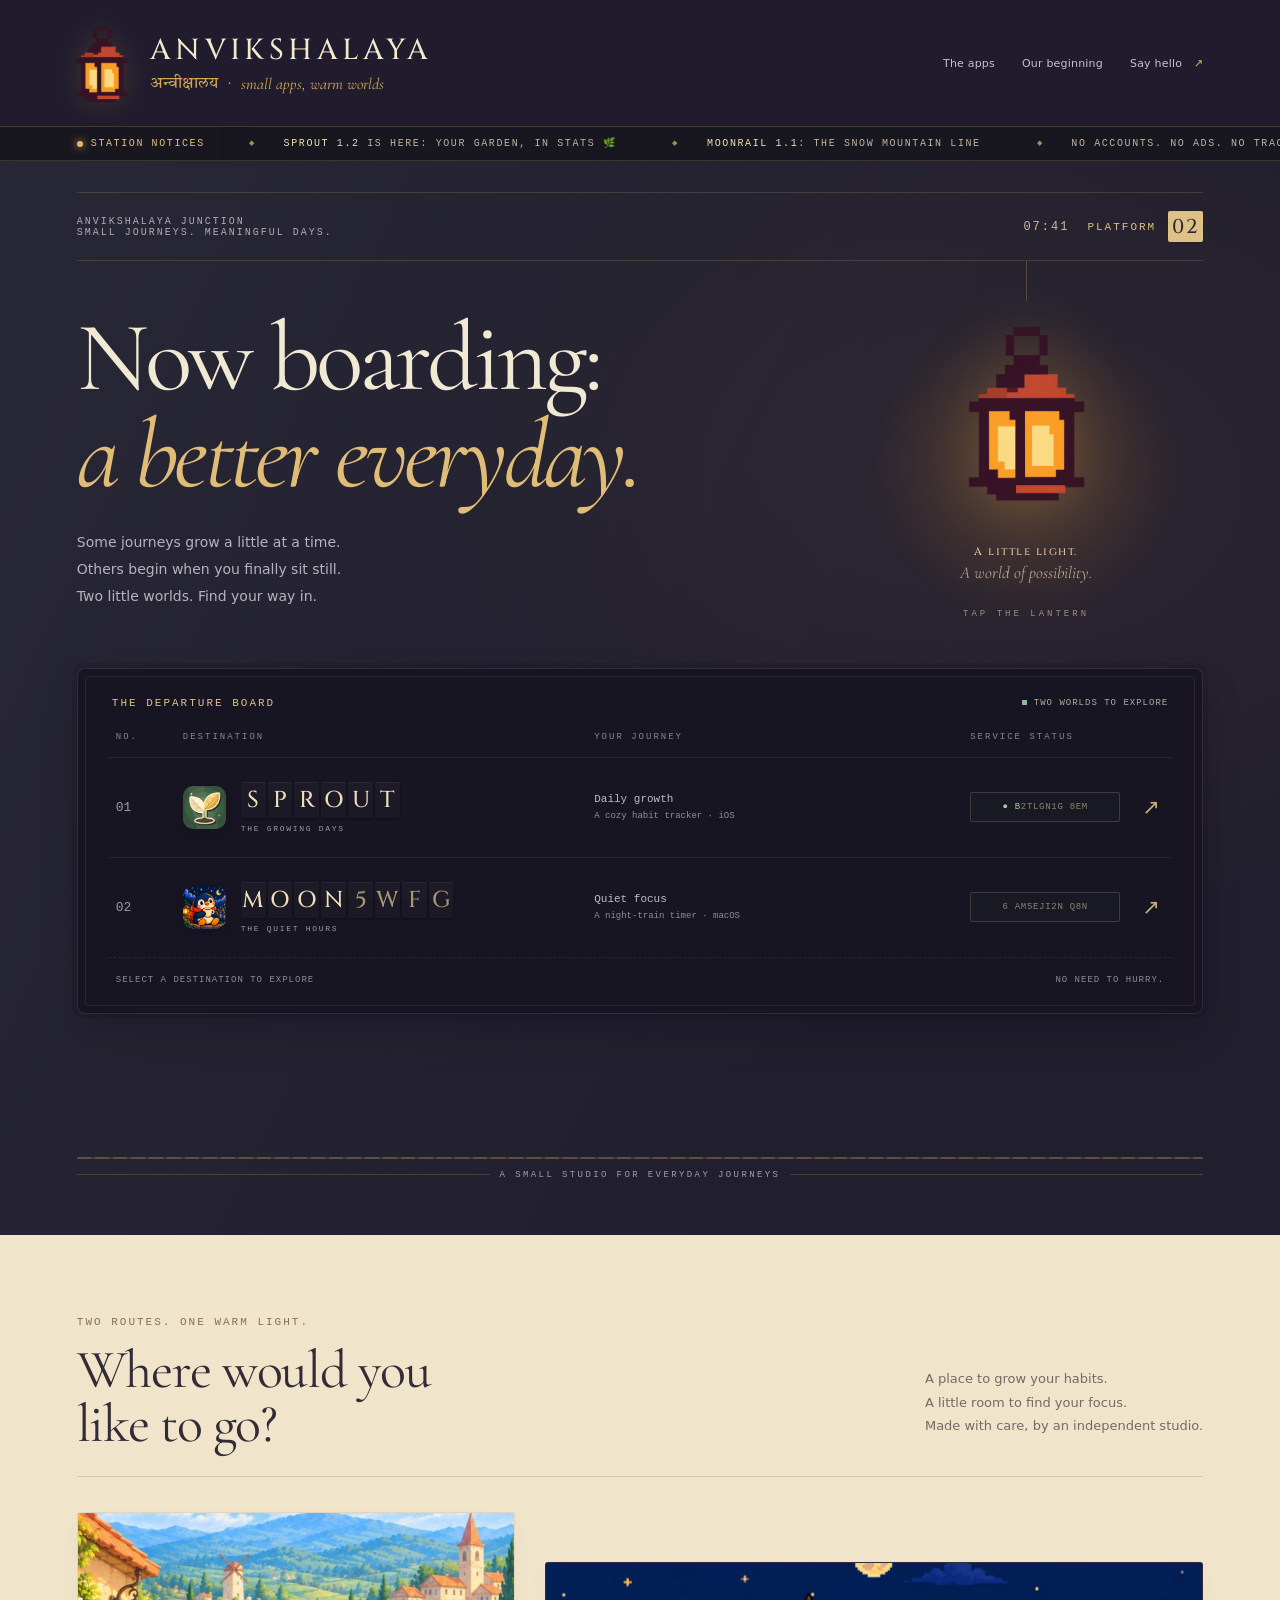
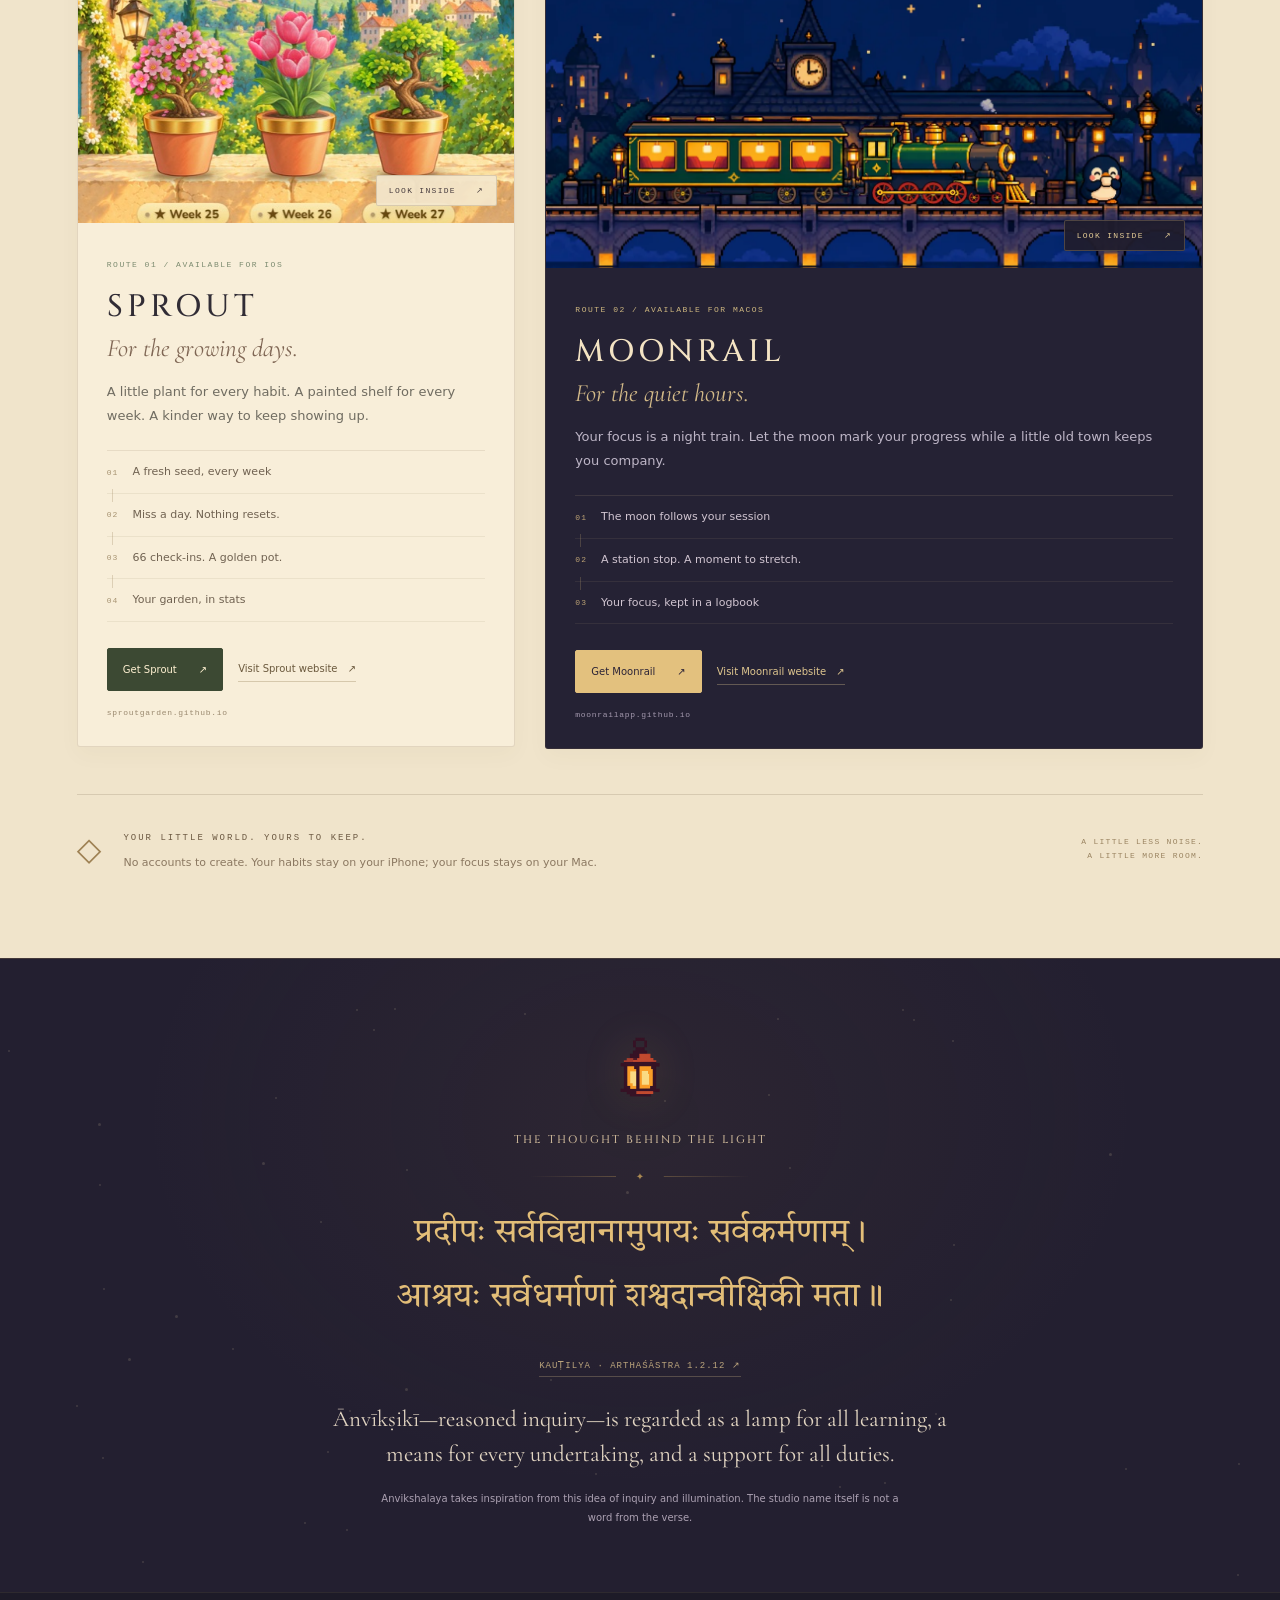
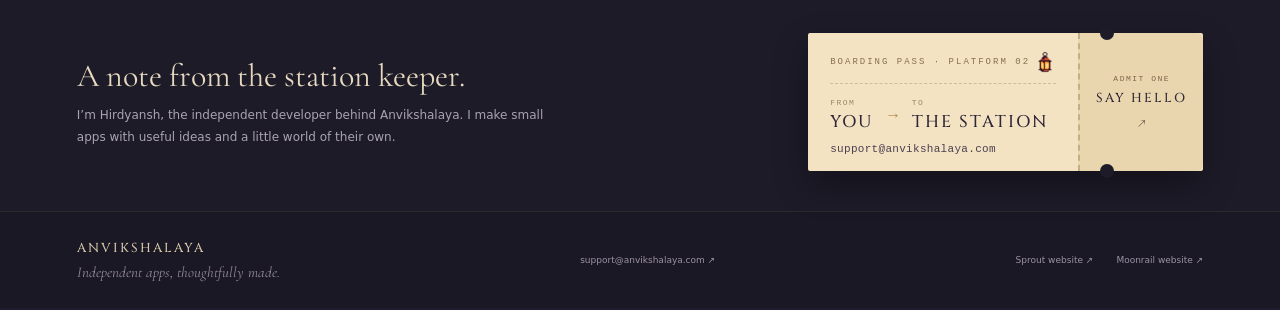
==== commit 3c9fa958: "Sprout card art: crop the shelf to the scene, pots and week tags At phone width the full-height scre" ====
--- a/index.html
+++ b/index.html
@@ -1,3 +1,3 @@
 <!doctype html><html lang="en"><head><meta charset="utf-8"><meta name="viewport" content="width=device-width,initial-scale=1"><title>Anvikshalaya — Small journeys. Meaningful days.</title><meta name="description" content="An independent app studio. Discover Sprout, a cozy iOS habit tracker, and Moonrail, a night-train focus timer for macOS."><link rel="canonical" href="https://anvikshalaya.com/"><meta name="theme-color" content="#201c2e"><meta property="og:type" content="website"><meta property="og:site_name" content="Anvikshalaya"><meta property="og:title" content="Anvikshalaya — Small journeys. Meaningful days."><meta property="og:description" content="An independent app studio. Sprout, a cozy iOS habit tracker, and Moonrail, a night-train focus timer for macOS."><meta property="og:url" content="https://anvikshalaya.com/"><meta property="og:image" content="https://anvikshalaya.com/assets/og-image-2026-11.png"><meta property="og:image:width" content="1200"><meta property="og:image:height" content="630"><meta property="og:image:alt" content="Anvikshalaya — Now boarding: a better everyday."><meta name="twitter:card" content="summary_large_image"><link rel="icon" href="favicon.ico" sizes="any"><link rel="icon" type="image/png" sizes="32x32" href="assets/favicon-32.png"><link rel="icon" type="image/png" sizes="192x192" href="assets/favicon-192.png"><link rel="apple-touch-icon" href="assets/apple-touch-icon.png"><link rel="stylesheet" href="concepts.css"><link rel="preload" href="assets/fonts/cinzel-500.woff2" as="font" type="font/woff2" crossorigin><style>
 body{background:#151d22;color:#f1e7cb}nav{padding:19px 6%;background:#151d22;position:relative;z-index:2}.brand{font-size:27px;gap:19px;letter-spacing:-1px}.brand img{width:49px;height:74px;object-fit:contain}nav>div{gap:32px;color:#c6c8ba}nav>div a:hover{color:#edc273}.hero{padding:35px 6% 55px;position:relative;overflow:hidden;background:radial-gradient(ellipse at 78% 29%,#aa774b13,transparent 42%),linear-gradient(120deg,#223137,#172127 70%)}.station{display:flex;justify-content:space-between;align-items:center;border-top:1px solid #d5b67833;border-bottom:1px solid #d5b67833;padding:18px 0}.station .eyebrow{color:#aab8b1;font-size:10px}.clock{color:#edc273;font:11px monospace;letter-spacing:2px;display:flex;gap:12px;align-items:center}.clock b{display:grid;place-items:center;background:#edc273;color:#1e292b;width:35px;height:31px;border-radius:2px;font-size:20px}.intro{display:grid;grid-template-columns:1.6fr .7fr;gap:40px;align-items:center;padding:42px 0 30px}.hero h1{font:clamp(56px,6.8vw,96px)/1.03 Georgia,serif;letter-spacing:-4px;margin:0 0 25px}.hero h1 i{color:#dfb866}.hero p{color:#b7c2bc;line-height:1.8;font-size:15px;max-width:460px;margin:0}.lamp-sign{position:relative;text-align:center;align-self:stretch;display:flex;flex-direction:column;align-items:center;justify-content:center;min-height:300px}.lamp-sign:before{content:'';position:absolute;width:1px;height:52px;top:-42px;background:linear-gradient(#d7b57d11,#d7b57d88)}.lamp-sign img{width:133px;height:204px;object-fit:contain;filter:drop-shadow(0 0 35px #efb54529)}.lamp-sign span{font:9px monospace;letter-spacing:3px;color:#b5a184;margin-top:24px}.board{background:#0c1318;border:1px solid #53605f;border-radius:8px;padding:7px;box-shadow:0 16px 45px #0003,0 0 0 5px #0f191c44;margin-top:15px}.board-inner{padding:20px 22px 10px;border:1px solid #d2b7831c;border-radius:3px}.boardtitle{display:flex;justify-content:space-between;align-items:center;color:#e5ca8b;padding:0 4px 23px;font:11px monospace;letter-spacing:2px}.boardtitle small{font-size:9px;letter-spacing:1px;color:#96b6a0;display:flex;align-items:center;gap:7px}.live{display:inline-block;width:5px;height:5px;background:#8ab995}.boardhead,.departure{display:grid;grid-template-columns:45px 1.1fr 1fr 150px 22px;gap:22px;align-items:center}.boardhead{font:9px monospace;letter-spacing:2px;color:#768c90;padding:0 8px 15px}.departure{width:100%;background:transparent;border:0;border-top:1px solid #fff1;text-align:left;padding:24px 8px;color:#eed18b;transition:background .25s}.departure:hover{background:#e6bd630c}.departure>.number{font:13px monospace;color:#6a8186}.destination{display:flex;gap:15px;align-items:center}.destination img{width:43px;height:43px;object-fit:contain;border-radius:10px}.departure strong{font:22px monospace;letter-spacing:2px;display:block}.departure .route{font:8px monospace;letter-spacing:1.4px;color:#768e8e;display:block;margin-top:6px}.departure .service{color:#b3c0b9;font:11px monospace;line-height:1.7}.departure .service span{color:#6f858b;display:block;font-size:9px}.departure .status{font:9px monospace;letter-spacing:.7px;color:#a9c6aa;border:1px solid #8db18b3b;padding:9px 10px;text-align:center;white-space:nowrap;border-radius:2px}.departure .status.soon{color:#d6bc80;border-color:#d6bc8038}.departure .arrow{font-size:21px;color:#778f91}.boardfoot{display:flex;justify-content:space-between;color:#708789;font:9px monospace;letter-spacing:1px;padding:17px 8px 10px;border-top:1px dashed #fff1}.platform-line{display:flex;gap:10px;align-items:center;margin-top:28px;font:9px monospace;letter-spacing:2px;color:#8a9a93}.platform-line:before,.platform-line:after{content:'';height:1px;background:#b3935644;flex:1}.journeys{background:#e9dfc5;color:#293d37;padding:70px 6% 80px}.journeyhead{display:flex;justify-content:space-between;gap:30px;align-items:end;border-bottom:1px solid #293d3733;padding-bottom:25px;margin-bottom:35px}.journeyhead h2{font:44px/1.1 Georgia,serif;letter-spacing:-1.5px;margin:14px 0 0}.journeyhead p{max-width:300px;font-size:13px;line-height:1.8;color:#657168}.journey-grid{display:grid;grid-template-columns:.8fr 1.2fr;gap:30px;align-items:start}.journey{border:1px solid #293d3733;border-radius:5px;overflow:hidden;background:#f1e8d1}.journey button{border:0;padding:0;text-align:left;width:100%;background:transparent;display:block}.journey-art{height:310px;overflow:hidden;background:#d5dfc3}.journey-art img{width:100%;height:100%;object-fit:cover;object-position:center 61%;transition:transform .6s}.journey button:hover .journey-art img{transform:scale(1.04)}.journey.night{background:#1b2630;color:#f1e7cb;margin-top:50px}.night .journey-art{height:305px;background:#111329}.night .journey-art img{object-fit:contain}.journey-copy{padding:26px}.journey-copy .eyebrow{font-size:9px;letter-spacing:1.5px;color:#7c8b70}.night .eyebrow{color:#cfb880}.journey h3{font:33px/1.1 Georgia,serif;letter-spacing:-1px;margin:15px 0}.journey p{font-size:13px;line-height:1.8;max-width:330px;color:#617065}.night p{color:#b7c3c0}.journey .link{display:block;font:10px monospace;letter-spacing:1px;margin-top:25px}.origin{border-top:1px solid #b79a5b55;background:radial-gradient(ellipse at 50% 35%,#53624d22,transparent 65%),#1b282b;padding:75px 7%}.origin-mark{width:46px;height:70px;object-fit:contain;display:block;margin:0 auto 27px}.origin .eyebrow{font-size:9px;color:#a4b1a3}.origin blockquote{color:#e9bf75;font-size:clamp(24px,2.7vw,37px);line-height:2;margin:23px 0}.origin p{font-size:15px;color:#c0c9bd}.origin small{font-size:11px;color:#a9b5aa;opacity:1}.source{font-size:9px;color:#bfab7b}.studio-note{padding:40px 6%;background:#172226;display:flex;gap:50px;justify-content:space-between;align-items:center}.studio-note h3{font:26px Georgia,serif;margin:0 0 10px}.studio-note p{color:#a5b3a9;font-size:12px;line-height:1.8;max-width:470px;margin:0}.studio-note a{font:11px monospace;color:#d7bc7a;white-space:nowrap}footer{padding:23px 6%;font-size:9px;color:#7f938c;border-color:#aaa2}.inside .eyebrow{font-size:10px}.inside h2{margin-top:24px}.inside .cta{background:#2d453a}.close:hover{background:#e8d9b9}@media(min-width:1500px){.hero,.journeys,.origin,.studio-note{padding-left:max(6%,calc((100vw - 1320px)/2));padding-right:max(6%,calc((100vw - 1320px)/2))}}@media(max-width:800px){.brand{font-size:23px;gap:13px}.brand img{width:40px;height:62px}.intro{grid-template-columns:1fr 140px;gap:15px}.hero h1{font-size:59px;letter-spacing:-2.8px}.lamp-sign{min-height:230px}.lamp-sign img{width:102px;height:160px}.lamp-sign span{font-size:7px;letter-spacing:1.5px}.boardhead,.departure{grid-template-columns:25px 1fr 115px 16px;gap:12px}.boardhead>:nth-child(3),.departure>.service{display:none}.departure strong{font-size:18px}.destination img{width:35px;height:35px}.destination{gap:10px}.departure .status{font-size:8px;padding:8px 6px}.journey-art{height:270px}.journey-grid{gap:20px}.night .journey-art{height:240px}.journey-copy{padding:21px}.journey h3{font-size:29px}}@media(max-width:560px){nav{padding:15px 5%}.brand{font-size:20px;gap:12px}.brand img{width:35px;height:54px}nav>div{gap:15px;font-size:9px}.hero{padding:23px 5% 35px}.station{padding:15px 0}.station .eyebrow{font-size:8px;letter-spacing:1px;max-width:180px;line-height:1.8}.clock{font-size:8px;letter-spacing:1px;gap:8px}.clock b{width:29px;height:27px;font-size:17px}.intro{grid-template-columns:1fr 75px;gap:6px;padding:35px 0 24px}.hero h1{font-size:42px;letter-spacing:-2px;margin-bottom:20px}.hero p{font-size:12px;line-height:1.85;max-width:255px}.lamp-sign{min-height:200px;justify-content:flex-start;padding-top:10px}.lamp-sign img{width:70px;height:110px}.lamp-sign:before{top:-35px;height:40px}.lamp-sign span{font-size:6px;line-height:1.8;max-width:65px;margin-top:15px}.board{padding:4px;border-radius:5px}.board-inner{padding:17px 8px 7px}.boardtitle{font-size:9px;letter-spacing:1px;padding-bottom:22px}.boardtitle small{font-size:7px;letter-spacing:0}.boardhead,.departure{grid-template-columns:18px 1fr 93px;gap:7px}.boardhead>:last-child,.departure>.arrow{display:none}.boardhead{font-size:7px;letter-spacing:1px}.departure{padding:20px 6px}.departure strong{font-size:14px;letter-spacing:1px}.departure .number{font-size:10px}.departure .route{font-size:7px;letter-spacing:.4px}.destination{gap:7px}.destination img{width:27px;height:27px;border-radius:6px}.departure .status{font-size:7px;letter-spacing:0;padding:8px 4px}.boardfoot{font-size:7px;letter-spacing:.4px;gap:10px;line-height:1.7}.platform-line{font-size:7px;letter-spacing:1px}.journeys{padding:45px 6%}.journeyhead{display:block;margin-bottom:25px}.journeyhead h2{font-size:36px}.journeyhead p{max-width:100%;font-size:12px}.journey-grid{grid-template-columns:1fr;gap:22px}.journey.night{margin-top:0}.journey-art{height:330px}.night .journey-art{height:auto}.night .journey-art img{height:auto;display:block}.origin{padding:55px 6%}.origin blockquote{font-size:22px;line-height:2}.origin p{font-size:13px}.origin small{font-size:10px}.studio-note{padding:32px 6%;display:block}.studio-note a{display:inline-block;margin-top:20px}footer{font-size:9px;gap:14px}}
-</style><link rel="stylesheet" href="platform-brand.css"><link rel="stylesheet" href="station.css?v=3"></head><body id="top"><a class="skip" href="#apps">Skip to the apps</a><nav aria-label="Main navigation"><a class="brand" href="#top" aria-label="Anvikshalaya home"><span class="brand-symbol"><img src="assets/lantern-original.png" alt=""></span><span class="brand-lettering"><span class="brand-name">ANVIKSHALAYA</span><span class="brand-sub"><span lang="sa">अन्वीक्षालय</span><span class="brand-dot">·</span><em>small apps, warm worlds</em></span></span></a><div class="nav-links"><a href="#apps">The apps</a><a href="#origin">Our beginning</a><a class="nav-contact" href="mailto:support@anvikshalaya.com">Say hello <span>↗</span></a></div></nav><div class="notices" role="region" aria-label="Station notices"><span class="notices-label"><i></i>Station notices</span><div class="notices-track"><span><b>Sprout 1.2</b> is here: your garden, in stats 🌿</span><span><b>Moonrail 1.1</b>: the Snow Mountain Line</span><span>No accounts. No ads. No tracking.</span><span>Your data stays on your device</span><span>Made with care by <b>Hirdyansh</b></span><span aria-hidden="true"><b>Sprout 1.2</b> is here: your garden, in stats 🌿</span><span aria-hidden="true"><b>Moonrail 1.1</b>: the Snow Mountain Line</span><span aria-hidden="true">No accounts. No ads. No tracking.</span><span aria-hidden="true">Your data stays on your device</span><span aria-hidden="true">Made with care by <b>Hirdyansh</b></span></div></div><main><section class="hero" id="apps"><div class="station"><span class="eyebrow">Anvikshalaya junction<br>Small journeys. Meaningful days.</span><span class="clock"><span class="ist" aria-label="Current time"><span><span class="hh">--</span><span class="colon">:</span><span class="mm">--</span></span></span>PLATFORM <b>02</b></span></div><div class="intro"><div><h1>Now boarding:<br><i>a better everyday.</i></h1><p>Some journeys grow a little at a time.<br>Others begin when you finally sit still.<br>Two little worlds. Find your way in.</p></div><div class="lamp-sign"><div class="lamp-glow" aria-hidden="true"></div><div class="embers" aria-hidden="true"></div><button class="lantern-btn" type="button" aria-pressed="false" aria-label="Dim the lantern"><img src="assets/lantern-original.png" alt="Anvikshalaya's original amber pixel lantern"></button><span class="lamp-caption">A little light.<br><em>A world of possibility.</em></span><span class="lamp-hint" aria-hidden="true">TAP THE LANTERN</span></div></div><div class="board"><div class="board-inner"><div class="boardtitle"><span>THE DEPARTURE BOARD</span><small><i class="live"></i> TWO WORLDS TO EXPLORE</small></div><div class="boardhead"><span>NO.</span><span>DESTINATION</span><span>YOUR JOURNEY</span><span>SERVICE STATUS</span><span></span></div><button class="departure" data-app="sprout" aria-label="Explore Sprout, available for iOS"><span class="number">01</span><span class="destination"><img src="assets/sprout-icon.png" alt=""><span><strong>SPROUT</strong><small class="route">THE GROWING DAYS</small></span></span><span class="service">Daily growth<span>A cozy habit tracker · iOS</span></span><span class="status">● BOARDING NOW</span><span class="arrow">↗</span></button><button class="departure" data-app="moonrail" aria-label="Explore Moonrail, available for macOS"><span class="number">02</span><span class="destination"><img src="assets/moonrail-icon.png" alt=""><span><strong>MOONRAIL</strong><small class="route">THE QUIET HOURS</small></span></span><span class="service">Quiet focus<span>A night-train timer · macOS</span></span><span class="status">● BOARDING NOW</span><span class="arrow">↗</span></button><div class="boardfoot"><span>SELECT A DESTINATION TO EXPLORE</span><span>NO NEED TO HURRY.</span></div></div></div><div class="platform-line">A SMALL STUDIO FOR EVERYDAY JOURNEYS<i class="rail" aria-hidden="true"></i><div class="train" aria-hidden="true"><div class="tr"><i class="puff"></i><i class="puff p2"></i><i class="puff p3"></i><img class="tr-body" src="assets/train-hd/body_momo.webp" alt=""><i class="wh c" style="--x:185"></i><i class="wh c" style="--x:358"></i><i class="wh c" style="--x:863"></i><i class="wh c" style="--x:1041"></i><i class="wh b" style="--x:1331"></i><i class="wh b" style="--x:1453"></i><i class="wh b" style="--x:1574"></i><i class="wh b" style="--x:1685"></i><i class="wh f" style="--x:1773"></i><i class="wh f" style="--x:1885"></i><i class="tr-front car"></i><i class="tr-front cyl"></i><i class="rod"></i><i class="beam"></i></div></div></div></section><section class="journeys"><div class="journeyhead"><div><span class="eyebrow">Two routes. One warm light.</span><h2>Where would you<br>like to go?</h2></div><p>A place to grow your habits.<br>A little room to find your focus.<br>Made with care, by an independent studio.</p></div><div class="journey-grid"><article class="journey"><button class="art-preview" data-app="sprout" aria-label="Preview Sprout screenshots"><div class="journey-art"><img src="assets/sprout-1.2/shelf.jpg" alt="Sprout's shelf screen: weekly pots on the sill of a painted cottage garden" loading="lazy" width="560" height="1217"></div><span class="preview-tag">LOOK INSIDE <span>↗</span></span></button><div class="journey-copy"><span class="eyebrow">ROUTE 01 / AVAILABLE FOR iOS</span><h3 class="app-heading">Sprout</h3><span class="app-poetry">For the growing days.</span><p>A little plant for every habit. A painted shelf for every week. A kinder way to keep showing up.</p><ul class="route-stops"><li><span>01</span>A fresh seed, every week</li><li><span>02</span>Miss a day. Nothing resets.</li><li><span>03</span>66 check-ins. A golden pot.</li><li><span>04</span>Your garden, in stats</li></ul><div class="journey-actions"><a class="app-primary" href="https://apps.apple.com/us/app/sprout-cozy-habit-tracker/id6821127488" target="_blank" rel="noopener noreferrer">Get Sprout <span>↗</span></a><a class="app-site" href="https://sproutgarden.github.io/index.html" target="_blank" rel="noopener noreferrer" aria-label="Visit Sprout website, opens in a new tab">Visit Sprout website <span>↗</span></a></div><span class="domain">sproutgarden.github.io</span></div></article><article class="journey night"><button class="art-preview" data-app="moonrail" aria-label="Preview Moonrail screenshots"><div class="journey-art station-art"><img src="assets/moonrail-station-hd.webp" alt="Moonrail's pixel-art night train at a moonlit station, with Momo on the platform" loading="lazy" width="1328" height="832"></div><span class="preview-tag">LOOK INSIDE <span>↗</span></span></button><div class="journey-copy"><span class="eyebrow">ROUTE 02 / AVAILABLE FOR macOS</span><h3 class="app-heading">Moonrail</h3><span class="app-poetry">For the quiet hours.</span><p>Your focus is a night train. Let the moon mark your progress while a little old town keeps you company.</p><ul class="route-stops"><li><span>01</span>The moon follows your session</li><li><span>02</span>A station stop. A moment to stretch.</li><li><span>03</span>Your focus, kept in a logbook</li></ul><div class="journey-actions"><a class="app-primary" href="https://apps.apple.com/app/id6825285412" target="_blank" rel="noopener noreferrer">Get Moonrail <span>↗</span></a><a class="app-site" href="https://moonrailapp.github.io/" target="_blank" rel="noopener noreferrer" aria-label="Visit Moonrail website, opens in a new tab">Visit Moonrail website <span>↗</span></a></div><span class="domain">moonrailapp.github.io</span></div></article></div><div class="quiet-promise"><span class="promise-mark" aria-hidden="true">◇</span><div><span class="eyebrow">Your little world. Yours to keep.</span><p>No accounts to create. Your habits stay on your iPhone; your focus stays on your Mac.</p></div><span class="promise-end">A LITTLE LESS NOISE.<br>A LITTLE MORE ROOM.</span></div></section></main><section class="origin" id="origin"><div class="sky" aria-hidden="true"></div><img class="origin-mark" src="assets/lantern-original.png" alt=""><span class="eyebrow">The thought behind the light</span><div class="origin-rule" aria-hidden="true">✦</div><blockquote lang="sa">प्रदीपः सर्वविद्यानामुपायः सर्वकर्मणाम् ।<br>आश्रयः सर्वधर्माणां शश्वदान्वीक्षिकी मता ॥</blockquote><a class="source" href="https://www.wisdomlib.org/hinduism/book/kautilya-arthashastra-sanskrit/d/doc905503.html" target="_blank" rel="noopener">Kauṭilya · Arthaśāstra 1.2.12 ↗</a><p>Ānvīkṣikī—reasoned inquiry—is regarded as a lamp for all learning, a means for every undertaking, and a support for all duties.</p><small>Anvikshalaya takes inspiration from this idea of inquiry and illumination. The studio name itself is not a word from the verse.</small></section><section class="studio-note"><div><h3>A note from the station keeper.</h3><p>I’m Hirdyansh, the independent developer behind Anvikshalaya. I make small apps with useful ideas and a little world of their own.</p></div><a class="pass" href="mailto:support@anvikshalaya.com" aria-label="Say hello: email support@anvikshalaya.com"><span class="pass-main"><span class="pass-top"><span>BOARDING PASS · PLATFORM 02</span><img src="assets/lantern-original.png" alt=""></span><span class="pass-route"><span class="stop"><span>FROM</span><b>YOU</b></span><span class="arr">→</span><span class="stop"><span>TO</span><b>THE STATION</b></span></span><span class="pass-mail">support@anvikshalaya.com</span></span><span class="pass-stub"><span>ADMIT ONE</span><b>SAY HELLO</b><em>↗</em></span></a></section><footer><span class="footer-brand">ANVIKSHALAYA <small>Independent apps, thoughtfully made.</small></span><a href="mailto:support@anvikshalaya.com">support@anvikshalaya.com ↗</a><div class="footer-apps"><a href="https://sproutgarden.github.io/index.html" target="_blank" rel="noopener noreferrer">Sprout website ↗</a><a href="https://moonrailapp.github.io/" target="_blank" rel="noopener noreferrer">Moonrail website ↗</a></div></footer><dialog id="sprout" aria-labelledby="sprout-heading"><button class="close" aria-label="Close">×</button><div class="inside"><div class="modal-brand"><img src="assets/sprout-icon.png" alt=""><div><span class="eyebrow">iOS · Available now</span><h2 id="sprout-heading" class="modal-appname">Sprout</h2></div></div><h3 class="modal-poetry">A little growth. Every day.</h3><p>Every habit is a little plant. Each check-in helps it grow, and each week leaves a pot on your shelf. Miss a day and nothing dies or resets; the next week brings a fresh seed.</p><div class="detail-facts"><div><span>01 / GROW</span><h4>A little sunlight, earned.</h4><p>Check-ins earn Sunlight to spend on seeds and painted scenes.</p></div><div><span>02 / KEEP</span><h4>A pot that turns to gold.</h4><p>Every check-in counts toward 66, across every week.</p></div></div><div class="modal-actions"><a class="cta" href="https://apps.apple.com/us/app/sprout-cozy-habit-tracker/id6821127488" target="_blank" rel="noopener noreferrer">Download on the App Store ↗</a><a class="modal-site" href="https://sproutgarden.github.io/index.html" target="_blank" rel="noopener noreferrer">Visit Sprout website ↗</a></div><div class="shots"><img src="assets/sprout-1.2/01-every-habit-grows.jpg" width="640" height="1391" alt="Every habit grows a little plant" loading="lazy"><img src="assets/sprout-1.2/02-golden-pot.jpg" width="640" height="1391" alt="66 check-ins, one golden pot" loading="lazy"><img src="assets/sprout-1.2/03-this-week.jpg" width="640" height="1391" alt="New in 1.2: watch this week's plant grow" loading="lazy"><img src="assets/sprout-1.2/04-the-vine.jpg" width="640" height="1391" alt="New in 1.2: your whole journey, on one vine" loading="lazy"><img src="assets/sprout-1.2/05-the-shelf.jpg" width="640" height="1391" alt="A shelf full of little wins" loading="lazy"><img src="assets/sprout-1.2/06-garden-of-days.jpg" width="640" height="1391" alt="New in 1.2: every day you showed up, in a garden of days" loading="lazy"><img src="assets/sprout-1.2/07-week-flower.jpg" width="640" height="1391" alt="New in 1.2: the week-flower finds the days you never skip" loading="lazy"><img src="assets/sprout-1.2/08-story-cards.jpg" width="640" height="1391" alt="New in 1.2: share your little story" loading="lazy"><img src="assets/sprout-1.2/09-rewards.jpg" width="640" height="1391" alt="Treat yourself with Sunlight" loading="lazy"></div></div></dialog><dialog id="moonrail" aria-labelledby="moonrail-heading"><button class="close" aria-label="Close">×</button><div class="inside"><div class="modal-brand"><img src="assets/moonrail-icon.png" alt=""><div><span class="eyebrow">macOS · Available now</span><h2 id="moonrail-heading" class="modal-appname">Moonrail</h2></div></div><h3 class="modal-poetry">Your focus has a window seat.</h3><p>A cozy pixel focus timer for your Mac’s menu bar. The moon crosses the sky as your session goes on. Arrive at a station, hear a soft chime, and take a breather with Momo.</p><div class="detail-facts"><div><span>01 / RIDE</span><h4>Find your quiet rhythm.</h4><p>Focus sessions and station breaks, with a little train for company.</p></div><div><span>02 / REMEMBER</span><h4>Every mile, in the logbook.</h4><p>Look back at your focus by day, week, and month.</p></div></div><div class="modal-actions"><a class="cta" href="https://apps.apple.com/app/id6825285412" target="_blank" rel="noopener noreferrer">Download on the Mac App Store ↗</a><a class="modal-site" href="https://moonrailapp.github.io/" target="_blank" rel="noopener noreferrer">Visit Moonrail website ↗</a></div><div class="wide-shots"><img src="assets/moonrail-1.1/shot-1.jpg" width="1600" height="1000" alt="Moonrail in the menu bar: your focus is a night train" loading="lazy"><img src="assets/moonrail-1.1/shot-2.jpg" width="1600" height="1000" alt="The Snow Mountain Line, riding from night to sunrise" loading="lazy"><img src="assets/moonrail-1.1/shot-3.jpg" width="1600" height="1000" alt="A station halt: arrive, then stretch with Momo" loading="lazy"><img src="assets/moonrail-1.1/shot-4.jpg" width="1600" height="1000" alt="Two lines to ride: Old Town and the Snow Mountain Line" loading="lazy"><img src="assets/moonrail-1.1/shot-5.jpg" width="1600" height="1000" alt="The logbook: every mile of focus, by week, month and year" loading="lazy"><img src="assets/moonrail-1.1/shot-6.jpg" width="1600" height="1000" alt="The train pinned to your desktop, riding along while you work" loading="lazy"></div></div></dialog><script>document.querySelectorAll('[data-app]').forEach(b=>b.onclick=()=>document.getElementById(b.dataset.app).showModal());document.querySelectorAll('dialog').forEach(d=>{d.querySelector('.close').onclick=()=>d.close();d.addEventListener('click',e=>{const r=d.getBoundingClientRect();if(e.target===d&&(e.clientX<r.left||e.clientX>r.right||e.clientY<r.top||e.clientY>r.bottom))d.close()})});</script><script src="station.js?v=3" defer></script></body></html>+</style><link rel="stylesheet" href="platform-brand.css"><link rel="stylesheet" href="station.css?v=3"></head><body id="top"><a class="skip" href="#apps">Skip to the apps</a><nav aria-label="Main navigation"><a class="brand" href="#top" aria-label="Anvikshalaya home"><span class="brand-symbol"><img src="assets/lantern-original.png" alt=""></span><span class="brand-lettering"><span class="brand-name">ANVIKSHALAYA</span><span class="brand-sub"><span lang="sa">अन्वीक्षालय</span><span class="brand-dot">·</span><em>small apps, warm worlds</em></span></span></a><div class="nav-links"><a href="#apps">The apps</a><a href="#origin">Our beginning</a><a class="nav-contact" href="mailto:support@anvikshalaya.com">Say hello <span>↗</span></a></div></nav><div class="notices" role="region" aria-label="Station notices"><span class="notices-label"><i></i>Station notices</span><div class="notices-track"><span><b>Sprout 1.2</b> is here: your garden, in stats 🌿</span><span><b>Moonrail 1.1</b>: the Snow Mountain Line</span><span>No accounts. No ads. No tracking.</span><span>Your data stays on your device</span><span>Made with care by <b>Hirdyansh</b></span><span aria-hidden="true"><b>Sprout 1.2</b> is here: your garden, in stats 🌿</span><span aria-hidden="true"><b>Moonrail 1.1</b>: the Snow Mountain Line</span><span aria-hidden="true">No accounts. No ads. No tracking.</span><span aria-hidden="true">Your data stays on your device</span><span aria-hidden="true">Made with care by <b>Hirdyansh</b></span></div></div><main><section class="hero" id="apps"><div class="station"><span class="eyebrow">Anvikshalaya junction<br>Small journeys. Meaningful days.</span><span class="clock"><span class="ist" aria-label="Current time"><span><span class="hh">--</span><span class="colon">:</span><span class="mm">--</span></span></span>PLATFORM <b>02</b></span></div><div class="intro"><div><h1>Now boarding:<br><i>a better everyday.</i></h1><p>Some journeys grow a little at a time.<br>Others begin when you finally sit still.<br>Two little worlds. Find your way in.</p></div><div class="lamp-sign"><div class="lamp-glow" aria-hidden="true"></div><div class="embers" aria-hidden="true"></div><button class="lantern-btn" type="button" aria-pressed="false" aria-label="Dim the lantern"><img src="assets/lantern-original.png" alt="Anvikshalaya's original amber pixel lantern"></button><span class="lamp-caption">A little light.<br><em>A world of possibility.</em></span><span class="lamp-hint" aria-hidden="true">TAP THE LANTERN</span></div></div><div class="board"><div class="board-inner"><div class="boardtitle"><span>THE DEPARTURE BOARD</span><small><i class="live"></i> TWO WORLDS TO EXPLORE</small></div><div class="boardhead"><span>NO.</span><span>DESTINATION</span><span>YOUR JOURNEY</span><span>SERVICE STATUS</span><span></span></div><button class="departure" data-app="sprout" aria-label="Explore Sprout, available for iOS"><span class="number">01</span><span class="destination"><img src="assets/sprout-icon.png" alt=""><span><strong>SPROUT</strong><small class="route">THE GROWING DAYS</small></span></span><span class="service">Daily growth<span>A cozy habit tracker · iOS</span></span><span class="status">● BOARDING NOW</span><span class="arrow">↗</span></button><button class="departure" data-app="moonrail" aria-label="Explore Moonrail, available for macOS"><span class="number">02</span><span class="destination"><img src="assets/moonrail-icon.png" alt=""><span><strong>MOONRAIL</strong><small class="route">THE QUIET HOURS</small></span></span><span class="service">Quiet focus<span>A night-train timer · macOS</span></span><span class="status">● BOARDING NOW</span><span class="arrow">↗</span></button><div class="boardfoot"><span>SELECT A DESTINATION TO EXPLORE</span><span>NO NEED TO HURRY.</span></div></div></div><div class="platform-line">A SMALL STUDIO FOR EVERYDAY JOURNEYS<i class="rail" aria-hidden="true"></i><div class="train" aria-hidden="true"><div class="tr"><i class="puff"></i><i class="puff p2"></i><i class="puff p3"></i><img class="tr-body" src="assets/train-hd/body_momo.webp" alt=""><i class="wh c" style="--x:185"></i><i class="wh c" style="--x:358"></i><i class="wh c" style="--x:863"></i><i class="wh c" style="--x:1041"></i><i class="wh b" style="--x:1331"></i><i class="wh b" style="--x:1453"></i><i class="wh b" style="--x:1574"></i><i class="wh b" style="--x:1685"></i><i class="wh f" style="--x:1773"></i><i class="wh f" style="--x:1885"></i><i class="tr-front car"></i><i class="tr-front cyl"></i><i class="rod"></i><i class="beam"></i></div></div></div></section><section class="journeys"><div class="journeyhead"><div><span class="eyebrow">Two routes. One warm light.</span><h2>Where would you<br>like to go?</h2></div><p>A place to grow your habits.<br>A little room to find your focus.<br>Made with care, by an independent studio.</p></div><div class="journey-grid"><article class="journey"><button class="art-preview" data-app="sprout" aria-label="Preview Sprout screenshots"><div class="journey-art"><img src="assets/sprout-1.2/shelf.jpg" alt="Sprout's shelf screen: weekly pots on the sill of a painted cottage garden" loading="lazy" width="560" height="468"></div><span class="preview-tag">LOOK INSIDE <span>↗</span></span></button><div class="journey-copy"><span class="eyebrow">ROUTE 01 / AVAILABLE FOR iOS</span><h3 class="app-heading">Sprout</h3><span class="app-poetry">For the growing days.</span><p>A little plant for every habit. A painted shelf for every week. A kinder way to keep showing up.</p><ul class="route-stops"><li><span>01</span>A fresh seed, every week</li><li><span>02</span>Miss a day. Nothing resets.</li><li><span>03</span>66 check-ins. A golden pot.</li><li><span>04</span>Your garden, in stats</li></ul><div class="journey-actions"><a class="app-primary" href="https://apps.apple.com/us/app/sprout-cozy-habit-tracker/id6821127488" target="_blank" rel="noopener noreferrer">Get Sprout <span>↗</span></a><a class="app-site" href="https://sproutgarden.github.io/index.html" target="_blank" rel="noopener noreferrer" aria-label="Visit Sprout website, opens in a new tab">Visit Sprout website <span>↗</span></a></div><span class="domain">sproutgarden.github.io</span></div></article><article class="journey night"><button class="art-preview" data-app="moonrail" aria-label="Preview Moonrail screenshots"><div class="journey-art station-art"><img src="assets/moonrail-station-hd.webp" alt="Moonrail's pixel-art night train at a moonlit station, with Momo on the platform" loading="lazy" width="1328" height="832"></div><span class="preview-tag">LOOK INSIDE <span>↗</span></span></button><div class="journey-copy"><span class="eyebrow">ROUTE 02 / AVAILABLE FOR macOS</span><h3 class="app-heading">Moonrail</h3><span class="app-poetry">For the quiet hours.</span><p>Your focus is a night train. Let the moon mark your progress while a little old town keeps you company.</p><ul class="route-stops"><li><span>01</span>The moon follows your session</li><li><span>02</span>A station stop. A moment to stretch.</li><li><span>03</span>Your focus, kept in a logbook</li></ul><div class="journey-actions"><a class="app-primary" href="https://apps.apple.com/app/id6825285412" target="_blank" rel="noopener noreferrer">Get Moonrail <span>↗</span></a><a class="app-site" href="https://moonrailapp.github.io/" target="_blank" rel="noopener noreferrer" aria-label="Visit Moonrail website, opens in a new tab">Visit Moonrail website <span>↗</span></a></div><span class="domain">moonrailapp.github.io</span></div></article></div><div class="quiet-promise"><span class="promise-mark" aria-hidden="true">◇</span><div><span class="eyebrow">Your little world. Yours to keep.</span><p>No accounts to create. Your habits stay on your iPhone; your focus stays on your Mac.</p></div><span class="promise-end">A LITTLE LESS NOISE.<br>A LITTLE MORE ROOM.</span></div></section></main><section class="origin" id="origin"><div class="sky" aria-hidden="true"></div><img class="origin-mark" src="assets/lantern-original.png" alt=""><span class="eyebrow">The thought behind the light</span><div class="origin-rule" aria-hidden="true">✦</div><blockquote lang="sa">प्रदीपः सर्वविद्यानामुपायः सर्वकर्मणाम् ।<br>आश्रयः सर्वधर्माणां शश्वदान्वीक्षिकी मता ॥</blockquote><a class="source" href="https://www.wisdomlib.org/hinduism/book/kautilya-arthashastra-sanskrit/d/doc905503.html" target="_blank" rel="noopener">Kauṭilya · Arthaśāstra 1.2.12 ↗</a><p>Ānvīkṣikī—reasoned inquiry—is regarded as a lamp for all learning, a means for every undertaking, and a support for all duties.</p><small>Anvikshalaya takes inspiration from this idea of inquiry and illumination. The studio name itself is not a word from the verse.</small></section><section class="studio-note"><div><h3>A note from the station keeper.</h3><p>I’m Hirdyansh, the independent developer behind Anvikshalaya. I make small apps with useful ideas and a little world of their own.</p></div><a class="pass" href="mailto:support@anvikshalaya.com" aria-label="Say hello: email support@anvikshalaya.com"><span class="pass-main"><span class="pass-top"><span>BOARDING PASS · PLATFORM 02</span><img src="assets/lantern-original.png" alt=""></span><span class="pass-route"><span class="stop"><span>FROM</span><b>YOU</b></span><span class="arr">→</span><span class="stop"><span>TO</span><b>THE STATION</b></span></span><span class="pass-mail">support@anvikshalaya.com</span></span><span class="pass-stub"><span>ADMIT ONE</span><b>SAY HELLO</b><em>↗</em></span></a></section><footer><span class="footer-brand">ANVIKSHALAYA <small>Independent apps, thoughtfully made.</small></span><a href="mailto:support@anvikshalaya.com">support@anvikshalaya.com ↗</a><div class="footer-apps"><a href="https://sproutgarden.github.io/index.html" target="_blank" rel="noopener noreferrer">Sprout website ↗</a><a href="https://moonrailapp.github.io/" target="_blank" rel="noopener noreferrer">Moonrail website ↗</a></div></footer><dialog id="sprout" aria-labelledby="sprout-heading"><button class="close" aria-label="Close">×</button><div class="inside"><div class="modal-brand"><img src="assets/sprout-icon.png" alt=""><div><span class="eyebrow">iOS · Available now</span><h2 id="sprout-heading" class="modal-appname">Sprout</h2></div></div><h3 class="modal-poetry">A little growth. Every day.</h3><p>Every habit is a little plant. Each check-in helps it grow, and each week leaves a pot on your shelf. Miss a day and nothing dies or resets; the next week brings a fresh seed.</p><div class="detail-facts"><div><span>01 / GROW</span><h4>A little sunlight, earned.</h4><p>Check-ins earn Sunlight to spend on seeds and painted scenes.</p></div><div><span>02 / KEEP</span><h4>A pot that turns to gold.</h4><p>Every check-in counts toward 66, across every week.</p></div></div><div class="modal-actions"><a class="cta" href="https://apps.apple.com/us/app/sprout-cozy-habit-tracker/id6821127488" target="_blank" rel="noopener noreferrer">Download on the App Store ↗</a><a class="modal-site" href="https://sproutgarden.github.io/index.html" target="_blank" rel="noopener noreferrer">Visit Sprout website ↗</a></div><div class="shots"><img src="assets/sprout-1.2/01-every-habit-grows.jpg" width="640" height="1391" alt="Every habit grows a little plant" loading="lazy"><img src="assets/sprout-1.2/02-golden-pot.jpg" width="640" height="1391" alt="66 check-ins, one golden pot" loading="lazy"><img src="assets/sprout-1.2/03-this-week.jpg" width="640" height="1391" alt="New in 1.2: watch this week's plant grow" loading="lazy"><img src="assets/sprout-1.2/04-the-vine.jpg" width="640" height="1391" alt="New in 1.2: your whole journey, on one vine" loading="lazy"><img src="assets/sprout-1.2/05-the-shelf.jpg" width="640" height="1391" alt="A shelf full of little wins" loading="lazy"><img src="assets/sprout-1.2/06-garden-of-days.jpg" width="640" height="1391" alt="New in 1.2: every day you showed up, in a garden of days" loading="lazy"><img src="assets/sprout-1.2/07-week-flower.jpg" width="640" height="1391" alt="New in 1.2: the week-flower finds the days you never skip" loading="lazy"><img src="assets/sprout-1.2/08-story-cards.jpg" width="640" height="1391" alt="New in 1.2: share your little story" loading="lazy"><img src="assets/sprout-1.2/09-rewards.jpg" width="640" height="1391" alt="Treat yourself with Sunlight" loading="lazy"></div></div></dialog><dialog id="moonrail" aria-labelledby="moonrail-heading"><button class="close" aria-label="Close">×</button><div class="inside"><div class="modal-brand"><img src="assets/moonrail-icon.png" alt=""><div><span class="eyebrow">macOS · Available now</span><h2 id="moonrail-heading" class="modal-appname">Moonrail</h2></div></div><h3 class="modal-poetry">Your focus has a window seat.</h3><p>A cozy pixel focus timer for your Mac’s menu bar. The moon crosses the sky as your session goes on. Arrive at a station, hear a soft chime, and take a breather with Momo.</p><div class="detail-facts"><div><span>01 / RIDE</span><h4>Find your quiet rhythm.</h4><p>Focus sessions and station breaks, with a little train for company.</p></div><div><span>02 / REMEMBER</span><h4>Every mile, in the logbook.</h4><p>Look back at your focus by day, week, and month.</p></div></div><div class="modal-actions"><a class="cta" href="https://apps.apple.com/app/id6825285412" target="_blank" rel="noopener noreferrer">Download on the Mac App Store ↗</a><a class="modal-site" href="https://moonrailapp.github.io/" target="_blank" rel="noopener noreferrer">Visit Moonrail website ↗</a></div><div class="wide-shots"><img src="assets/moonrail-1.1/shot-1.jpg" width="1600" height="1000" alt="Moonrail in the menu bar: your focus is a night train" loading="lazy"><img src="assets/moonrail-1.1/shot-2.jpg" width="1600" height="1000" alt="The Snow Mountain Line, riding from night to sunrise" loading="lazy"><img src="assets/moonrail-1.1/shot-3.jpg" width="1600" height="1000" alt="A station halt: arrive, then stretch with Momo" loading="lazy"><img src="assets/moonrail-1.1/shot-4.jpg" width="1600" height="1000" alt="Two lines to ride: Old Town and the Snow Mountain Line" loading="lazy"><img src="assets/moonrail-1.1/shot-5.jpg" width="1600" height="1000" alt="The logbook: every mile of focus, by week, month and year" loading="lazy"><img src="assets/moonrail-1.1/shot-6.jpg" width="1600" height="1000" alt="The train pinned to your desktop, riding along while you work" loading="lazy"></div></div></dialog><script>document.querySelectorAll('[data-app]').forEach(b=>b.onclick=()=>document.getElementById(b.dataset.app).showModal());document.querySelectorAll('dialog').forEach(d=>{d.querySelector('.close').onclick=()=>d.close();d.addEventListener('click',e=>{const r=d.getBoundingClientRect();if(e.target===d&&(e.clientX<r.left||e.clientX>r.right||e.clientY<r.top||e.clientY>r.bottom))d.close()})});</script><script src="station.js?v=3" defer></script></body></html>
